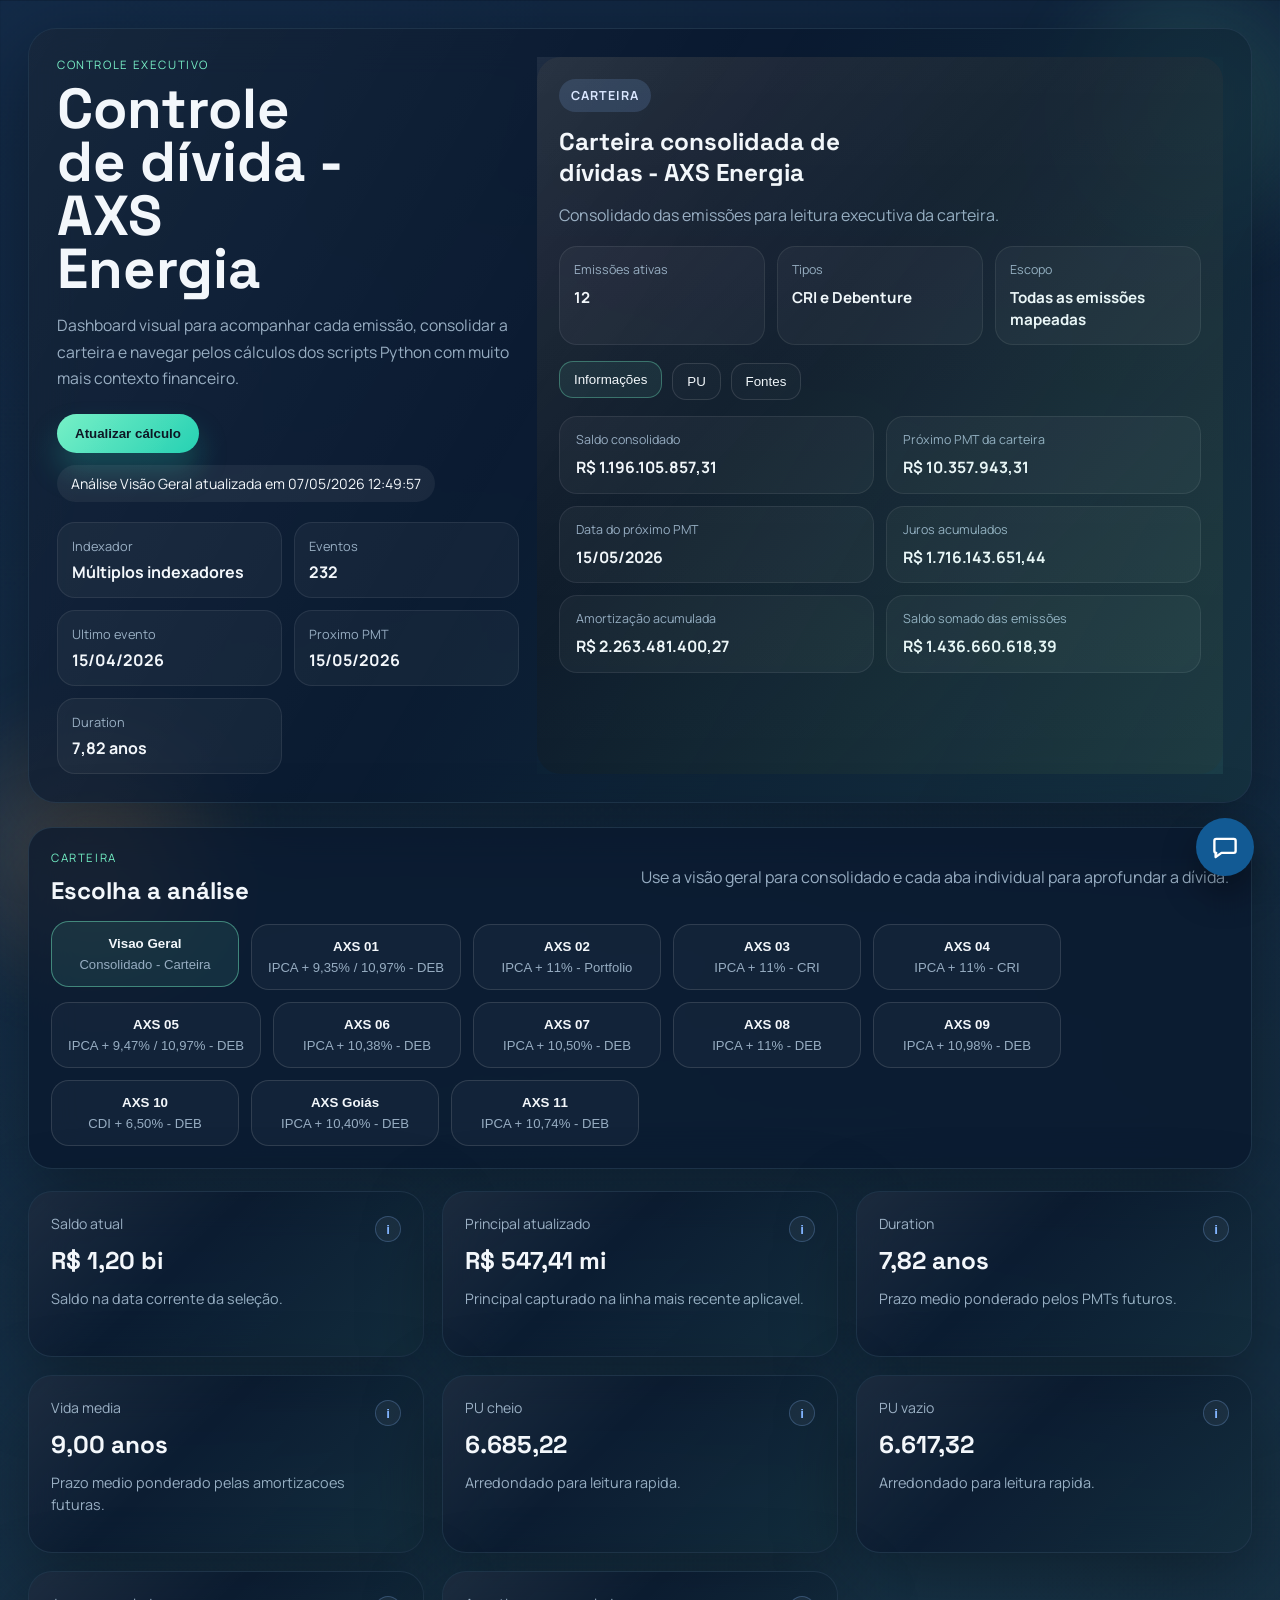
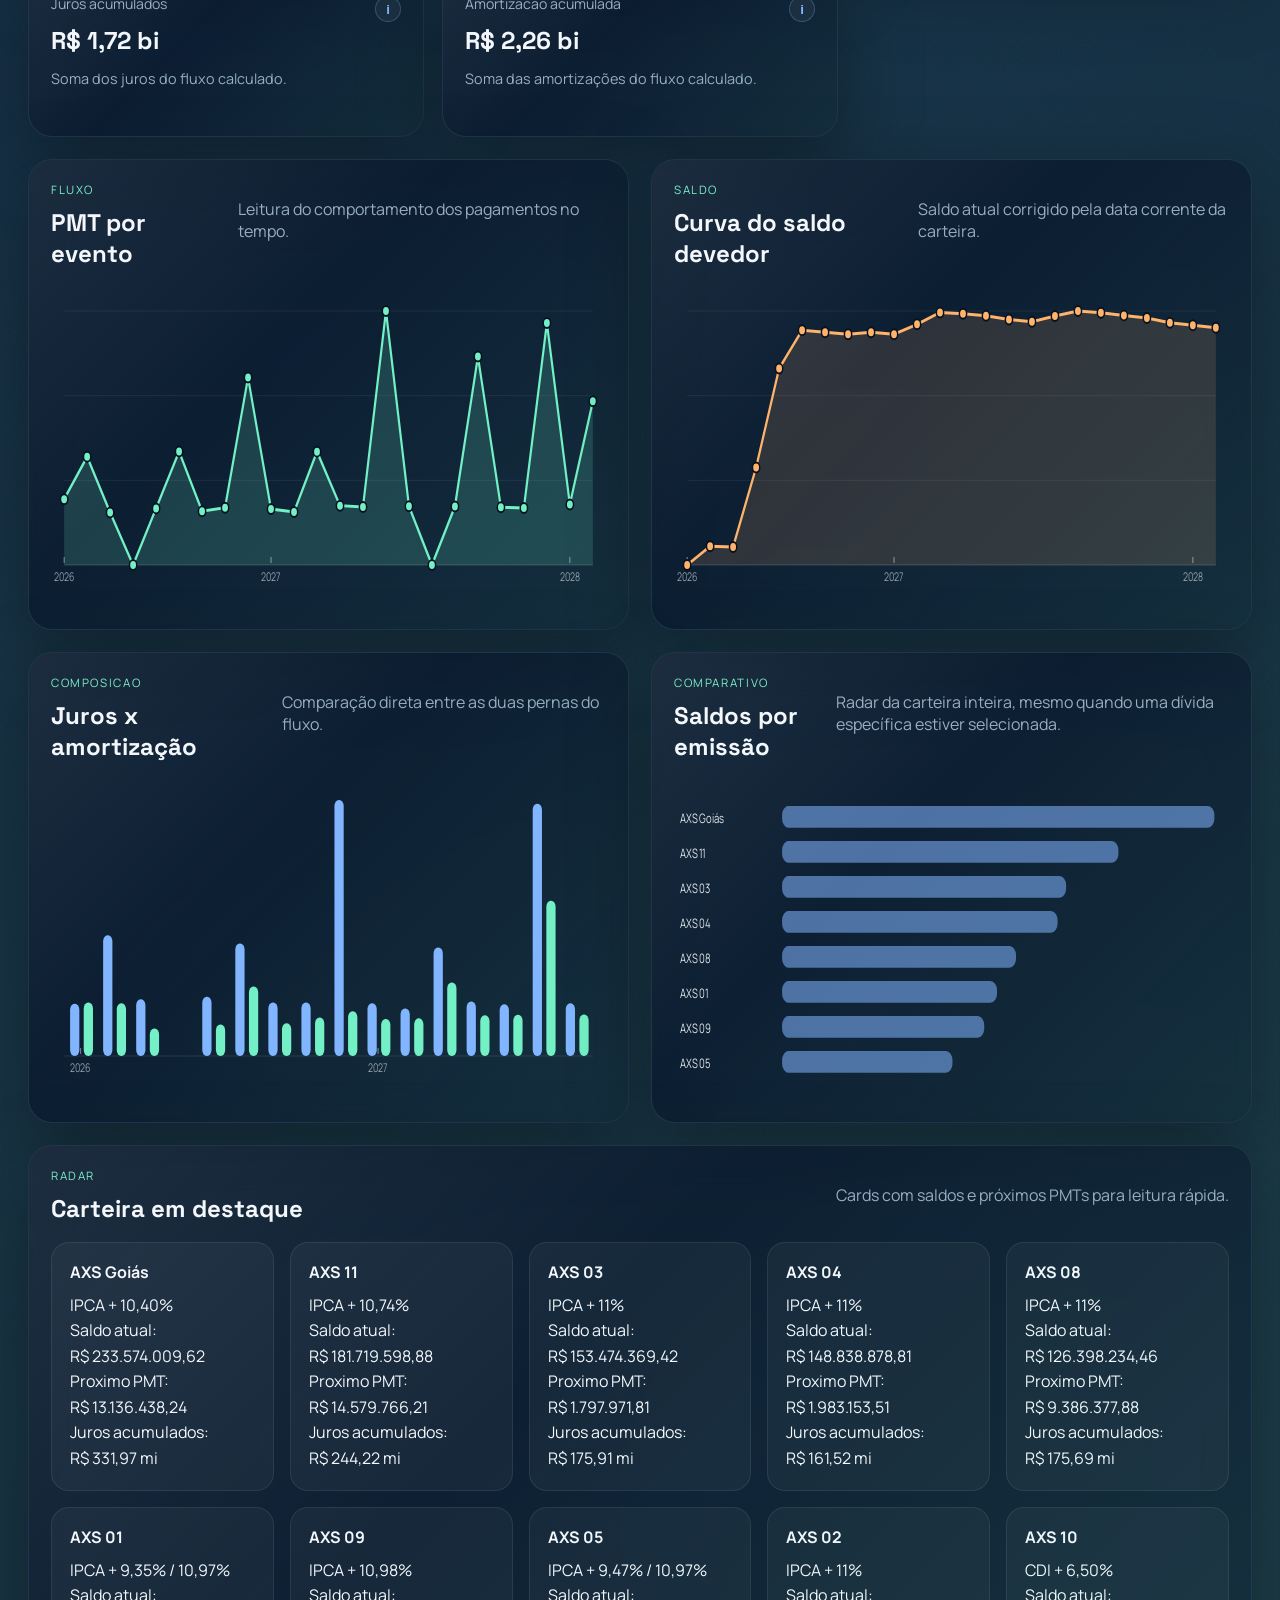
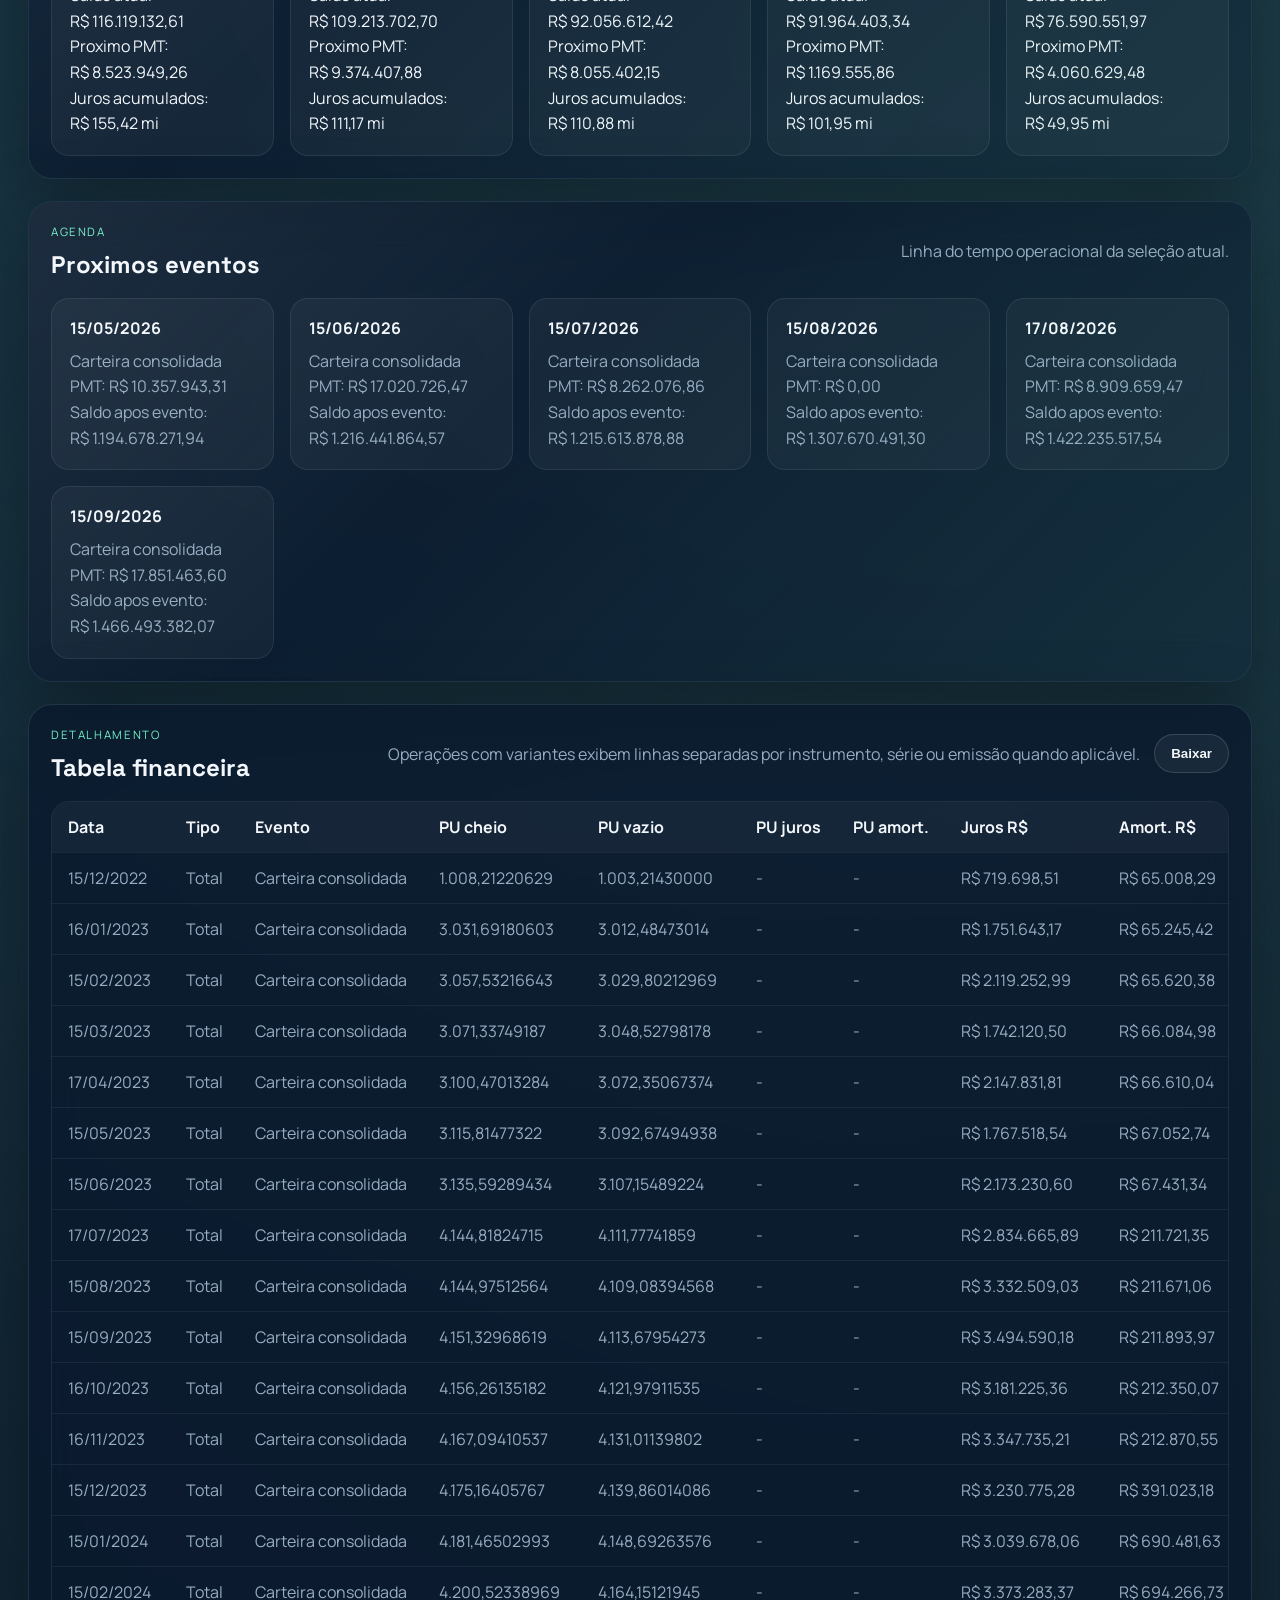
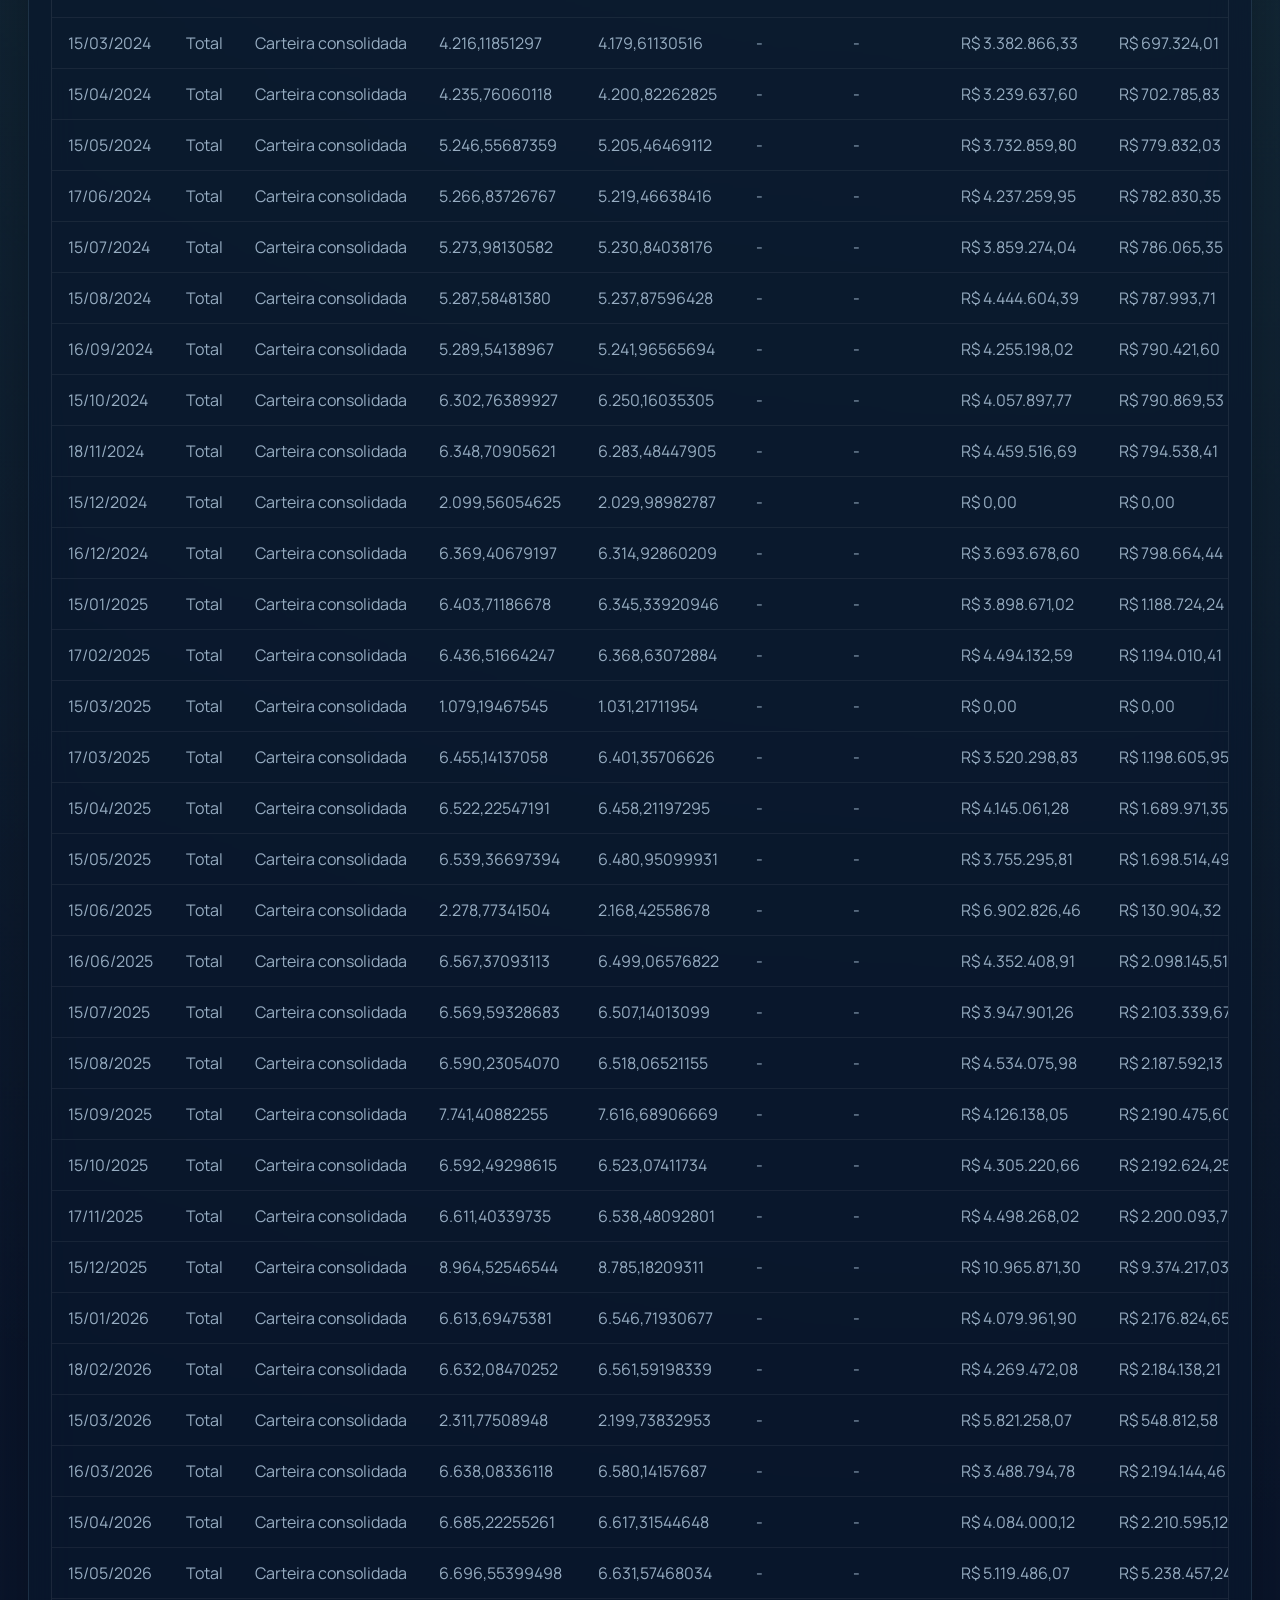
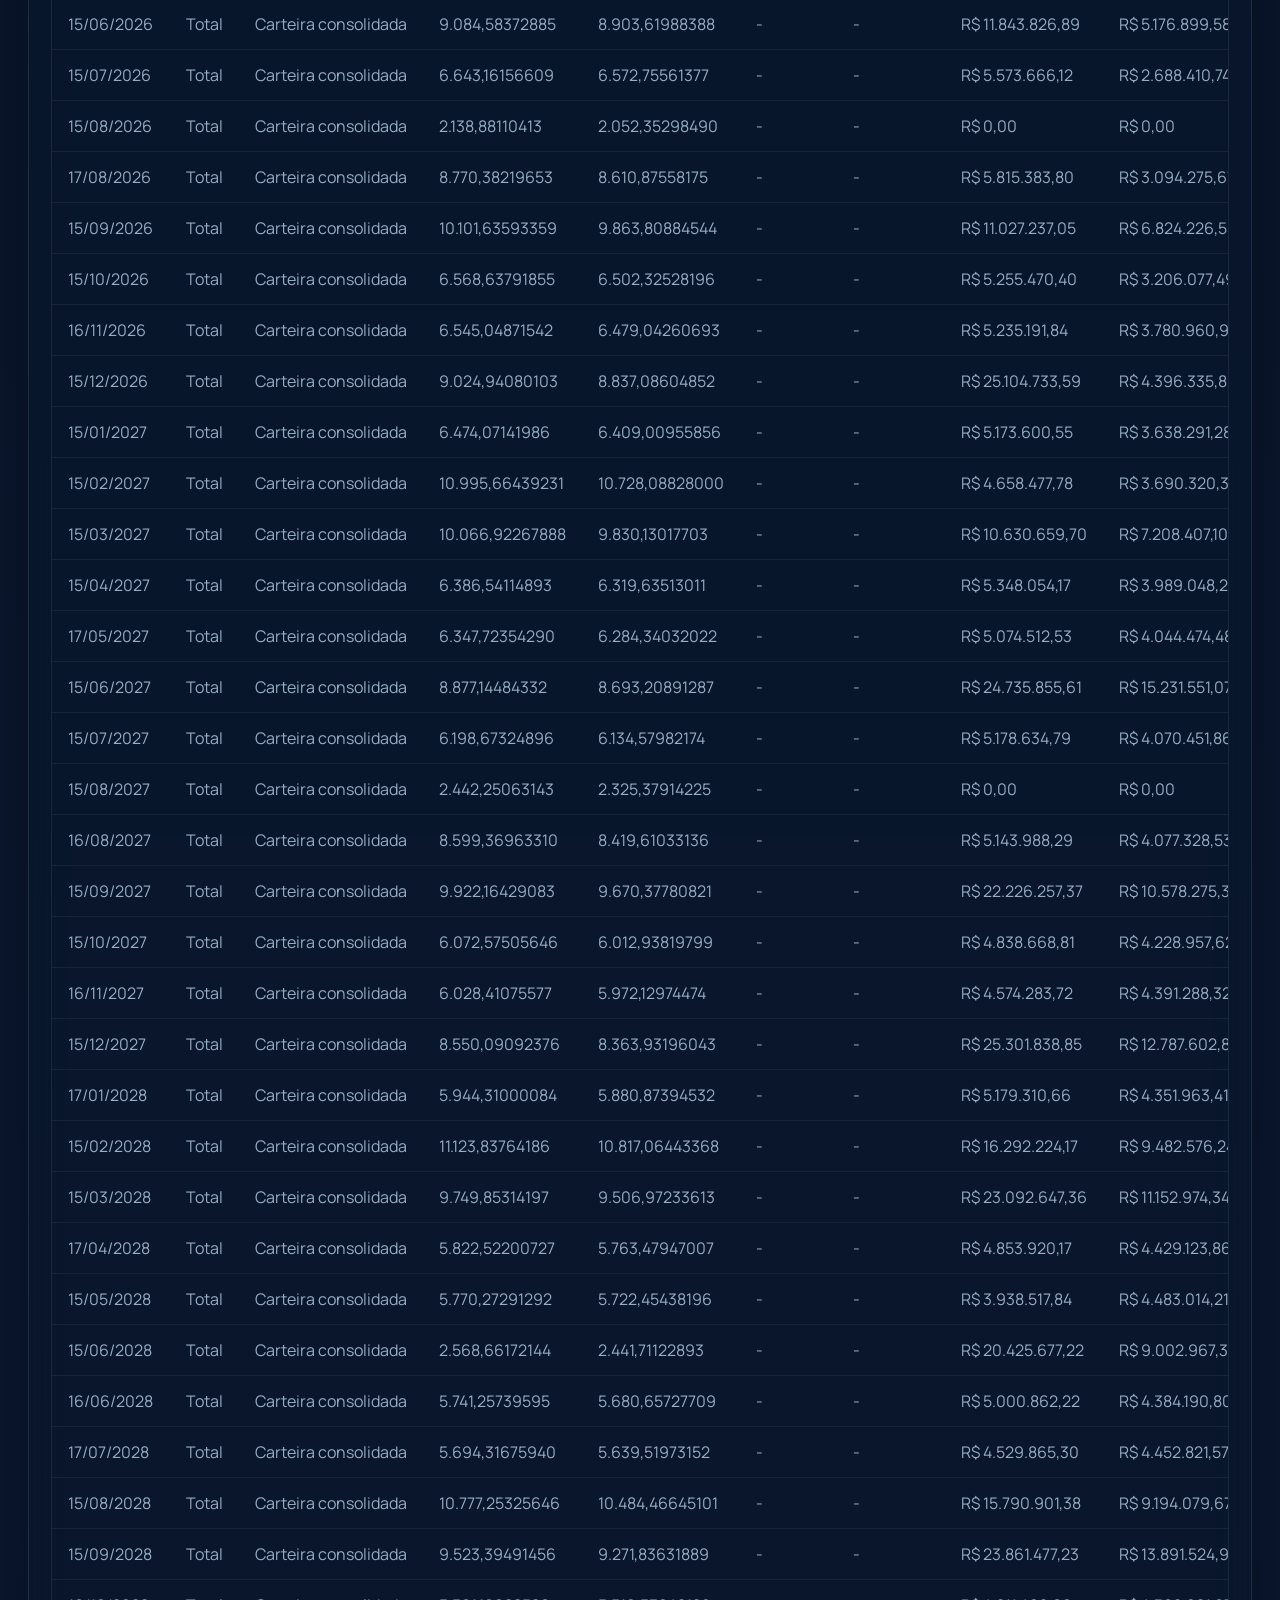
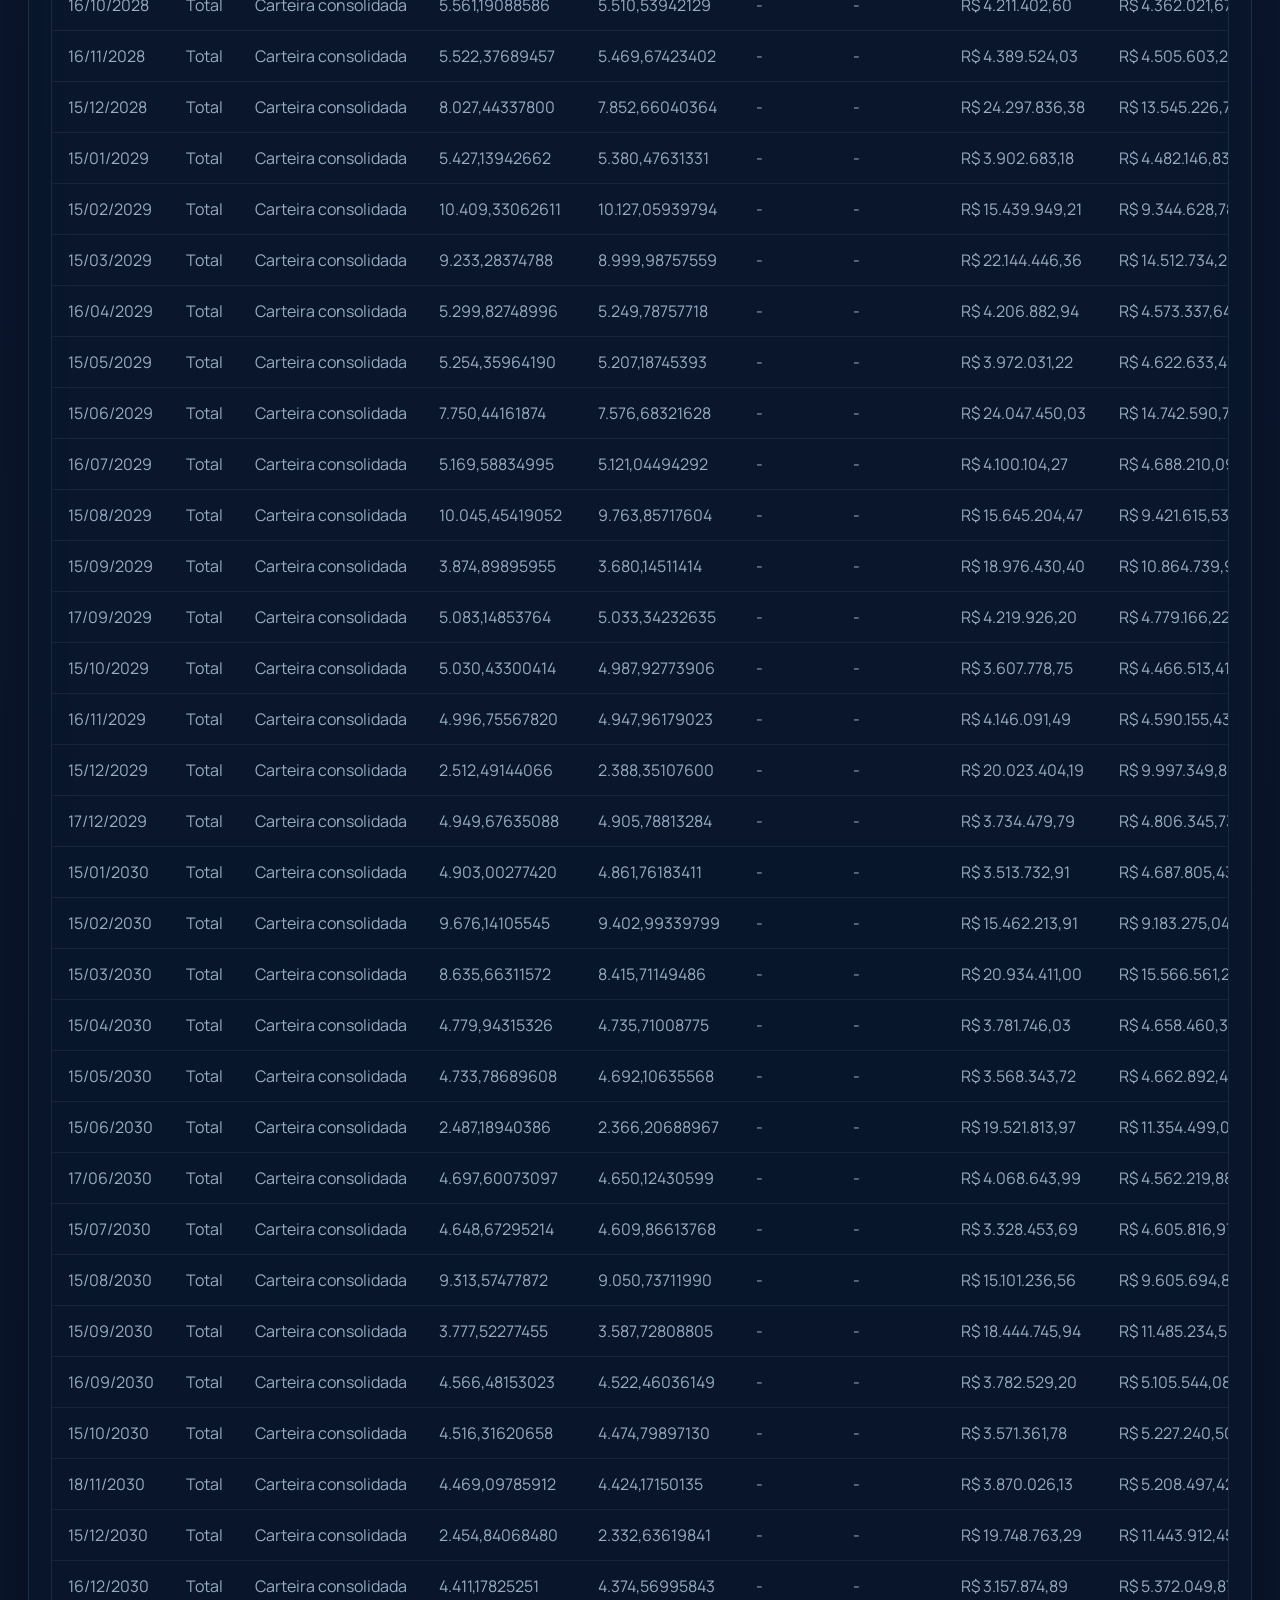
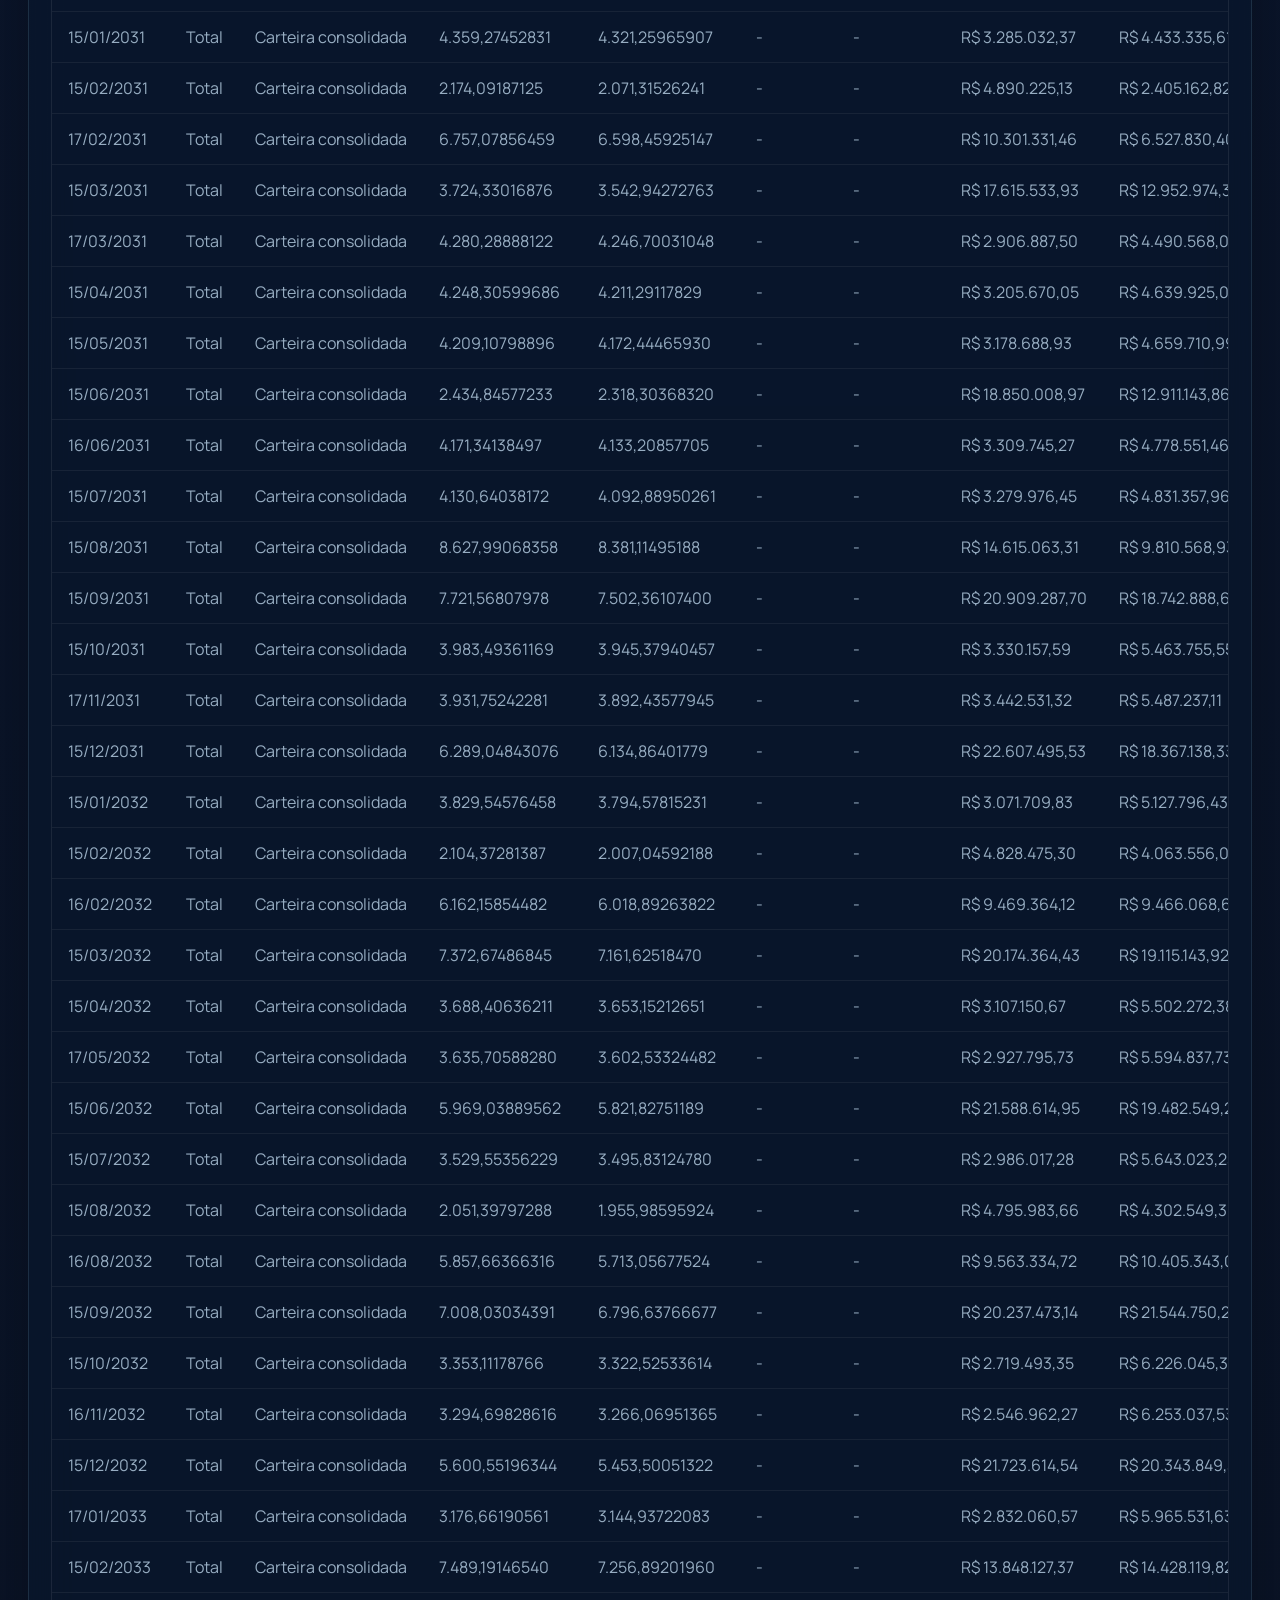
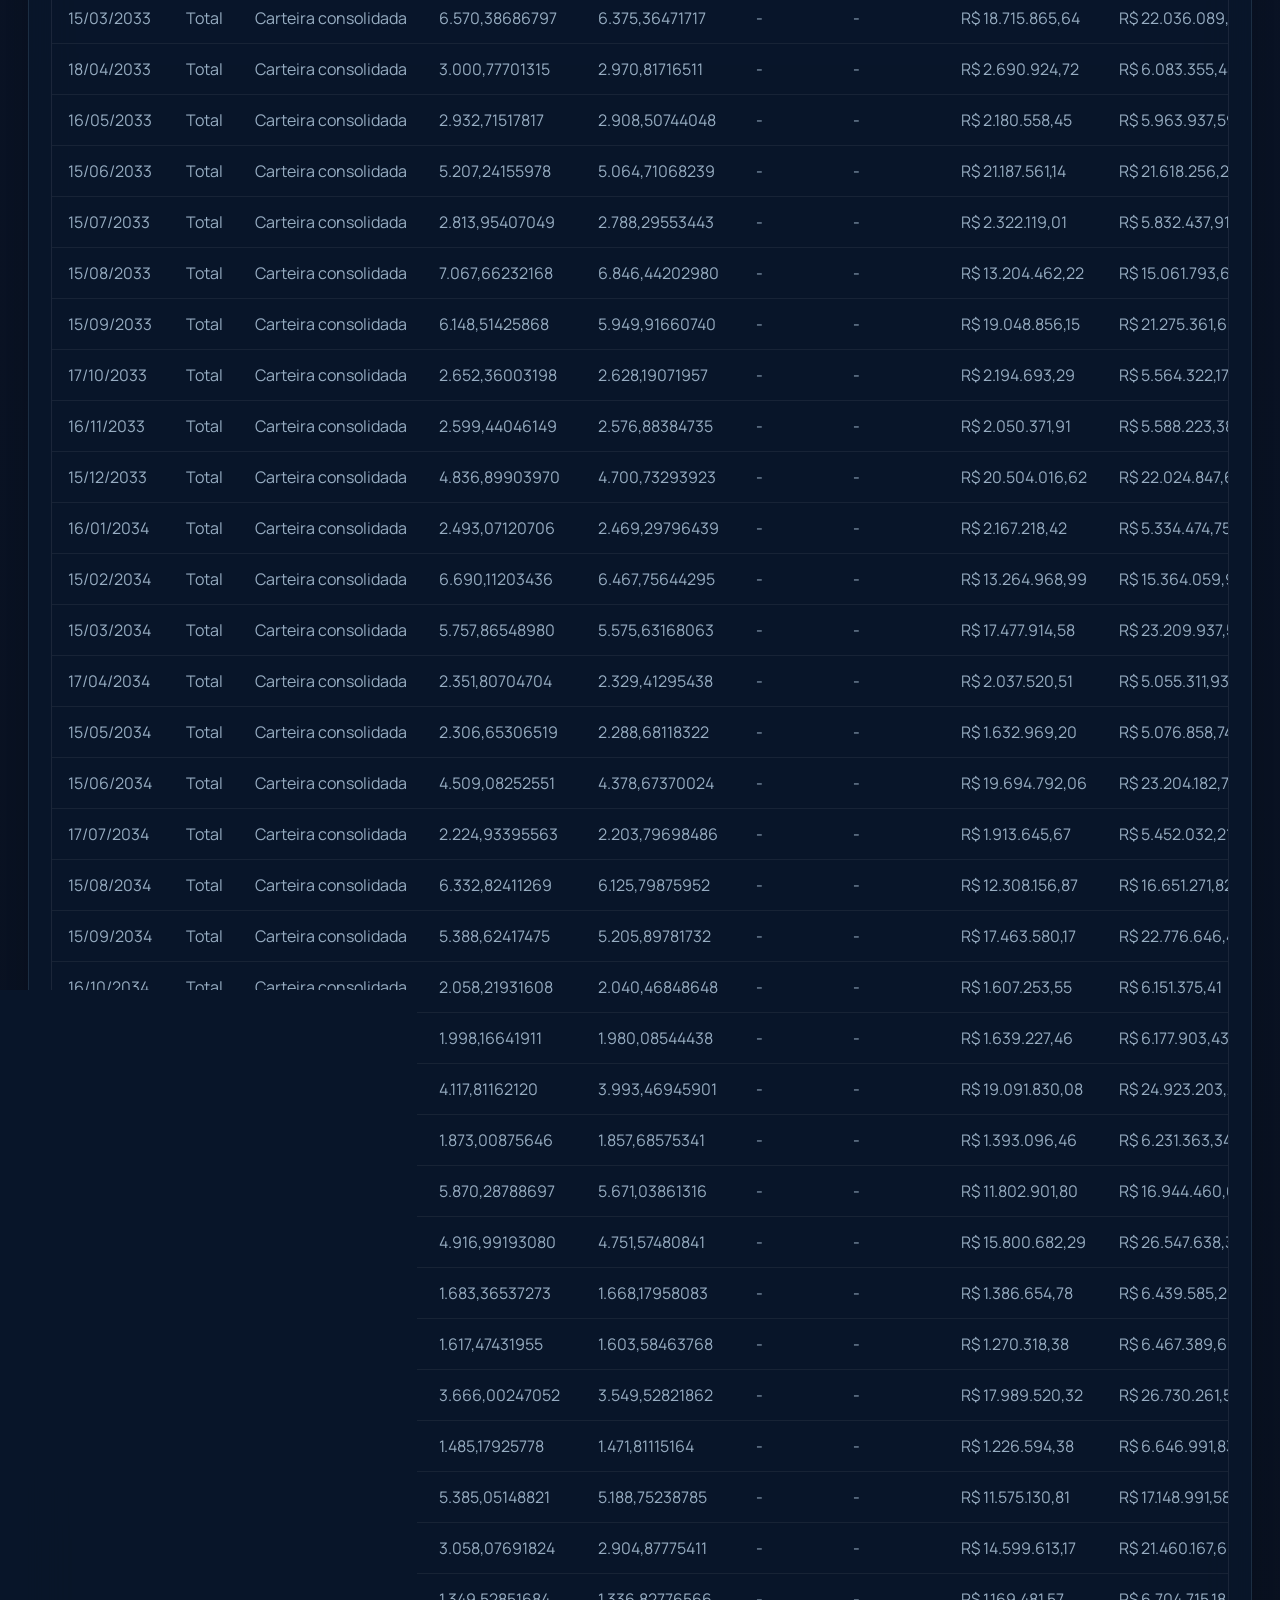
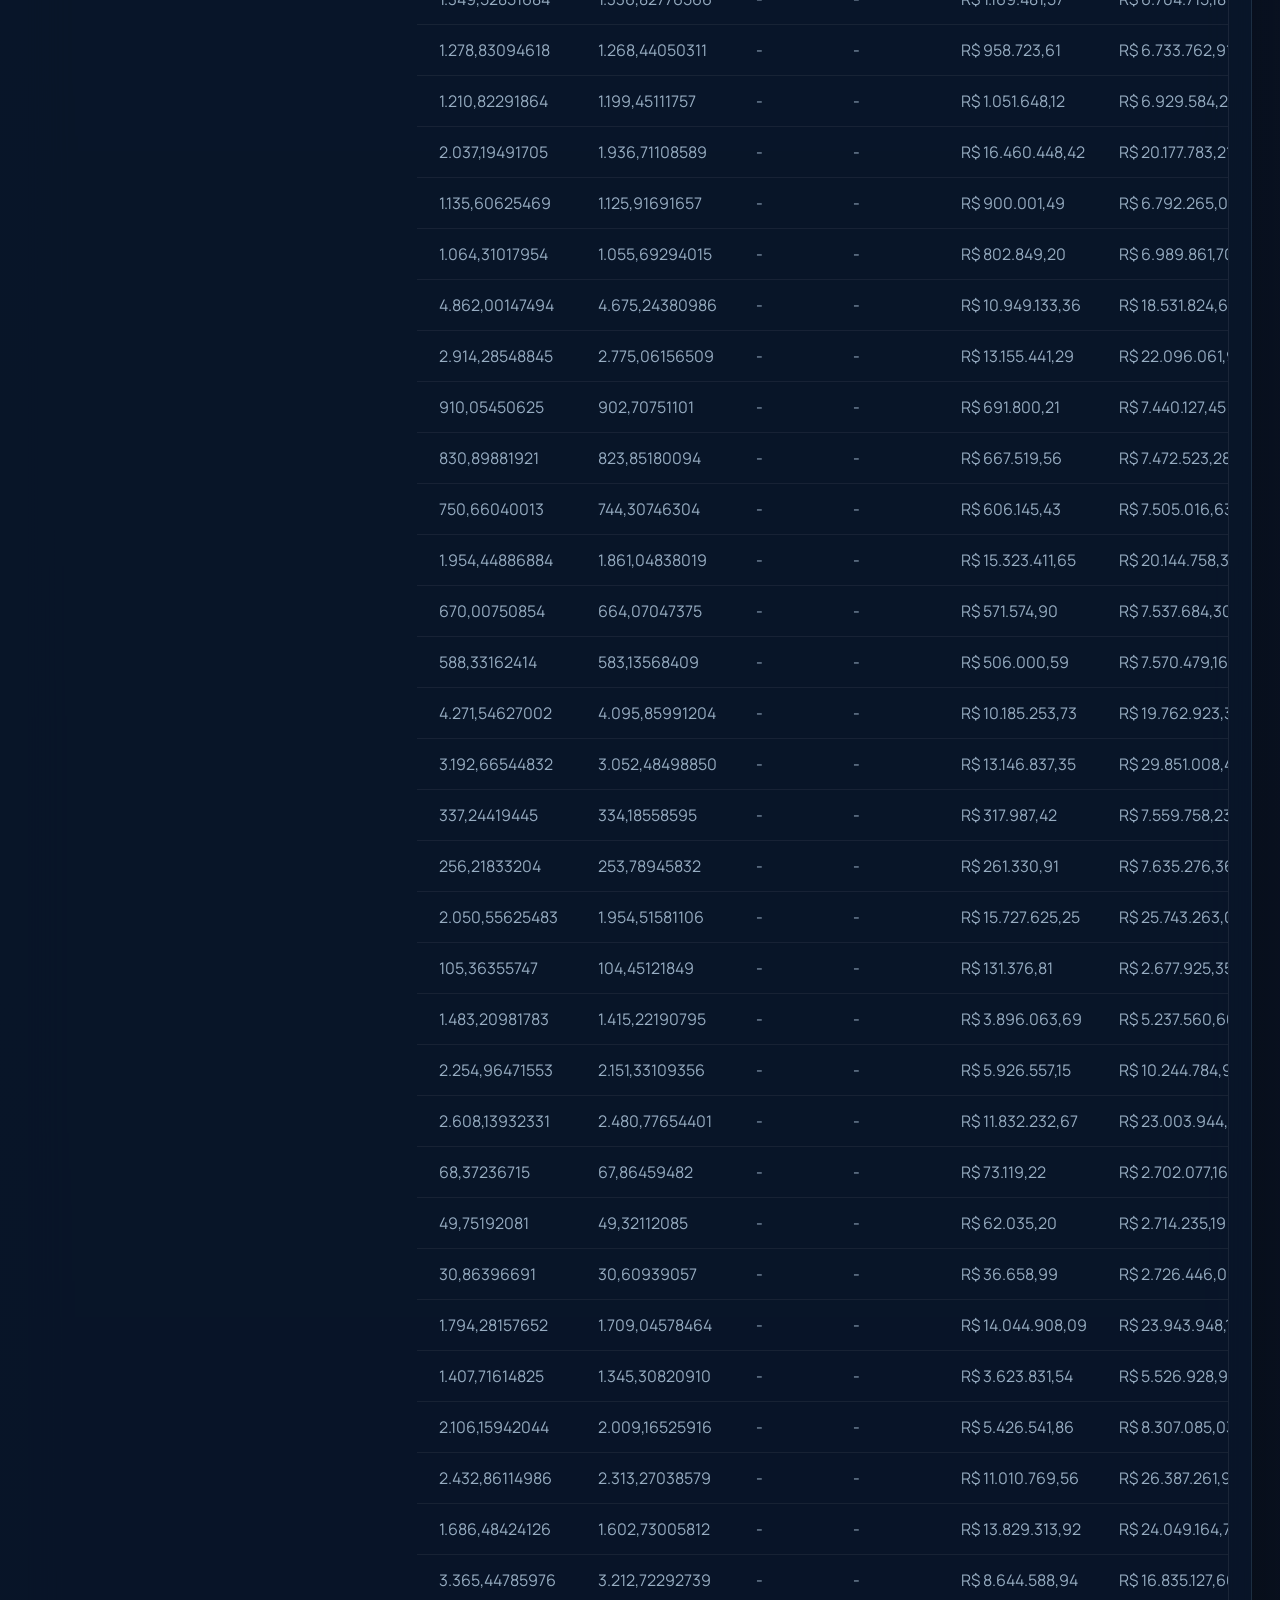
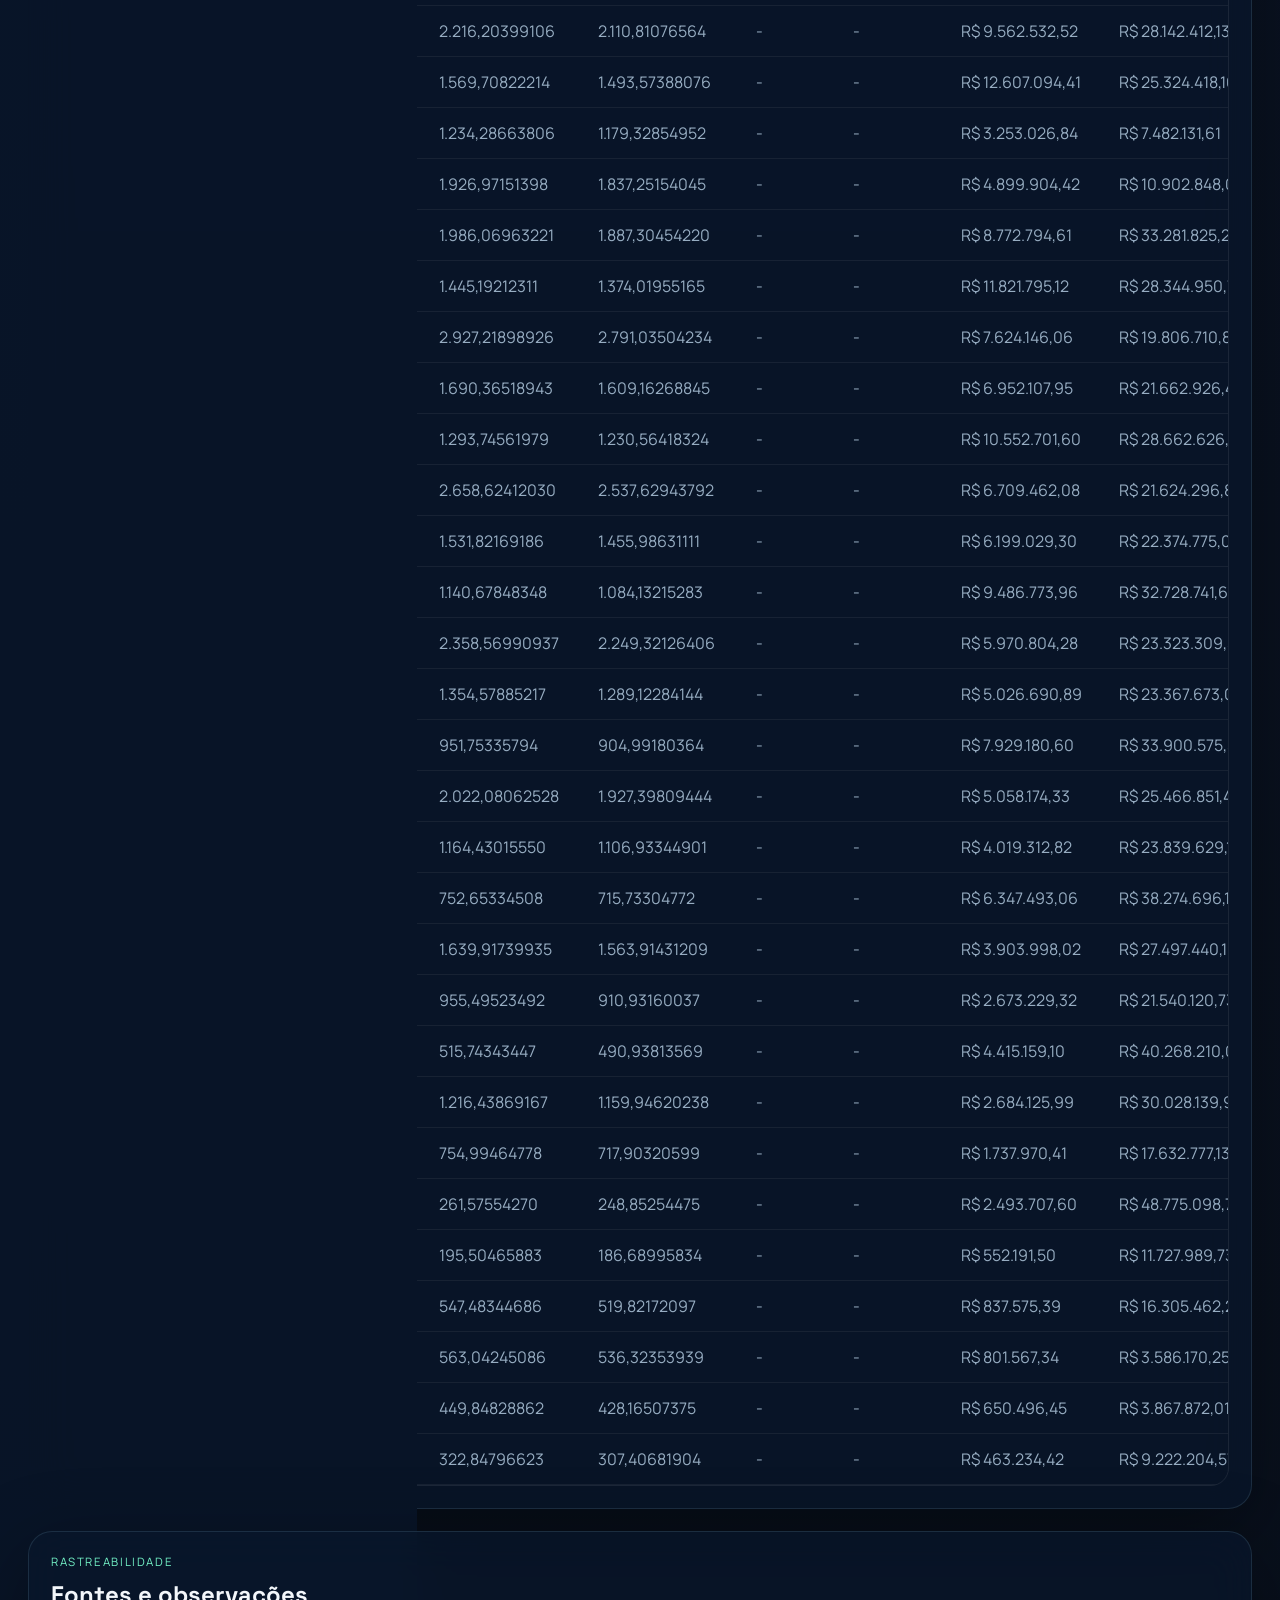
==== docs/index.html @ b7f0b15b "Corrige acentuacao dos textos do dashboard" ====
<!DOCTYPE html>
<html lang="pt-BR">
<head>
  <meta charset="UTF-8">
  <meta name="viewport" content="width=device-width, initial-scale=1.0">
  <title>Controle de d&iacute;vida - AXS Energia</title>
  <link rel="preconnect" href="https://fonts.googleapis.com">
  <link rel="preconnect" href="https://fonts.gstatic.com" crossorigin>
  <link href="https://fonts.googleapis.com/css2?family=Space+Grotesk:wght@400;500;700&family=Manrope:wght@400;500;600;700;800&display=swap" rel="stylesheet">
  <link rel="stylesheet" href="./dashboard.css">
</head>
<body>
  <div class="page-shell">
    <div class="ambient ambient-a"></div>
    <div class="ambient ambient-b"></div>

    <header class="hero">
      <div class="hero-copy">
        <p class="eyebrow">Controle executivo</p>
        <h1>Controle de d&iacute;vida - AXS Energia</h1>
        <p class="hero-text">
          Dashboard visual para acompanhar cada emissão, consolidar a carteira e navegar
          pelos cálculos dos scripts Python com muito mais contexto financeiro.
        </p>
        <div class="hero-actions">
          <button id="refreshButton" class="primary-button" type="button">Atualizar cálculo</button>
          <span id="statusPill" class="status-pill">Carregando operações...</span>
        </div>
        <div id="heroMiniMetrics" class="hero-mini-metrics"></div>
      </div>

      <section class="instrument-panel tilt-card">
        <div class="instrument-header">
          <span id="operationBadge" class="badge-pill">Carteira</span>
          <h2 id="activeOperationName">Selecionando operação...</h2>
          <p id="activeOperationDescription" class="highlight-text">Preparando o dashboard.</p>
        </div>

        <div id="identityGrid" class="identity-grid"></div>

        <div class="info-tabs">
          <button class="info-tab active" data-panel="overview" type="button">Informações</button>
          <button class="info-tab" data-panel="pu" type="button">PU</button>
          <button class="info-tab" data-panel="sources" type="button">Fontes</button>
        </div>

        <div id="infoPanelContent" class="info-panel-content"></div>
      </section>
    </header>

    <main class="content-grid">
      <section class="panel panel-wide">
        <div class="panel-header">
          <div>
            <p class="section-kicker">Carteira</p>
            <h2>Escolha a análise</h2>
          </div>
          <p class="section-note">Use a visão geral para consolidado e cada aba individual para aprofundar a dívida.</p>
        </div>
        <div id="operationTabs" class="operation-tabs"></div>
        <div id="variantSection" class="variant-section hidden">
          <div class="variant-header">
            <span id="variantHeaderTitle">Visão consolidada</span>
            <small id="variantHeaderNote">Sem seleção extra, o dashboard mostra o consolidado da emissão.</small>
          </div>
          <div id="variantTabs" class="variant-tabs"></div>
        </div>
      </section>

      <section id="metricsGrid" class="metrics-grid"></section>

      <section class="panel chart-panel tilt-card">
        <div class="panel-header">
          <div>
            <p class="section-kicker">Fluxo</p>
            <h2>PMT por evento</h2>
          </div>
          <p class="section-note">Leitura do comportamento dos pagamentos no tempo.</p>
        </div>
        <div class="chart-wrap">
          <svg id="paymentsChart" class="chart-svg" viewBox="0 0 760 320" preserveAspectRatio="none"></svg>
          <div id="paymentsTooltip" class="chart-tooltip hidden"></div>
        </div>
      </section>

      <section class="panel chart-panel tilt-card">
        <div class="panel-header">
          <div>
            <p class="section-kicker">Saldo</p>
            <h2>Curva do saldo devedor</h2>
          </div>
          <p class="section-note">Saldo atual corrigido pela data corrente da carteira.</p>
        </div>
        <div class="chart-wrap">
          <svg id="balanceChart" class="chart-svg" viewBox="0 0 760 320" preserveAspectRatio="none"></svg>
          <div id="balanceTooltip" class="chart-tooltip hidden"></div>
        </div>
      </section>

      <section class="panel chart-panel tilt-card">
        <div class="panel-header">
          <div>
            <p class="section-kicker">Composicao</p>
            <h2>Juros x amortização</h2>
          </div>
          <p class="section-note">Comparação direta entre as duas pernas do fluxo.</p>
        </div>
        <div class="chart-wrap">
          <svg id="compositionChart" class="chart-svg" viewBox="0 0 760 320" preserveAspectRatio="none"></svg>
          <div id="compositionTooltip" class="chart-tooltip hidden"></div>
        </div>
      </section>

      <section class="panel chart-panel tilt-card">
        <div class="panel-header">
          <div>
            <p class="section-kicker">Comparativo</p>
            <h2>Saldos por emissão</h2>
          </div>
          <p class="section-note">Radar da carteira inteira, mesmo quando uma dívida específica estiver selecionada.</p>
        </div>
        <div class="chart-wrap">
          <svg id="comparisonChart" class="chart-svg" viewBox="0 0 760 320" preserveAspectRatio="none"></svg>
          <div id="comparisonTooltip" class="chart-tooltip hidden"></div>
        </div>
      </section>

      <section class="panel panel-wide tilt-card">
        <div class="panel-header">
          <div>
            <p class="section-kicker">Radar</p>
            <h2>Carteira em destaque</h2>
          </div>
          <p class="section-note">Cards com saldos e próximos PMTs para leitura rápida.</p>
        </div>
        <div id="comparisonCards" class="comparison-cards"></div>
      </section>

      <section class="panel panel-wide tilt-card">
        <div class="panel-header">
          <div>
            <p class="section-kicker">Agenda</p>
            <h2>Proximos eventos</h2>
          </div>
          <p class="section-note">Linha do tempo operacional da seleção atual.</p>
        </div>
        <div id="timeline" class="timeline"></div>
      </section>

      <section class="panel panel-wide">
        <div class="panel-header">
          <div>
            <p class="section-kicker">Detalhamento</p>
            <h2>Tabela financeira</h2>
          </div>
          <div class="panel-actions">
            <p class="section-note">Operações com variantes exibem linhas separadas por instrumento, série ou emissão quando aplicável.</p>
            <div class="download-menu">
              <button id="downloadTableButton" class="secondary-button" type="button">Baixar</button>
              <div id="downloadTableOptions" class="download-options hidden">
                <button id="downloadCsvButton" type="button">CSV</button>
                <button id="downloadExcelButton" type="button">Excel</button>
              </div>
            </div>
          </div>
        </div>
        <div class="table-shell">
          <table class="data-table">
            <thead>
              <tr>
                <th>Data</th>
                <th>Tipo</th>
                <th>Evento</th>
                <th>PU cheio</th>
                <th>PU vazio</th>
                <th>PU juros</th>
                <th>PU amort.</th>
                <th>Juros R$</th>
                <th>Amort. R$</th>
                <th>PMT total</th>
                <th>Principal</th>
                <th>Saldo</th>
              </tr>
            </thead>
            <tbody id="eventsTableBody"></tbody>
          </table>
        </div>
      </section>

      <section class="panel panel-wide source-panel">
        <div class="panel-header">
          <div>
            <p class="section-kicker">Rastreabilidade</p>
            <h2>Fontes e observações</h2>
          </div>
        </div>
        <div id="sourceInfo" class="source-info"></div>
      </section>
    </main>
  </div>

  <script src="./dashboard.js"></script>
  <script src="./chat-widget.js"></script>
</body>
</html>
---- docs/dashboard.css ----
:root {
  --panel: rgba(9, 23, 43, 0.72);
  --panel-border: rgba(170, 225, 255, 0.12);
  --text: #f3f7fb;
  --muted: #97adc2;
  --accent: #73f0c5;
  --accent-strong: #21d0b2;
  --accent-blue: #82b5ff;
  --shadow: 0 24px 80px rgba(0, 0, 0, 0.35);
}

* {
  box-sizing: border-box;
}

html,
body {
  margin: 0;
  min-height: 100%;
  background:
    radial-gradient(circle at top left, rgba(72, 158, 255, 0.18), transparent 28%),
    radial-gradient(circle at 80% 20%, rgba(115, 240, 197, 0.18), transparent 24%),
    linear-gradient(180deg, #07111f 0%, #0b1730 48%, #09101c 100%);
  color: var(--text);
  font-family: "Manrope", sans-serif;
}

body {
  overflow-x: hidden;
}

.page-shell {
  position: relative;
  padding: 28px;
}

.ambient {
  position: fixed;
  width: 340px;
  height: 340px;
  filter: blur(30px);
  opacity: 0.28;
  pointer-events: none;
}

.ambient-a {
  top: -60px;
  right: -80px;
  background: radial-gradient(circle, rgba(115, 240, 197, 0.85), transparent 68%);
}

.ambient-b {
  bottom: -120px;
  left: -80px;
  background: radial-gradient(circle, rgba(255, 179, 107, 0.85), transparent 70%);
}

.hero,
.panel,
.metric-card {
  backdrop-filter: blur(22px);
  background: var(--panel);
  border: 1px solid var(--panel-border);
  box-shadow: var(--shadow);
}

.hero {
  display: grid;
  grid-template-columns: minmax(320px, 0.74fr) minmax(460px, 1.1fr);
  gap: 18px;
  padding: 28px;
  border-radius: 28px;
  position: relative;
  overflow: hidden;
}

.hero::after {
  content: "";
  position: absolute;
  inset: 0;
  background: linear-gradient(120deg, rgba(255, 255, 255, 0.05), transparent 45%, rgba(115, 240, 197, 0.1));
  pointer-events: none;
}

.eyebrow,
.section-kicker {
  text-transform: uppercase;
  letter-spacing: 0.14em;
  font-size: 0.72rem;
  color: var(--accent);
  margin: 0 0 10px;
}

.hero h1,
.hero h2,
.panel h2,
.metric-value {
  font-family: "Space Grotesk", sans-serif;
  margin: 0;
}

.hero h1 {
  max-width: 8ch;
  font-size: clamp(2.1rem, 4.4vw, 4rem);
  line-height: 0.95;
}

.hero-text,
.highlight-text,
.section-note,
.source-info,
.timeline-item p,
.metric-subtitle,
.identity-card span,
.data-pair label,
.variant-header small {
  color: var(--muted);
}

.hero-text {
  max-width: 52ch;
  font-size: 0.98rem;
  line-height: 1.7;
  margin: 16px 0 0;
}

.hero-actions {
  display: flex;
  align-items: center;
  gap: 12px;
  margin-top: 22px;
  flex-wrap: wrap;
}

.hero-mini-metrics {
  display: grid;
  grid-template-columns: repeat(2, minmax(0, 1fr));
  gap: 12px;
  margin-top: 20px;
}

.hero-mini-card,
.identity-card,
.comparison-card,
.timeline-item,
.data-pair,
.variant-tab {
  border-radius: 18px;
  background: rgba(255, 255, 255, 0.04);
  border: 1px solid rgba(255, 255, 255, 0.08);
}

.hero-mini-card {
  padding: 14px;
}

.hero-mini-card span {
  display: block;
  color: var(--muted);
  font-size: 0.8rem;
  margin-bottom: 6px;
}

.hero-mini-card strong {
  font-size: 1rem;
}

.primary-button {
  border: 0;
  border-radius: 999px;
  padding: 12px 18px;
  background: linear-gradient(135deg, var(--accent), var(--accent-strong));
  color: #07111f;
  font-weight: 800;
  cursor: pointer;
  transition: transform 180ms ease, box-shadow 180ms ease;
  box-shadow: 0 18px 30px rgba(33, 208, 178, 0.25);
}

.primary-button:hover {
  transform: translateY(-2px) scale(1.01);
}

.secondary-button {
  border: 1px solid rgba(255, 255, 255, 0.14);
  border-radius: 999px;
  padding: 11px 16px;
  background: rgba(255, 255, 255, 0.05);
  color: var(--text);
  font-weight: 700;
  cursor: pointer;
  transition: transform 180ms ease, border-color 180ms ease, background 180ms ease;
}

.secondary-button:hover {
  transform: translateY(-2px);
  border-color: rgba(115, 240, 197, 0.35);
  background: rgba(115, 240, 197, 0.08);
}

.status-pill {
  border-radius: 999px;
  padding: 9px 14px;
  background: rgba(255, 255, 255, 0.06);
  color: var(--text);
  font-size: 0.88rem;
}

.instrument-panel {
  border-radius: 24px;
  padding: 22px;
  align-self: stretch;
  justify-self: end;
  width: 100%;
  max-width: 760px;
  background:
    linear-gradient(180deg, rgba(255, 255, 255, 0.06), rgba(255, 255, 255, 0.02)),
    rgba(8, 17, 31, 0.65);
}

.instrument-header h2 {
  font-size: clamp(1.4rem, 1.9vw, 2rem);
  margin-top: 14px;
  max-width: 20ch;
}

.badge-pill {
  display: inline-flex;
  align-items: center;
  justify-content: center;
  min-width: 64px;
  border-radius: 999px;
  padding: 8px 12px;
  background: rgba(130, 181, 255, 0.16);
  color: #d8e6ff;
  font-size: 0.78rem;
  font-weight: 700;
  letter-spacing: 0.08em;
  text-transform: uppercase;
}

.identity-grid {
  display: grid;
  grid-template-columns: repeat(3, minmax(0, 1fr));
  gap: 12px;
  margin-top: 20px;
}

.identity-card {
  padding: 14px;
}

.identity-card span {
  display: block;
  font-size: 0.78rem;
  margin-bottom: 8px;
}

.identity-card strong {
  font-size: 0.95rem;
}

.info-tabs {
  display: flex;
  gap: 10px;
  margin-top: 18px;
  flex-wrap: wrap;
}

.info-tab {
  border: 1px solid rgba(255, 255, 255, 0.12);
  background: rgba(255, 255, 255, 0.02);
  color: var(--text);
  border-radius: 14px;
  padding: 10px 14px;
  cursor: pointer;
  transition: transform 180ms ease, background 180ms ease, border-color 180ms ease;
}

.info-tab.active,
.info-tab:hover,
.variant-tab.active,
.variant-tab:hover {
  transform: translateY(-2px);
  background: rgba(115, 240, 197, 0.08);
  border-color: rgba(115, 240, 197, 0.35);
}

.info-panel-content {
  margin-top: 16px;
}

.info-grid {
  display: grid;
  grid-template-columns: repeat(2, minmax(0, 1fr));
  gap: 12px;
}

.data-pair {
  padding: 14px 16px;
}

.data-pair label {
  display: block;
  font-size: 0.78rem;
  margin-bottom: 8px;
}

.data-pair strong {
  font-size: 0.98rem;
  line-height: 1.45;
}

.content-grid {
  display: grid;
  grid-template-columns: repeat(12, minmax(0, 1fr));
  gap: 22px;
  margin-top: 24px;
}

.panel,
.metric-card {
  border-radius: 24px;
  padding: 22px;
  position: relative;
  overflow: hidden;
}

.panel-wide {
  grid-column: span 12;
}

.chart-panel {
  grid-column: span 6;
}

.metrics-grid {
  grid-column: span 12;
  display: grid;
  grid-template-columns: repeat(4, minmax(0, 1fr));
  gap: 18px;
}

.metric-card {
  min-height: 166px;
}

.metric-head {
  display: flex;
  align-items: center;
  justify-content: space-between;
  gap: 12px;
}

.metric-help {
  position: relative;
  flex: 0 0 auto;
}

.metric-help-button {
  width: 26px;
  height: 26px;
  border: 1px solid rgba(130, 181, 255, 0.26);
  border-radius: 999px;
  background: rgba(255, 255, 255, 0.05);
  color: var(--accent-blue);
  font-weight: 800;
  cursor: pointer;
}

.metric-help-bubble {
  position: absolute;
  right: 0;
  top: calc(100% + 10px);
  width: min(320px, 58vw);
  padding: 12px 14px;
  border-radius: 14px;
  background: rgba(5, 14, 25, 0.97);
  color: var(--text);
  border: 1px solid rgba(115, 240, 197, 0.22);
  box-shadow: 0 16px 40px rgba(0, 0, 0, 0.28);
  font-size: 0.82rem;
  line-height: 1.55;
  opacity: 0;
  transform: translateY(8px);
  pointer-events: none;
  transition: opacity 180ms ease, transform 180ms ease;
  z-index: 8;
}

.metric-help:hover .metric-help-bubble,
.metric-help-button:focus + .metric-help-bubble {
  opacity: 1;
  transform: translateY(0);
}

.metric-title {
  font-size: 0.88rem;
  color: var(--muted);
  margin: 0 0 12px;
}

.metric-value {
  font-size: clamp(1.35rem, 1.9vw, 2.2rem);
}

.metric-subtitle {
  margin-top: 12px;
  font-size: 0.9rem;
  line-height: 1.5;
}

.panel-header {
  display: flex;
  justify-content: space-between;
  align-items: flex-start;
  gap: 16px;
  margin-bottom: 18px;
}

.panel-actions {
  display: flex;
  align-items: center;
  justify-content: flex-end;
  gap: 14px;
  flex-wrap: wrap;
}

.download-menu {
  position: relative;
}

.download-options {
  position: absolute;
  right: 0;
  top: calc(100% + 10px);
  min-width: 148px;
  padding: 8px;
  border-radius: 16px;
  background: rgba(7, 17, 31, 0.96);
  border: 1px solid rgba(255, 255, 255, 0.1);
  box-shadow: 0 20px 40px rgba(0, 0, 0, 0.28);
  display: grid;
  gap: 6px;
  z-index: 6;
}

.download-options.hidden {
  display: none;
}

.download-options button {
  border: 0;
  border-radius: 12px;
  padding: 10px 12px;
  background: rgba(255, 255, 255, 0.04);
  color: var(--text);
  text-align: left;
  cursor: pointer;
}

.download-options button:hover {
  background: rgba(115, 240, 197, 0.08);
}

.operation-tabs,
.variant-tabs {
  display: flex;
  flex-wrap: wrap;
  gap: 12px;
}

.operation-tab,
.variant-tab {
  border: 1px solid rgba(255, 255, 255, 0.12);
  background: rgba(255, 255, 255, 0.03);
  color: var(--text);
  border-radius: 18px;
  padding: 14px 16px;
  min-width: 188px;
  cursor: pointer;
  transition: transform 180ms ease, border-color 180ms ease, background 180ms ease;
}

.variant-section {
  margin-top: 18px;
  padding-top: 18px;
  border-top: 1px solid rgba(255, 255, 255, 0.08);
}

.variant-section.hidden {
  display: none;
}

.variant-header {
  display: flex;
  justify-content: space-between;
  align-items: baseline;
  gap: 12px;
  margin-bottom: 12px;
}

.variant-header span {
  font-size: 0.92rem;
  font-weight: 700;
}

.variant-header small {
  font-size: 0.84rem;
}

.variant-tab {
  min-width: 140px;
  padding: 12px 14px;
}

.operation-tab:hover,
.operation-tab.active {
  transform: translateY(-3px);
  background: rgba(115, 240, 197, 0.09);
  border-color: rgba(115, 240, 197, 0.45);
}

.operation-tab strong,
.operation-tab span {
  display: block;
}

.operation-tab span {
  color: var(--muted);
  font-size: 0.82rem;
  margin-top: 6px;
}

.chart-wrap {
  position: relative;
  height: 320px;
}

.chart-svg {
  width: 100%;
  height: 100%;
  overflow: visible;
}

.chart-tooltip {
  position: absolute;
  min-width: 180px;
  padding: 12px 14px;
  border-radius: 14px;
  background: rgba(5, 14, 25, 0.95);
  border: 1px solid rgba(115, 240, 197, 0.26);
  box-shadow: 0 16px 40px rgba(0, 0, 0, 0.28);
  pointer-events: none;
  transform: translate(-50%, calc(-100% - 14px));
  z-index: 4;
}

.chart-tooltip.hidden {
  display: none;
}

.comparison-cards {
  display: grid;
  grid-template-columns: repeat(auto-fit, minmax(220px, 1fr));
  gap: 16px;
}

.comparison-card,
.timeline-item {
  padding: 18px;
}

.comparison-card h3,
.timeline-item h3 {
  margin: 0 0 10px;
  font-size: 1rem;
}

.comparison-card p,
.timeline-item p {
  margin: 0;
  line-height: 1.6;
}

.timeline {
  display: grid;
  grid-template-columns: repeat(auto-fit, minmax(220px, 1fr));
  gap: 16px;
}

.table-shell {
  overflow: auto;
  border-radius: 18px;
  border: 1px solid rgba(255, 255, 255, 0.08);
}

.data-table {
  width: 100%;
  border-collapse: collapse;
  min-width: 1360px;
}

.data-table thead {
  background: rgba(255, 255, 255, 0.04);
}

.data-table th,
.data-table td {
  padding: 14px 16px;
  text-align: left;
  border-bottom: 1px solid rgba(255, 255, 255, 0.06);
  white-space: nowrap;
}

.data-table td {
  color: var(--muted);
}

.source-info {
  display: grid;
  gap: 8px;
  line-height: 1.7;
}

.tilt-card {
  transform-style: preserve-3d;
  transition: transform 220ms ease, box-shadow 220ms ease;
}

.tilt-card::before,
.metric-card::before {
  content: "";
  position: absolute;
  inset: 0;
  background: linear-gradient(135deg, rgba(255, 255, 255, 0.07), transparent 40%, rgba(115, 240, 197, 0.08));
  pointer-events: none;
}

.assistant-launcher {
  position: fixed;
  right: 24px;
  bottom: 24px;
  width: 62px;
  height: 62px;
  border: 0;
  border-radius: 999px;
  background: linear-gradient(135deg, var(--accent), var(--accent-blue));
  color: #07111f;
  font-family: "Space Grotesk", sans-serif;
  font-size: 1.1rem;
  font-weight: 800;
  cursor: pointer;
  box-shadow: 0 18px 34px rgba(33, 208, 178, 0.24);
  z-index: 40;
}

.assistant-launcher svg {
  width: 28px;
  height: 28px;
  fill: none;
  stroke: #ffffff;
  stroke-width: 1.9;
  stroke-linecap: round;
  stroke-linejoin: round;
}

.assistant-panel {
  position: fixed;
  right: 24px;
  bottom: 100px;
  width: min(420px, calc(100vw - 32px));
  height: min(620px, calc(100vh - 140px));
  display: grid;
  grid-template-rows: auto 1fr auto;
  border-radius: 24px;
  overflow: hidden;
  background: rgba(5, 14, 25, 0.98);
  border: 1px solid rgba(170, 225, 255, 0.16);
  box-shadow: var(--shadow);
  z-index: 41;
}

.assistant-panel.hidden {
  display: none;
}

.assistant-header {
  display: flex;
  align-items: center;
  justify-content: space-between;
  gap: 12px;
  padding: 16px 18px;
  background: linear-gradient(135deg, rgba(130, 181, 255, 0.12), rgba(115, 240, 197, 0.1));
  border-bottom: 1px solid rgba(255, 255, 255, 0.08);
}

.assistant-header strong,
.assistant-header small {
  display: block;
}

.assistant-header small {
  margin-top: 4px;
  color: var(--muted);
}

.assistant-close,
.assistant-send {
  border: 0;
  border-radius: 14px;
  background: rgba(255, 255, 255, 0.08);
  color: var(--text);
  cursor: pointer;
}

.assistant-close {
  width: 34px;
  height: 34px;
}

.assistant-messages {
  overflow-y: auto;
  padding: 16px;
  display: flex;
  flex-direction: column;
  gap: 12px;
}

.assistant-message {
  max-width: 92%;
  padding: 12px 14px;
  border-radius: 16px;
  line-height: 1.6;
  font-size: 0.92rem;
}

.assistant-message.user {
  align-self: flex-end;
  background: rgba(115, 240, 197, 0.12);
  border: 1px solid rgba(115, 240, 197, 0.18);
}

.assistant-message.assistant {
  align-self: flex-start;
  background: rgba(255, 255, 255, 0.05);
  border: 1px solid rgba(255, 255, 255, 0.08);
}

.assistant-source {
  margin-top: 12px;
  padding: 10px 12px;
  border-radius: 14px;
  background: rgba(255, 255, 255, 0.04);
}

.assistant-source strong,
.assistant-source span {
  display: block;
}

.assistant-source span {
  margin-top: 3px;
  color: var(--muted);
  font-size: 0.8rem;
}

.assistant-source p {
  margin: 10px 0 0;
  color: var(--muted);
}

.assistant-form {
  display: grid;
  grid-template-columns: 1fr auto;
  gap: 10px;
  padding: 16px;
  border-top: 1px solid rgba(255, 255, 255, 0.08);
}

.assistant-input {
  width: 100%;
  resize: none;
  border: 1px solid rgba(255, 255, 255, 0.12);
  border-radius: 16px;
  background: rgba(255, 255, 255, 0.03);
  color: var(--text);
  padding: 12px 14px;
  font: inherit;
}

.assistant-send {
  min-width: 92px;
  padding: 0 18px;
  background: linear-gradient(135deg, var(--accent), var(--accent-strong));
  color: #07111f;
  font-weight: 800;
}

@media (max-width: 1280px) {
  .metrics-grid {
    grid-template-columns: repeat(3, minmax(0, 1fr));
  }
}

@media (max-width: 1100px) {
  .hero,
  .chart-panel,
  .metrics-grid {
    grid-column: span 12;
  }

  .hero {
    grid-template-columns: 1fr;
  }

  .hero-mini-metrics,
  .identity-grid,
  .info-grid,
  .metrics-grid {
    grid-template-columns: repeat(2, minmax(0, 1fr));
  }

  .instrument-panel {
    max-width: none;
  }
}

@media (max-width: 720px) {
  .page-shell {
    padding: 16px;
  }

  .hero,
  .panel,
  .metric-card,
  .instrument-panel {
    border-radius: 20px;
    padding: 18px;
  }

  .hero-mini-metrics,
  .identity-grid,
  .info-grid,
  .metrics-grid {
    grid-template-columns: 1fr;
  }

  .chart-panel {
    grid-column: span 12;
  }

  .panel-header,
  .variant-header {
    flex-direction: column;
  }

  .panel-actions {
    width: 100%;
    align-items: stretch;
  }

  .download-menu {
    align-self: flex-start;
  }

  .assistant-panel {
    right: 12px;
    bottom: 86px;
    width: calc(100vw - 24px);
  }

  .assistant-launcher {
    right: 12px;
    bottom: 12px;
  }
}
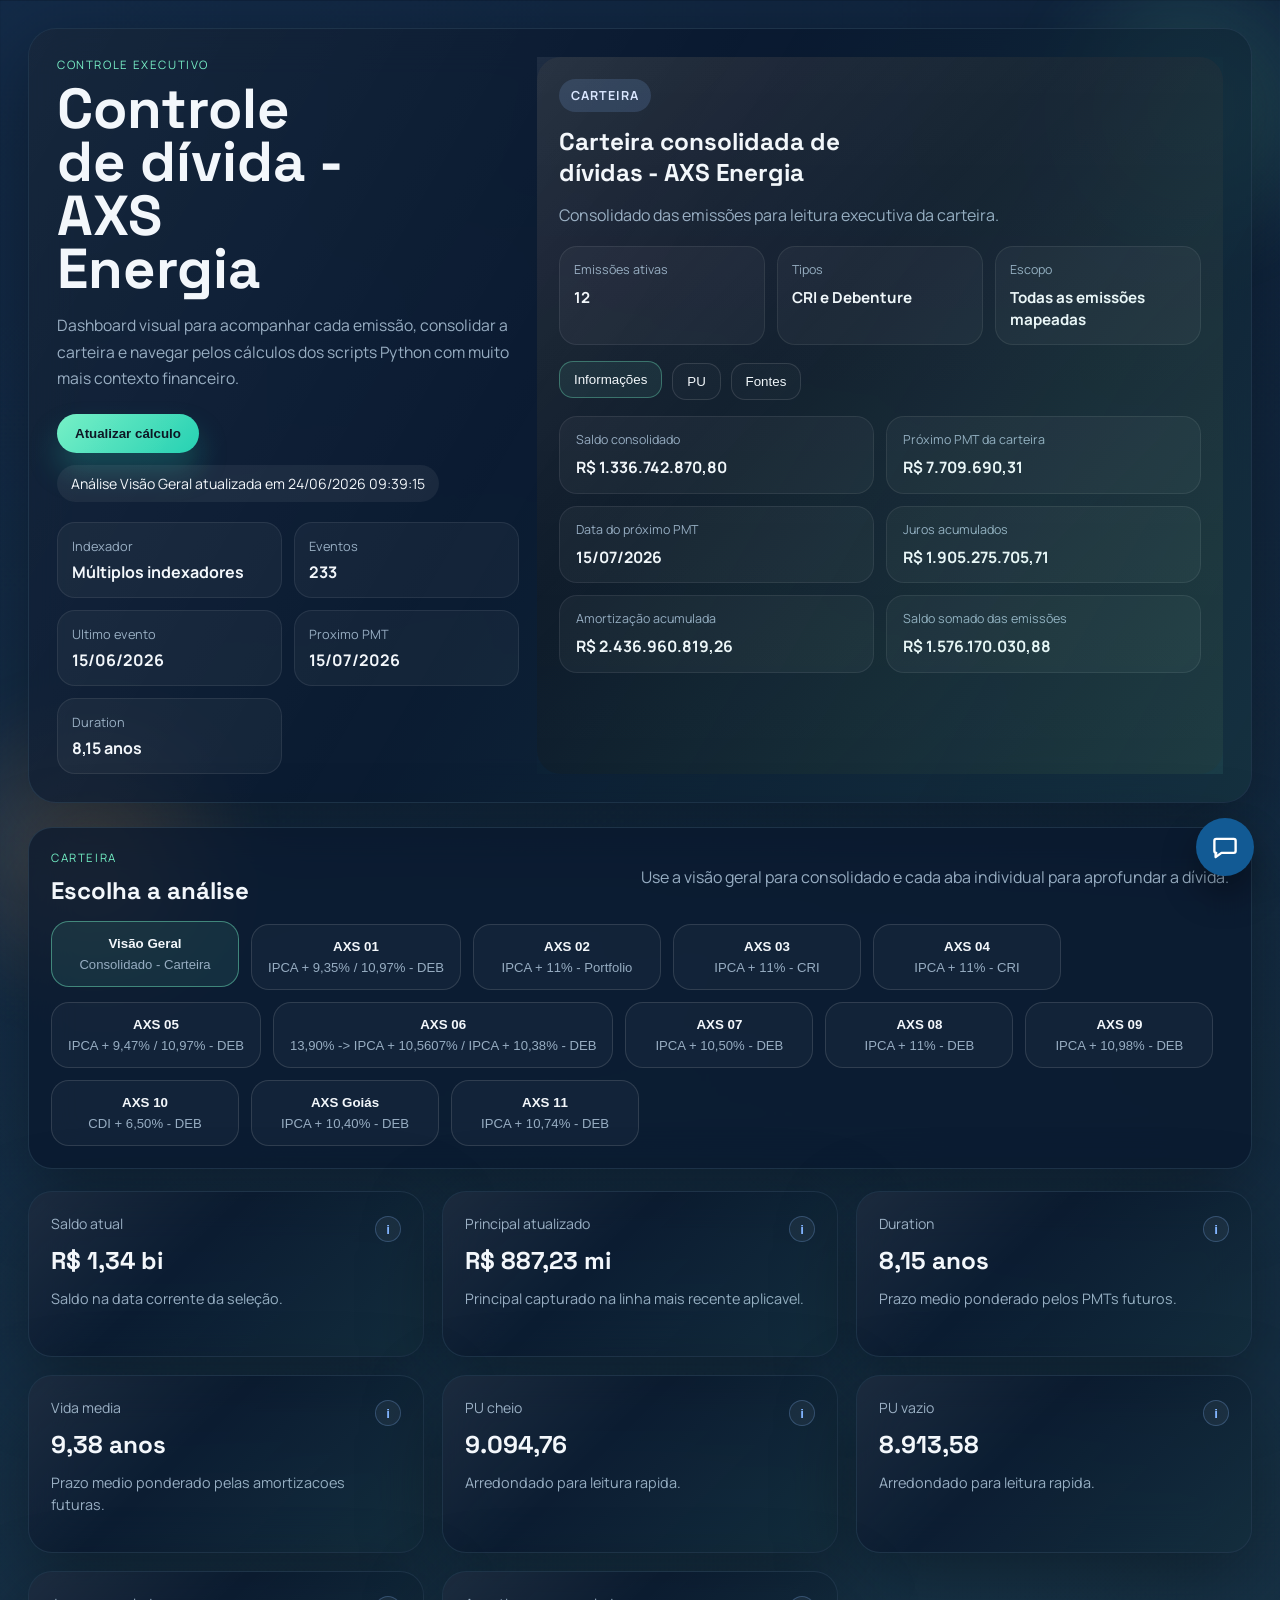
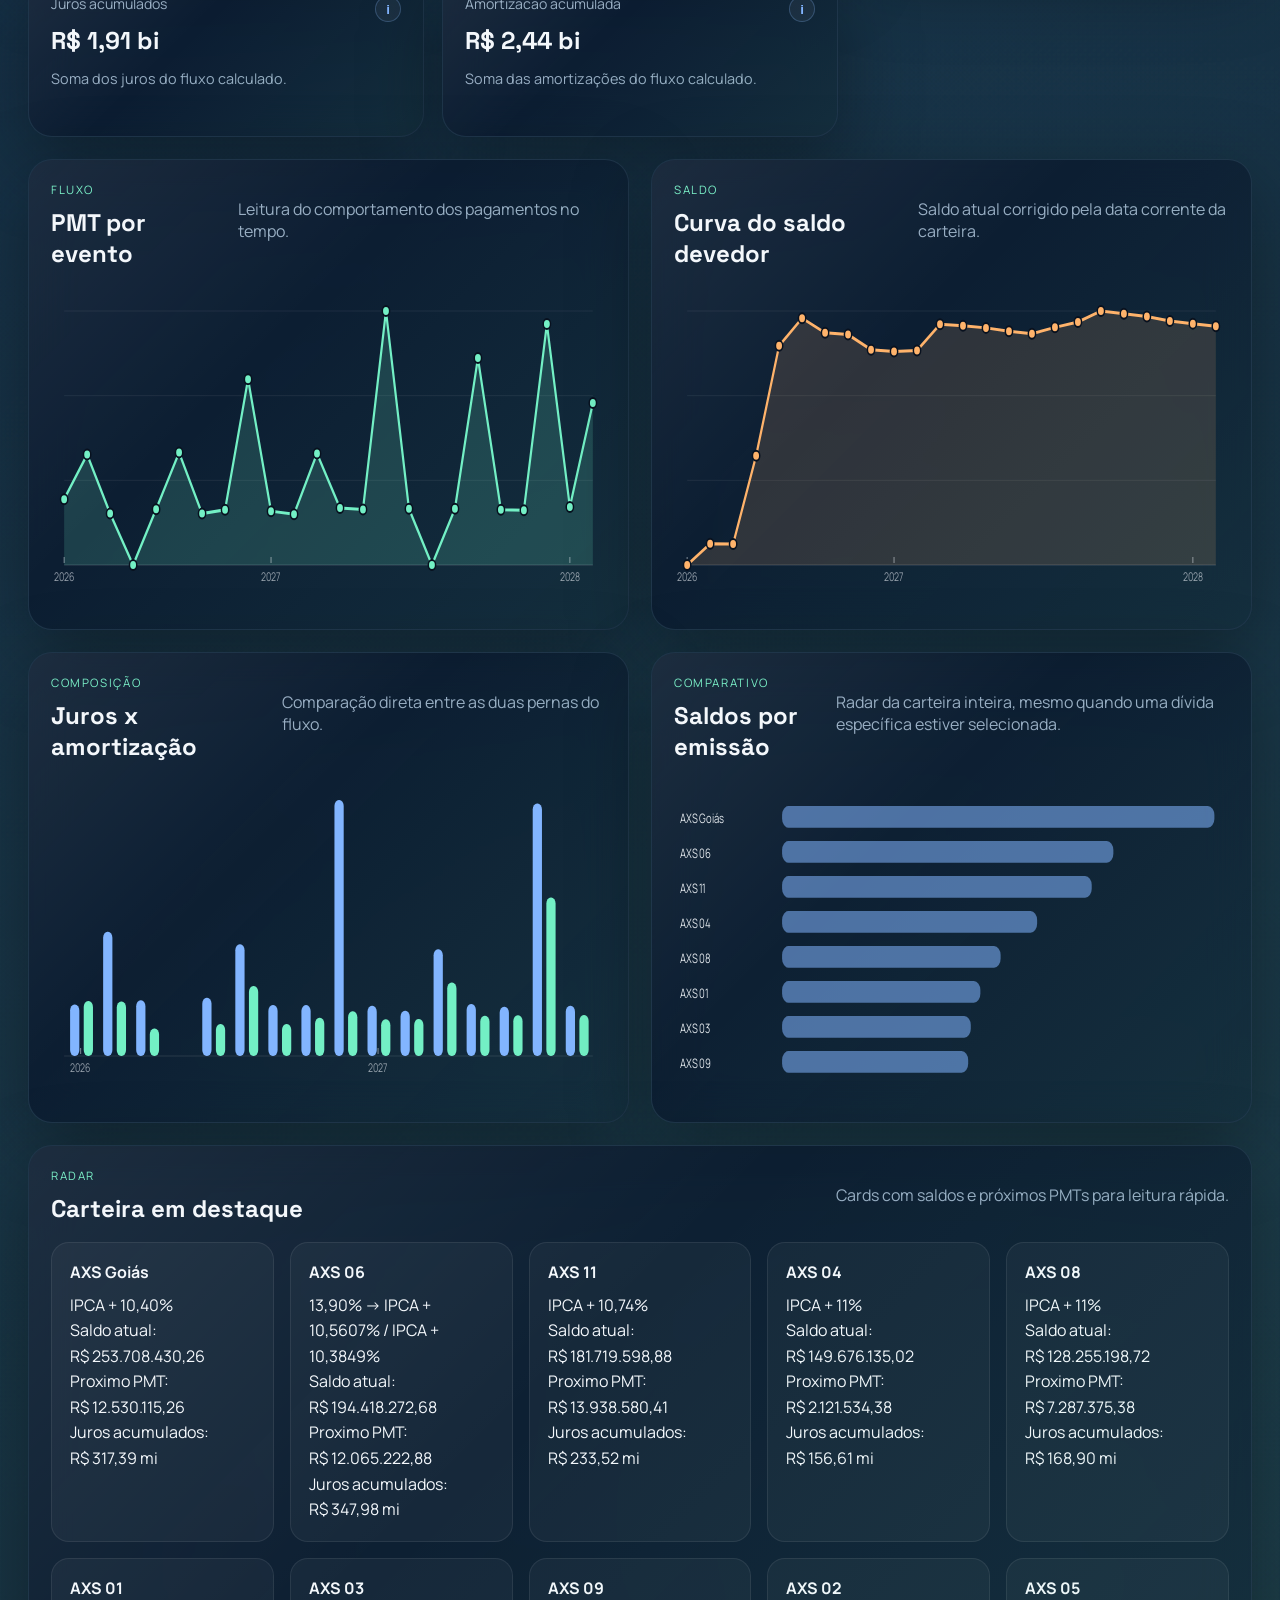
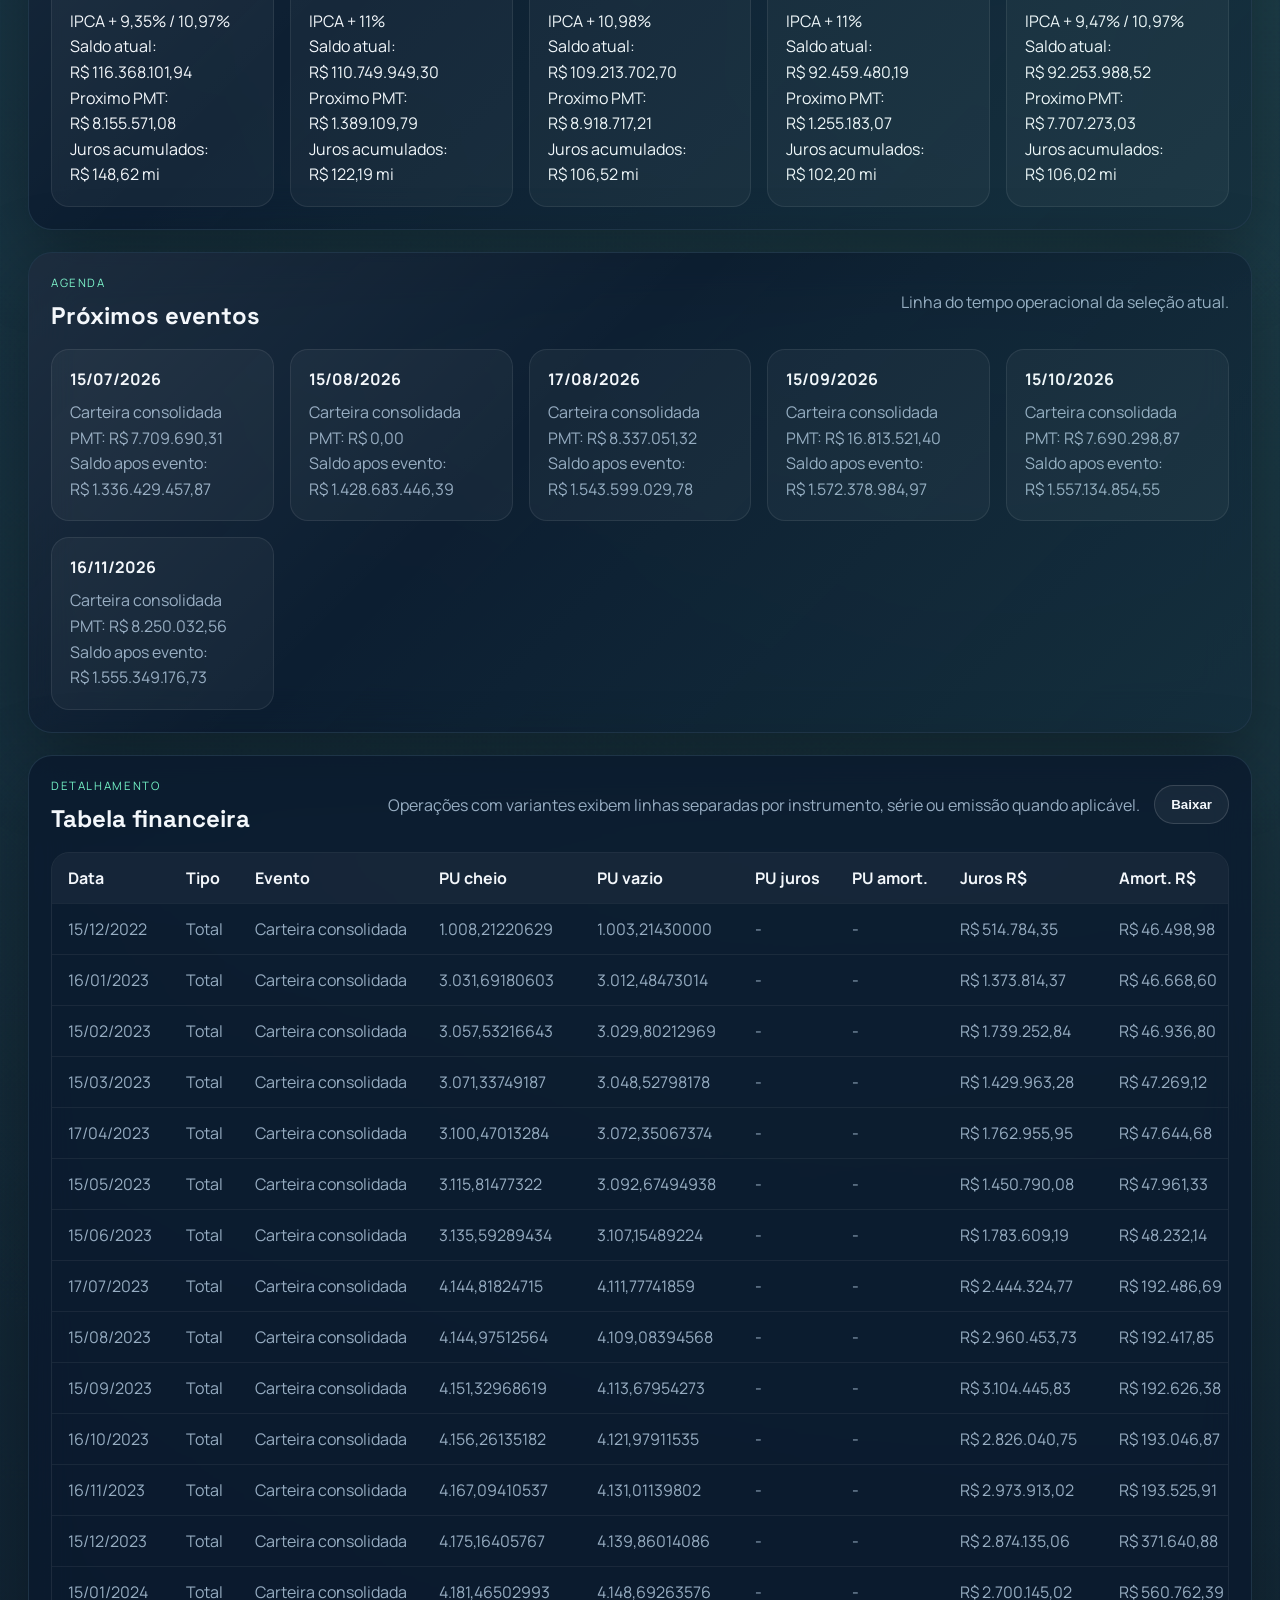
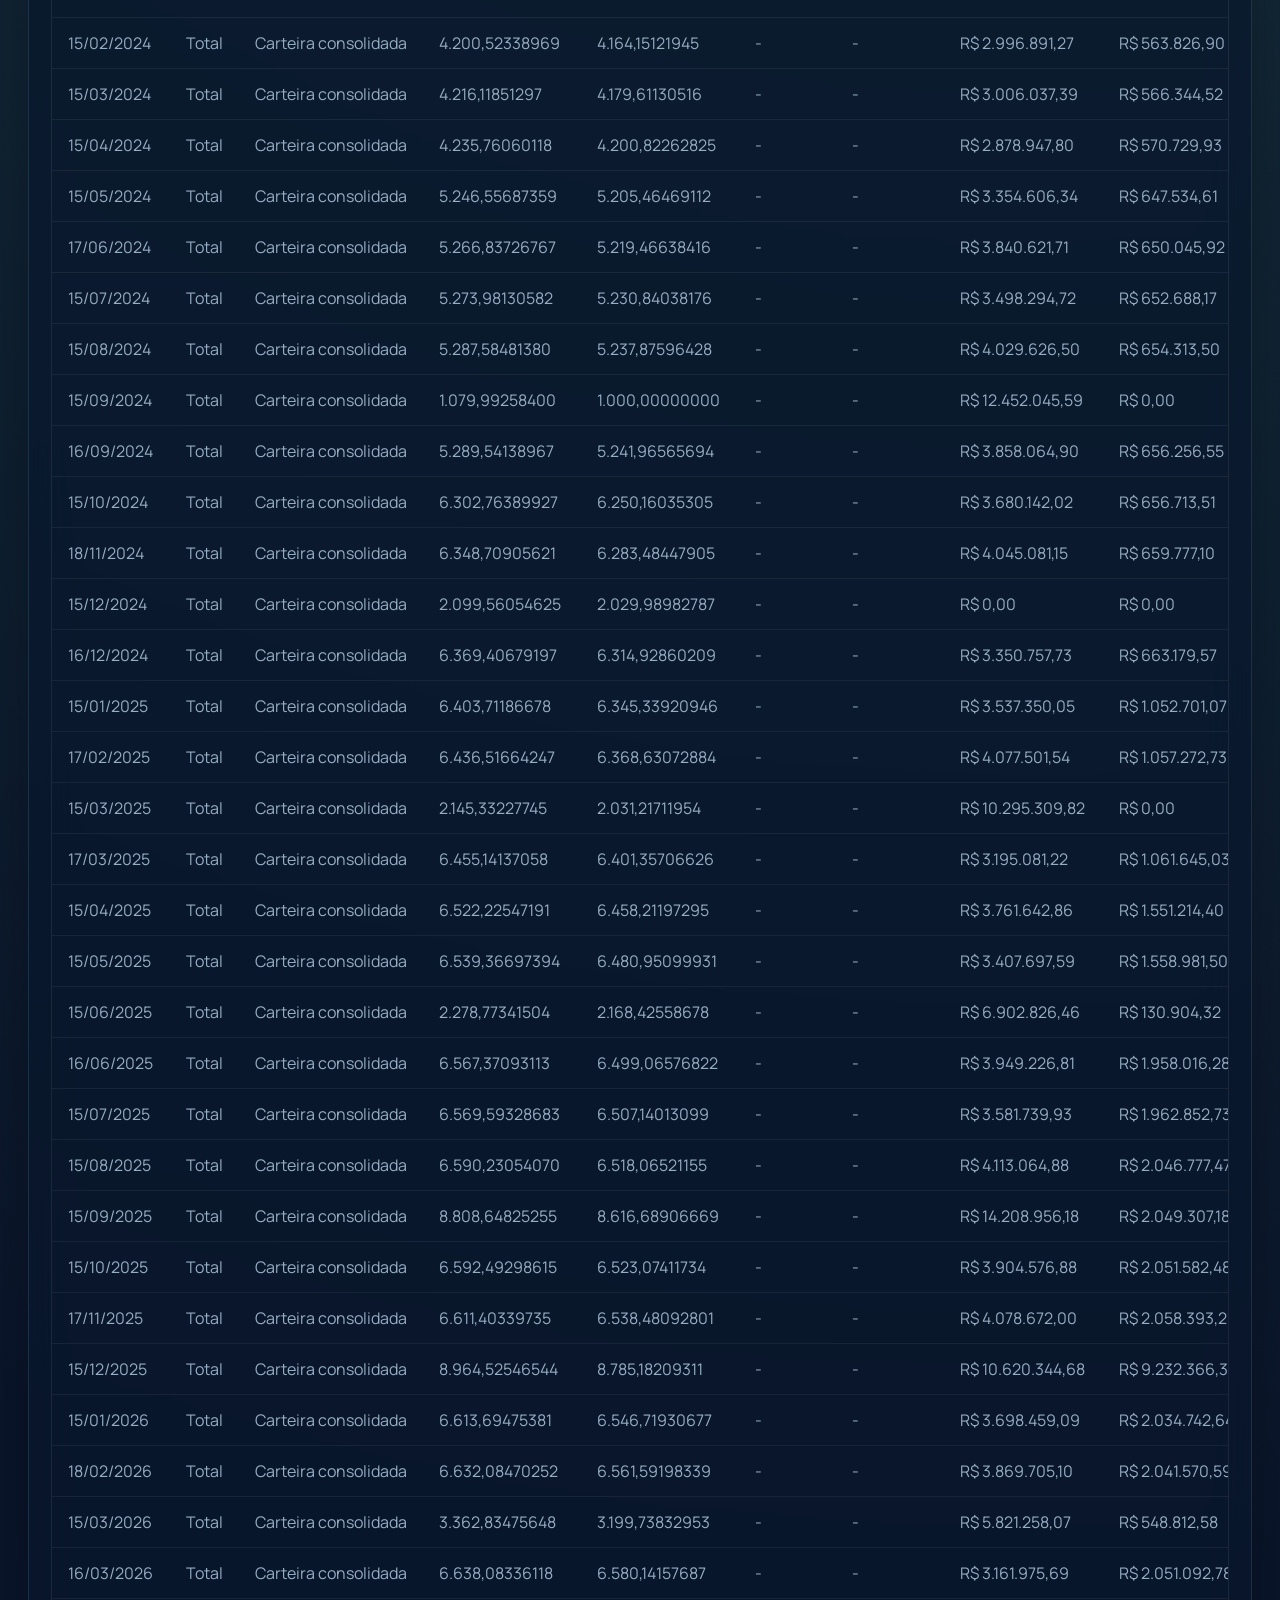
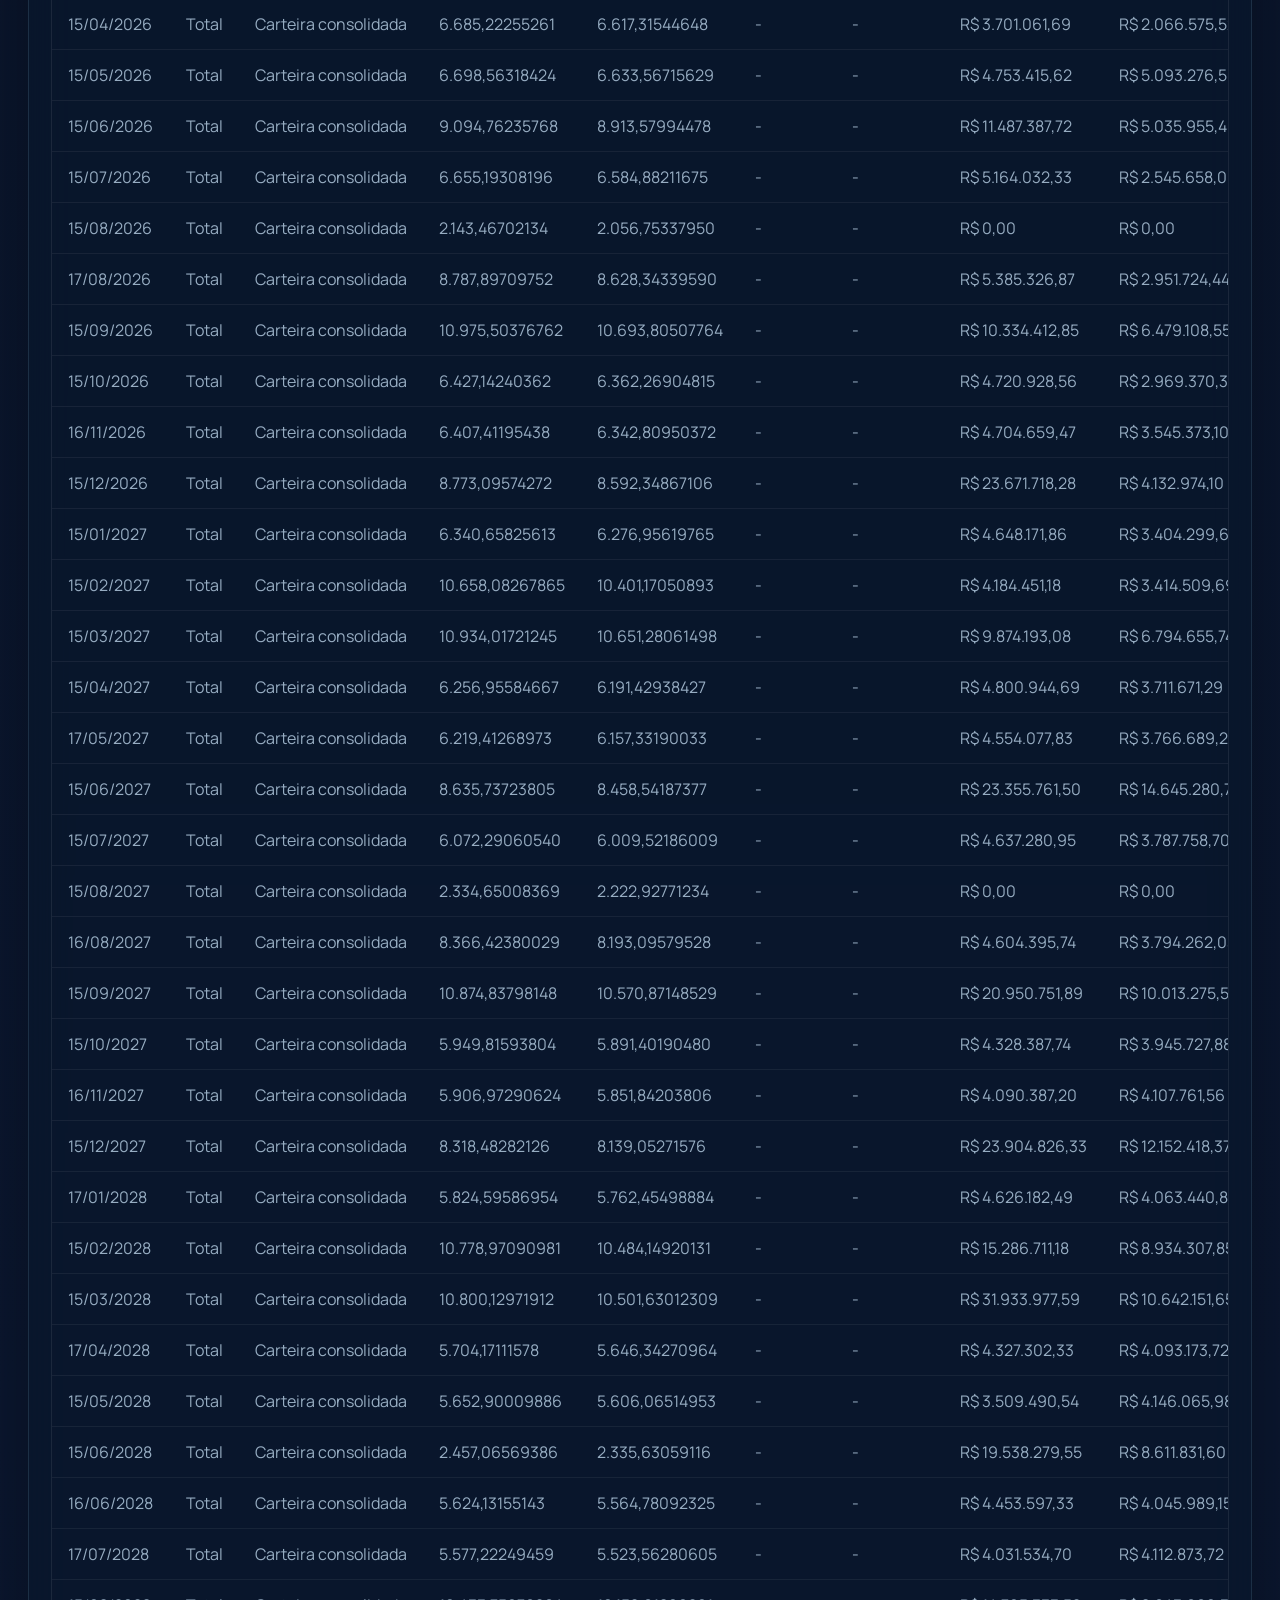
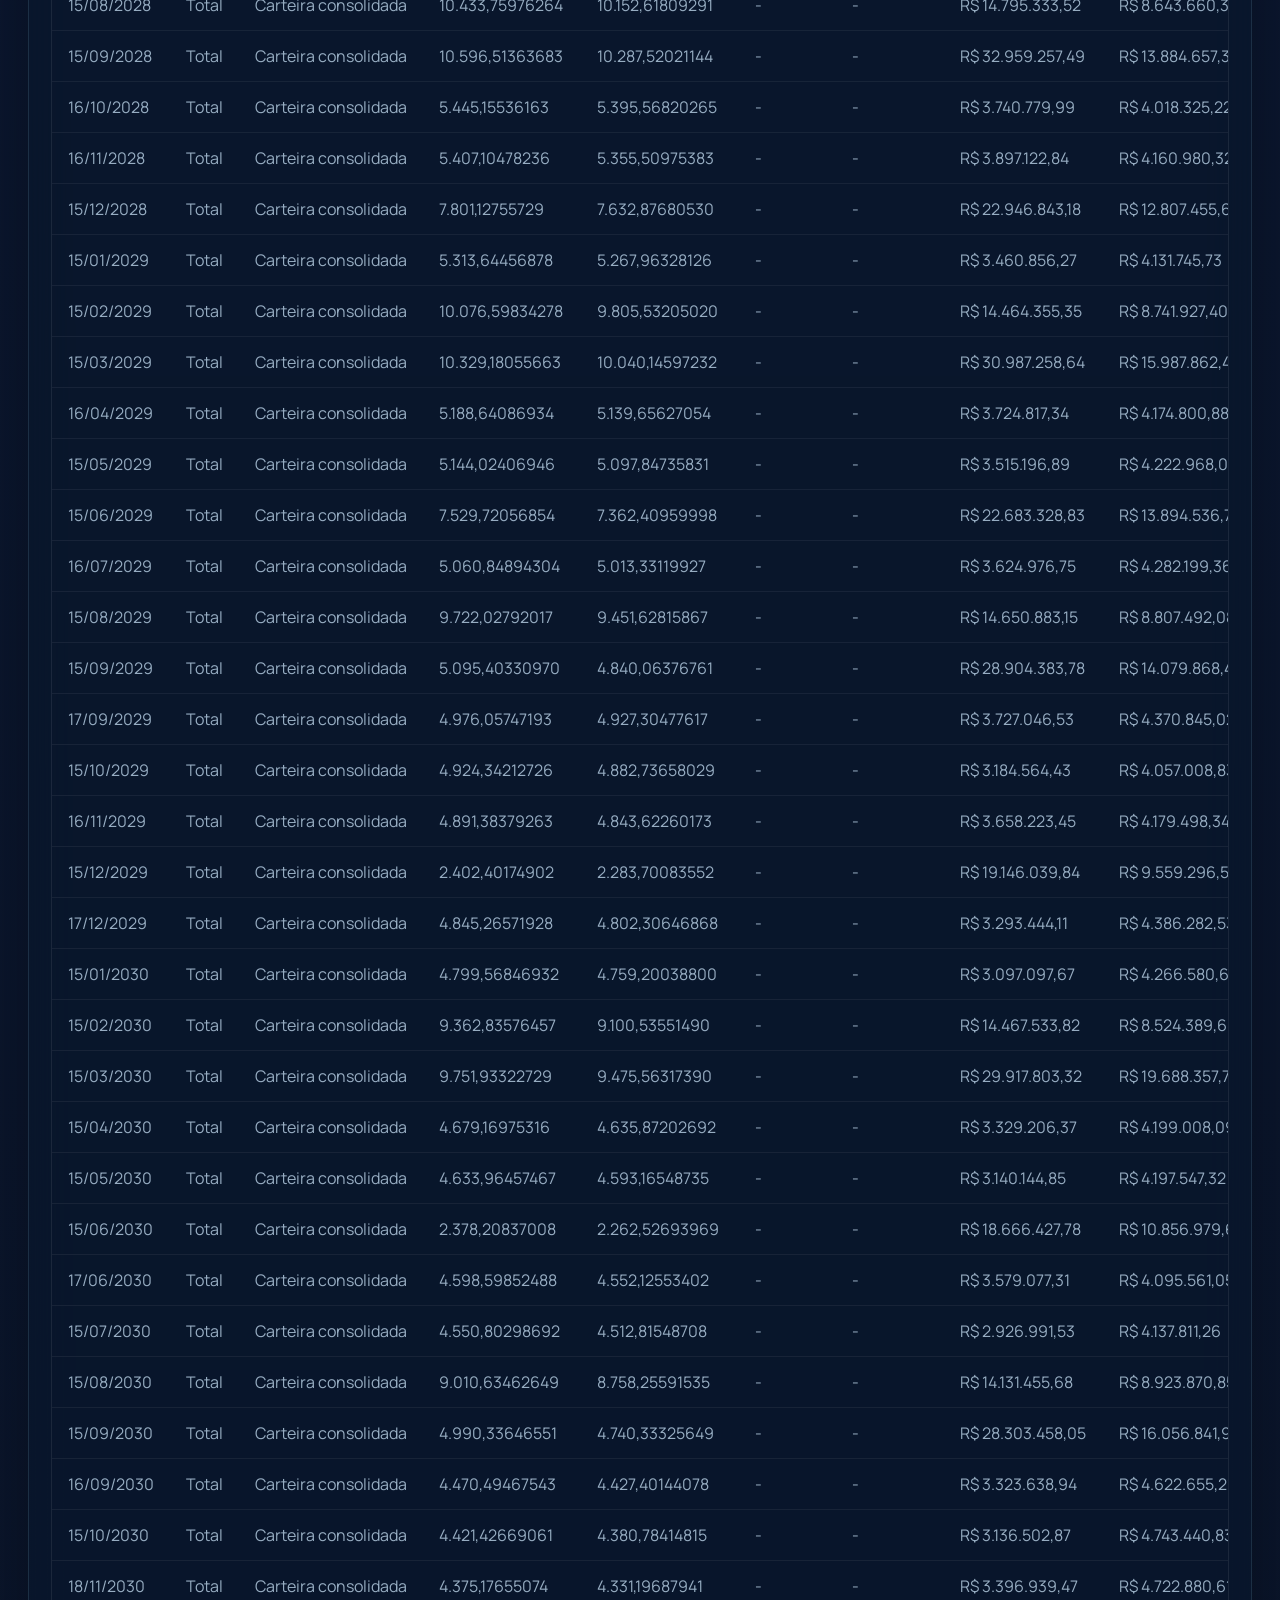
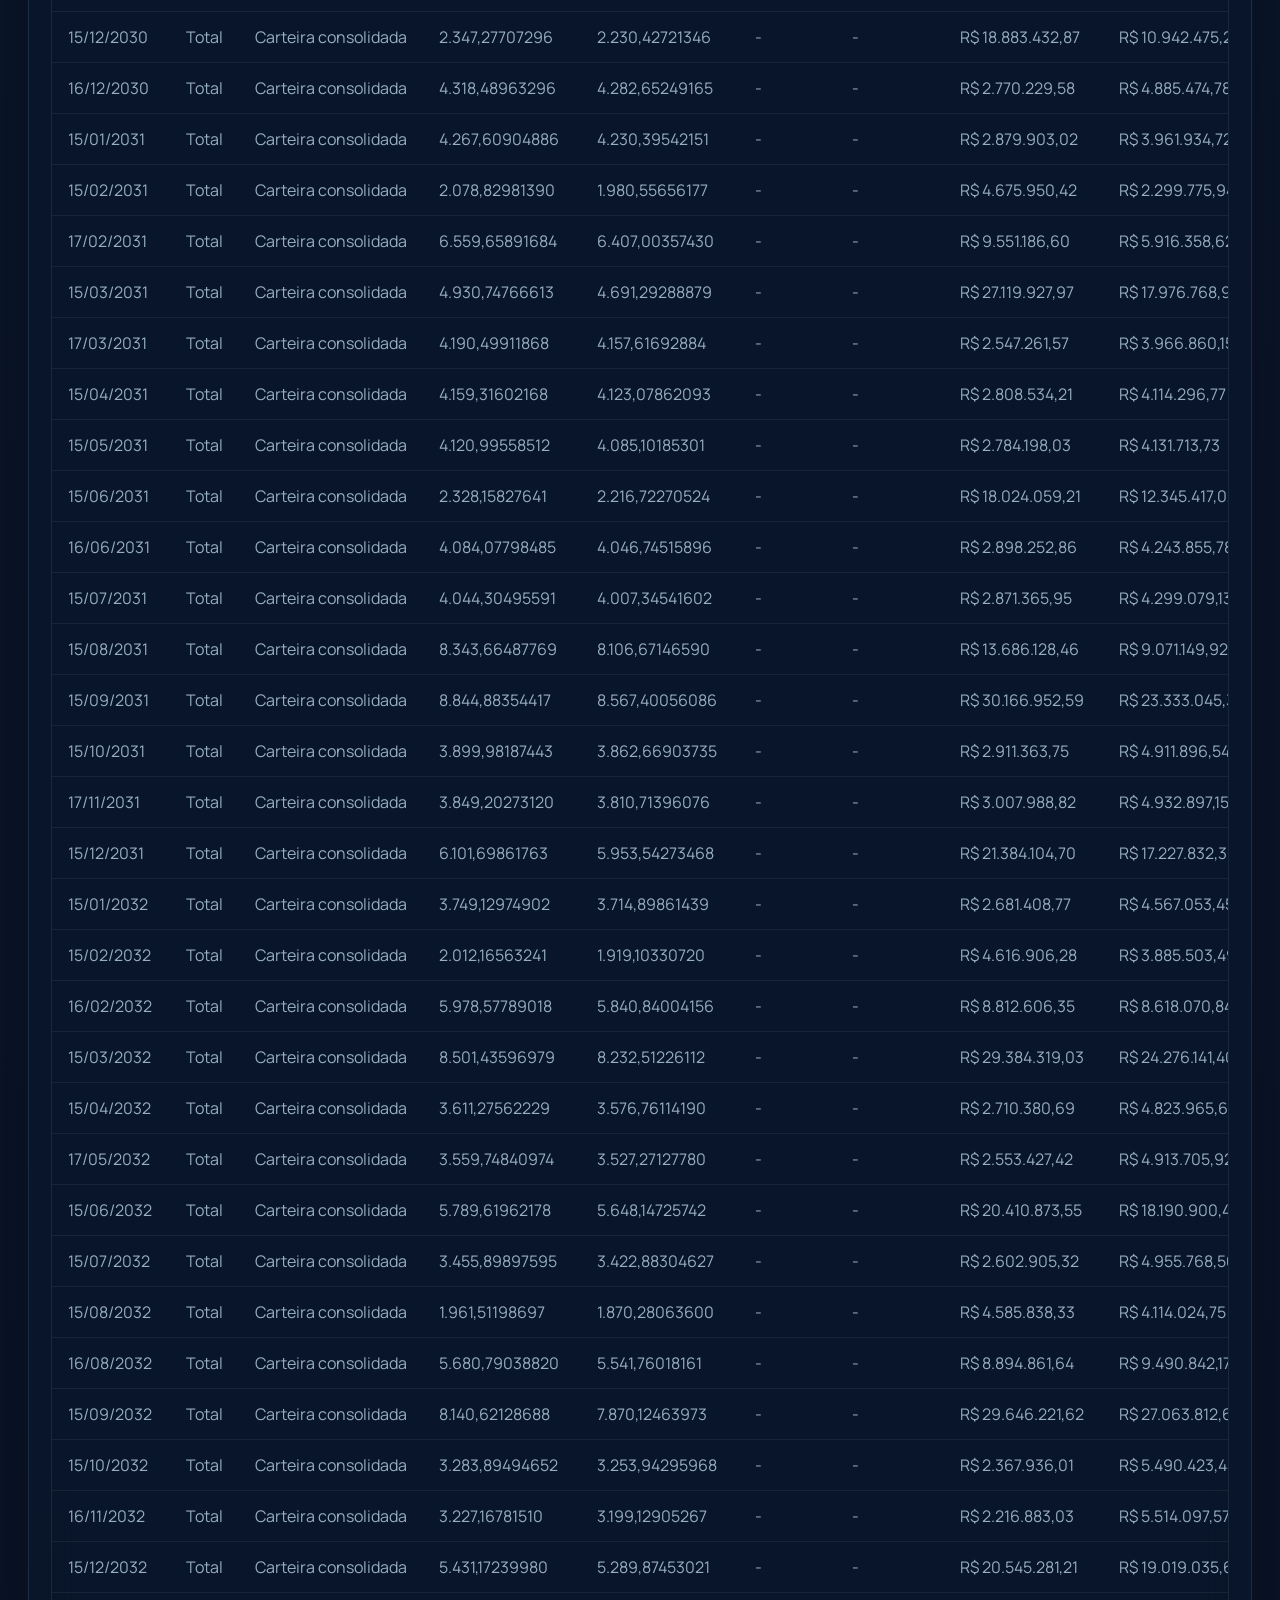
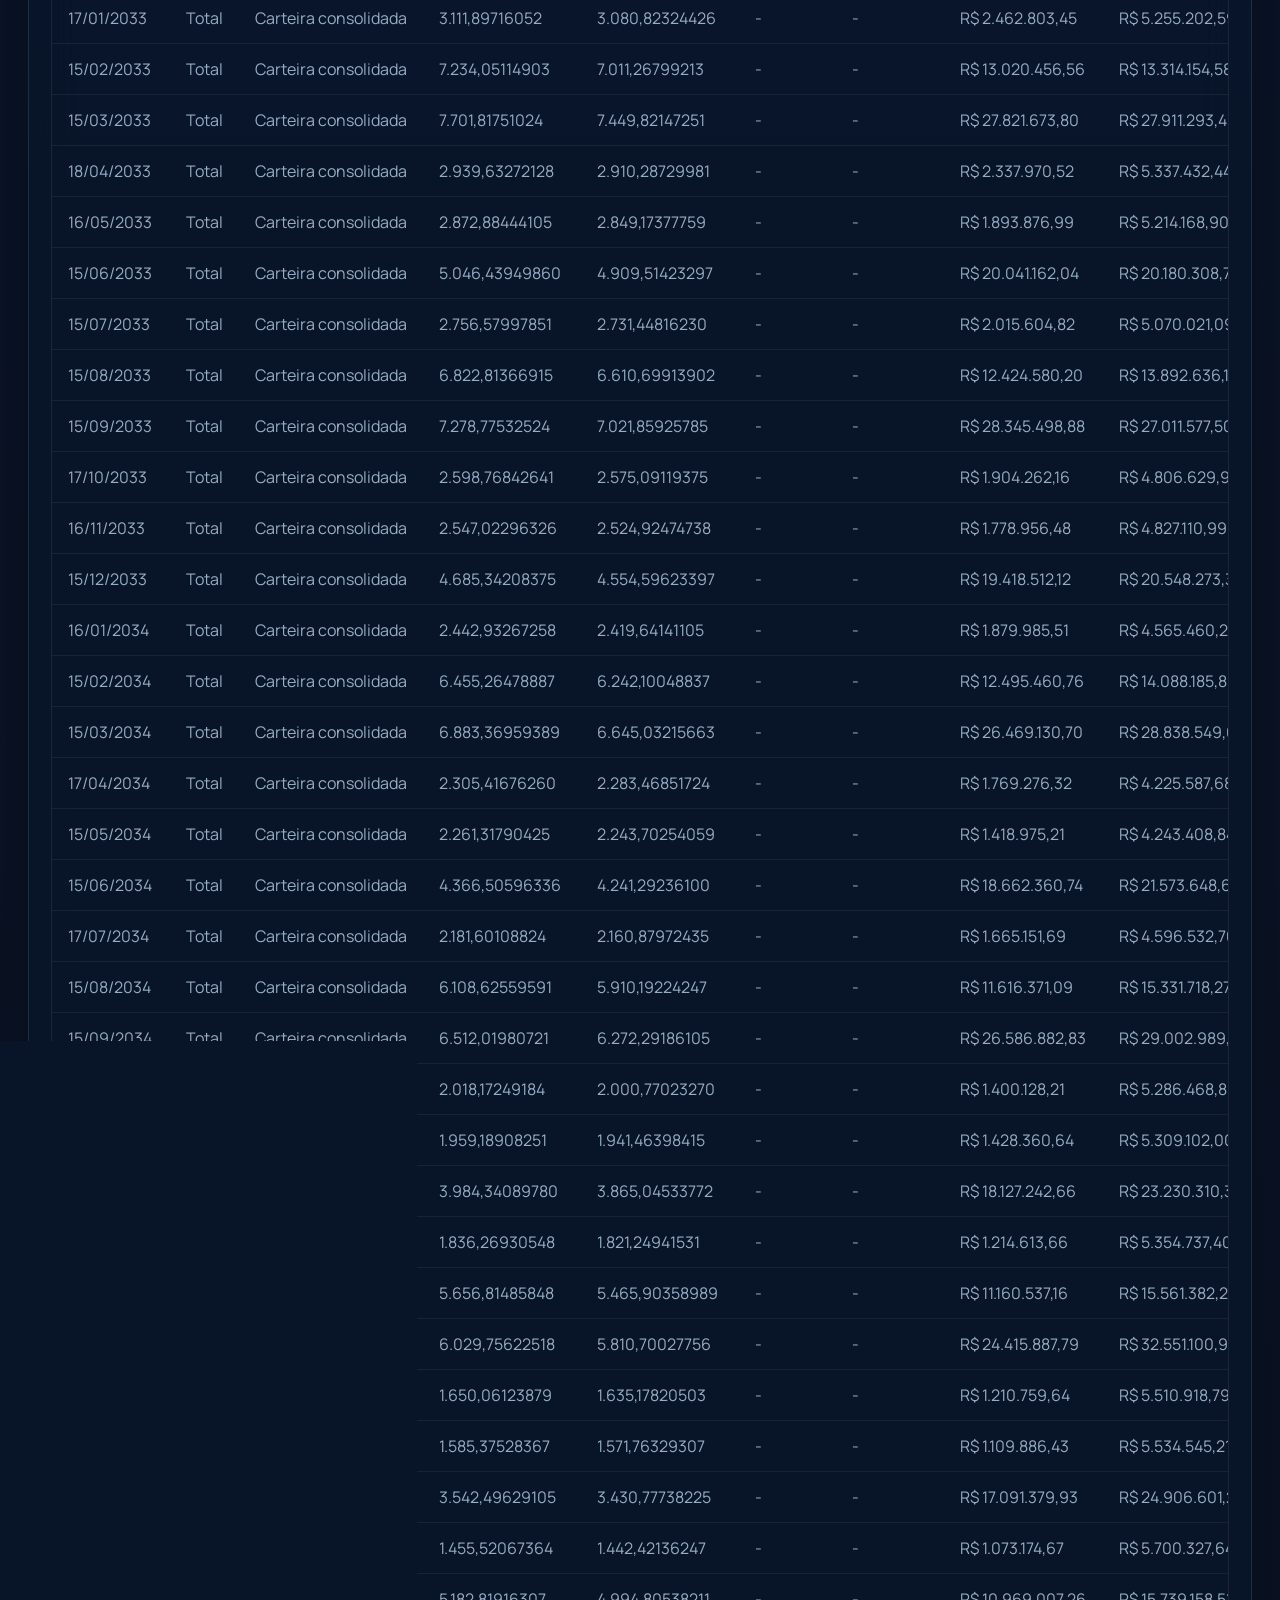
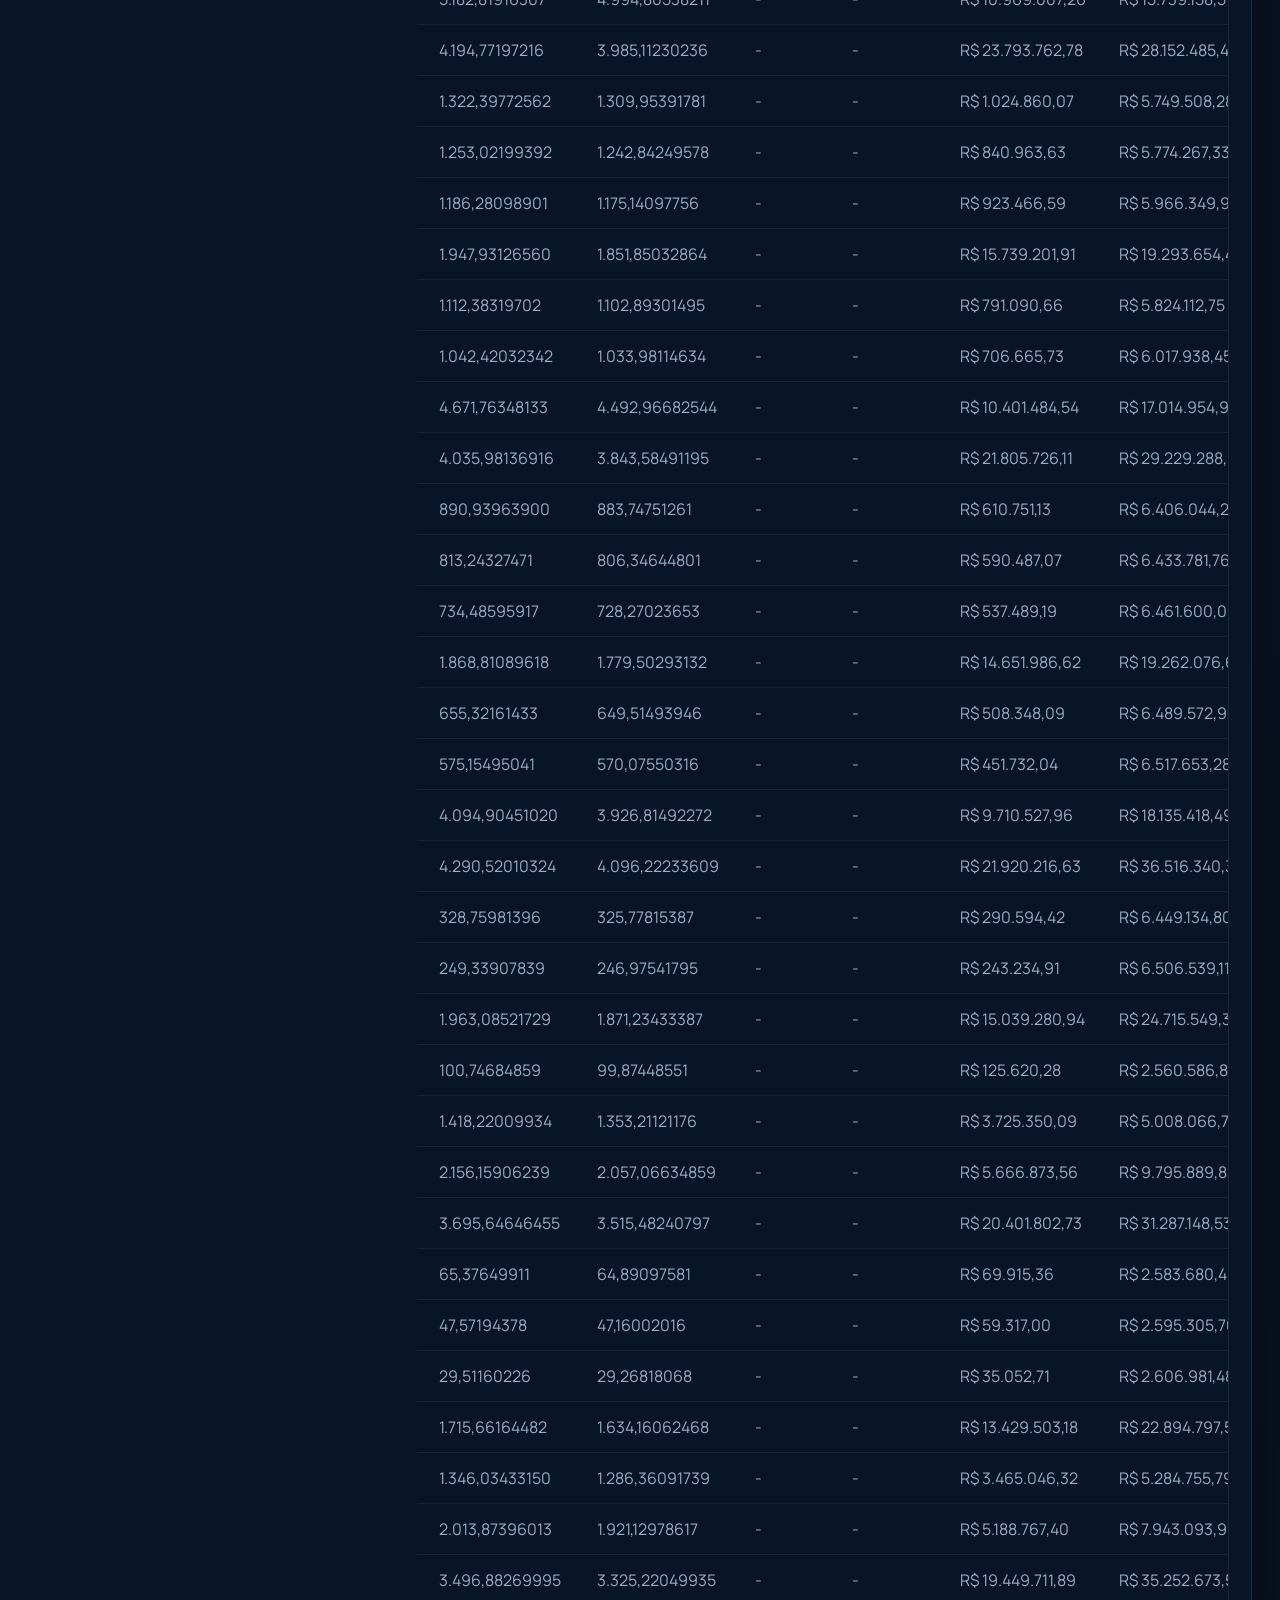
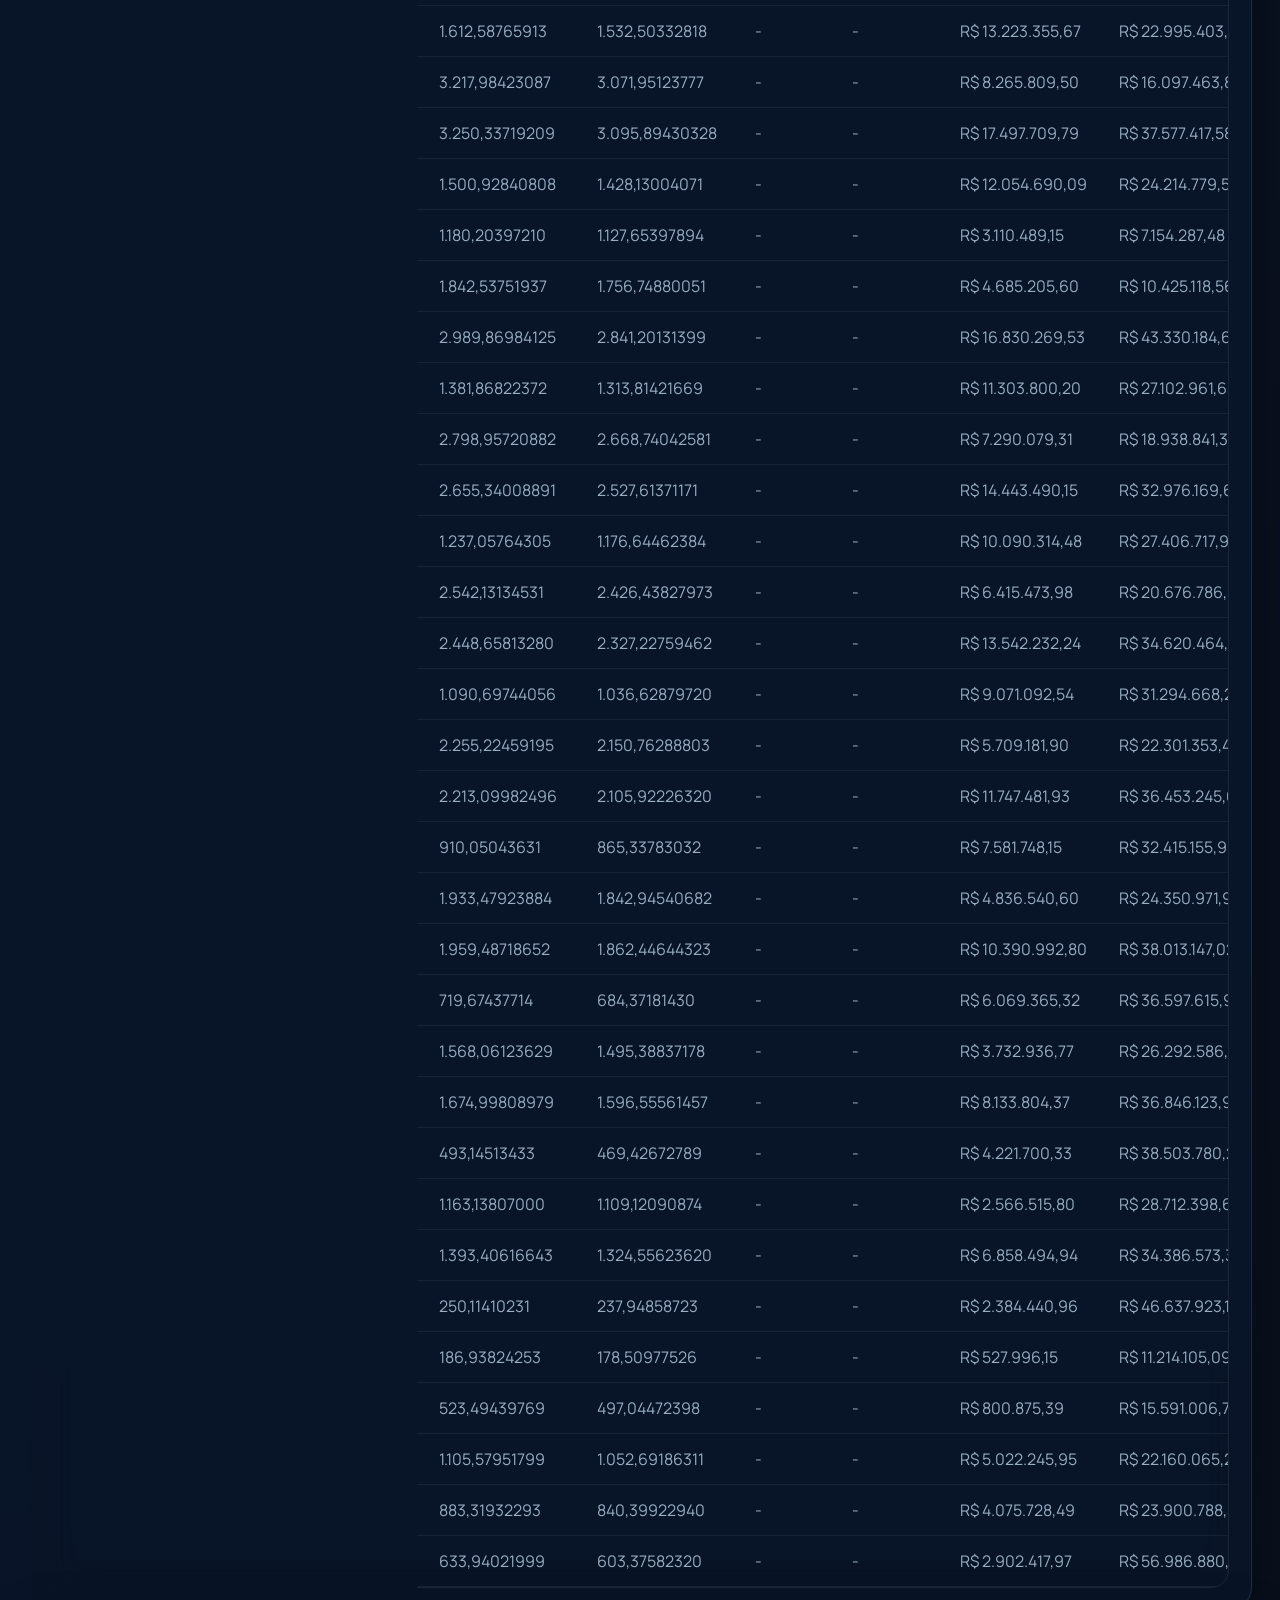
==== commit f7032910: "Ajusta AXS 06, acentos e exportacao PMT" ====
--- a/docs/index.html
+++ b/docs/index.html
@@ -1,4 +1,4 @@
-<!DOCTYPE html>
+﻿<!DOCTYPE html>
 <html lang="pt-BR">
 <head>
   <meta charset="UTF-8">
@@ -100,7 +100,7 @@
       <section class="panel chart-panel tilt-card">
         <div class="panel-header">
           <div>
-            <p class="section-kicker">Composicao</p>
+            <p class="section-kicker">Composição</p>
             <h2>Juros x amortização</h2>
           </div>
           <p class="section-note">Comparação direta entre as duas pernas do fluxo.</p>
@@ -140,7 +140,7 @@
         <div class="panel-header">
           <div>
             <p class="section-kicker">Agenda</p>
-            <h2>Proximos eventos</h2>
+            <h2>Próximos eventos</h2>
           </div>
           <p class="section-note">Linha do tempo operacional da seleção atual.</p>
         </div>
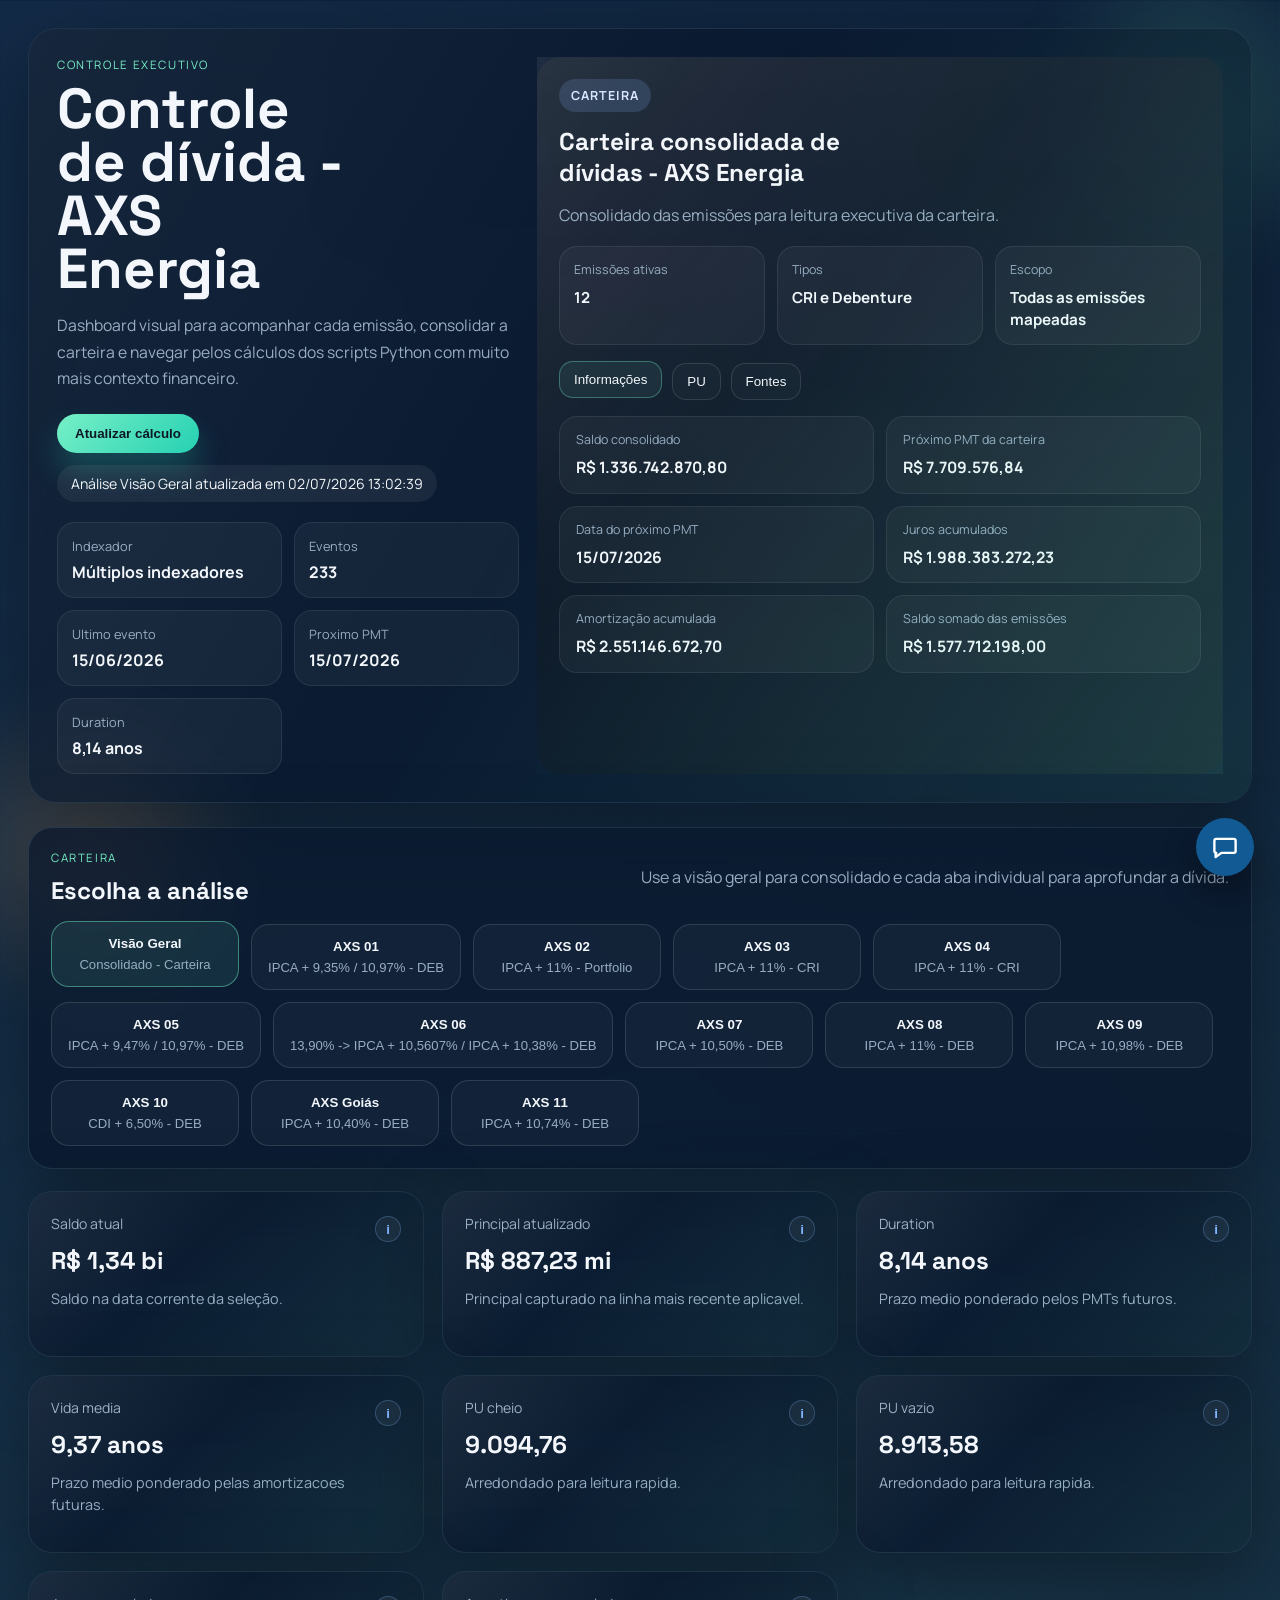
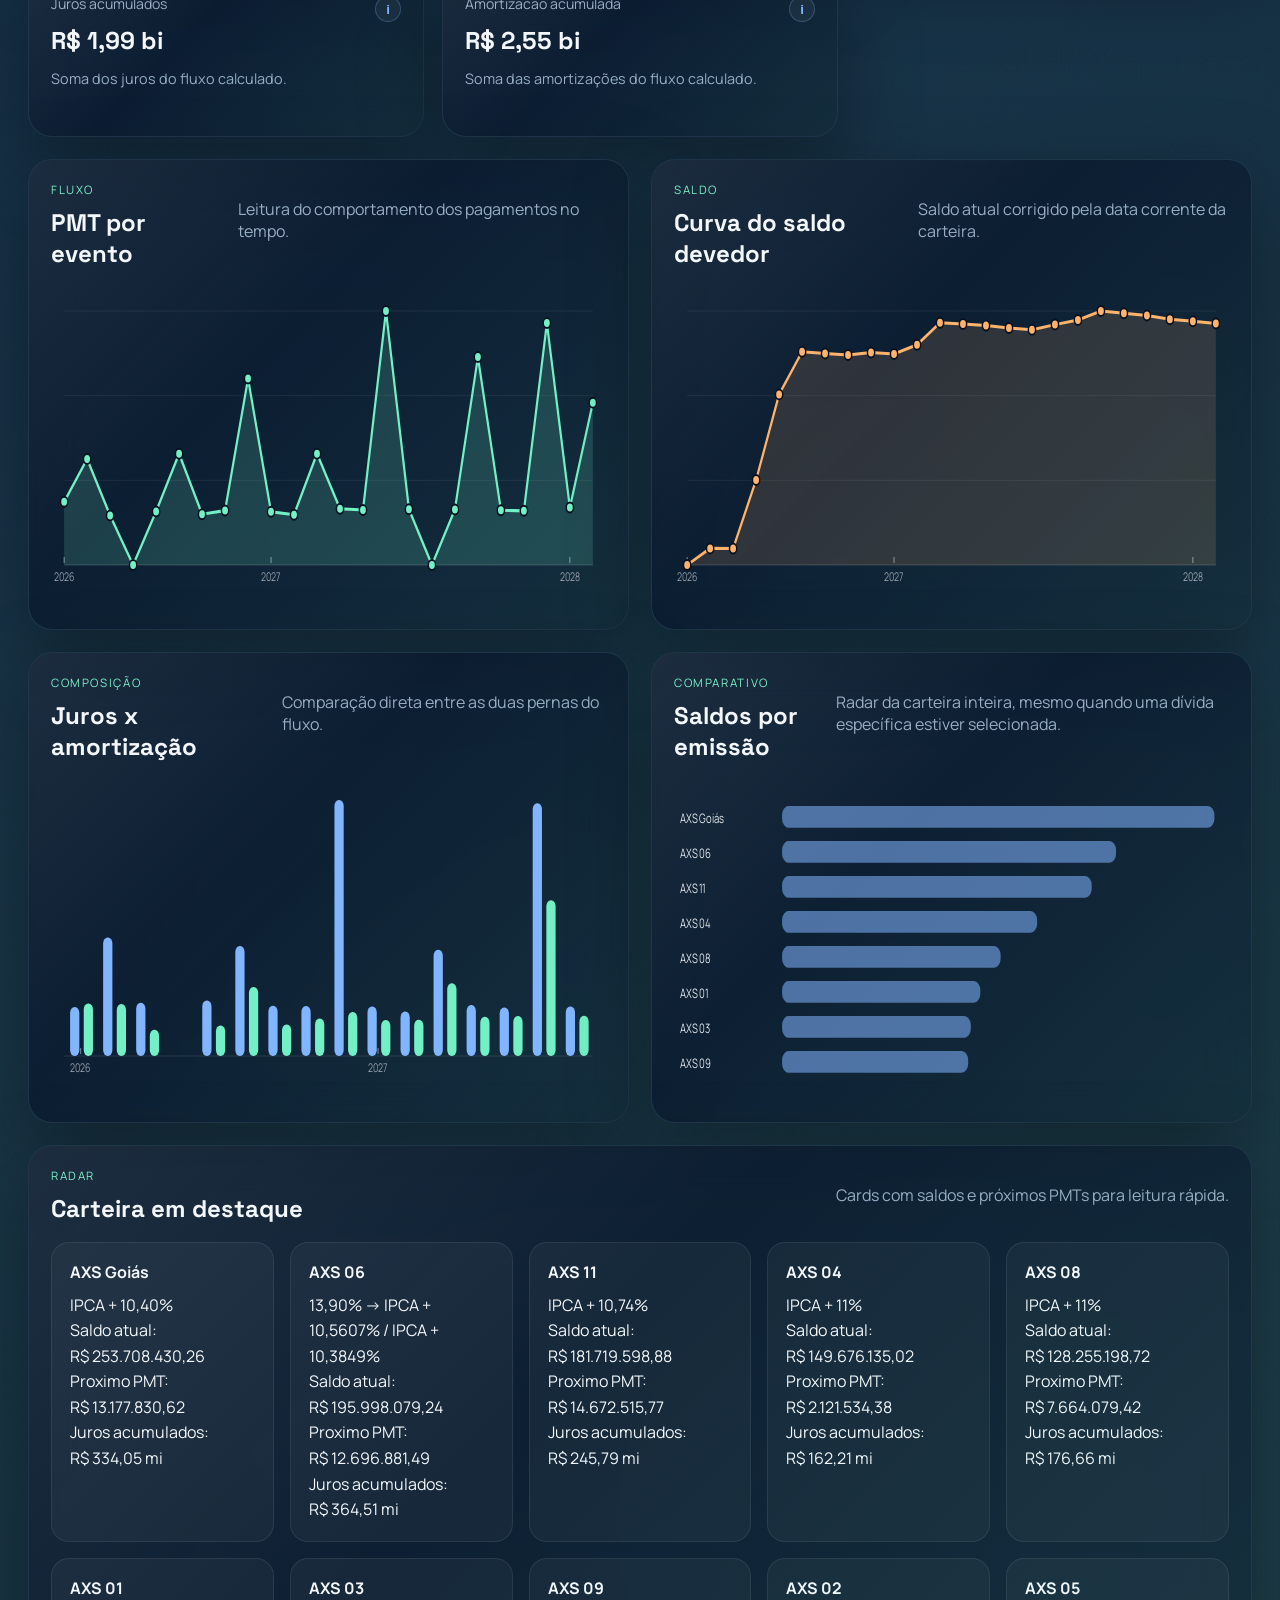
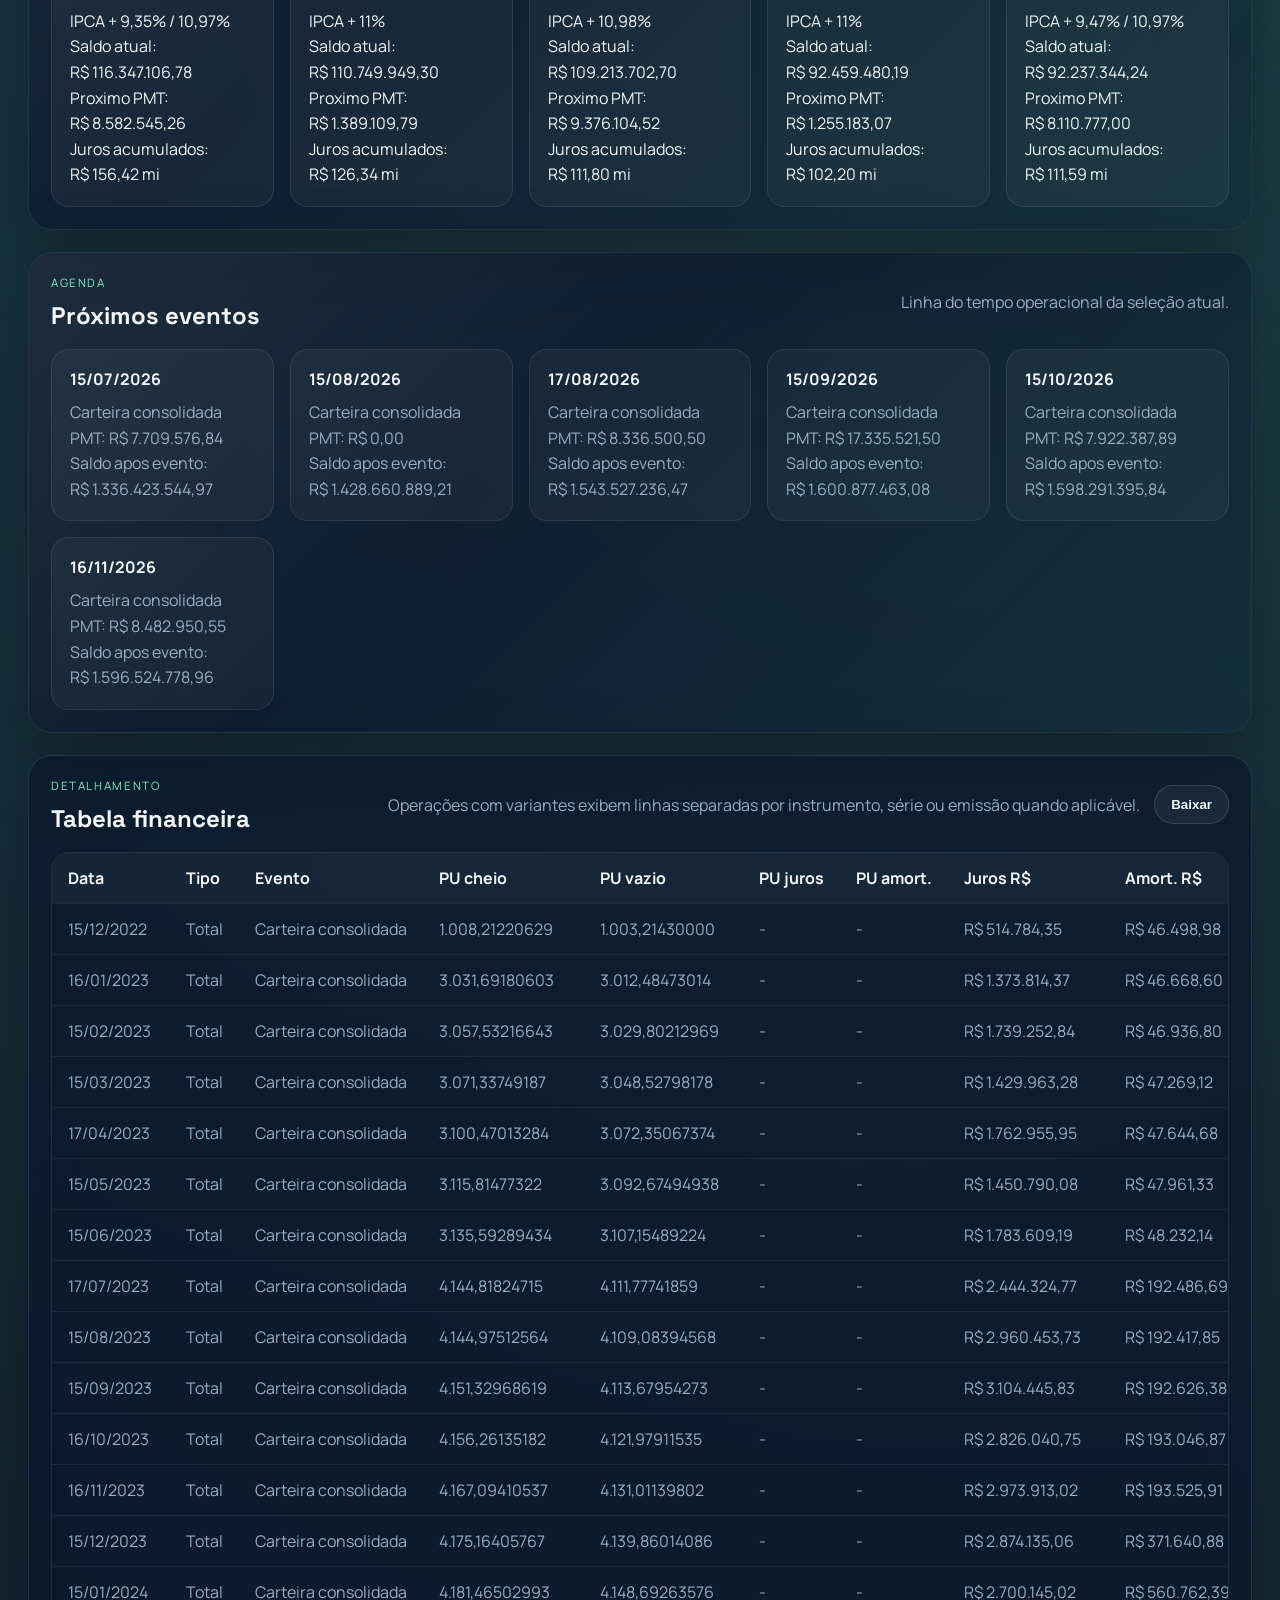
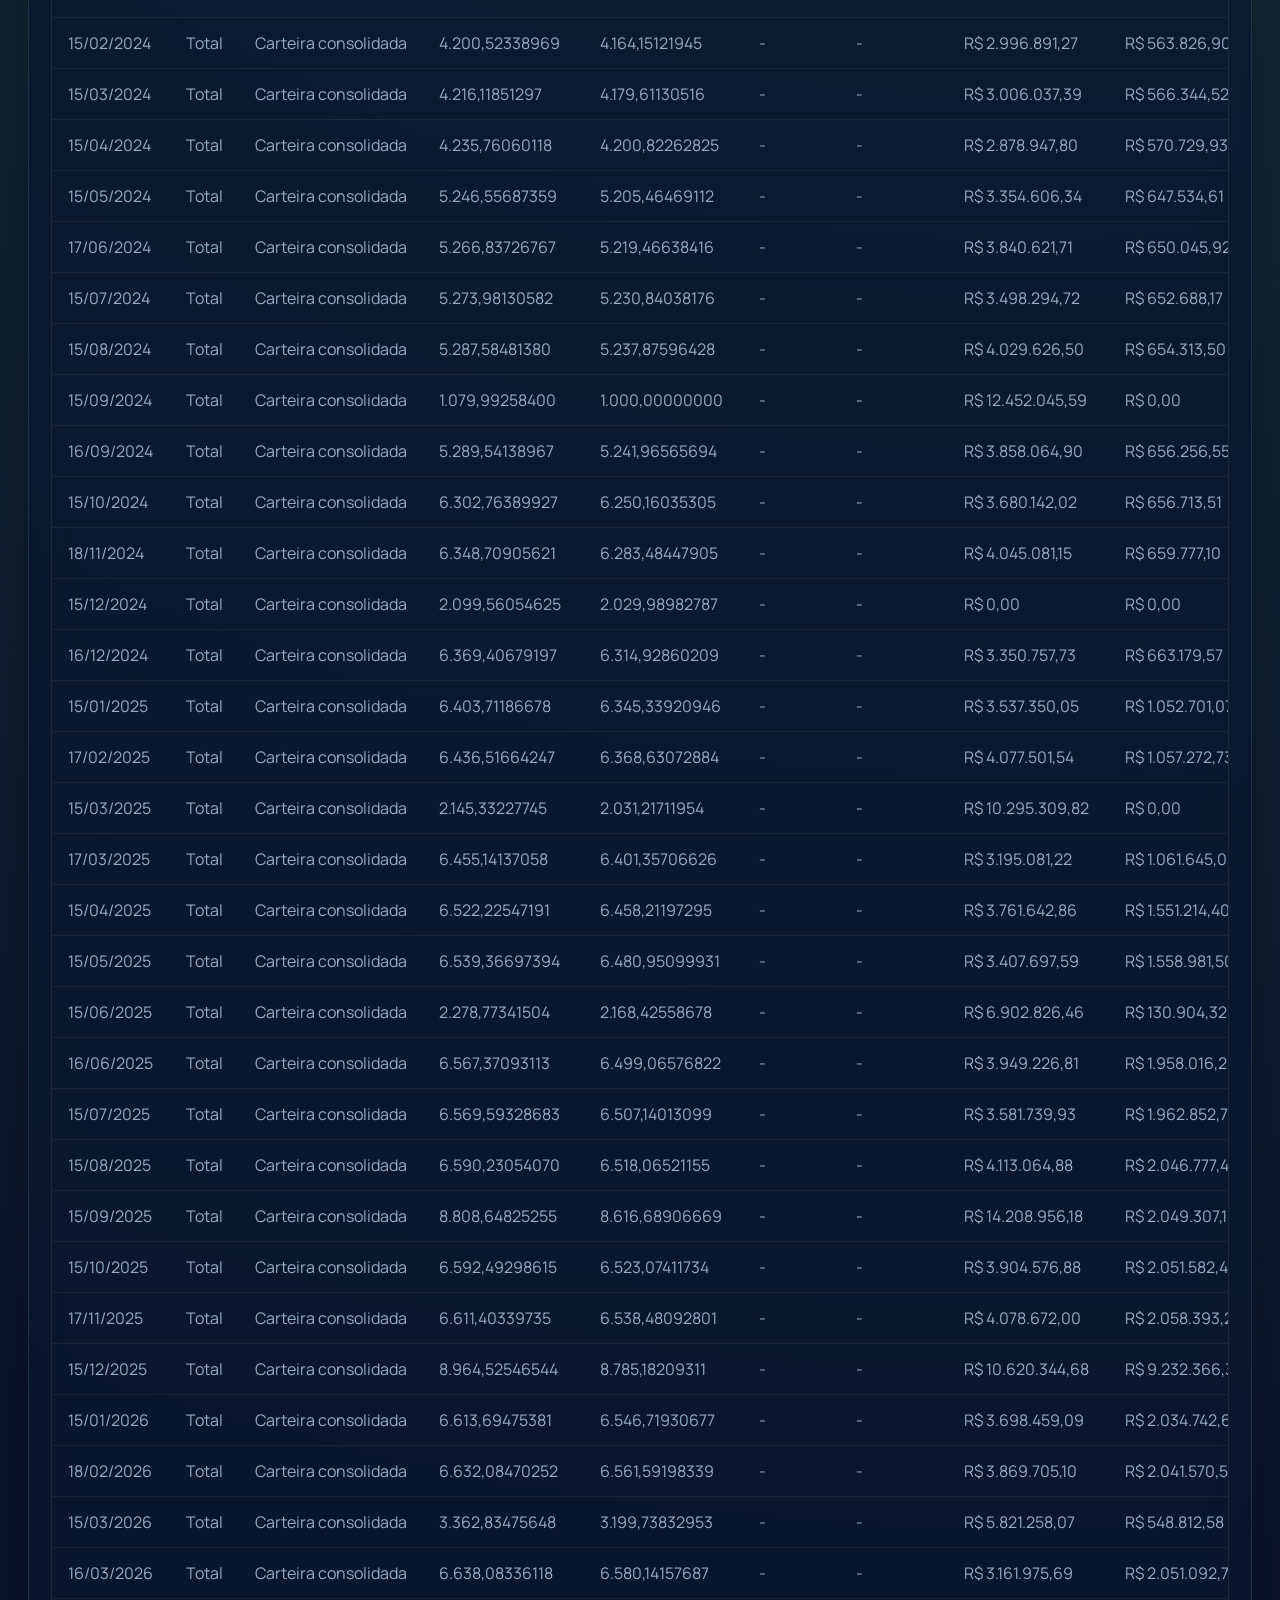
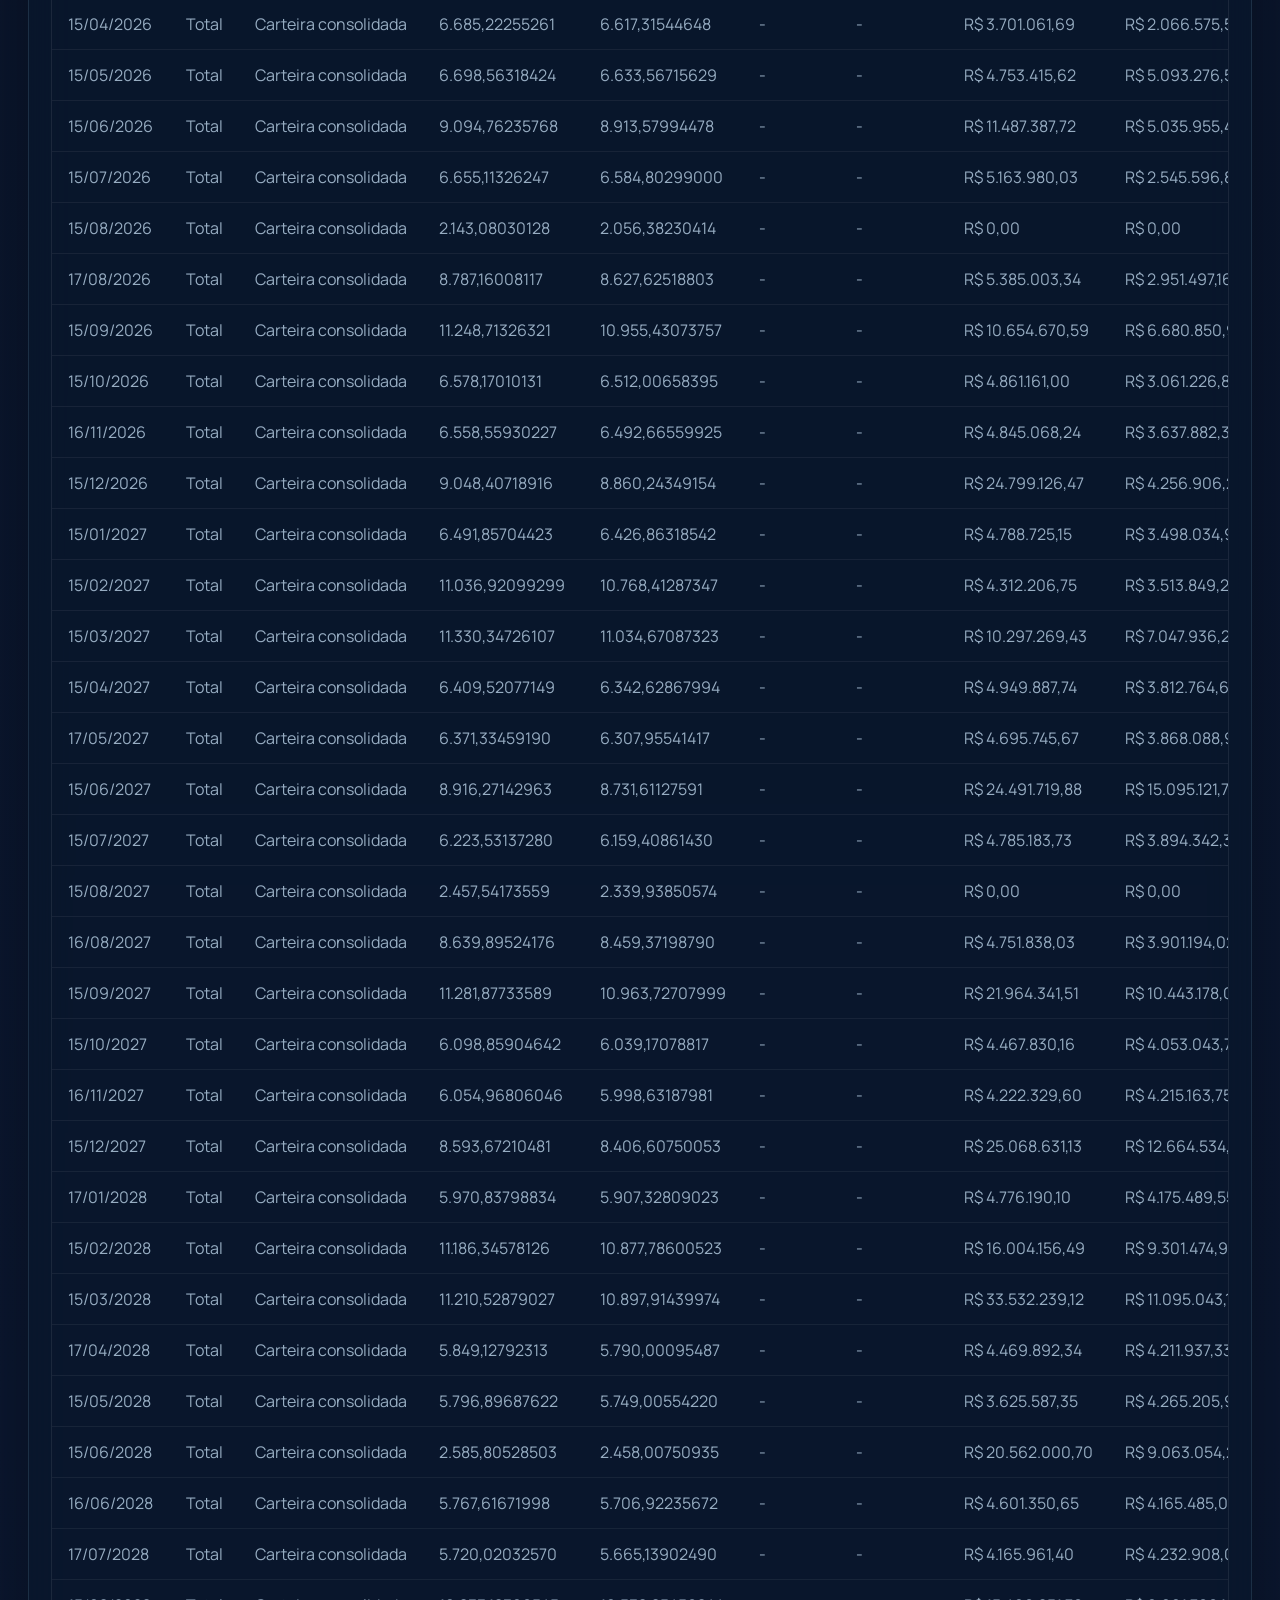
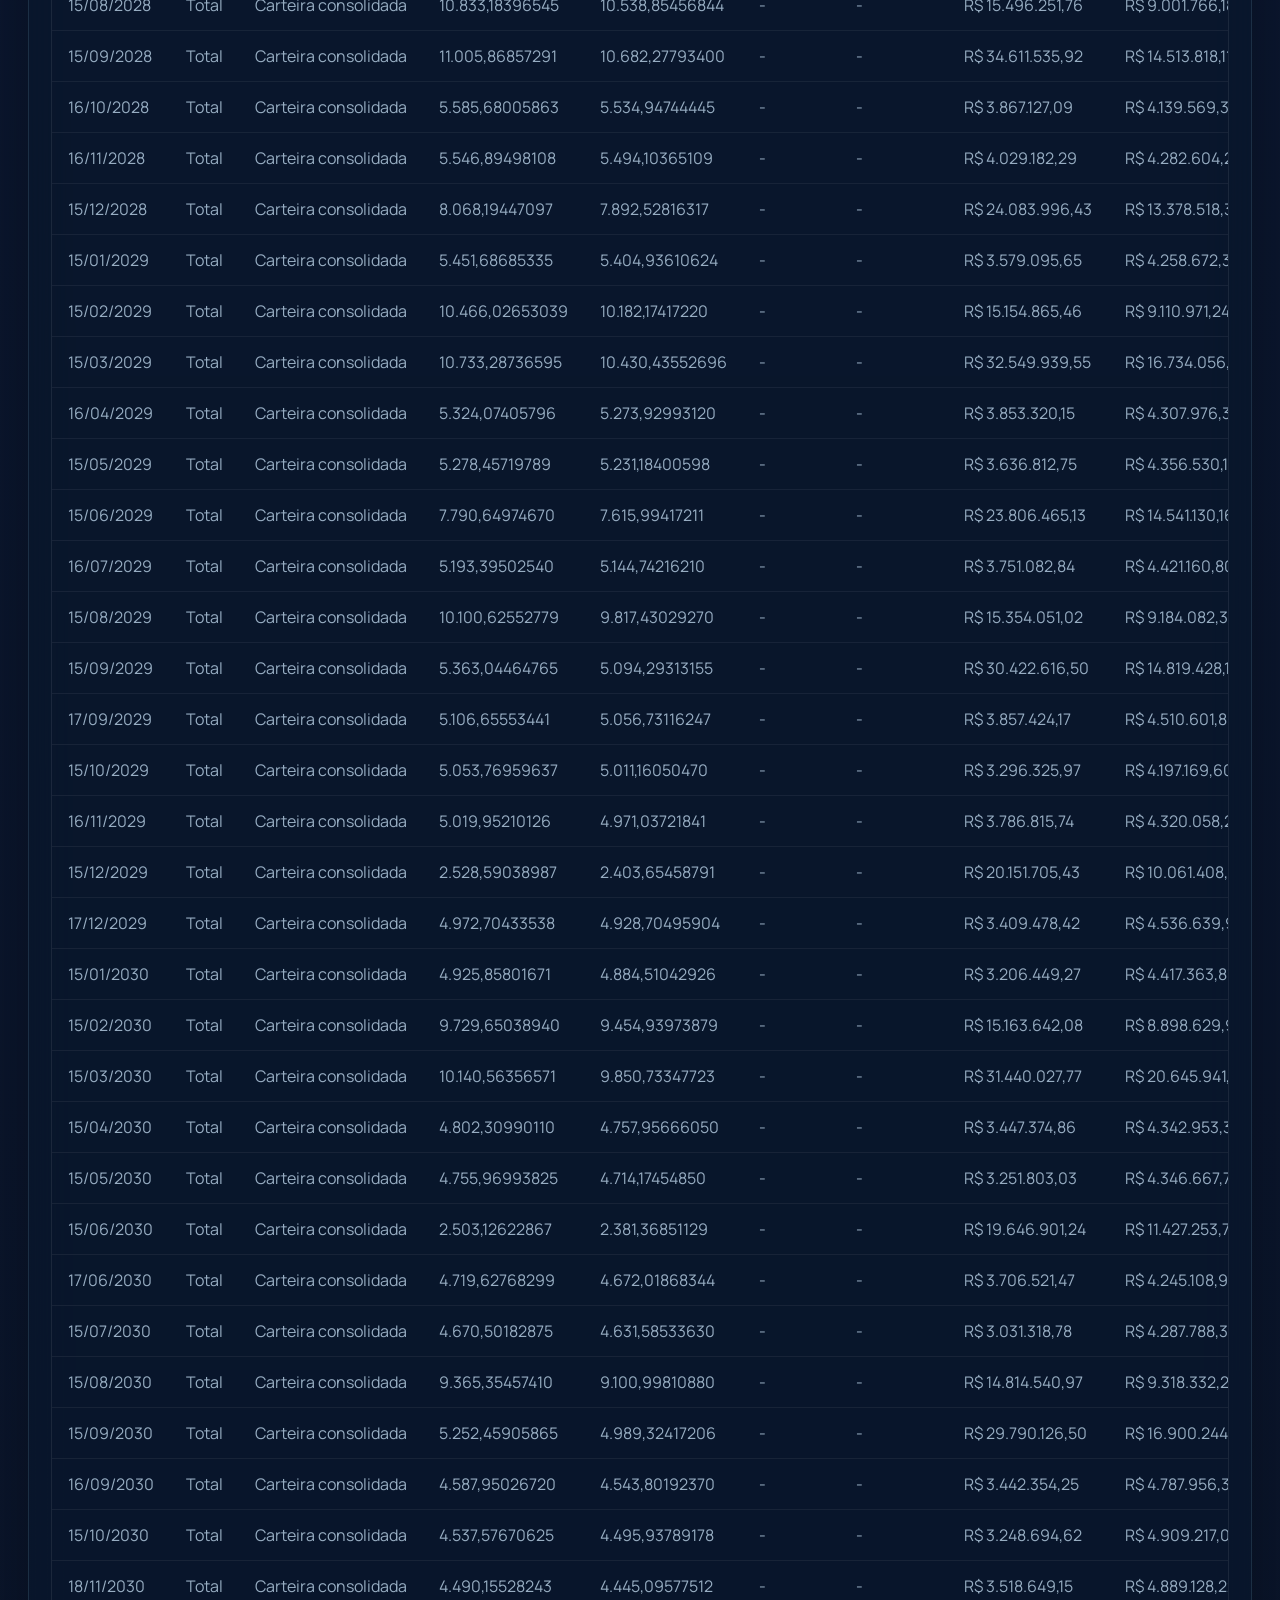
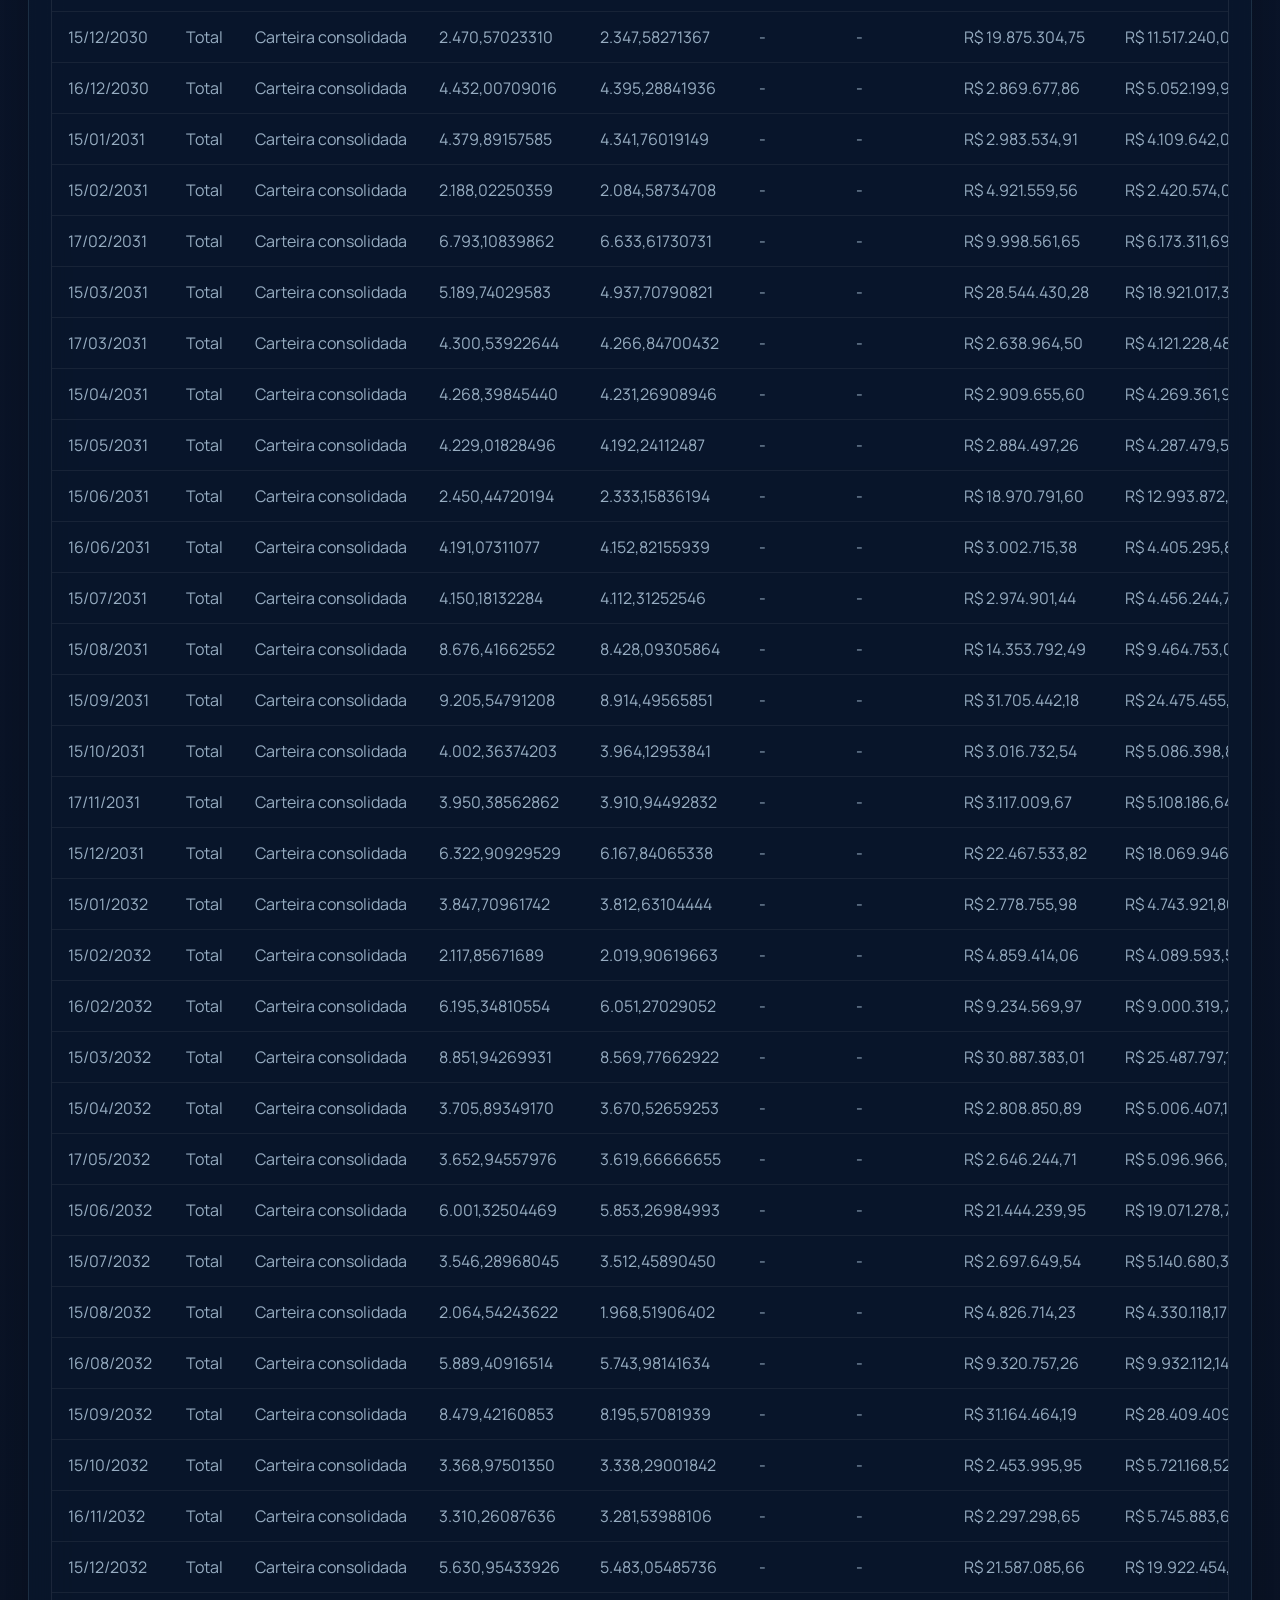
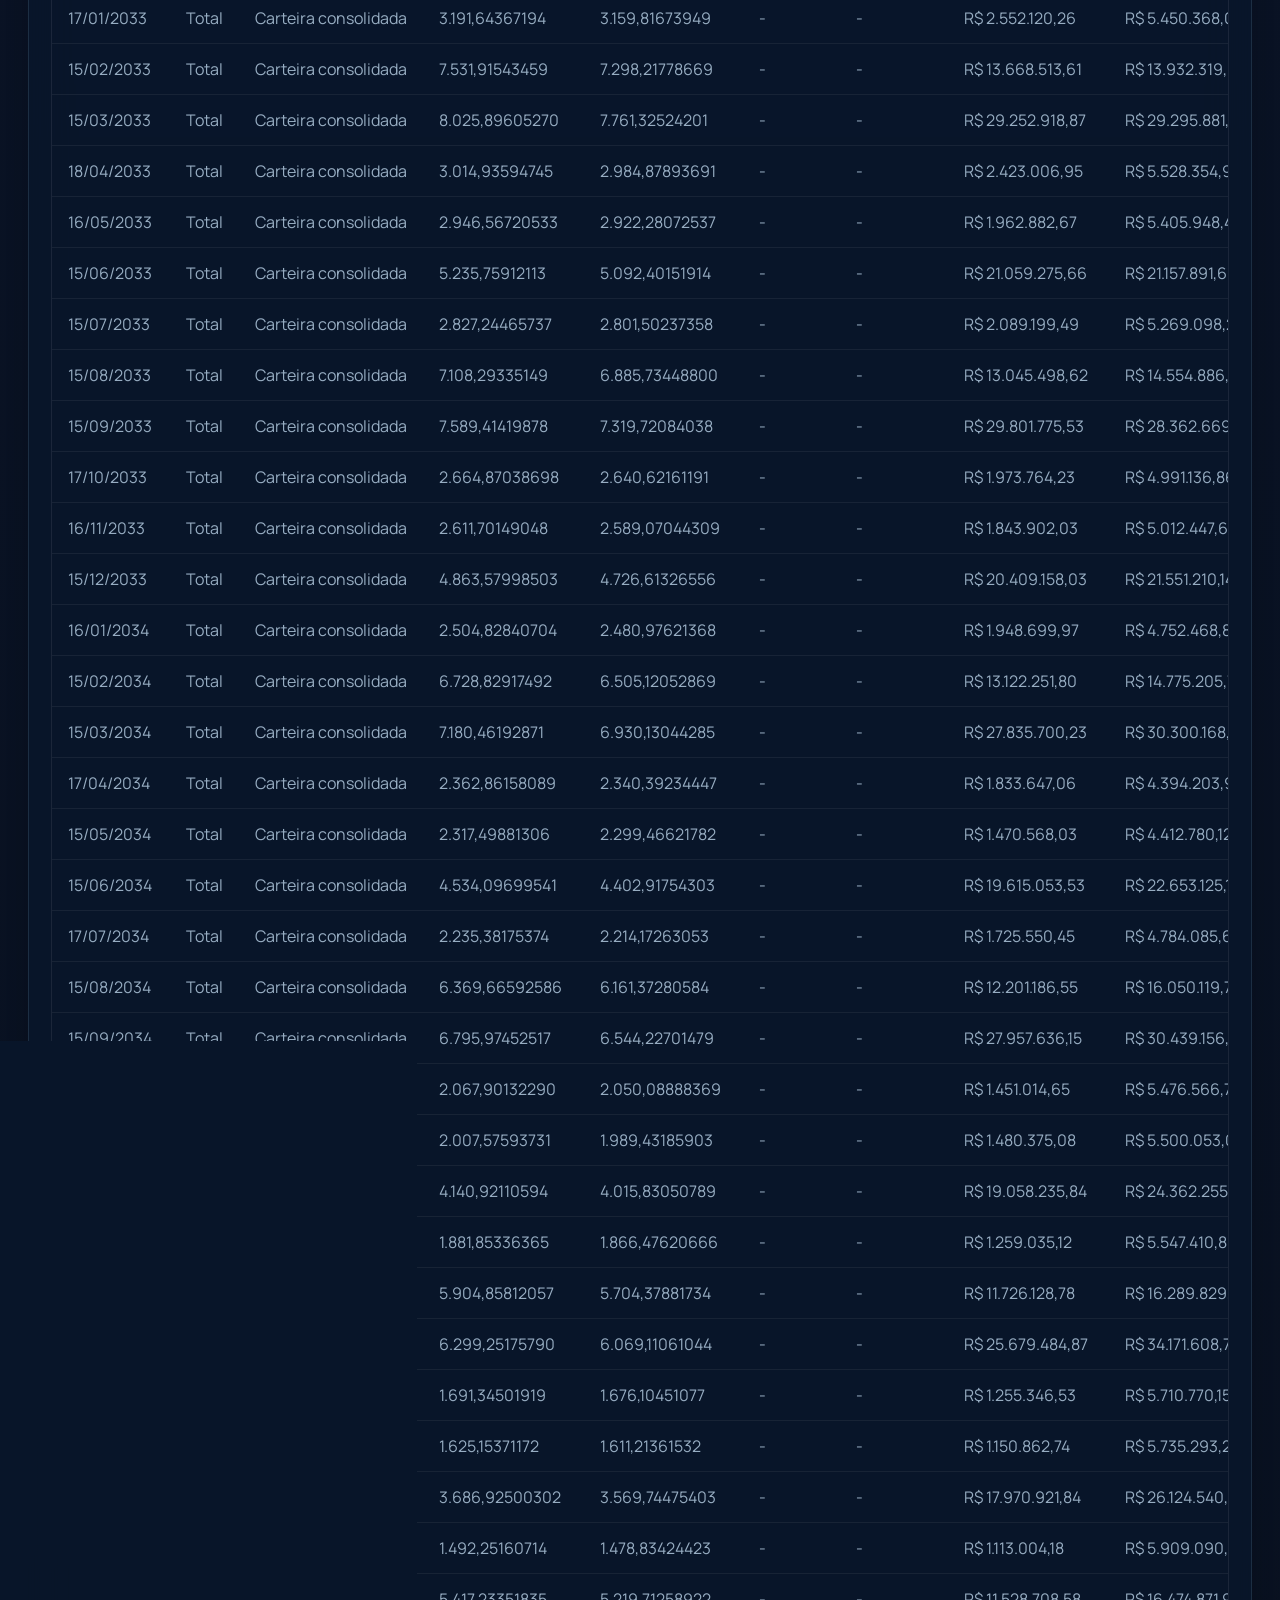
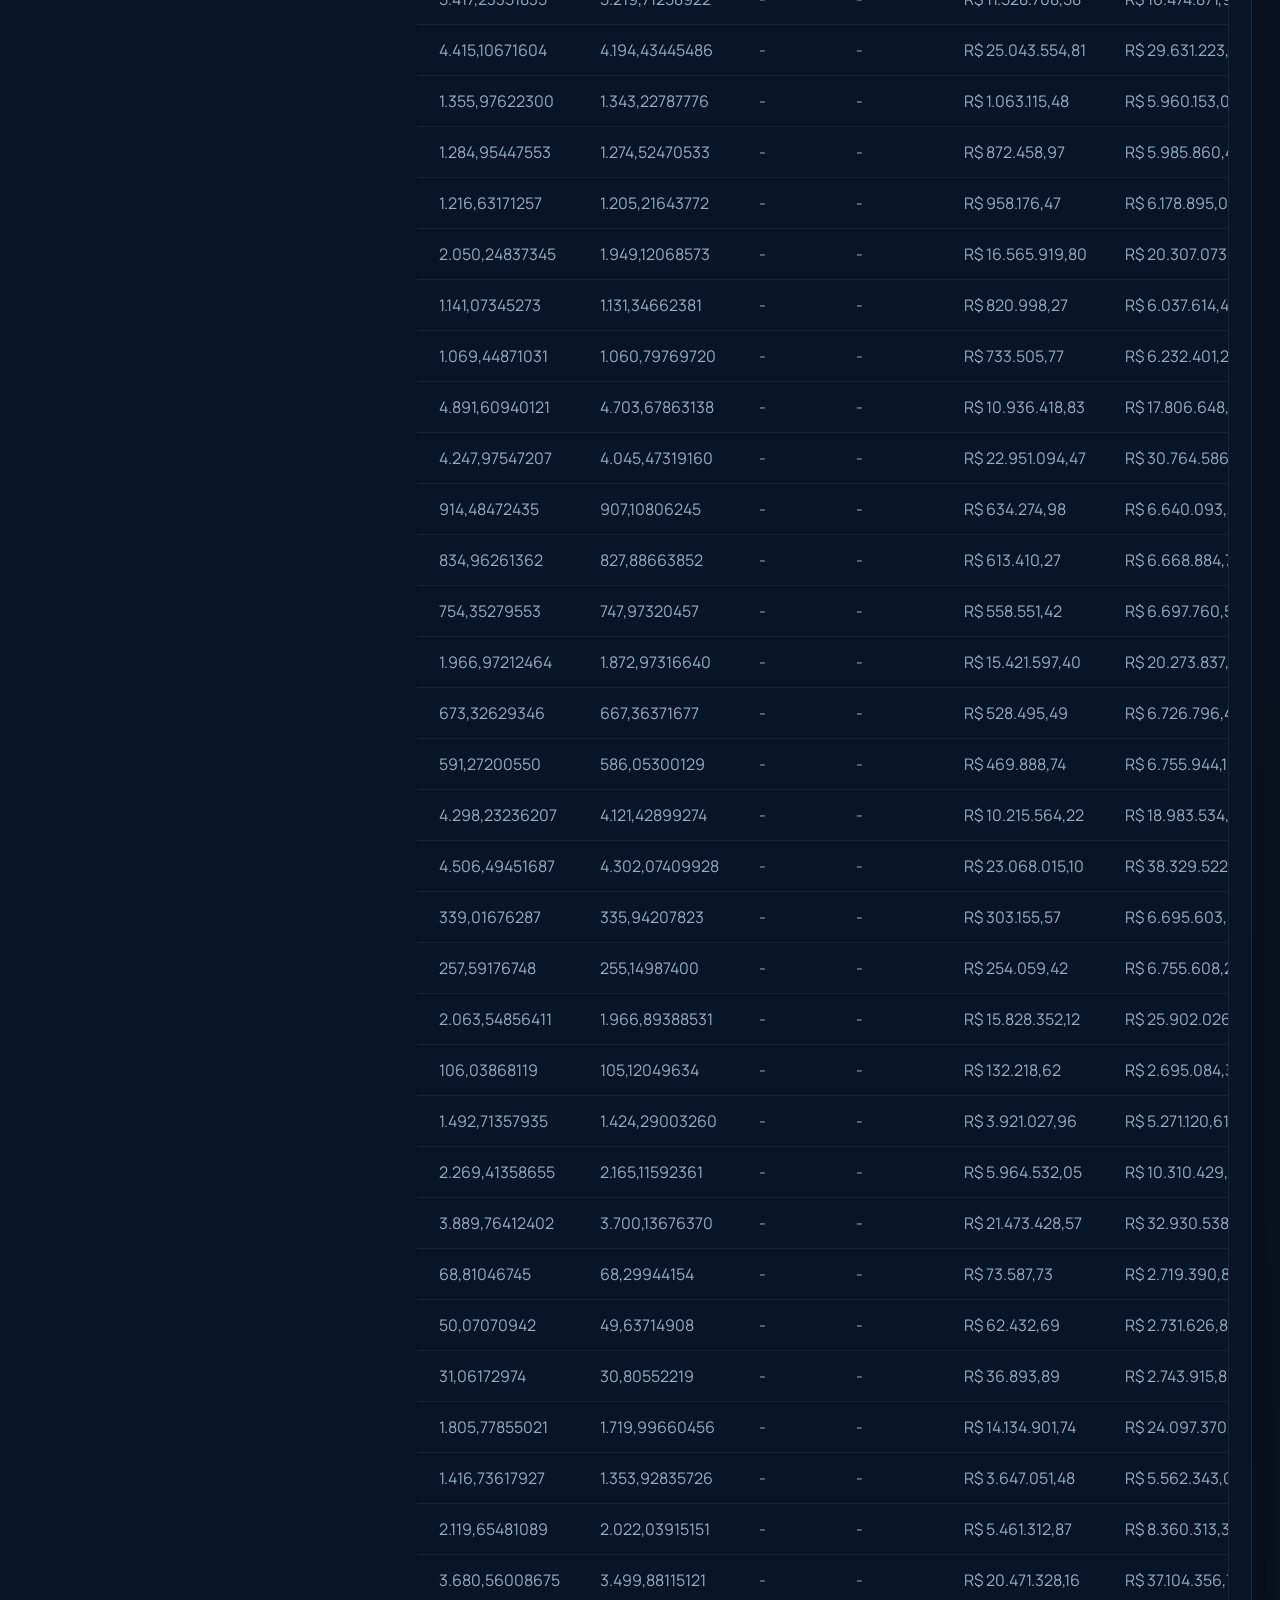
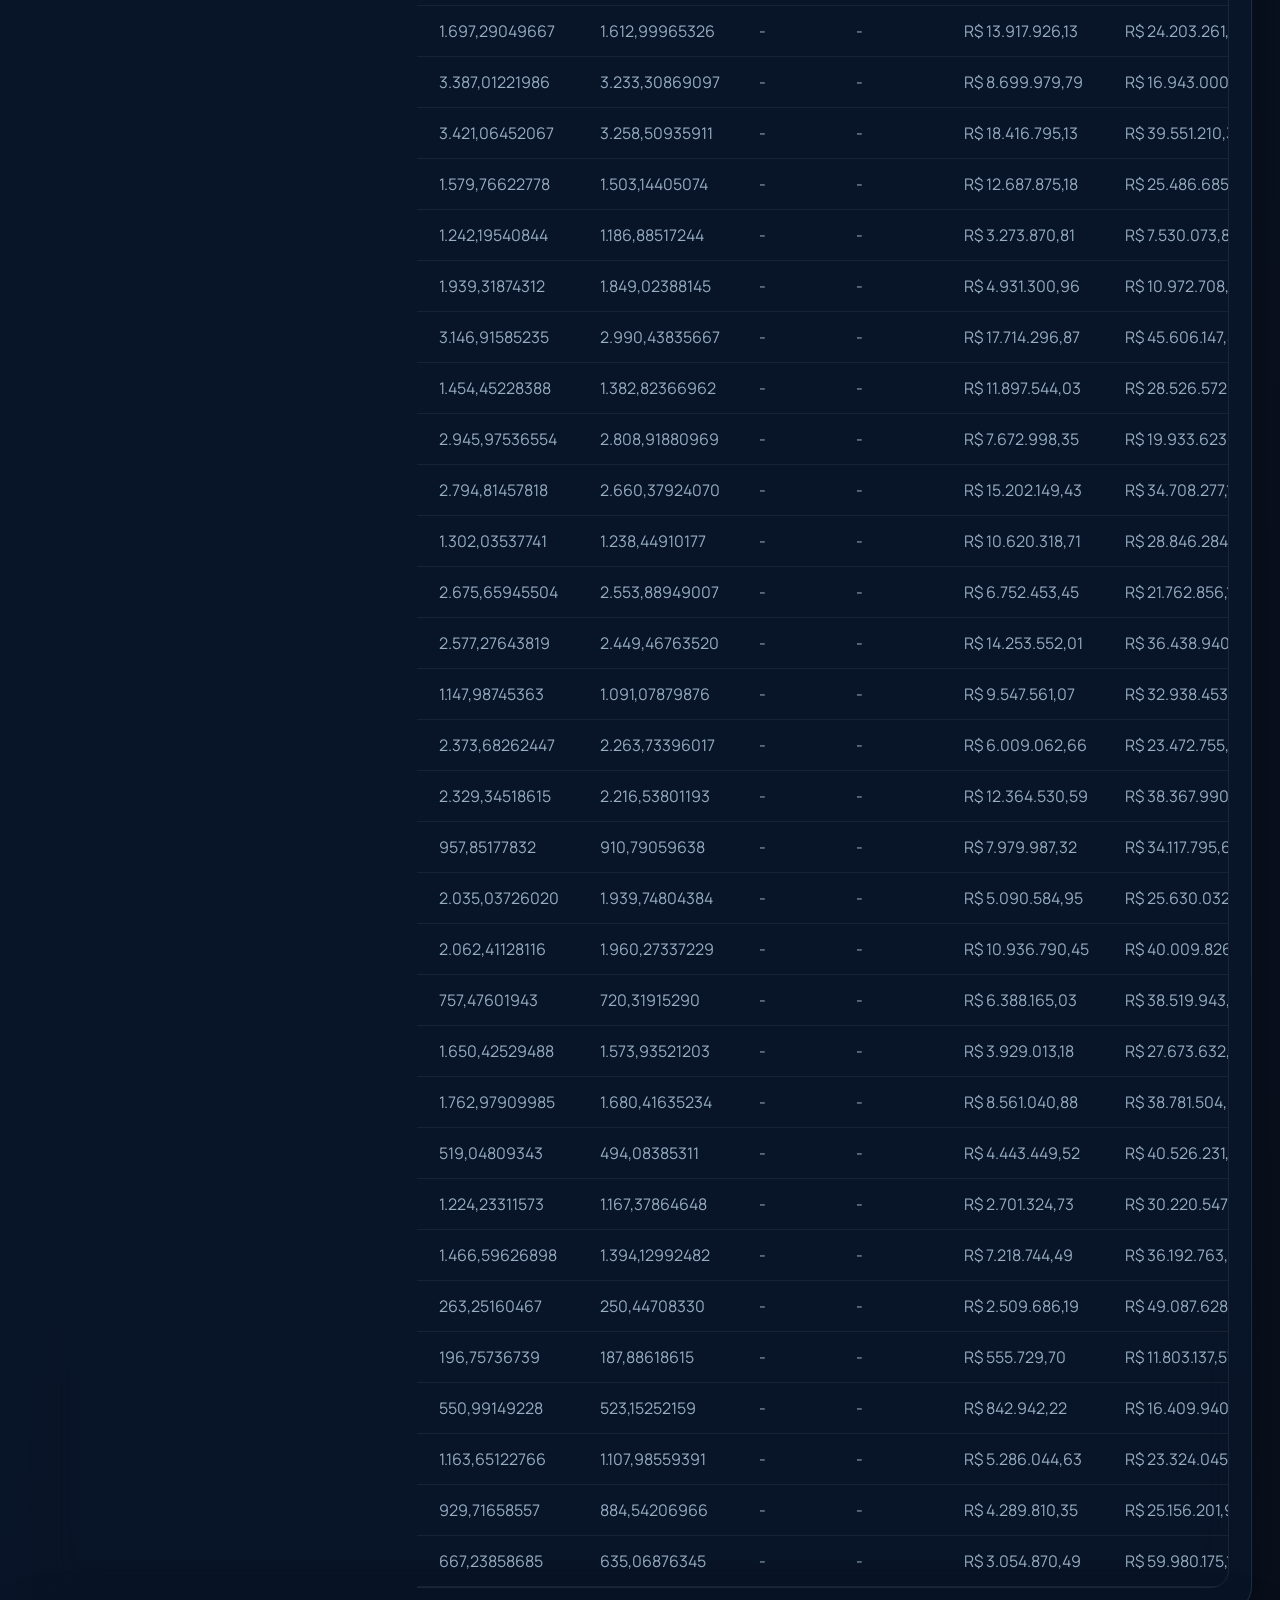
==== commit f7a287ed: "Add daily PU detail view for AXS 10" ====
--- a/docs/index.html
+++ b/docs/index.html
@@ -151,10 +151,11 @@
         <div class="panel-header">
           <div>
             <p class="section-kicker">Detalhamento</p>
-            <h2>Tabela financeira</h2>
+            <h2 id="detailViewTitle">Tabela financeira</h2>
+            <div id="detailViewTabs" class="detail-view-tabs hidden"></div>
           </div>
           <div class="panel-actions">
-            <p class="section-note">Operações com variantes exibem linhas separadas por instrumento, série ou emissão quando aplicável.</p>
+            <p id="detailViewNote" class="section-note">Operações com variantes exibem linhas separadas por instrumento, série ou emissão quando aplicável.</p>
             <div class="download-menu">
               <button id="downloadTableButton" class="secondary-button" type="button">Baixar</button>
               <div id="downloadTableOptions" class="download-options hidden">
--- a/docs/dashboard.css
+++ b/docs/dashboard.css
@@ -426,6 +426,35 @@
   flex-wrap: wrap;
 }
 
+.detail-view-tabs {
+  display: flex;
+  gap: 10px;
+  margin-top: 14px;
+  flex-wrap: wrap;
+}
+
+.detail-view-tabs.hidden {
+  display: none;
+}
+
+.detail-view-tab {
+  border: 1px solid rgba(255, 255, 255, 0.12);
+  background: rgba(255, 255, 255, 0.03);
+  color: var(--text);
+  border-radius: 999px;
+  padding: 9px 14px;
+  font-weight: 700;
+  cursor: pointer;
+  transition: transform 180ms ease, border-color 180ms ease, background 180ms ease;
+}
+
+.detail-view-tab:hover,
+.detail-view-tab.active {
+  transform: translateY(-2px);
+  background: rgba(115, 240, 197, 0.08);
+  border-color: rgba(115, 240, 197, 0.35);
+}
+
 .download-menu {
   position: relative;
 }
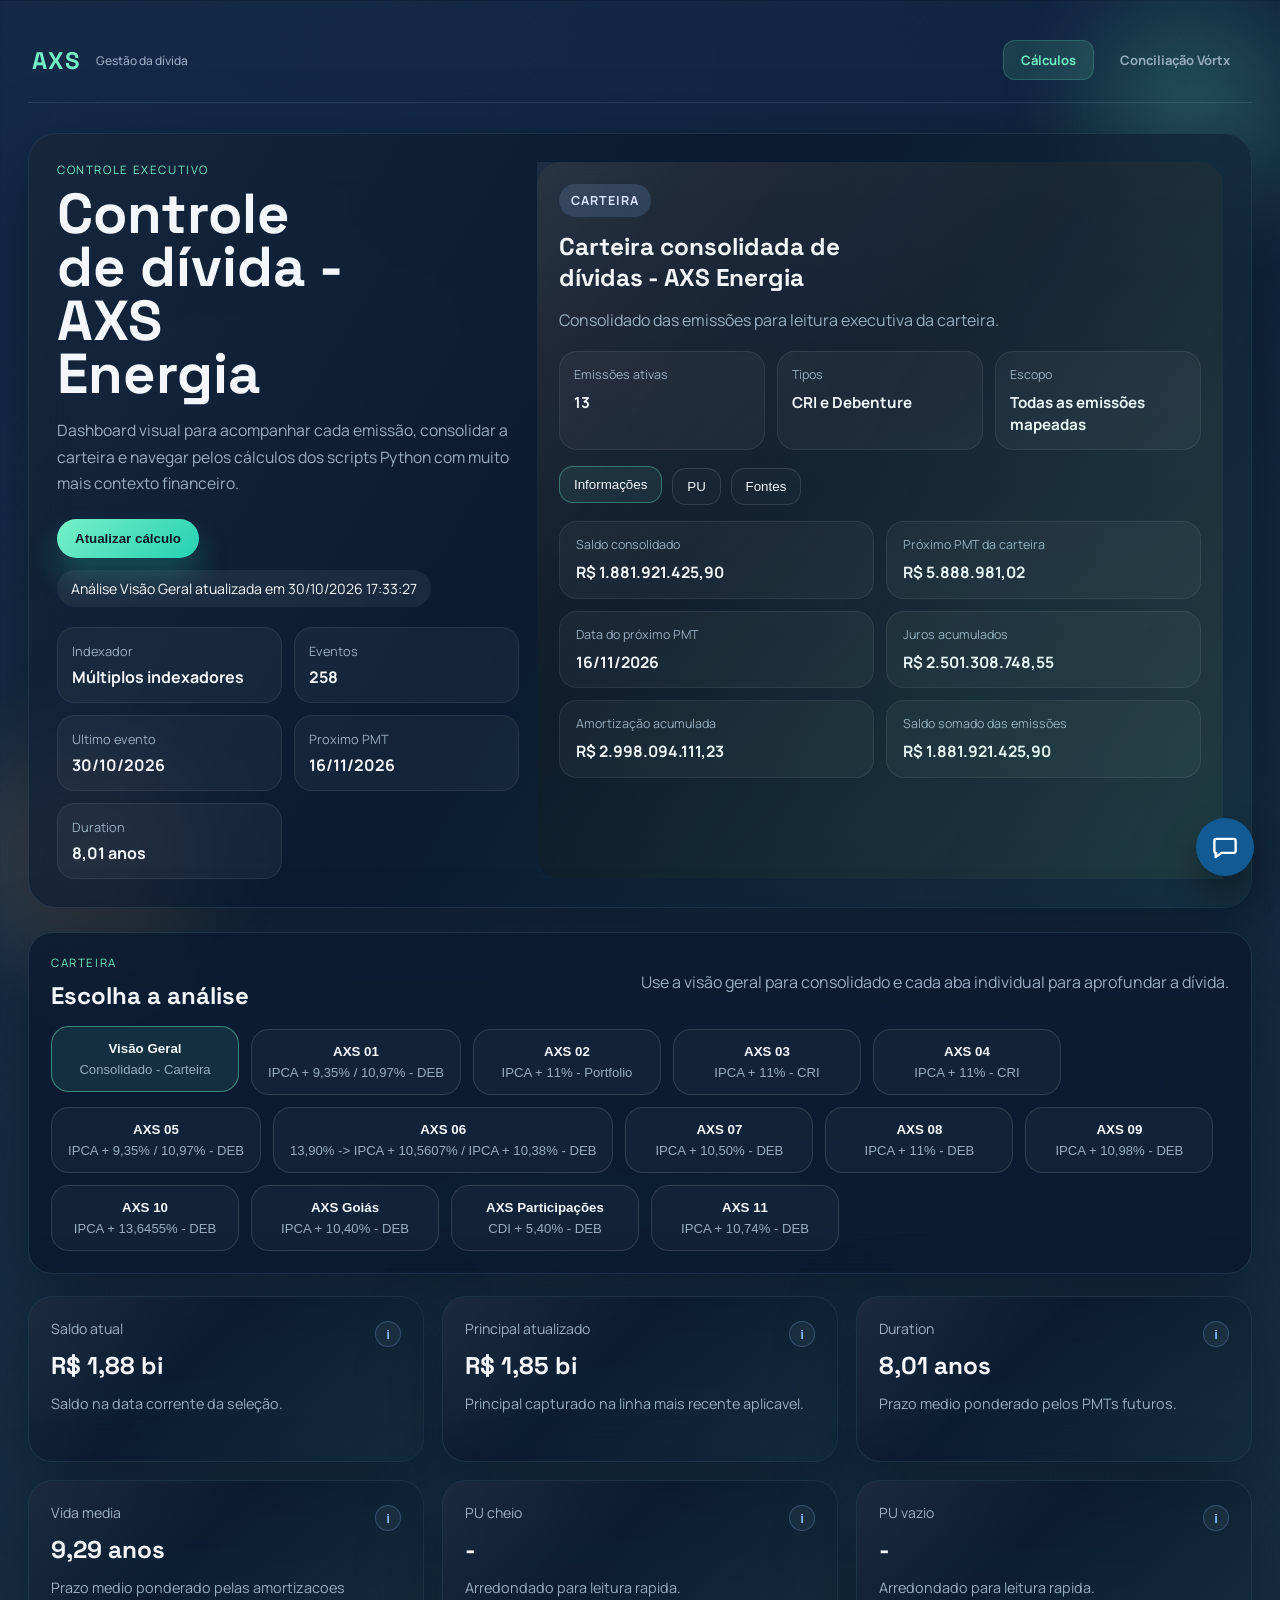
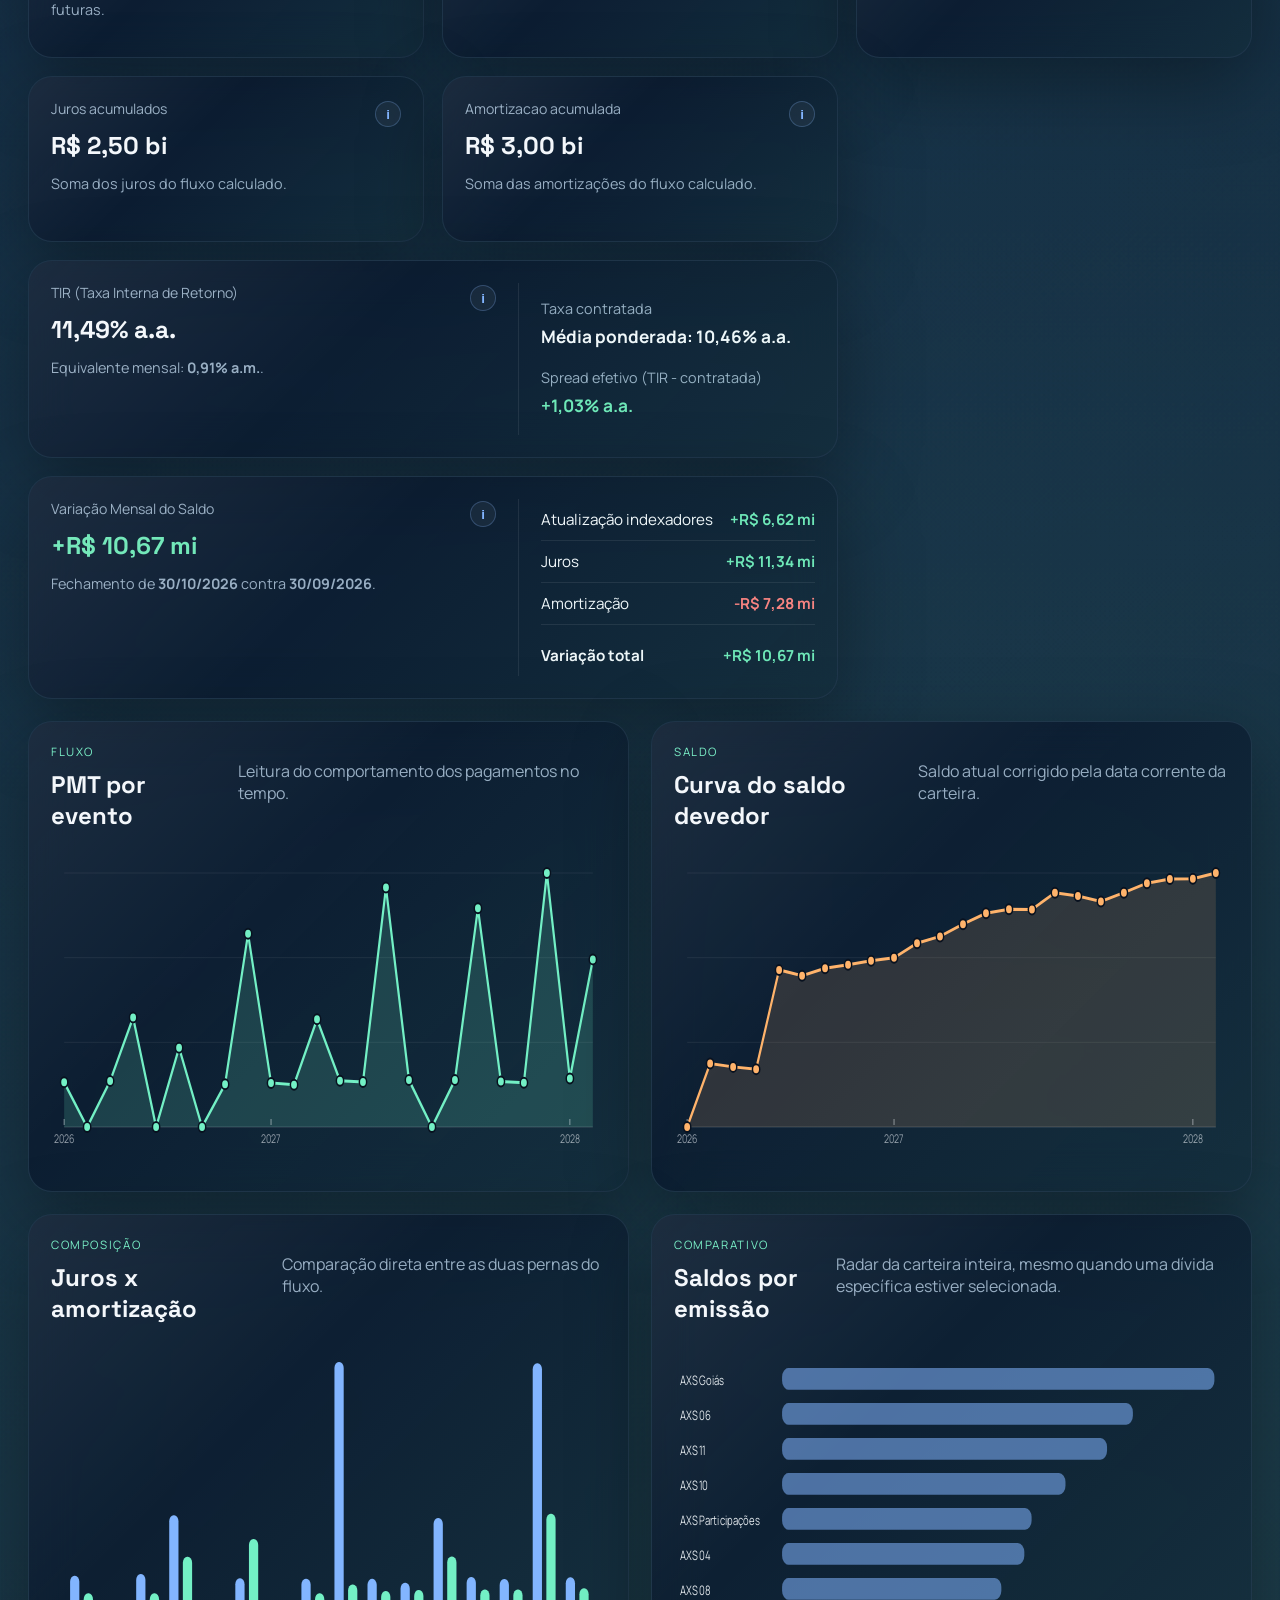
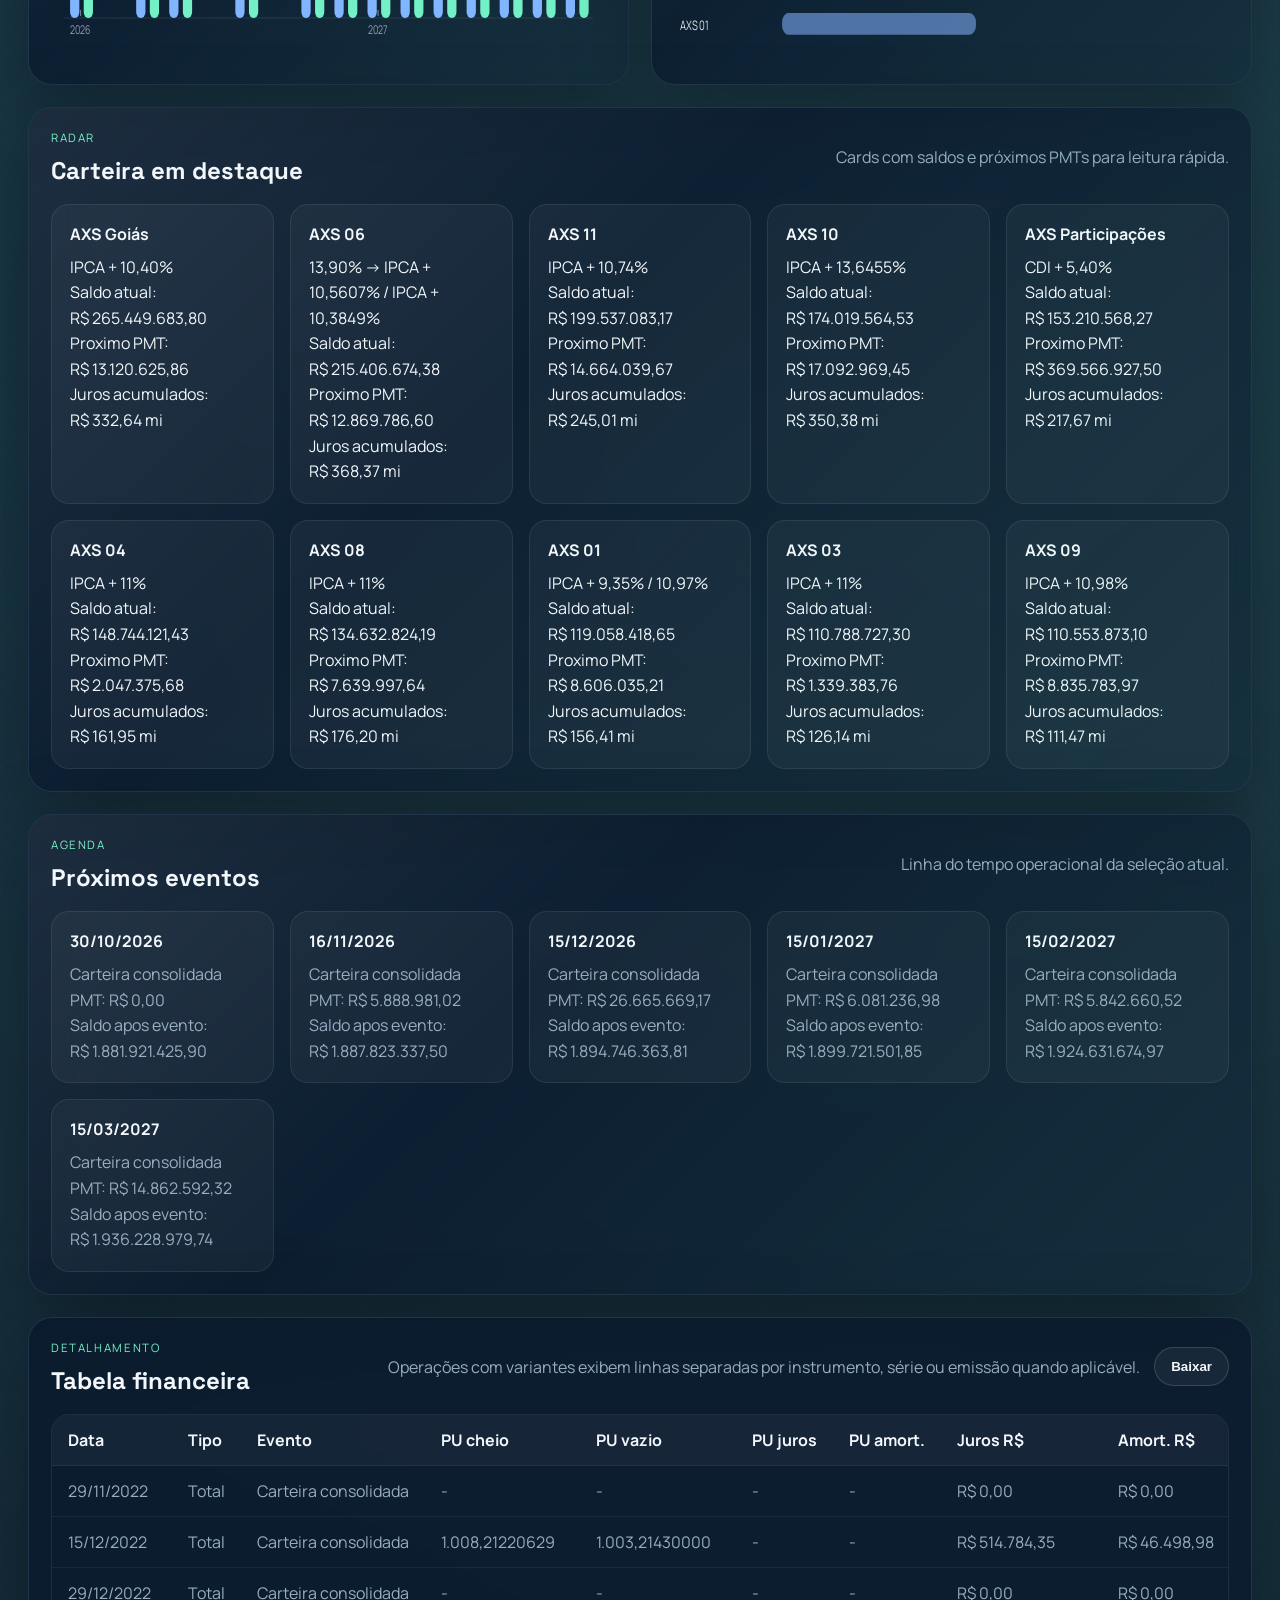
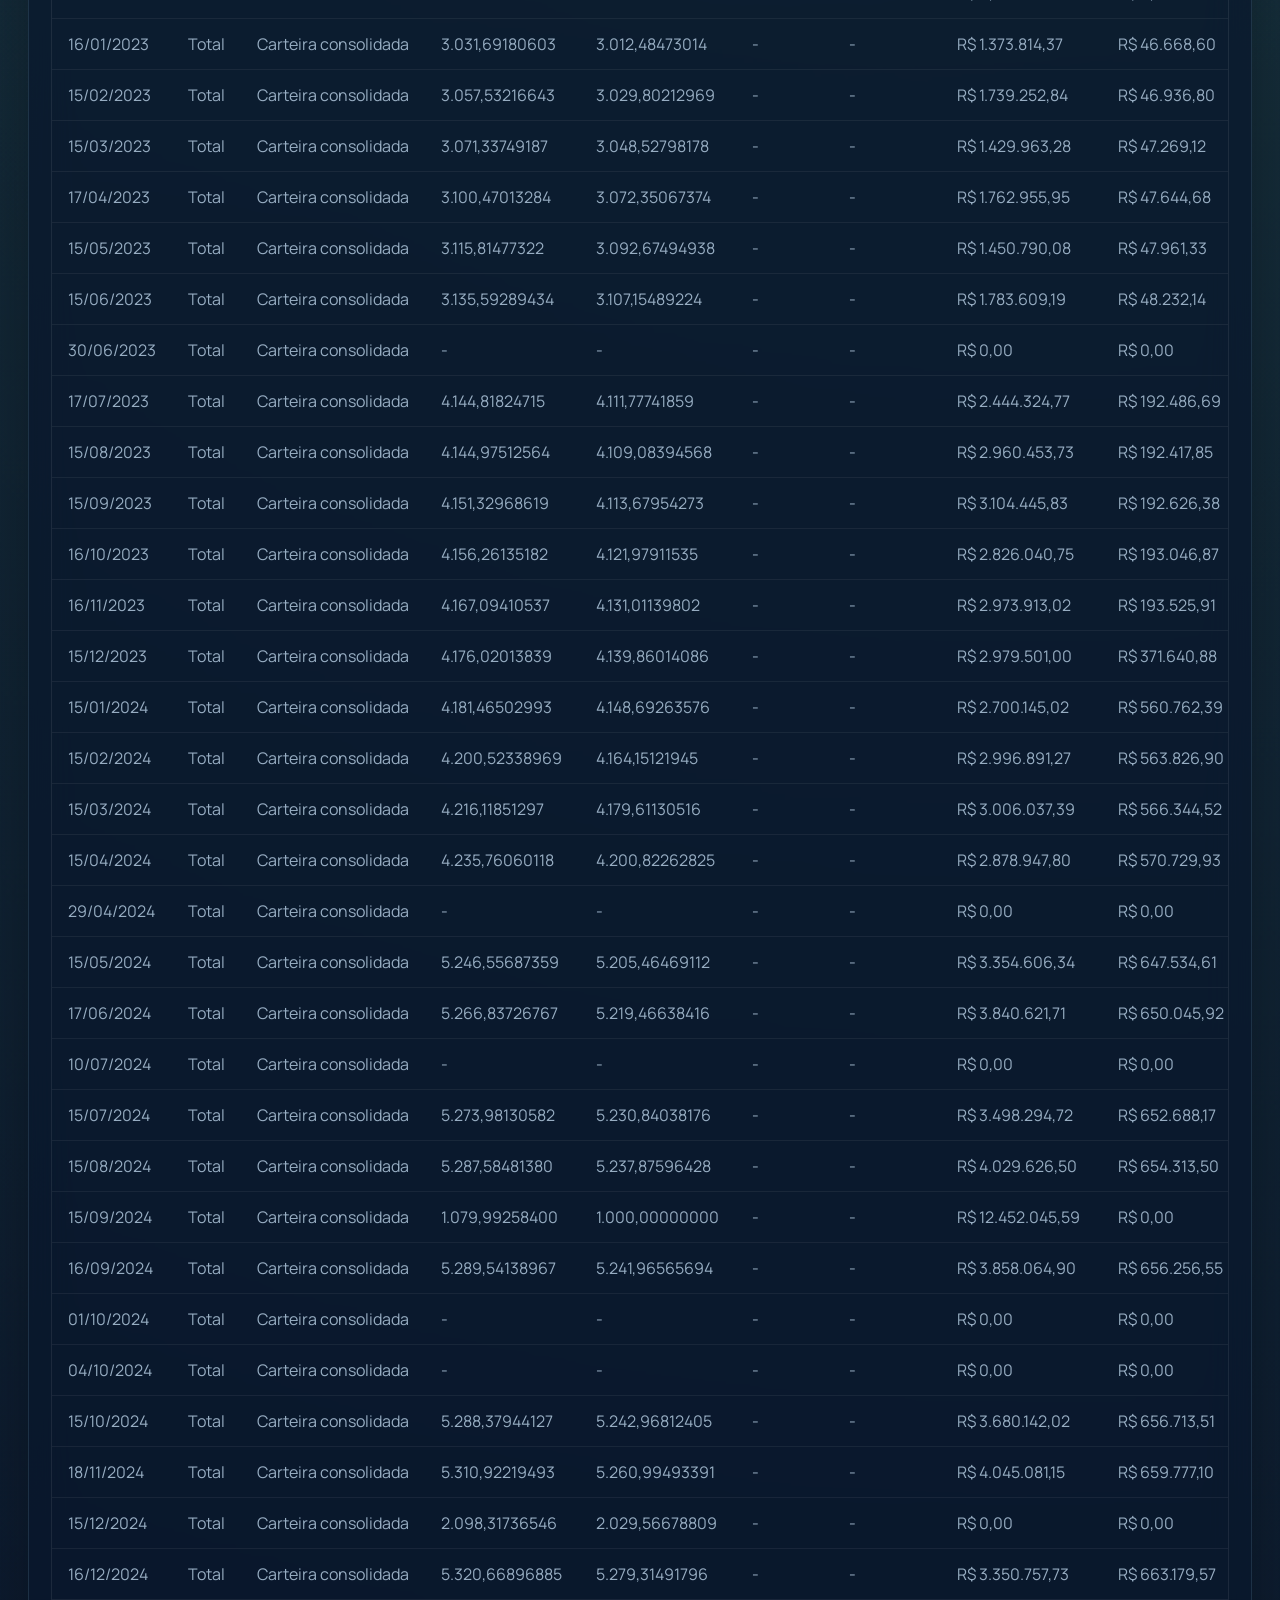
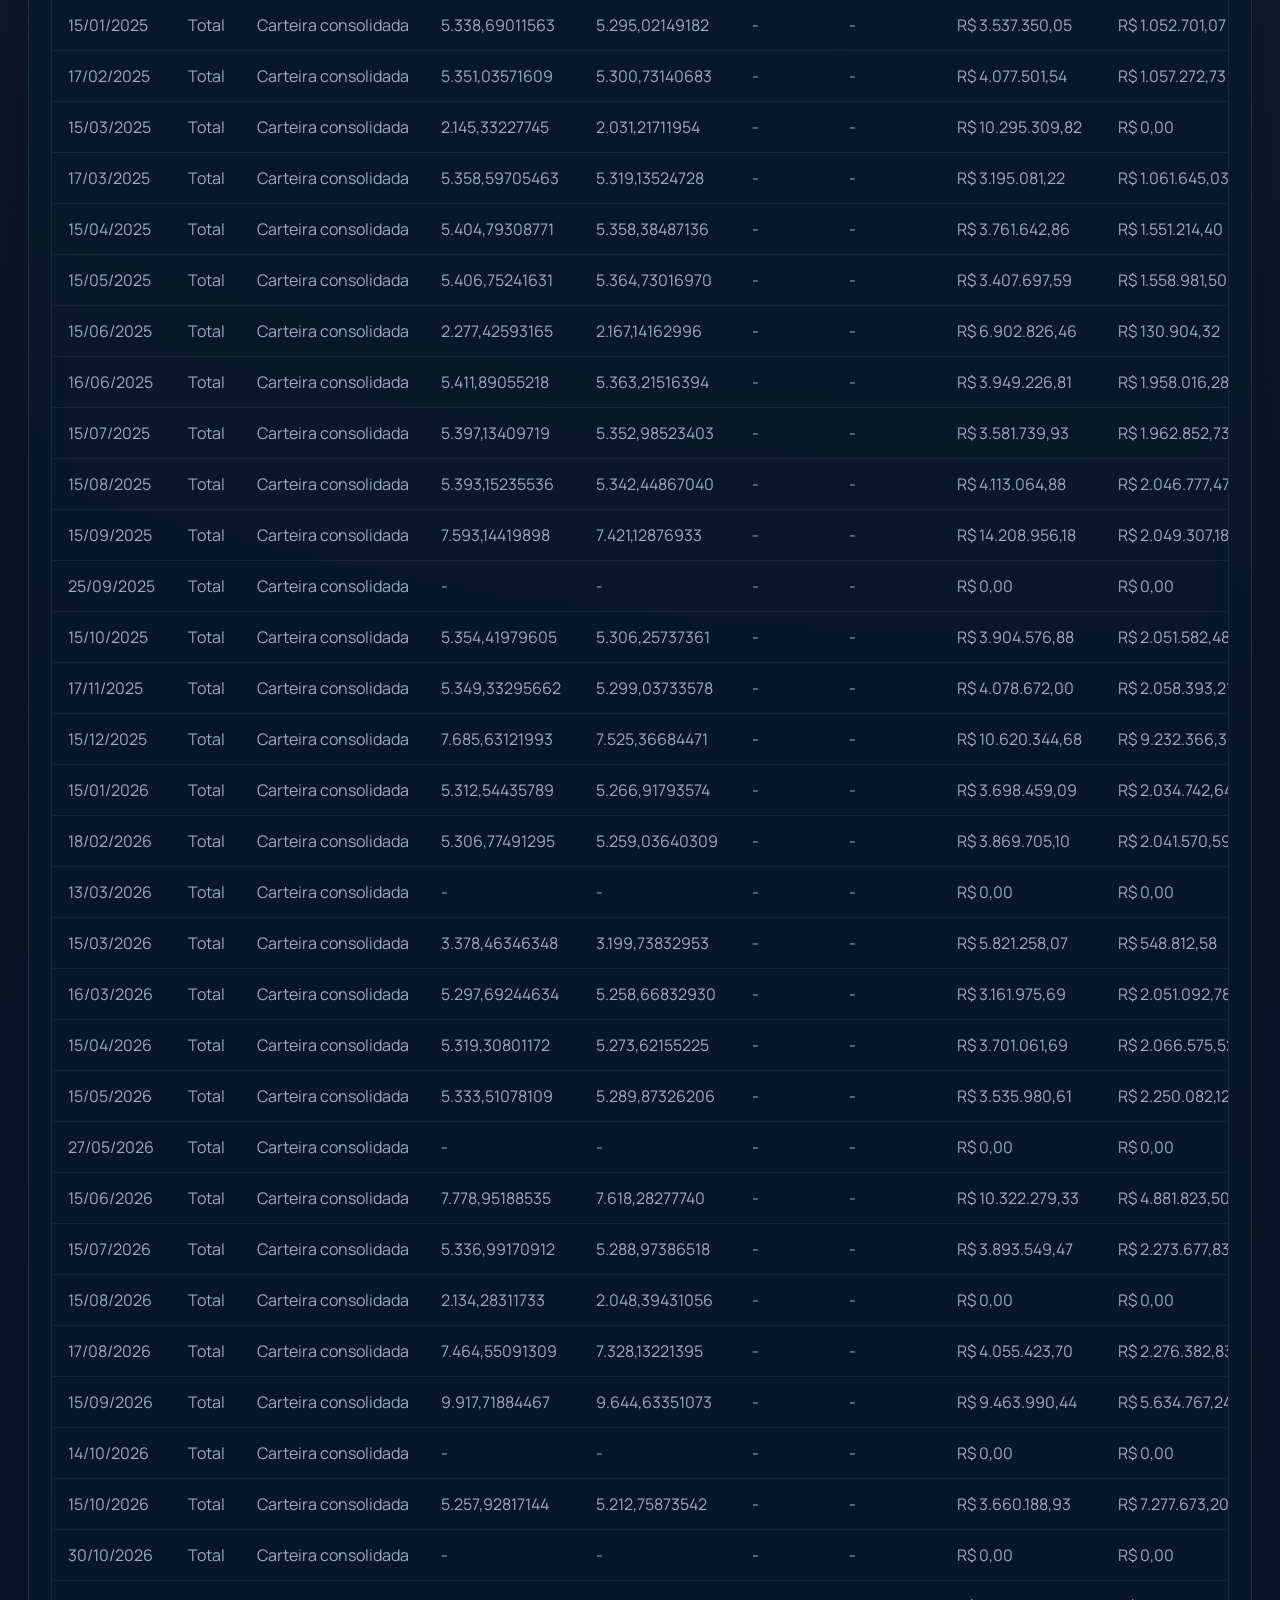
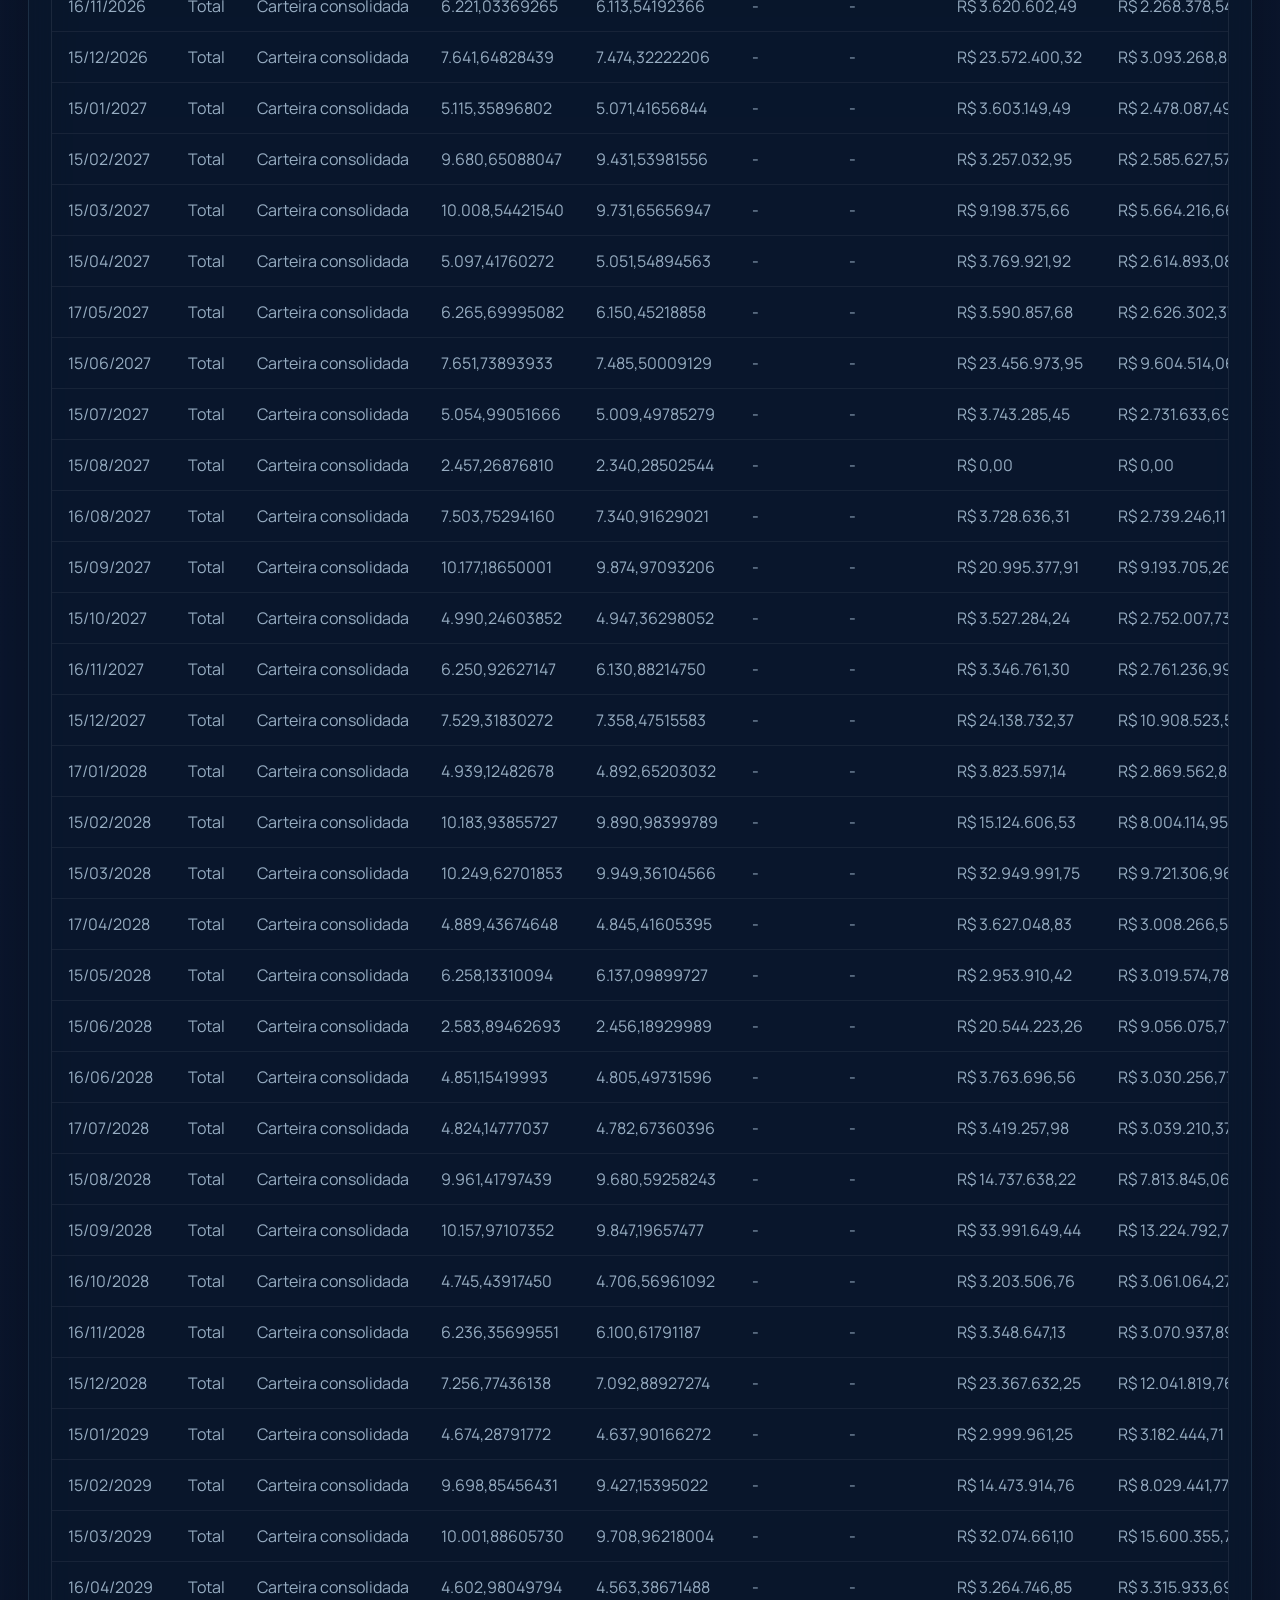
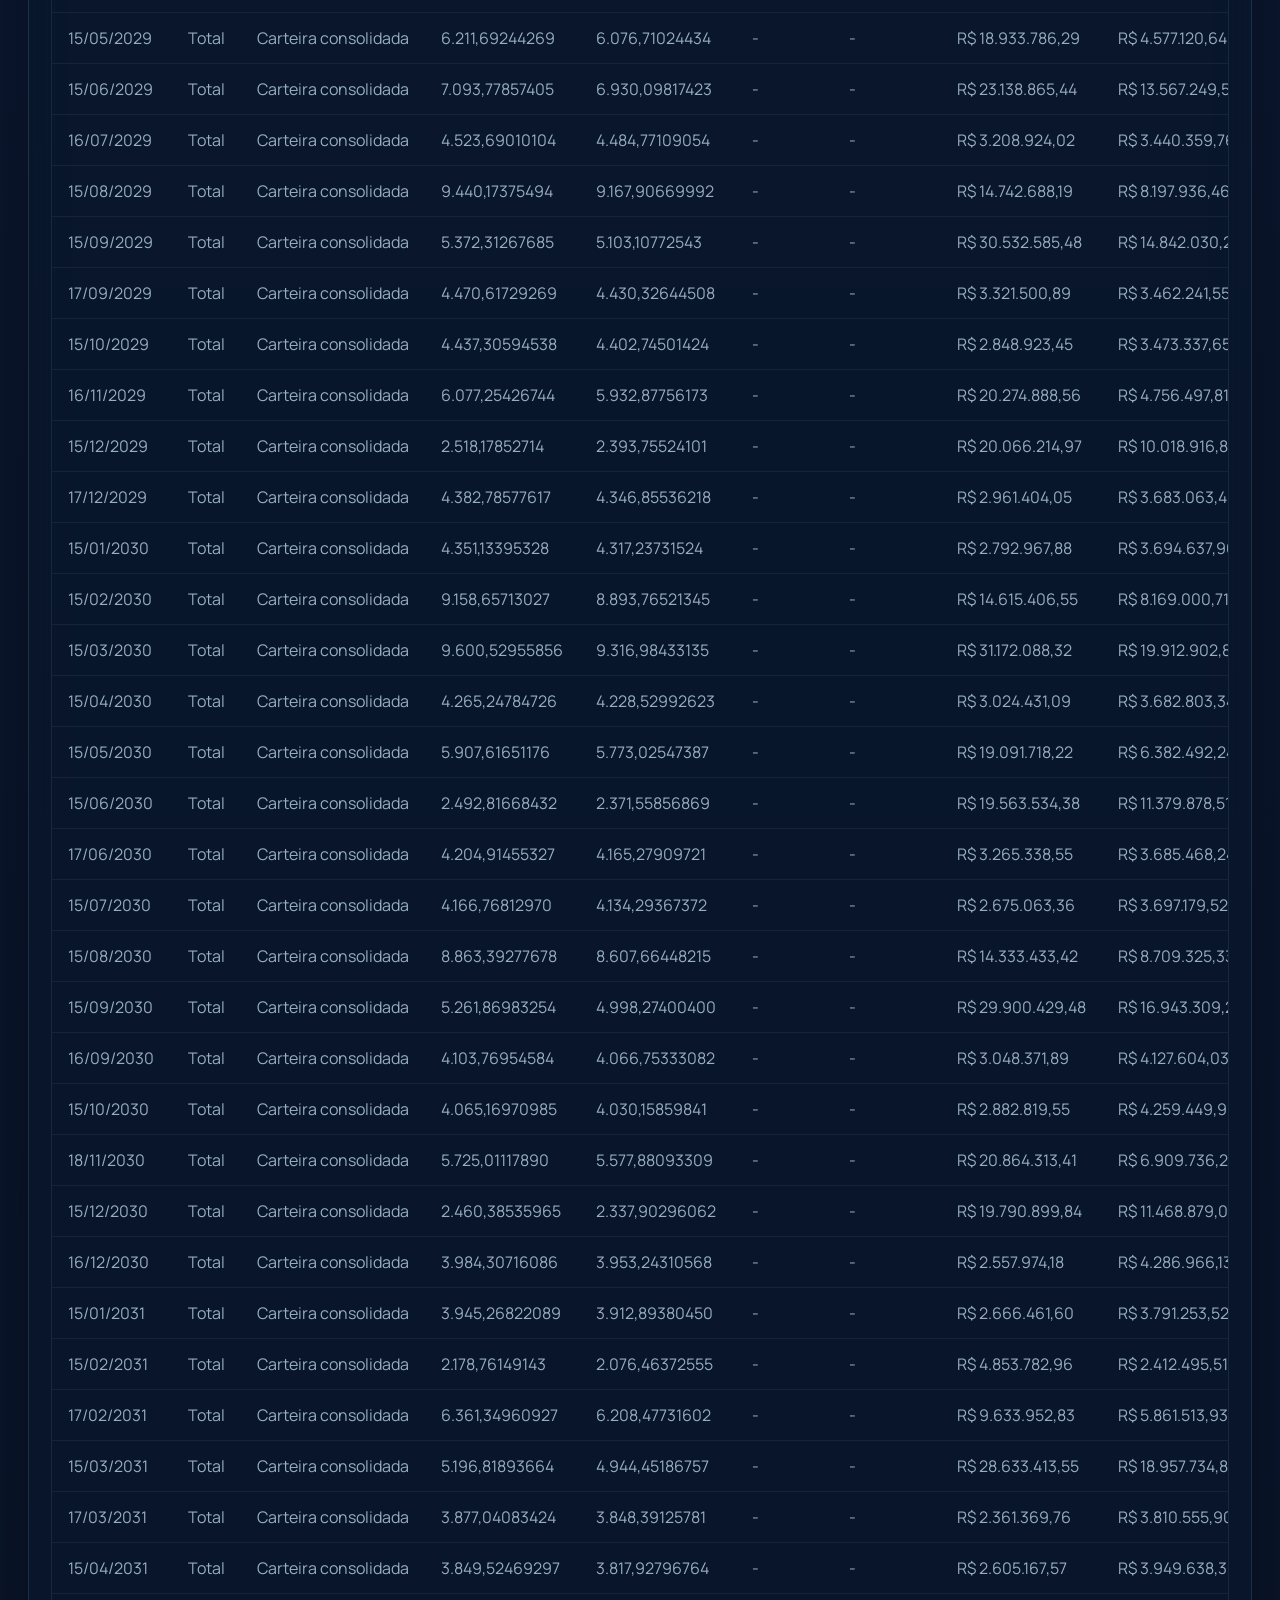
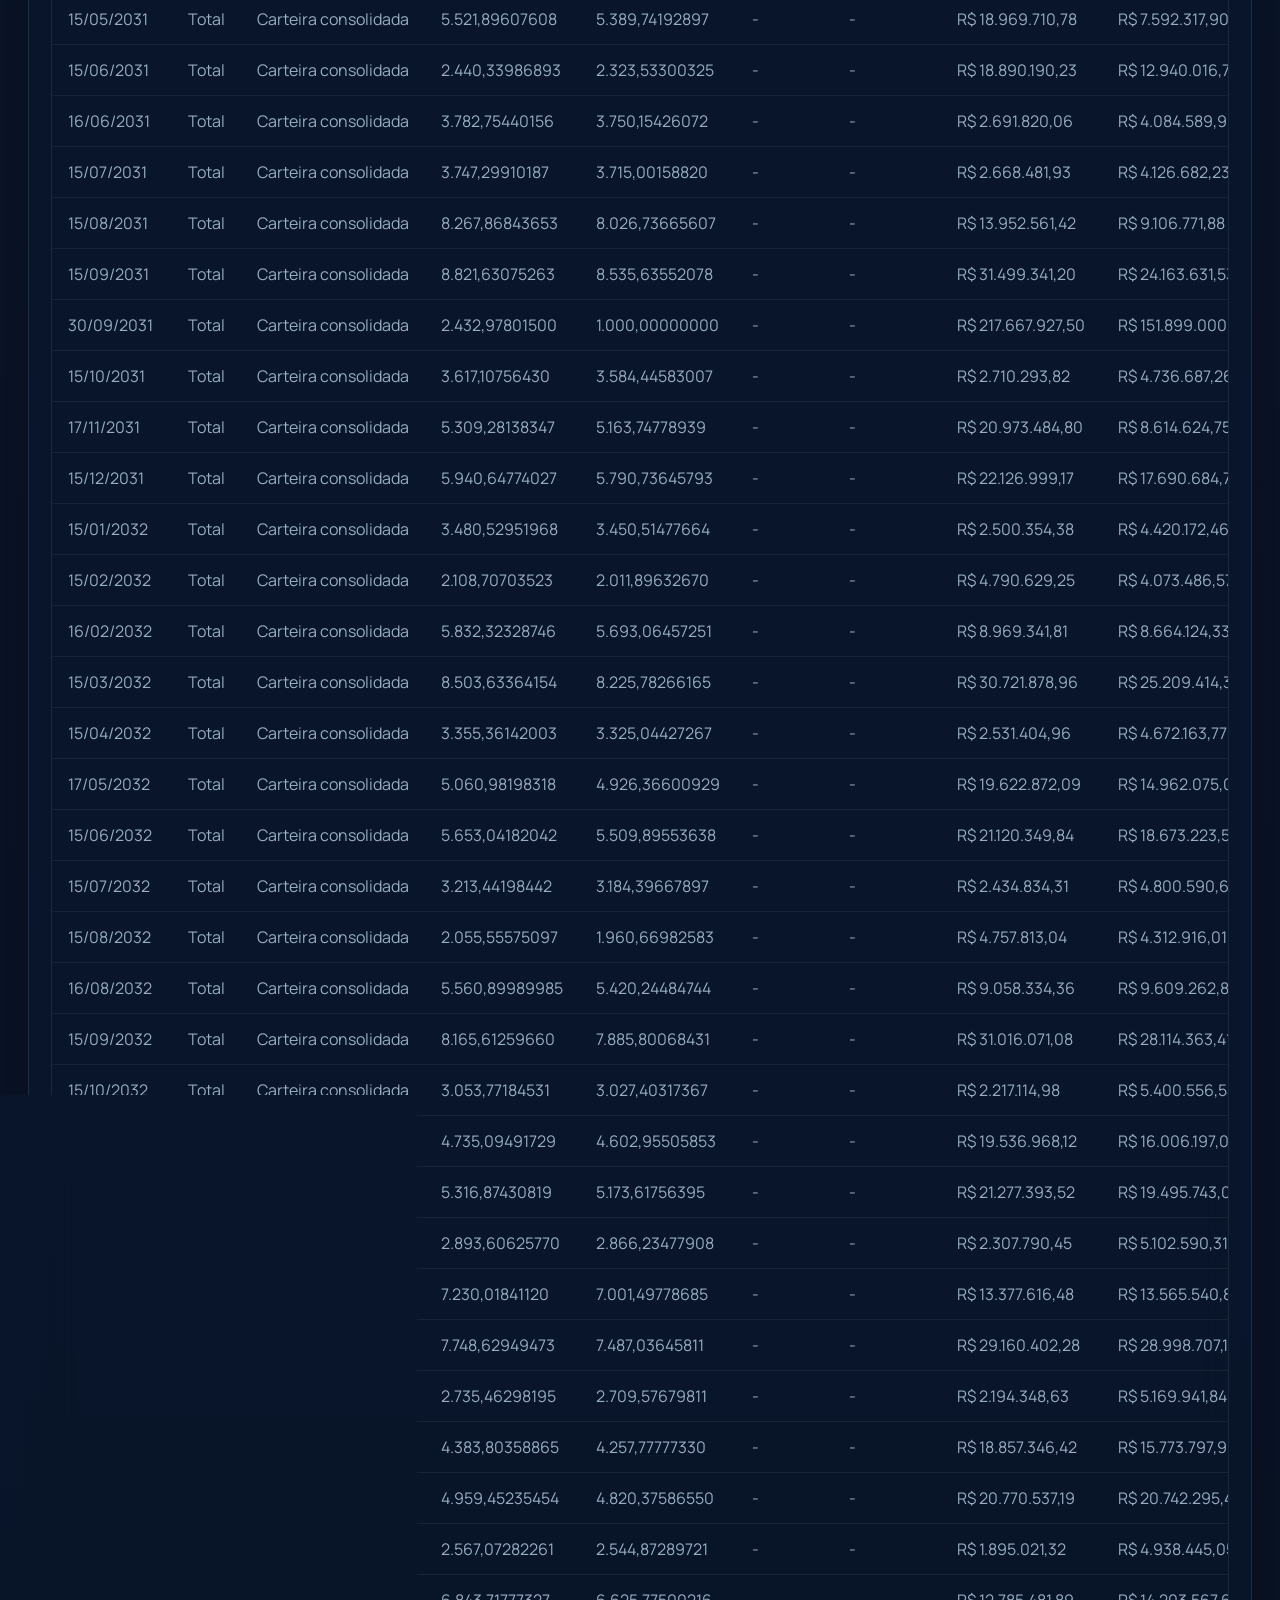
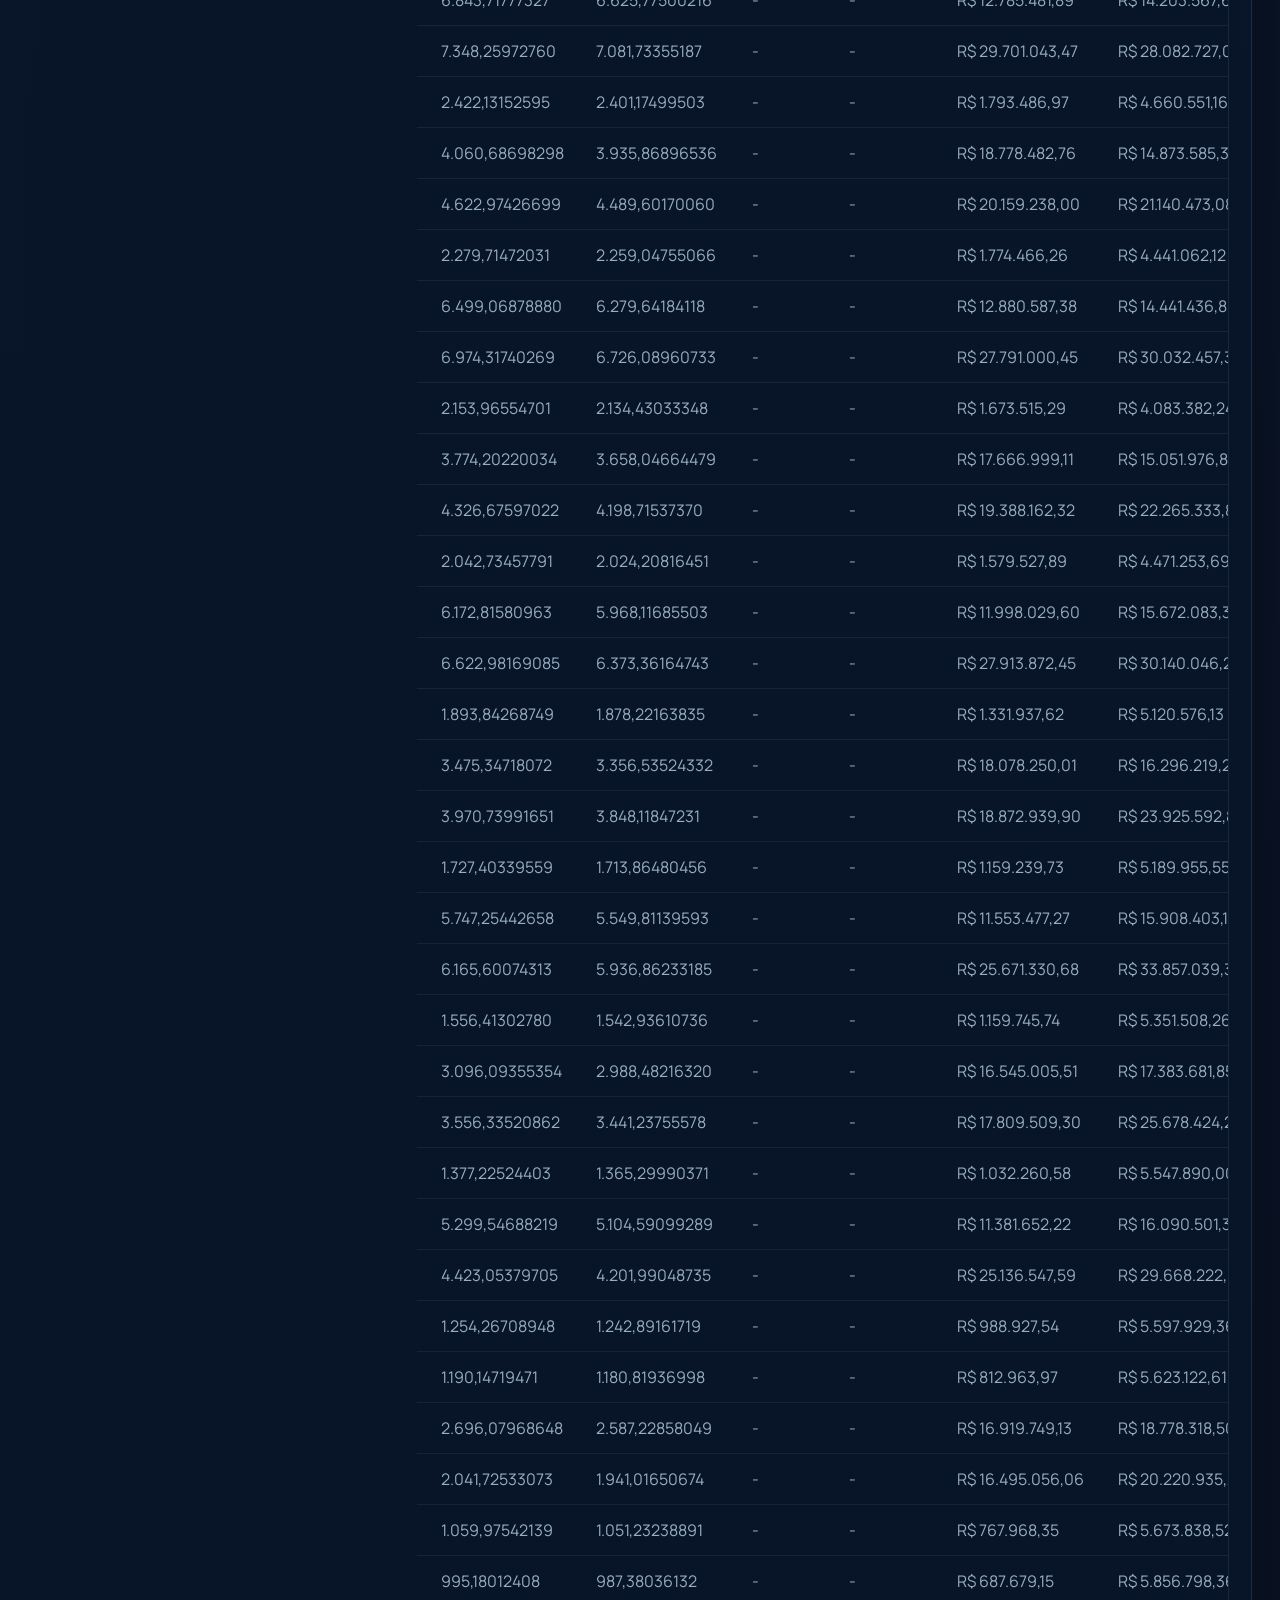
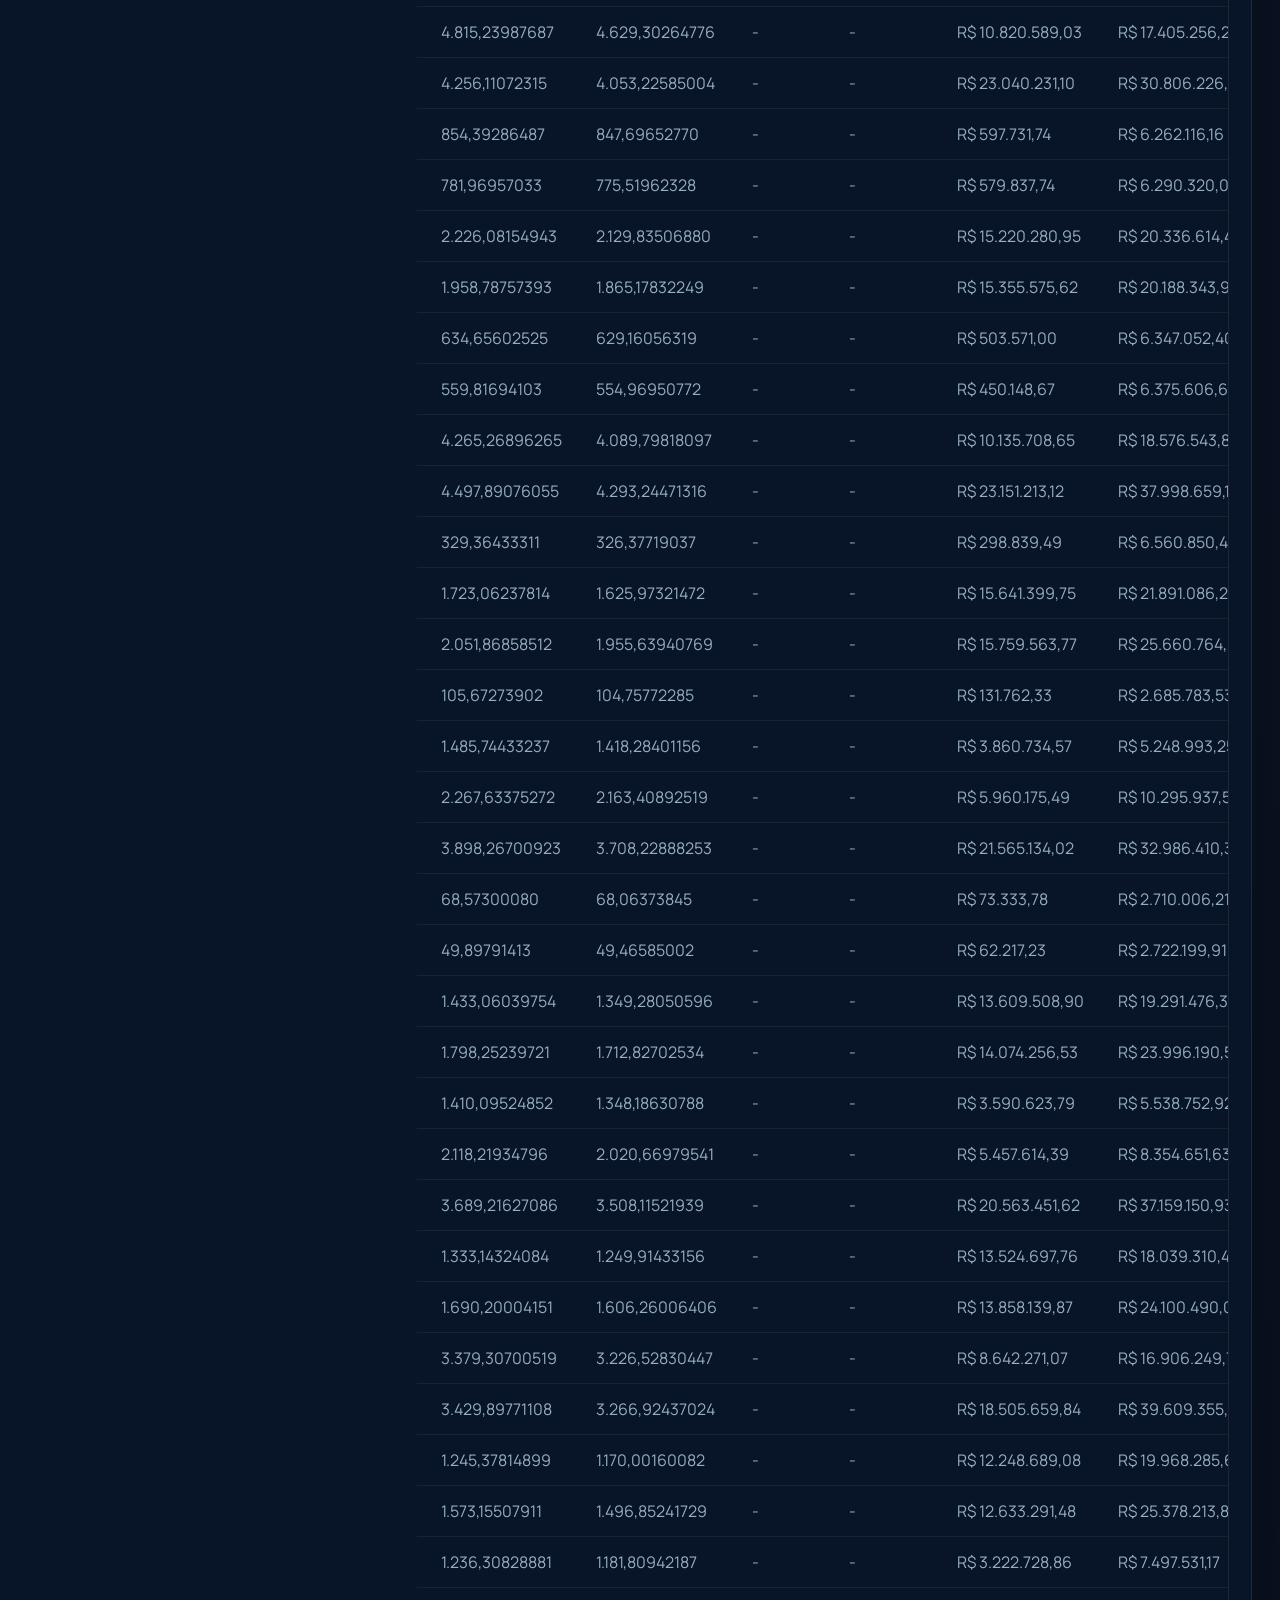
==== commit 171696a2: "Adiciona aba independente de conciliacao com a Vortx" ====
--- a/docs/index.html
+++ b/docs/index.html
@@ -11,6 +11,7 @@
 </head>
 <body>
   <div class="page-shell">
+    <nav class="workspace-nav" aria-label="Áreas do dashboard"><a class="workspace-brand" href="./index.html">AXS <span>Gestão da dívida</span></a><div><a href="./index.html" aria-current="page">Cálculos</a><a href="./vortx.html">Conciliação Vórtx</a></div></nav>
     <div class="ambient ambient-a"></div>
     <div class="ambient ambient-b"></div>
 
--- a/docs/dashboard.css
+++ b/docs/dashboard.css
@@ -12,6 +12,15 @@
 * {
   box-sizing: border-box;
 }
+
+.workspace-nav{display:flex;align-items:center;justify-content:space-between;gap:20px;margin:0 0 30px;padding:12px 4px 22px;border-bottom:1px solid var(--panel-border);position:relative;z-index:1}
+.workspace-nav a{color:var(--muted);text-decoration:none;font-weight:700}
+.workspace-nav .workspace-brand{color:var(--accent);font-family:"Space Grotesk",sans-serif;font-size:24px;letter-spacing:.06em;display:flex;align-items:center;gap:15px}
+.workspace-brand span{font-family:Manrope,sans-serif;font-size:12px;letter-spacing:0;color:var(--muted);font-weight:500}
+.workspace-nav>div{display:flex;gap:8px}
+.workspace-nav>div>a{font-size:13px;border-radius:12px;padding:11px 18px}
+.workspace-nav a[aria-current=page]{background:rgba(115,240,197,.12);color:var(--accent);box-shadow:inset 0 0 0 1px rgba(115,240,197,.2)}
+@media(max-width:700px){.workspace-nav{align-items:start;gap:18px;flex-direction:column;margin-bottom:16px;padding-bottom:18px}.workspace-nav>div{width:100%}.workspace-nav>div>a{flex:1;text-align:center;padding:10px 12px;font-size:12px}}
 
 html,
 body {
@@ -410,6 +419,88 @@
   line-height: 1.5;
 }
 
+.metric-card-wide {
+  grid-column: span 2;
+  min-height: 198px;
+}
+
+.metric-feature-layout {
+  display: grid;
+  grid-template-columns: minmax(0, 1.2fr) minmax(260px, 0.8fr);
+  gap: 22px;
+  height: 100%;
+}
+
+.metric-feature-main,
+.metric-feature-side {
+  display: flex;
+  flex-direction: column;
+}
+
+.metric-feature-side {
+  gap: 18px;
+  justify-content: center;
+  border-left: 1px solid rgba(255, 255, 255, 0.08);
+  padding-left: 22px;
+}
+
+.metric-feature-block {
+  display: grid;
+  gap: 6px;
+}
+
+.metric-feature-label {
+  font-size: 0.9rem;
+  color: var(--muted);
+}
+
+.metric-feature-value {
+  font-size: 1.08rem;
+  line-height: 1.45;
+}
+
+.metric-breakdown {
+  gap: 0;
+}
+
+.metric-breakdown-row {
+  display: flex;
+  align-items: center;
+  justify-content: space-between;
+  gap: 16px;
+  padding: 10px 0;
+  border-bottom: 1px solid rgba(255, 255, 255, 0.08);
+  font-size: 0.95rem;
+}
+
+.metric-breakdown-row:last-child {
+  border-bottom: 0;
+}
+
+.metric-breakdown-total {
+  margin-top: 6px;
+  padding-top: 14px;
+  font-weight: 700;
+}
+
+.metric-trend.positive,
+.metric-breakdown-row.positive strong,
+.metric-breakdown-total.positive strong {
+  color: #6ee7b7;
+}
+
+.metric-trend.negative,
+.metric-breakdown-row.negative strong,
+.metric-breakdown-total.negative strong {
+  color: #ff7d7d;
+}
+
+.metric-trend.neutral,
+.metric-breakdown-row.neutral strong,
+.metric-breakdown-total.neutral strong {
+  color: var(--text);
+}
+
 .panel-header {
   display: flex;
   justify-content: space-between;
@@ -850,6 +941,21 @@
     grid-template-columns: repeat(2, minmax(0, 1fr));
   }
 
+  .metric-card-wide {
+    grid-column: span 2;
+  }
+
+  .metric-feature-layout {
+    grid-template-columns: 1fr;
+  }
+
+  .metric-feature-side {
+    border-left: 0;
+    border-top: 1px solid rgba(255, 255, 255, 0.08);
+    padding-left: 0;
+    padding-top: 18px;
+  }
+
   .instrument-panel {
     max-width: none;
   }
@@ -875,6 +981,10 @@
     grid-template-columns: 1fr;
   }
 
+  .metric-card-wide {
+    grid-column: span 1;
+  }
+
   .chart-panel {
     grid-column: span 12;
   }
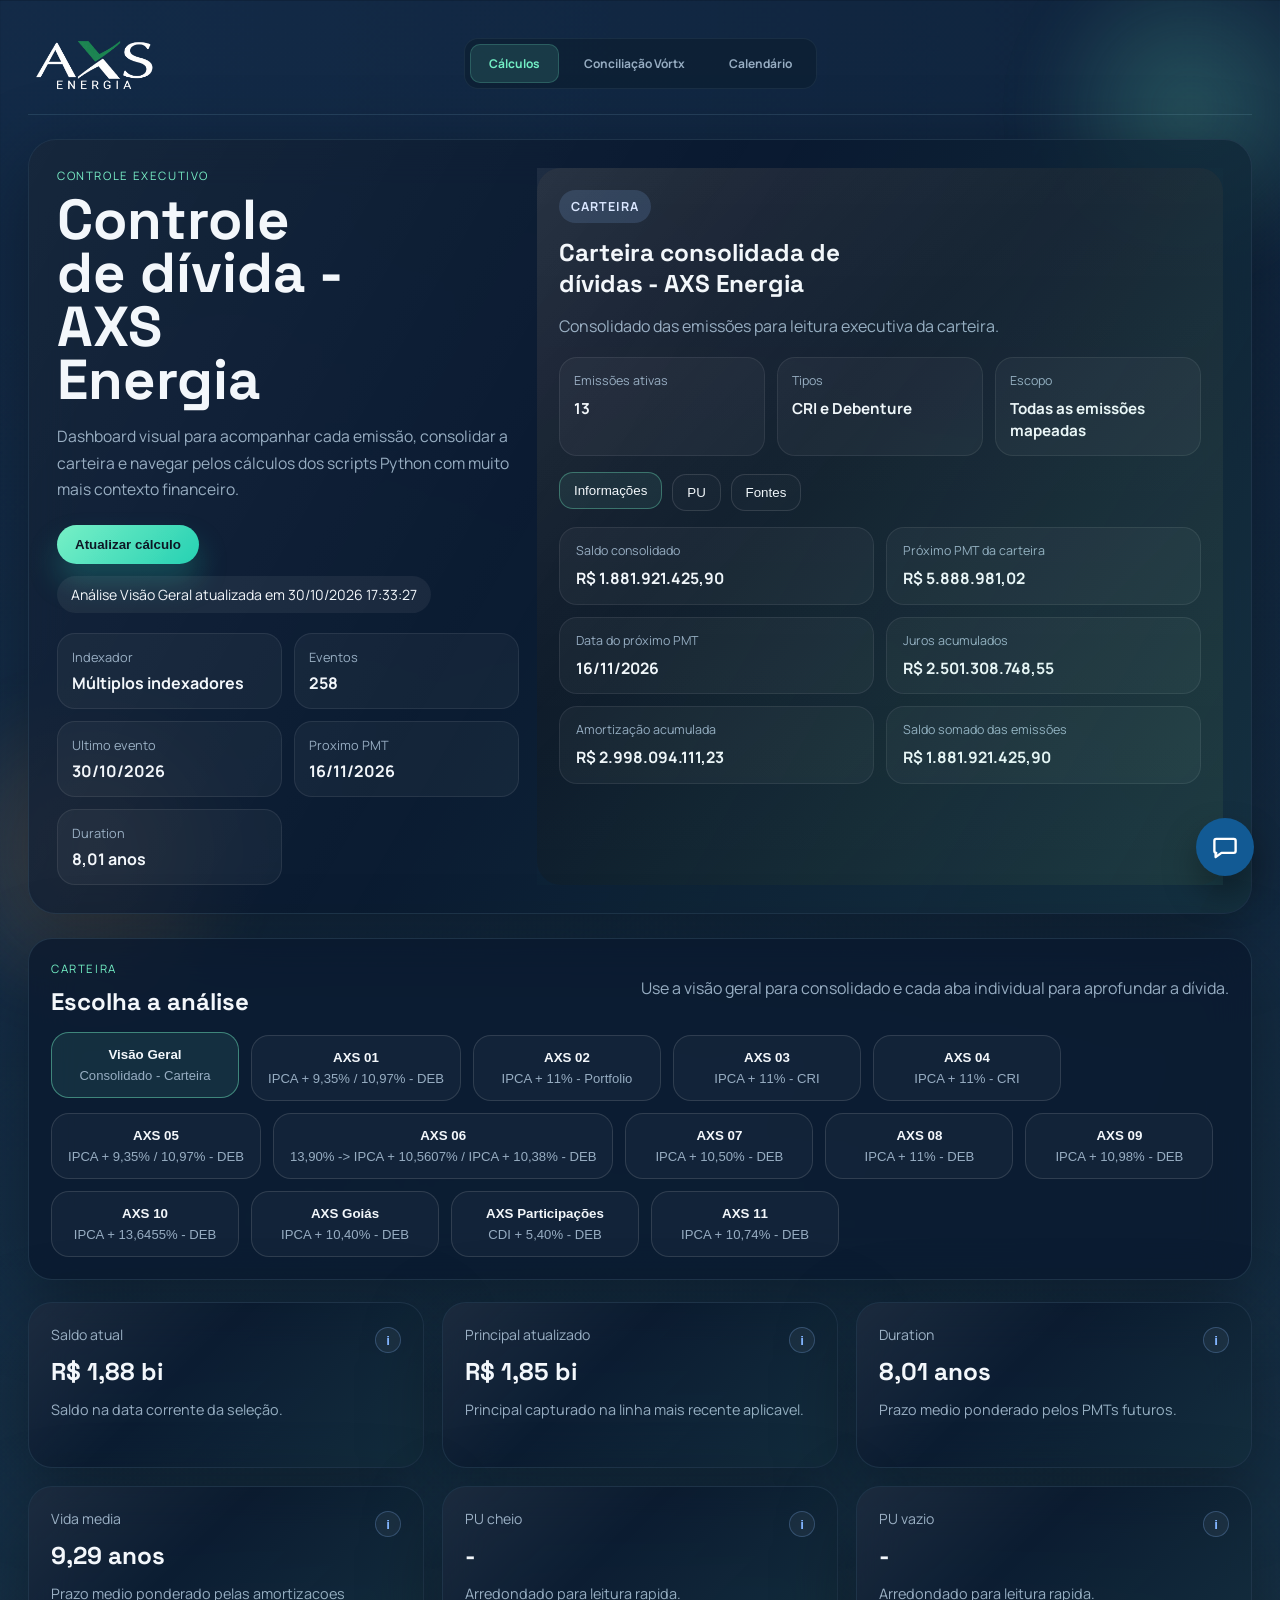
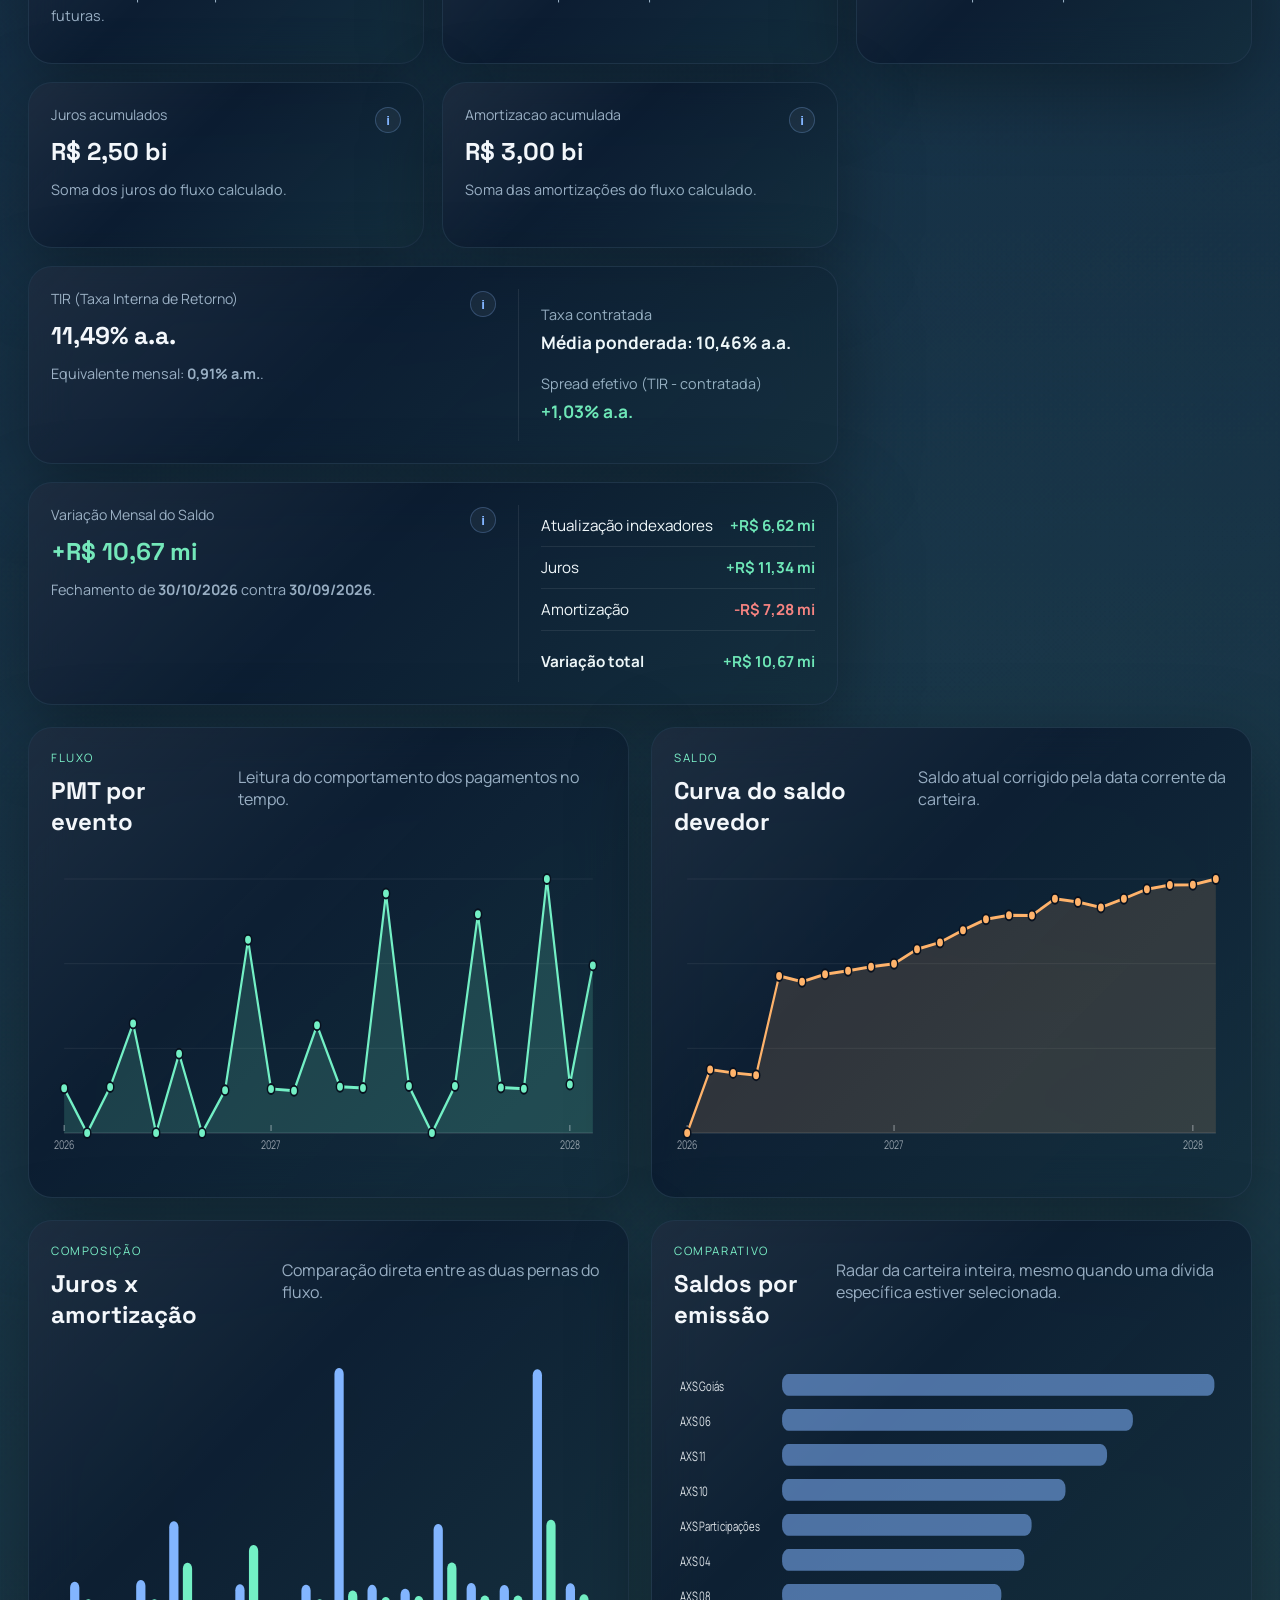
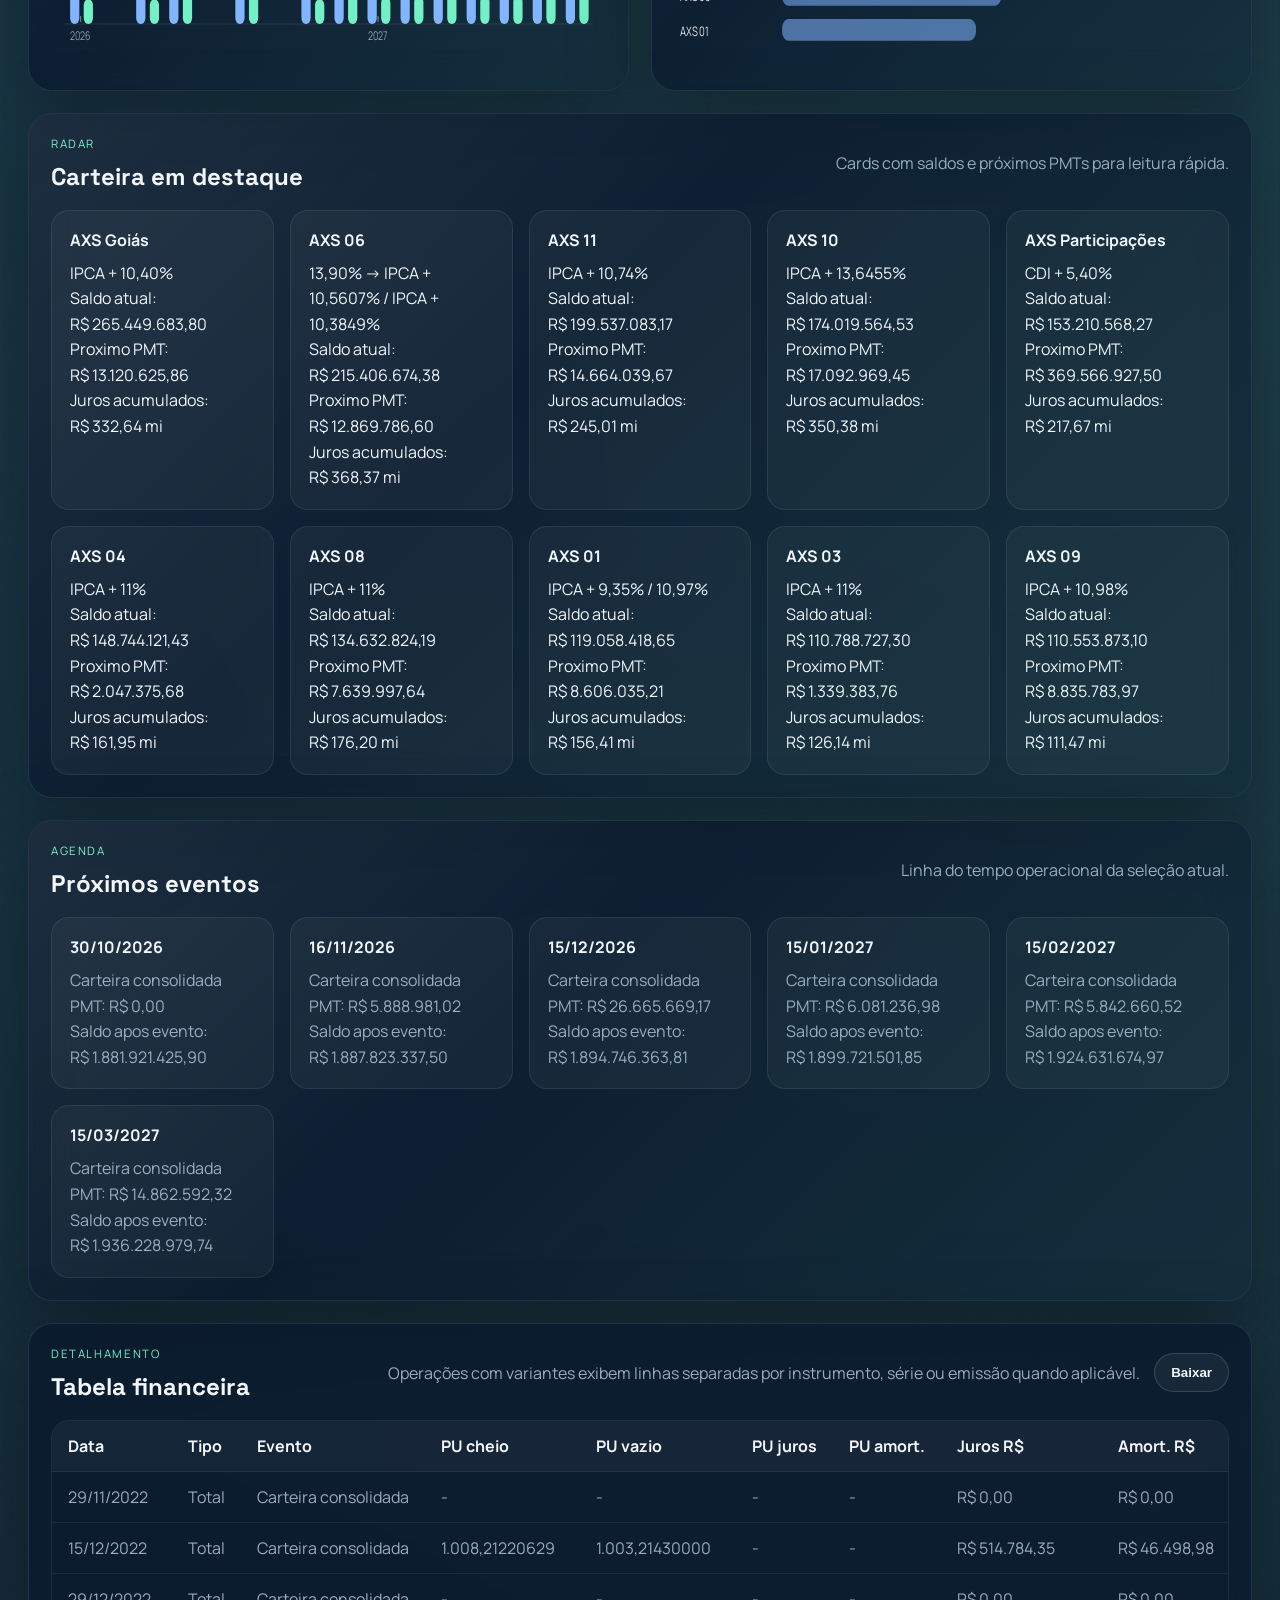
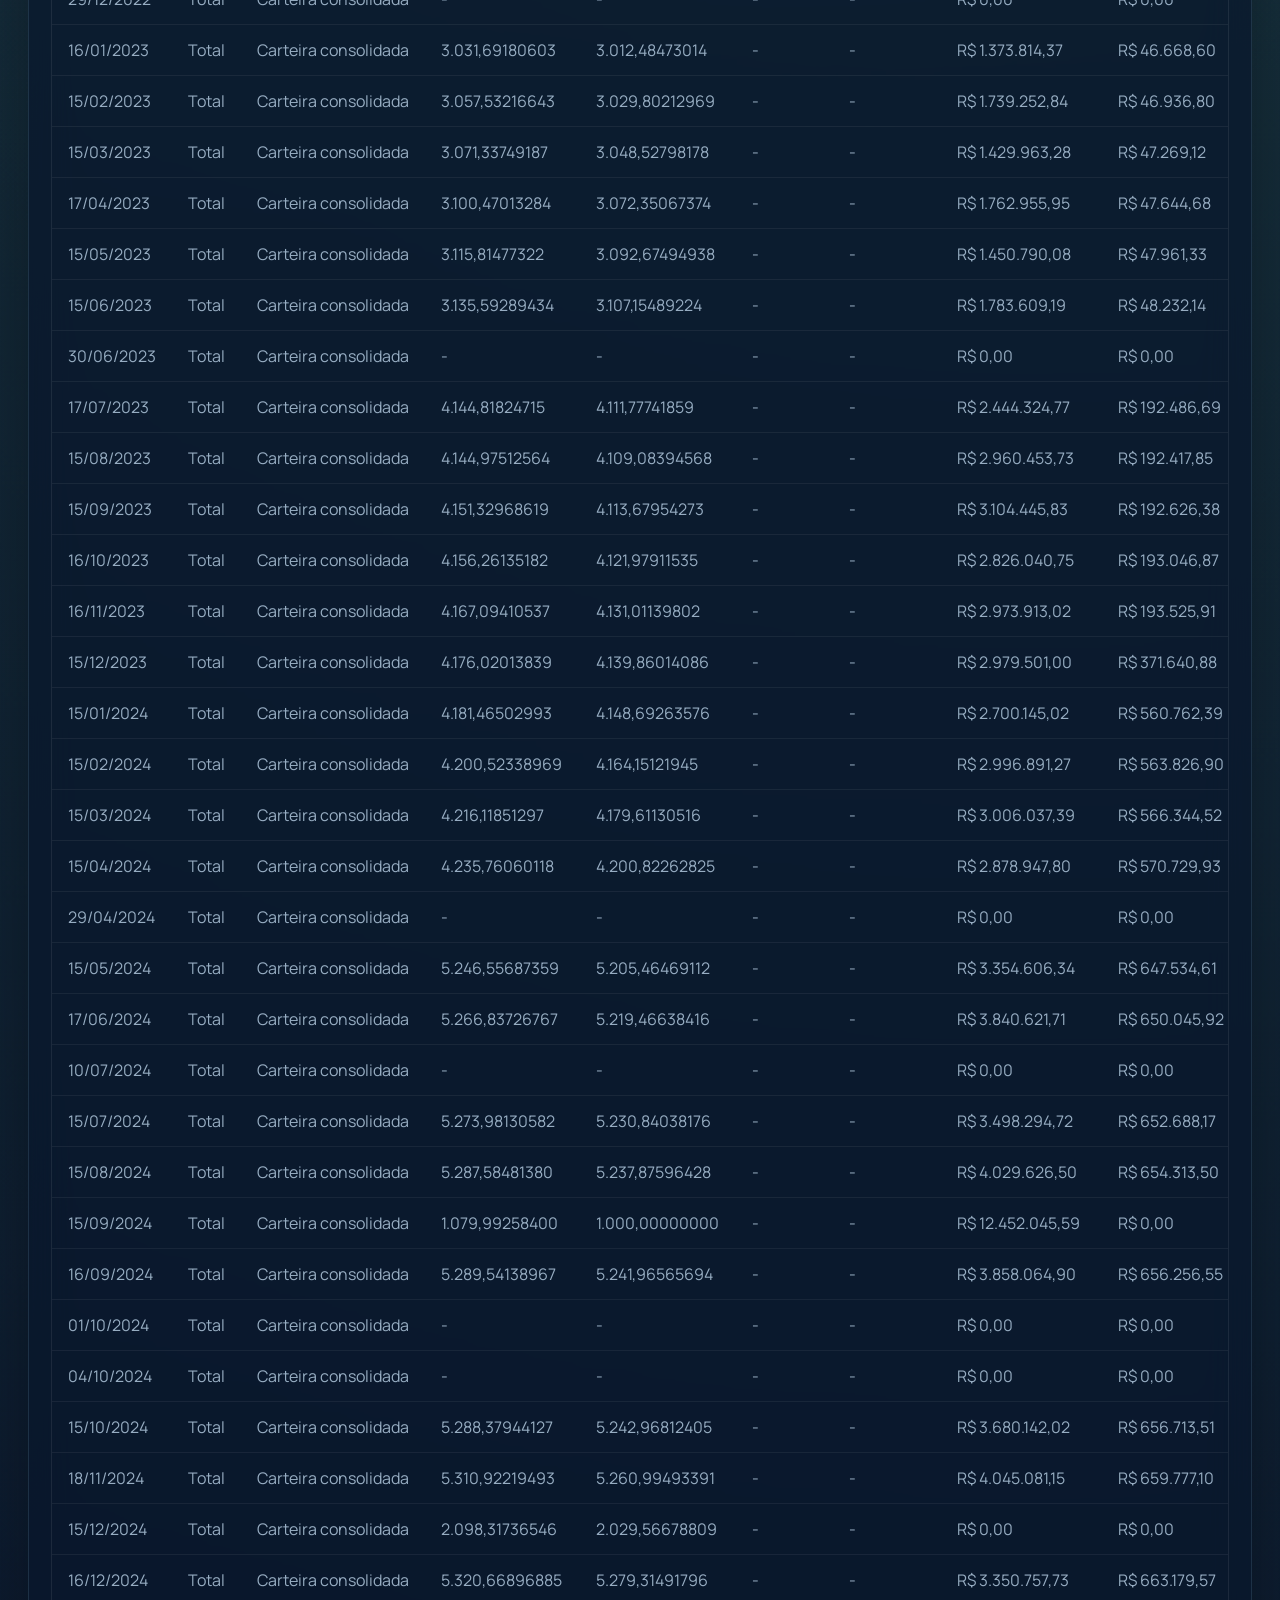
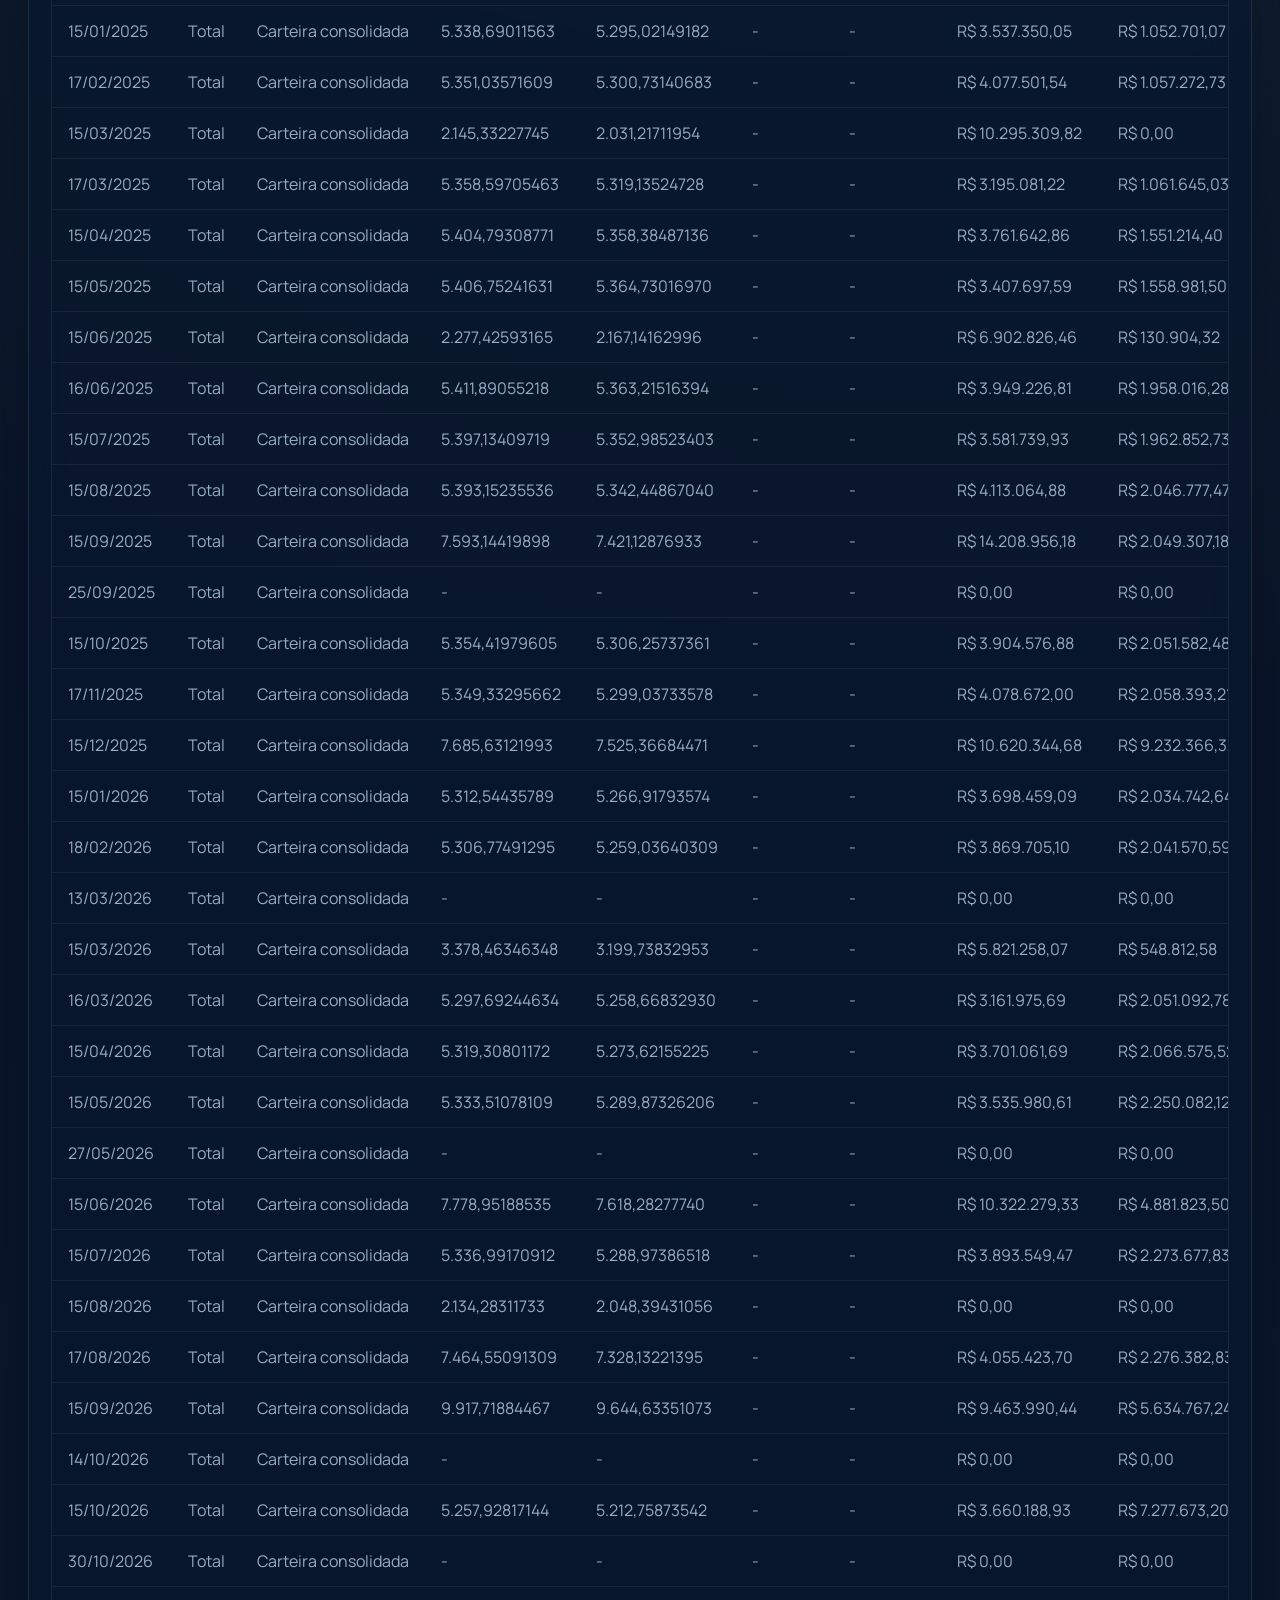
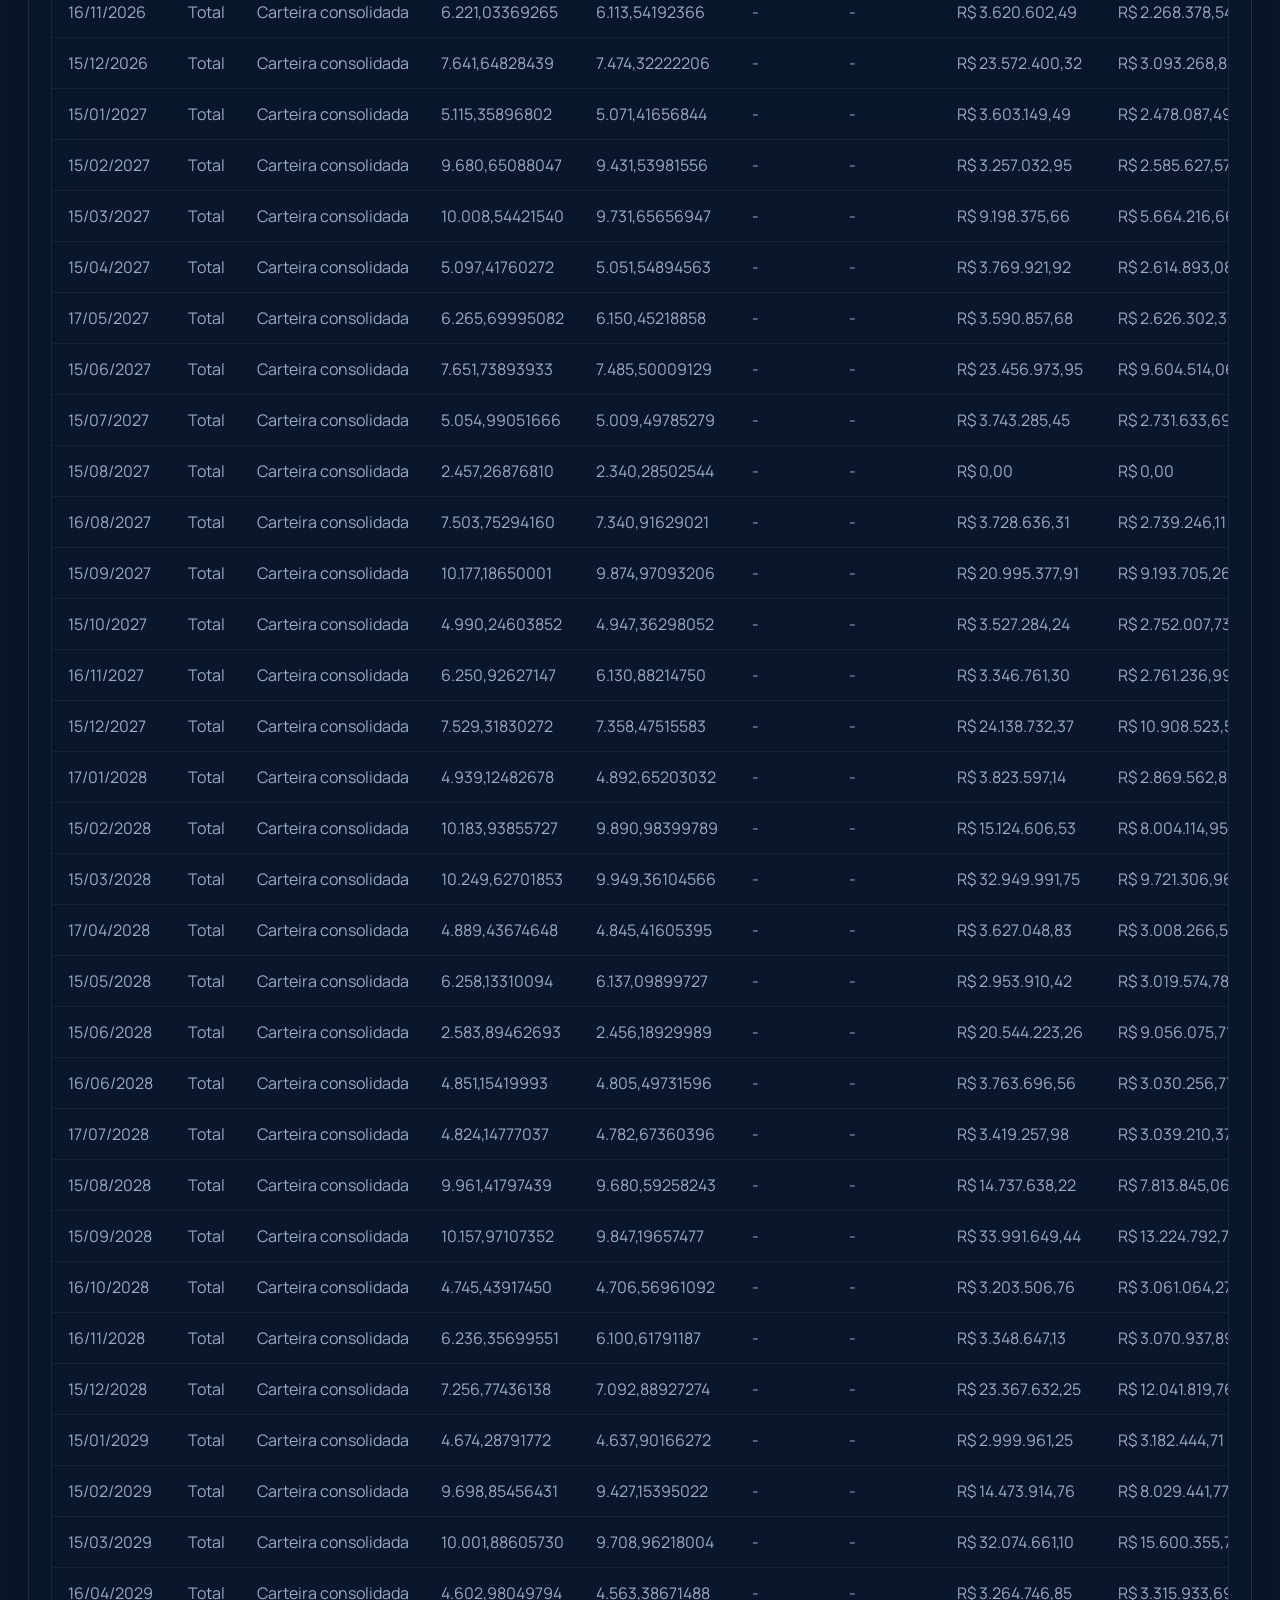
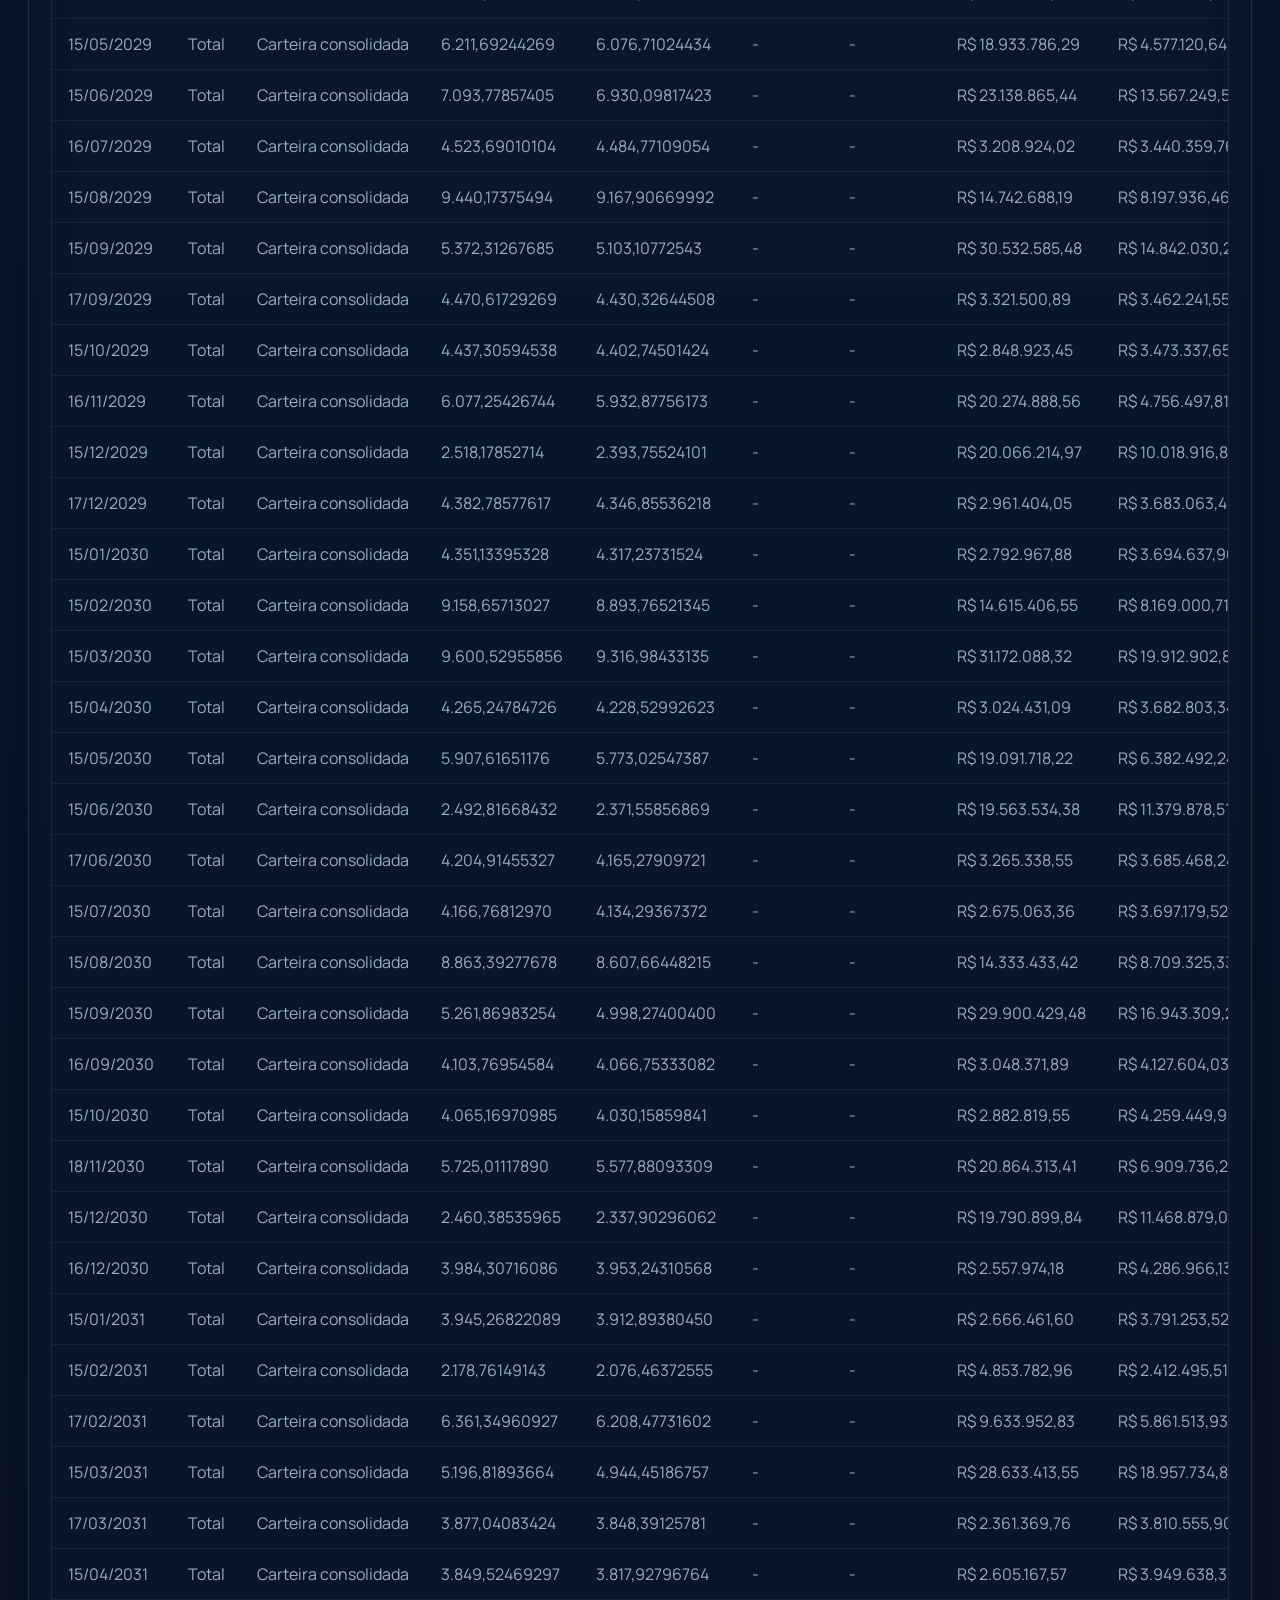
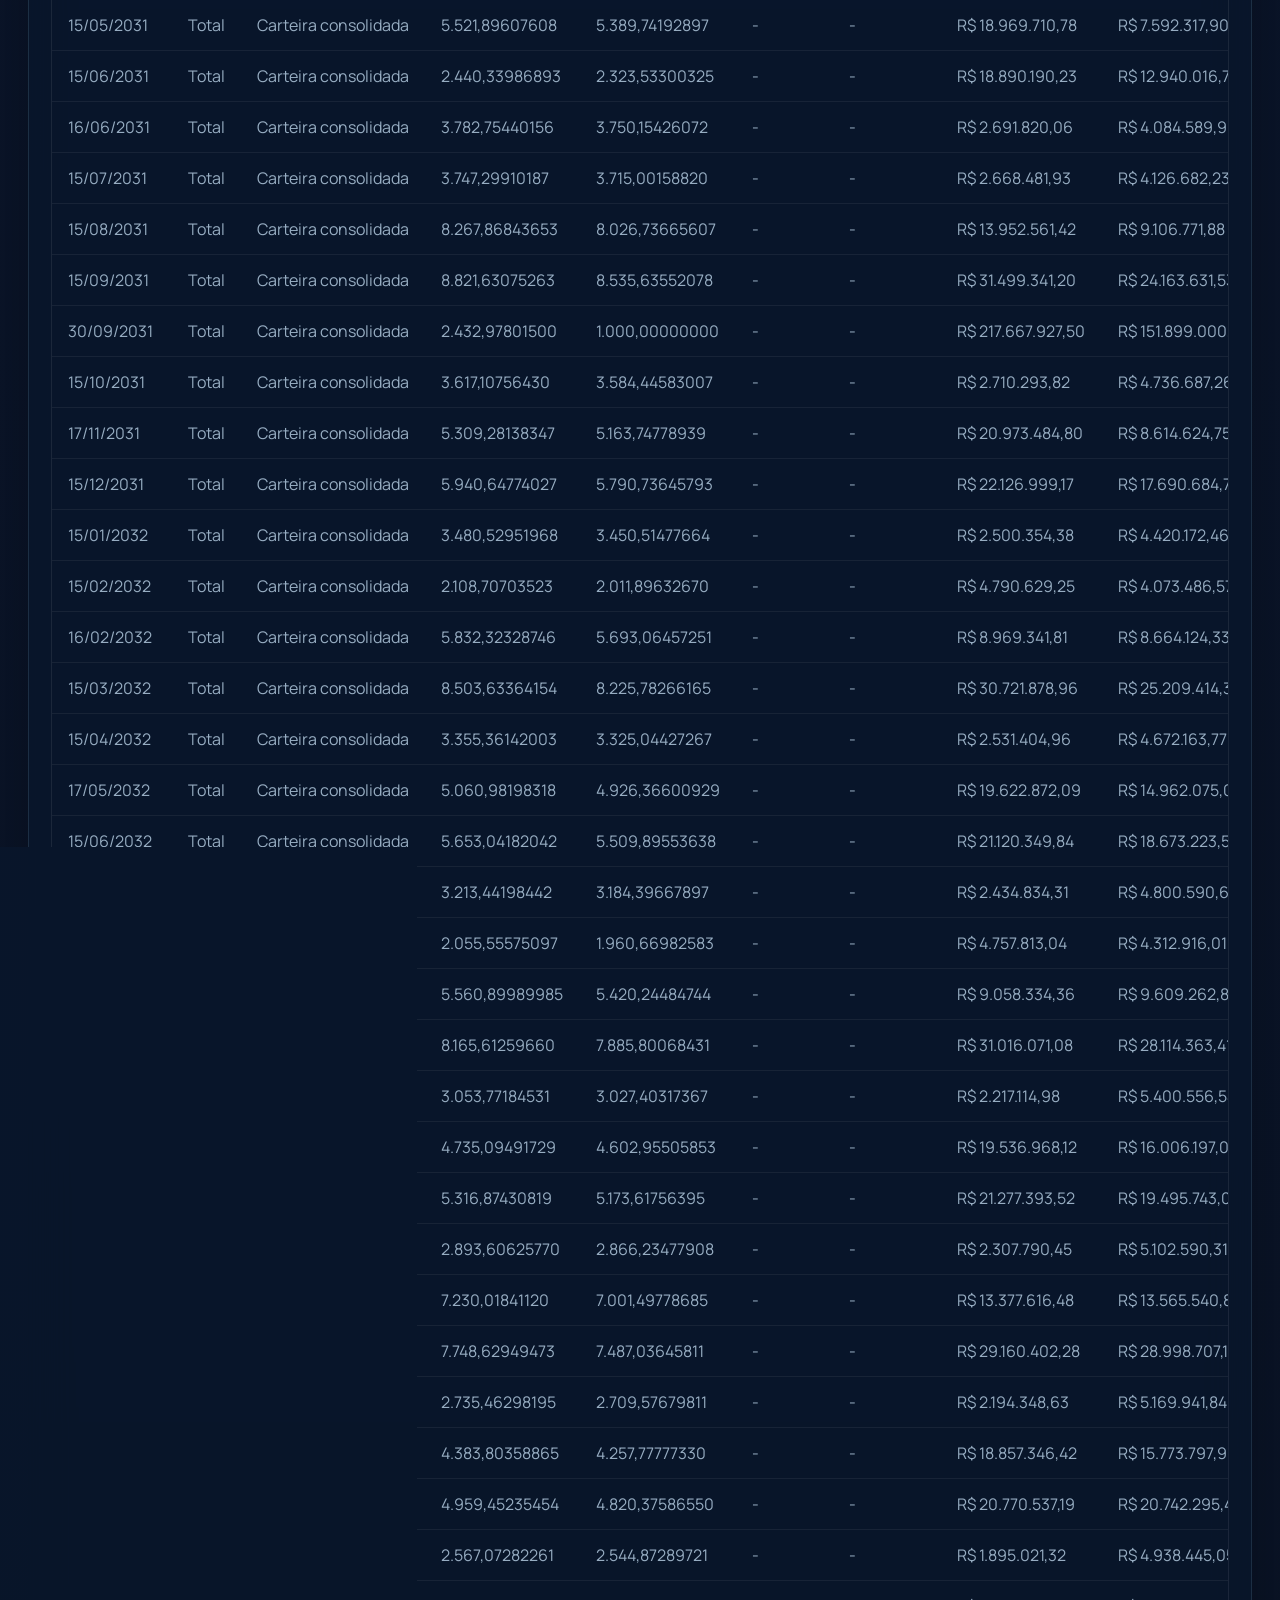
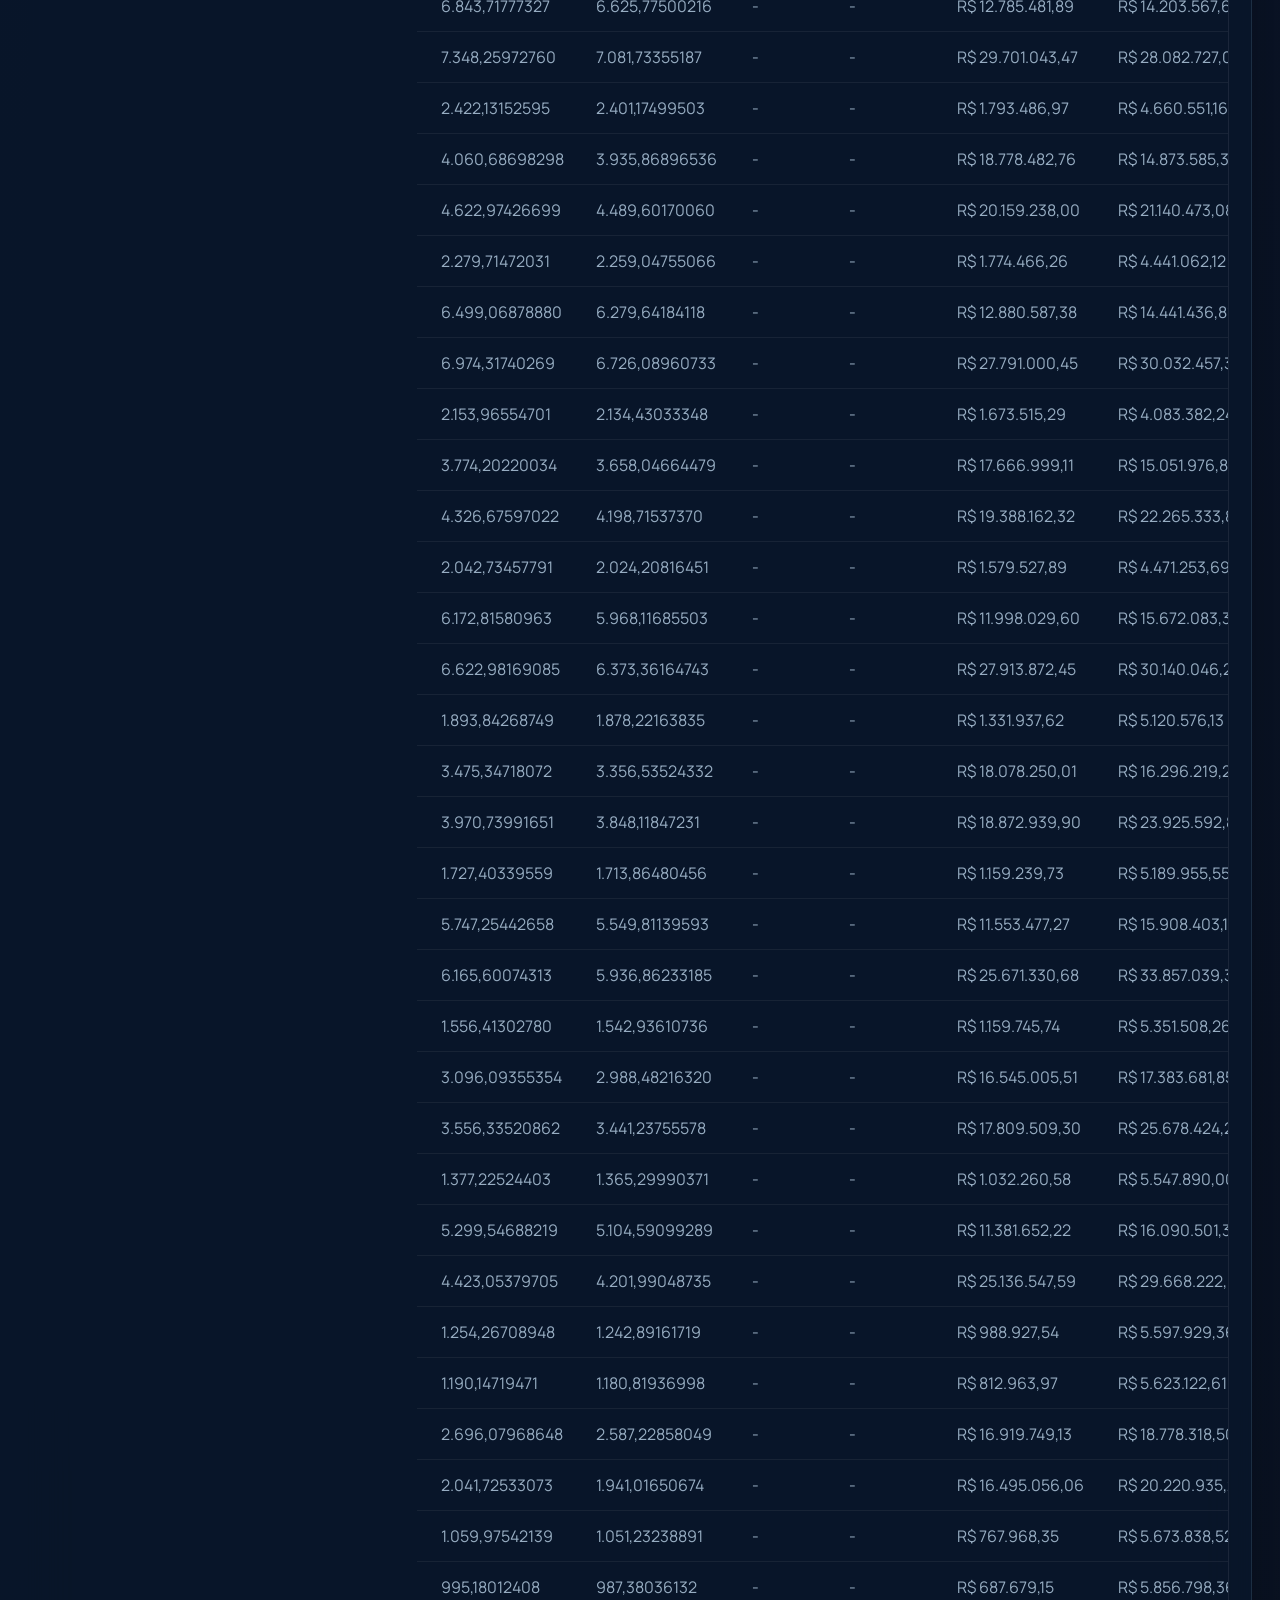
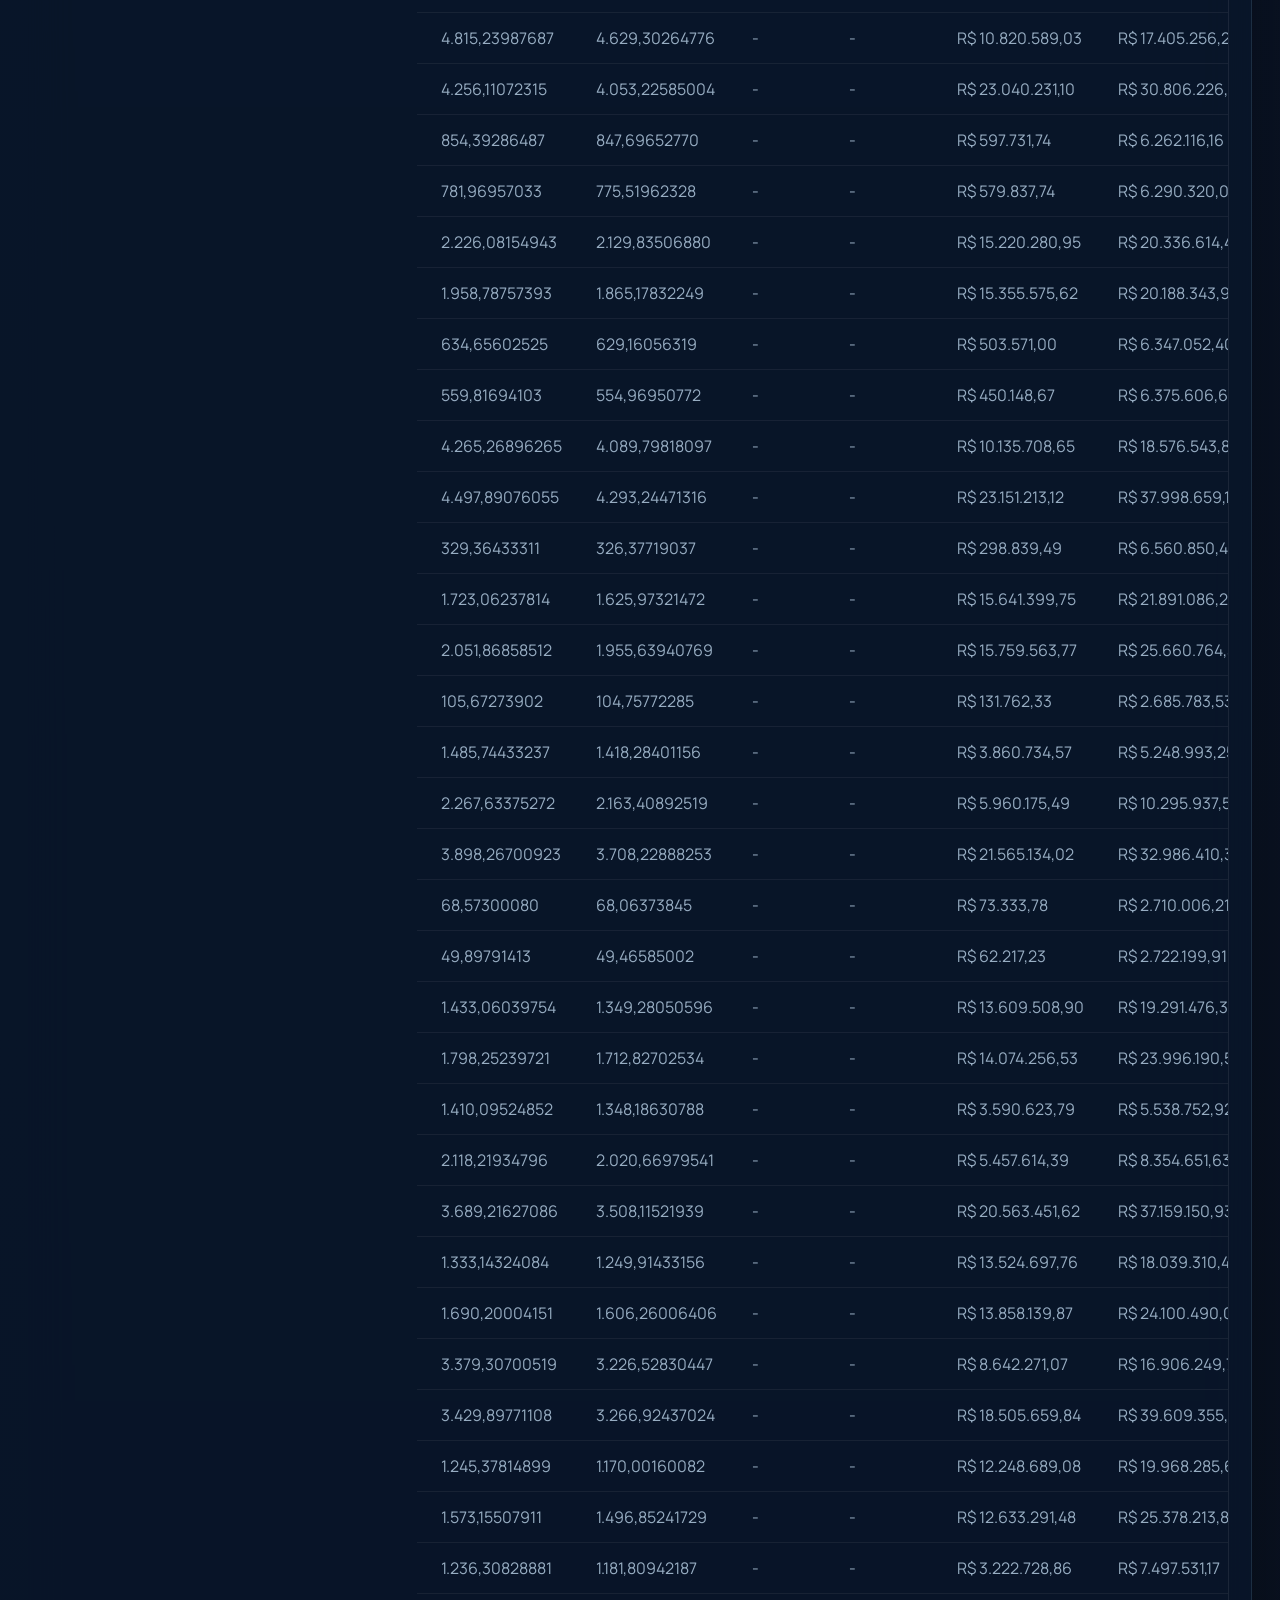
==== commit e12f49a0: "Adiciona calendario de PMTs e cabecalho com logo AXS" ====
--- a/docs/index.html
+++ b/docs/index.html
@@ -8,10 +8,11 @@
   <link rel="preconnect" href="https://fonts.gstatic.com" crossorigin>
   <link href="https://fonts.googleapis.com/css2?family=Space+Grotesk:wght@400;500;700&family=Manrope:wght@400;500;600;700;800&display=swap" rel="stylesheet">
   <link rel="stylesheet" href="./dashboard.css">
+  <link rel="stylesheet" href="./navigation.css">
 </head>
 <body>
   <div class="page-shell">
-    <nav class="workspace-nav" aria-label="Áreas do dashboard"><a class="workspace-brand" href="./index.html">AXS <span>Gestão da dívida</span></a><div><a href="./index.html" aria-current="page">Cálculos</a><a href="./vortx.html">Conciliação Vórtx</a></div></nav>
+    <nav class="workspace-nav" aria-label="Áreas do dashboard"><a class="workspace-brand" href="./index.html" aria-label="AXS Energia · página inicial"><img src="./axs-logo-header.png" alt="AXS Energia" width="126" height="62"></a><div><a href="./index.html" aria-current="page">Cálculos</a><a href="./vortx.html">Conciliação Vórtx</a><a href="./calendario.html">Calendário</a></div></nav>
     <div class="ambient ambient-a"></div>
     <div class="ambient ambient-b"></div>
 
--- a/docs/navigation.css
+++ b/docs/navigation.css
@@ -0,0 +1,11 @@
+.workspace-nav{display:grid;grid-template-columns:minmax(130px,1fr) auto minmax(130px,1fr);align-items:center;gap:20px;margin:0 0 24px;padding:3px 4px 19px;min-height:87px;border-bottom:1px solid var(--panel-border);position:relative;z-index:1}
+.workspace-nav .workspace-brand{display:inline-flex;align-items:center;justify-content:flex-start;width:126px;height:64px;padding:0}
+.workspace-brand img{display:block;width:126px;height:62px;object-fit:contain;filter:invert(1) hue-rotate(180deg)}
+.workspace-nav>div{display:flex;justify-content:center;align-items:center;gap:6px;grid-column:2;background:#0c1e31b3;border:1px solid #b6d6ef14;border-radius:14px;padding:5px}
+.workspace-nav a{color:var(--muted);text-decoration:none;font-weight:700}
+.workspace-nav>div>a{font-size:12px;border-radius:10px;padding:11px 19px;white-space:nowrap;text-align:center;transition:background .15s,color .15s}
+.workspace-nav>div>a:hover{color:var(--text);background:#ffffff08}
+.workspace-nav a[aria-current=page]{background:rgba(115,240,197,.12);color:var(--accent);box-shadow:inset 0 0 0 1px rgba(115,240,197,.2)}
+.workspace-nav a:focus-visible{outline:2px solid var(--accent);outline-offset:3px}
+@media(max-width:760px){.workspace-nav{grid-template-columns:1fr;justify-items:center;gap:12px;padding-bottom:18px}.workspace-nav .workspace-brand{width:112px;height:54px}.workspace-brand img{width:112px;height:54px}.workspace-nav>div{grid-column:1;max-width:100%;gap:3px;justify-content:center}.workspace-nav>div>a{font-size:11px;padding:11px 13px;flex:initial}}
+@media(max-width:380px){.workspace-nav>div>a{font-size:10px;padding:11px 9px}}
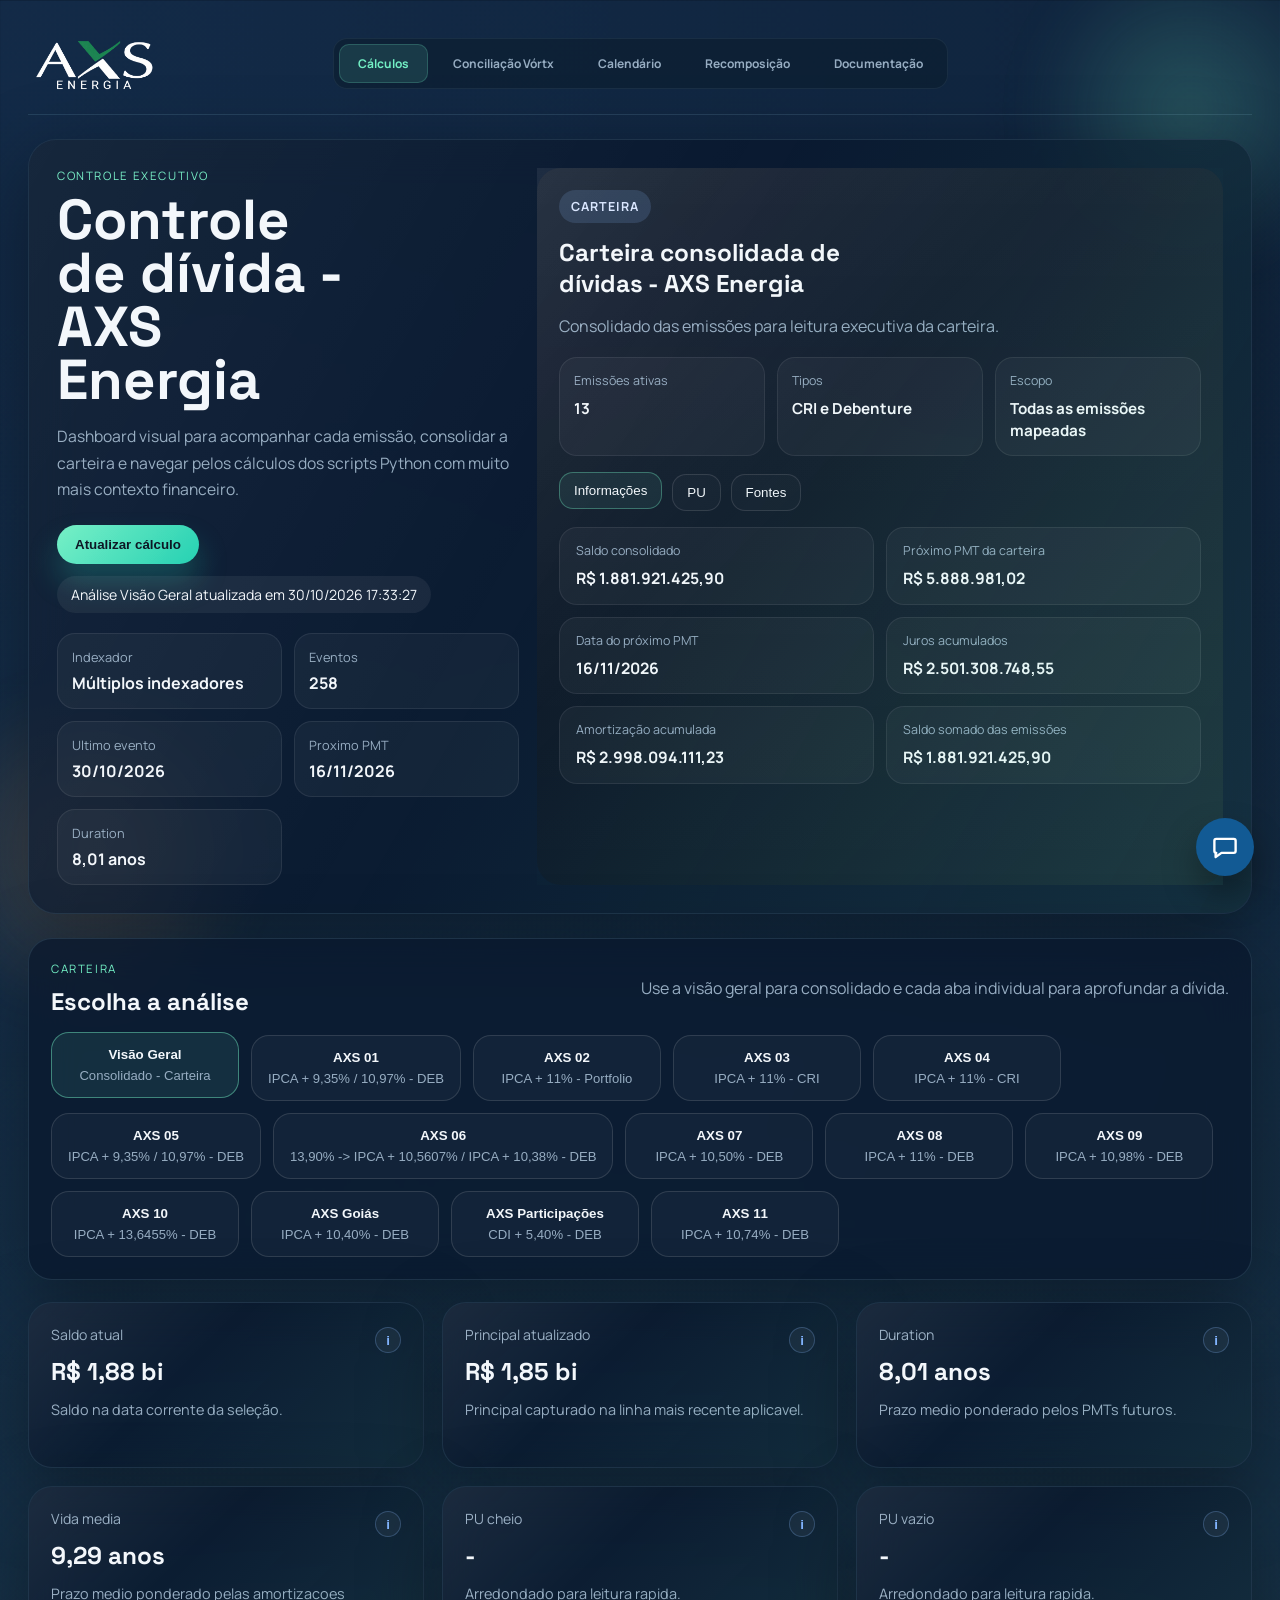
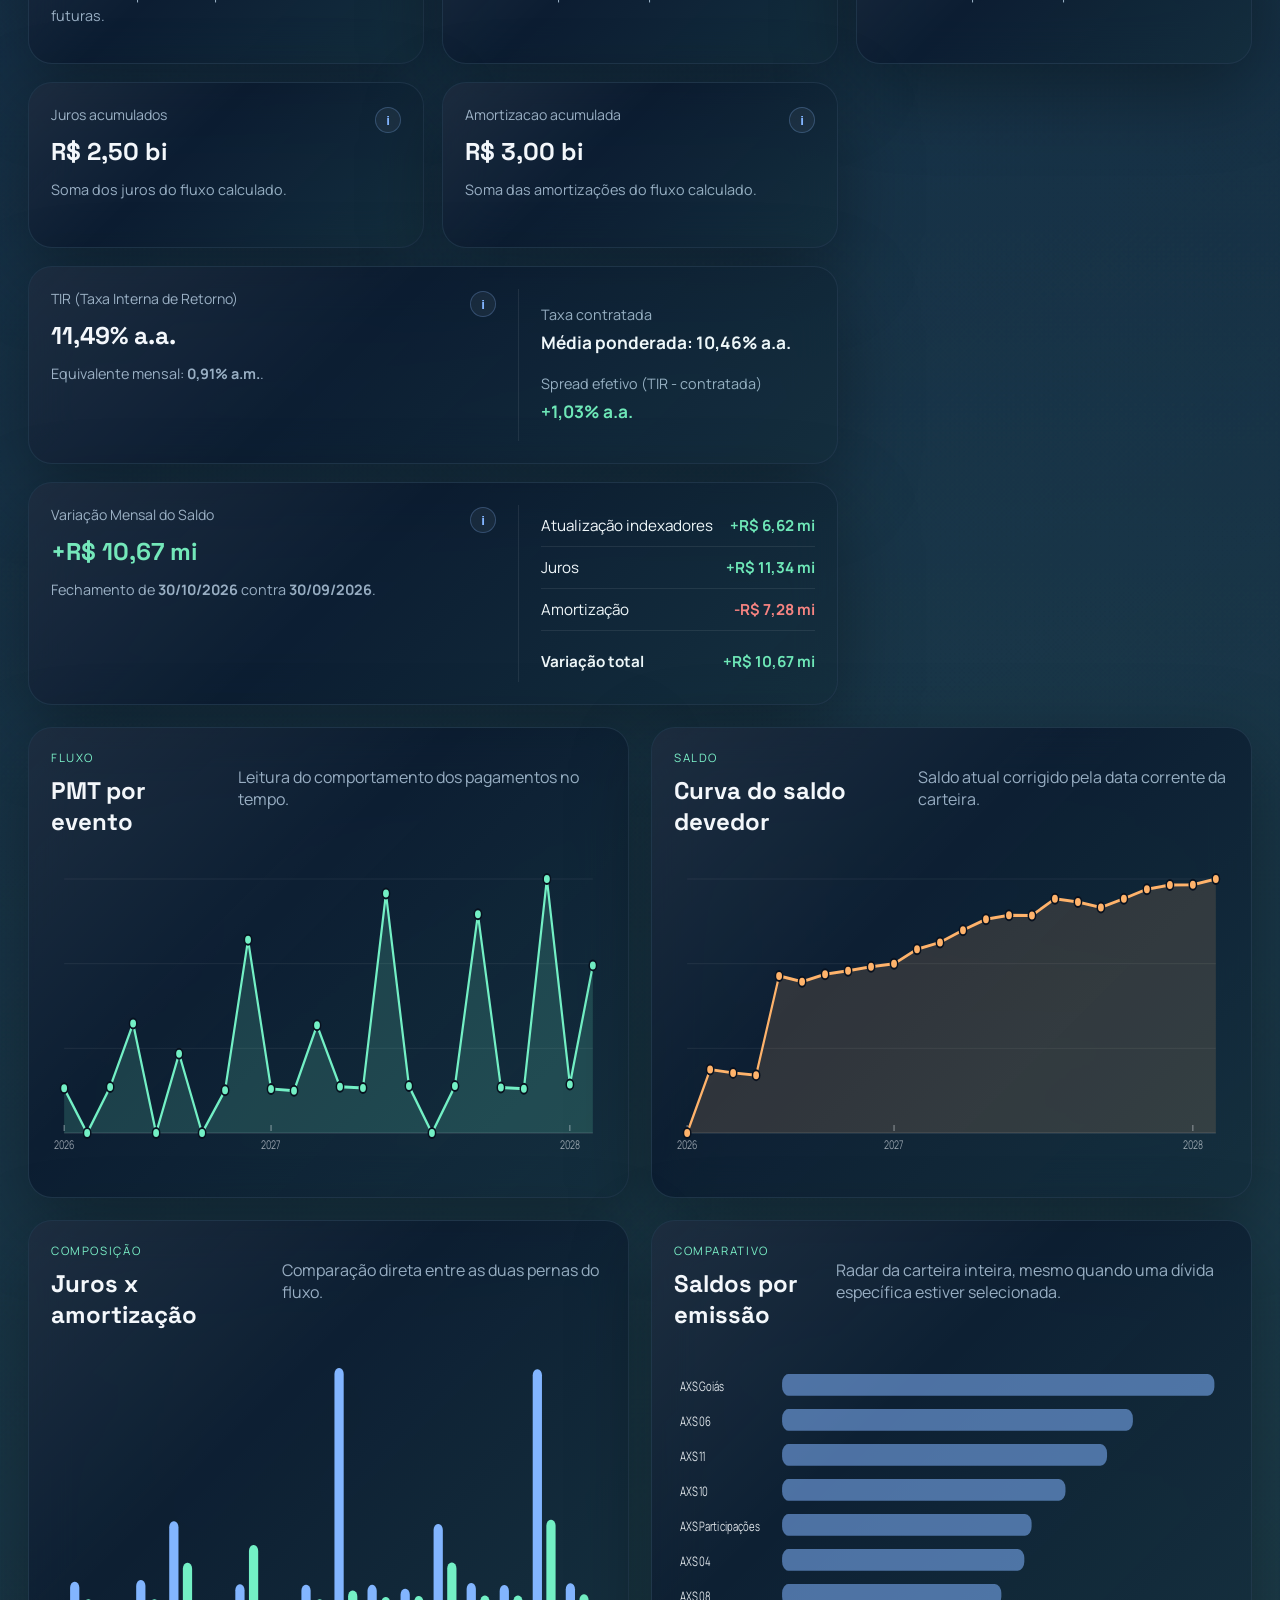
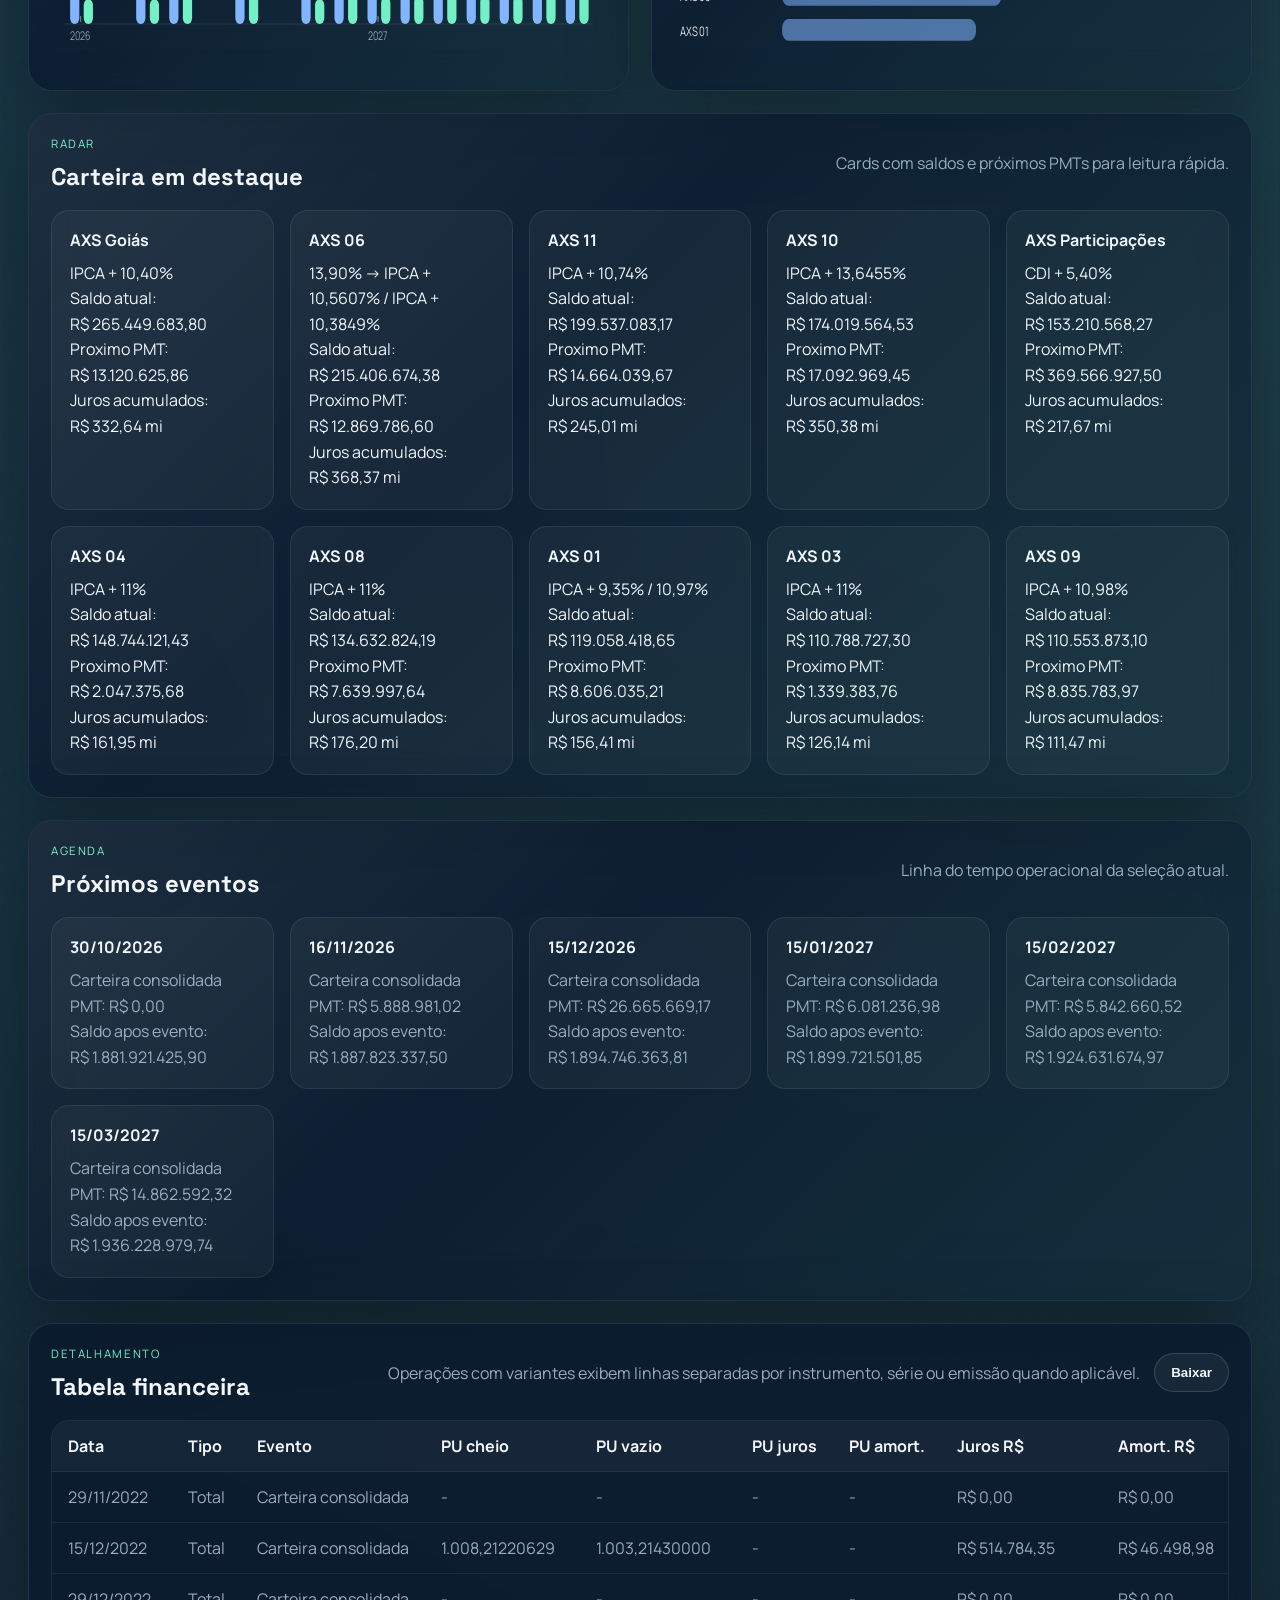
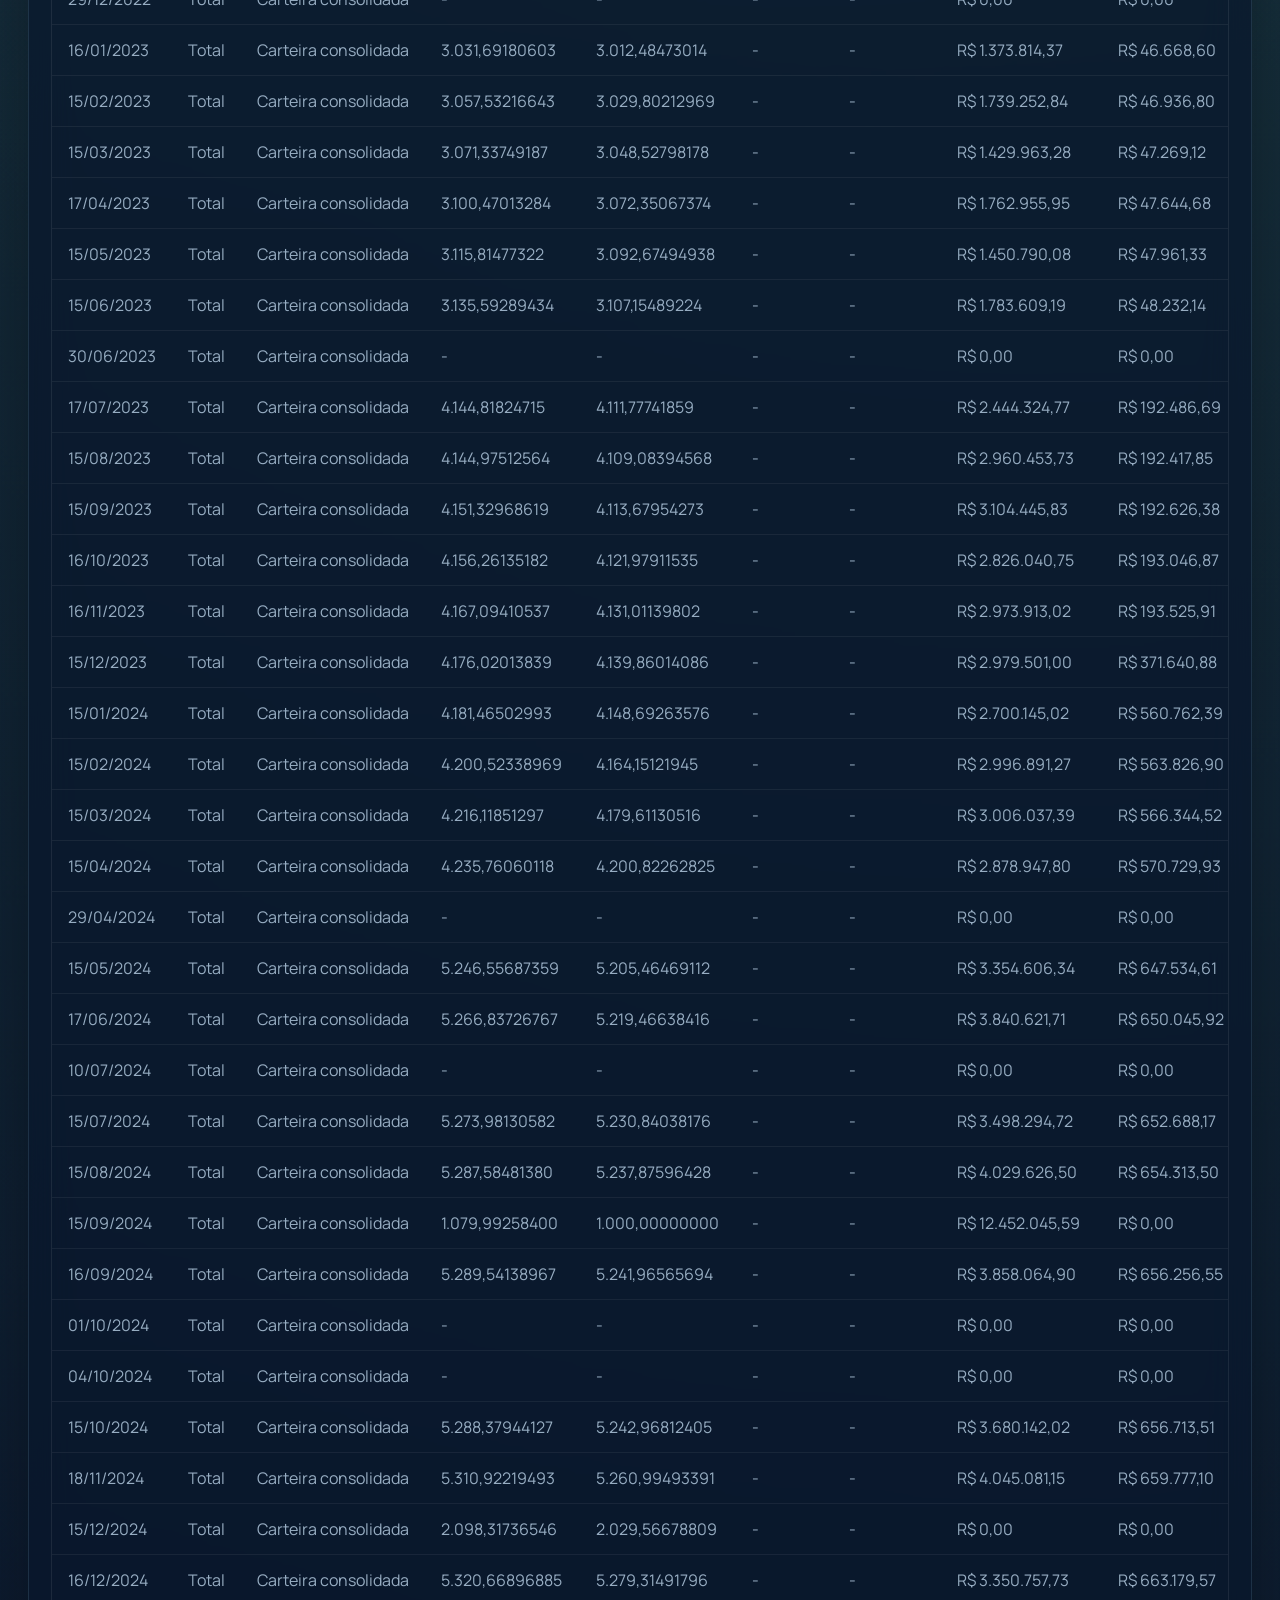
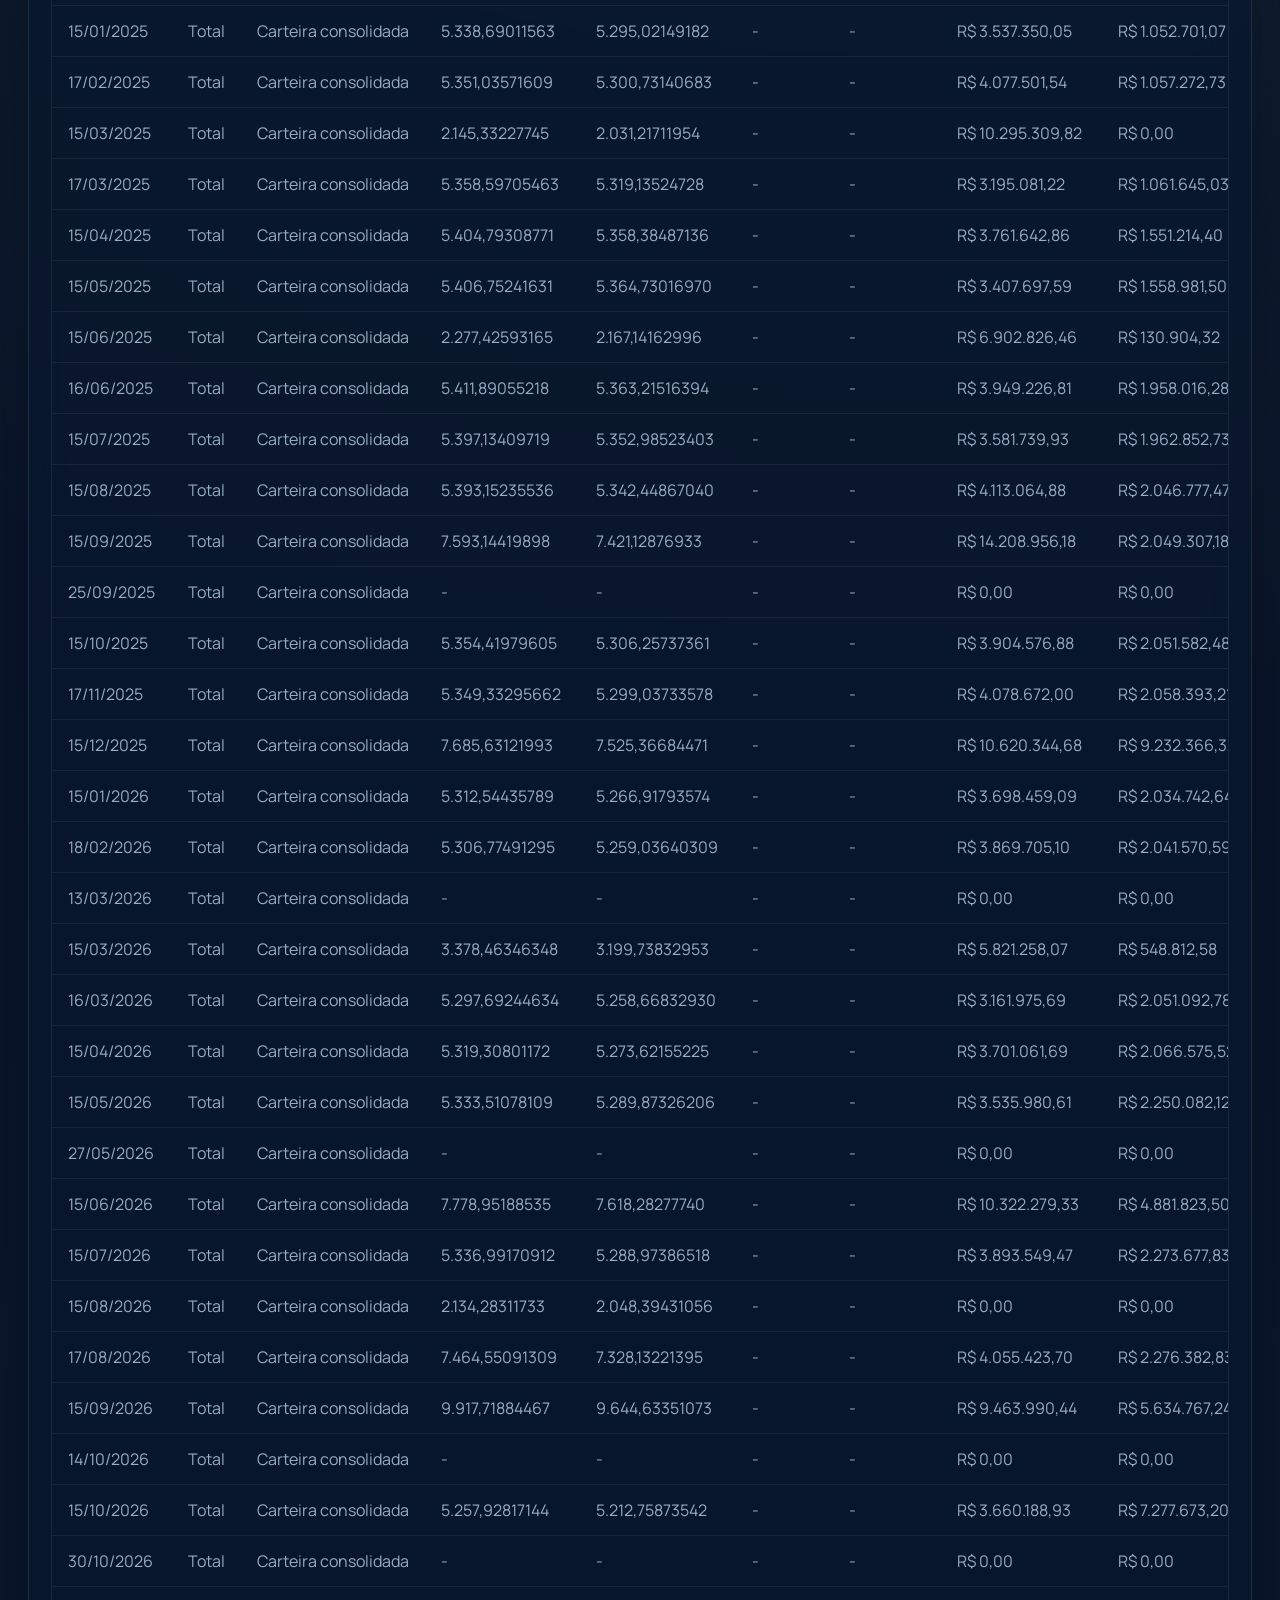
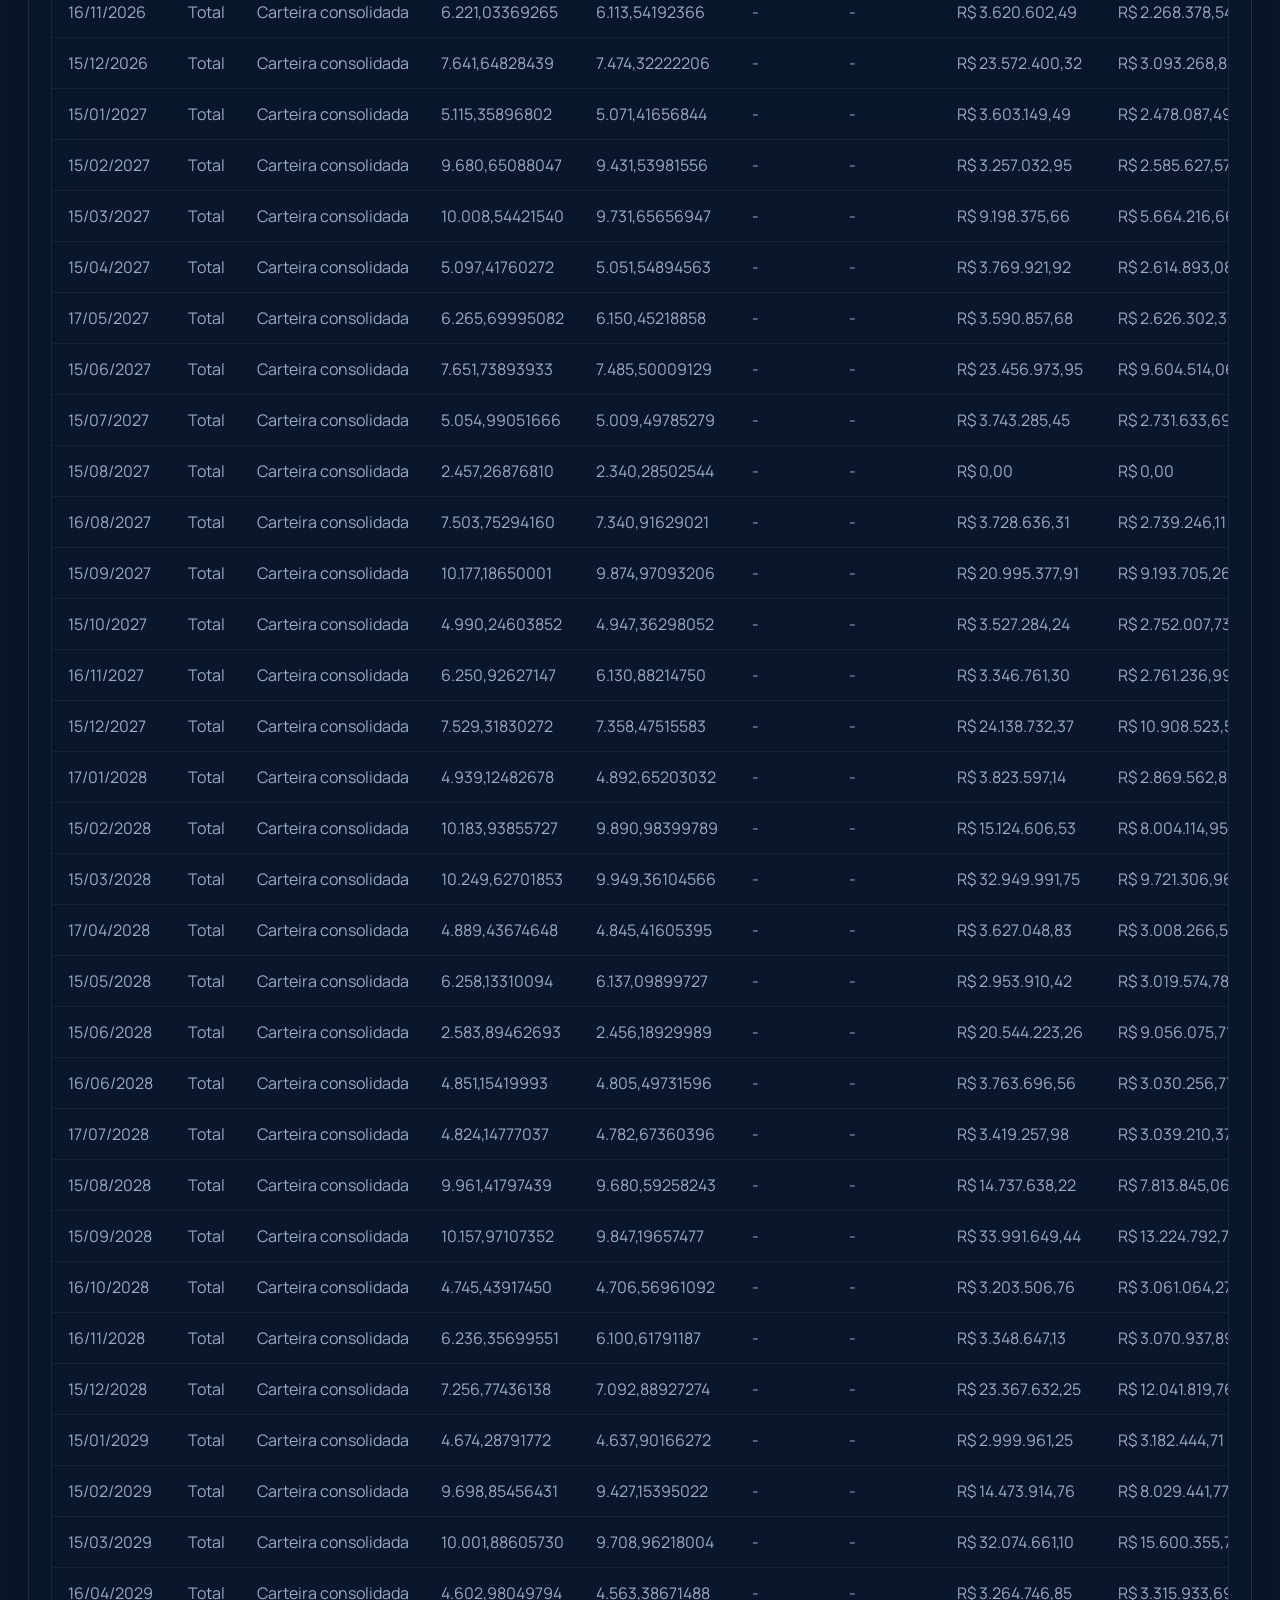
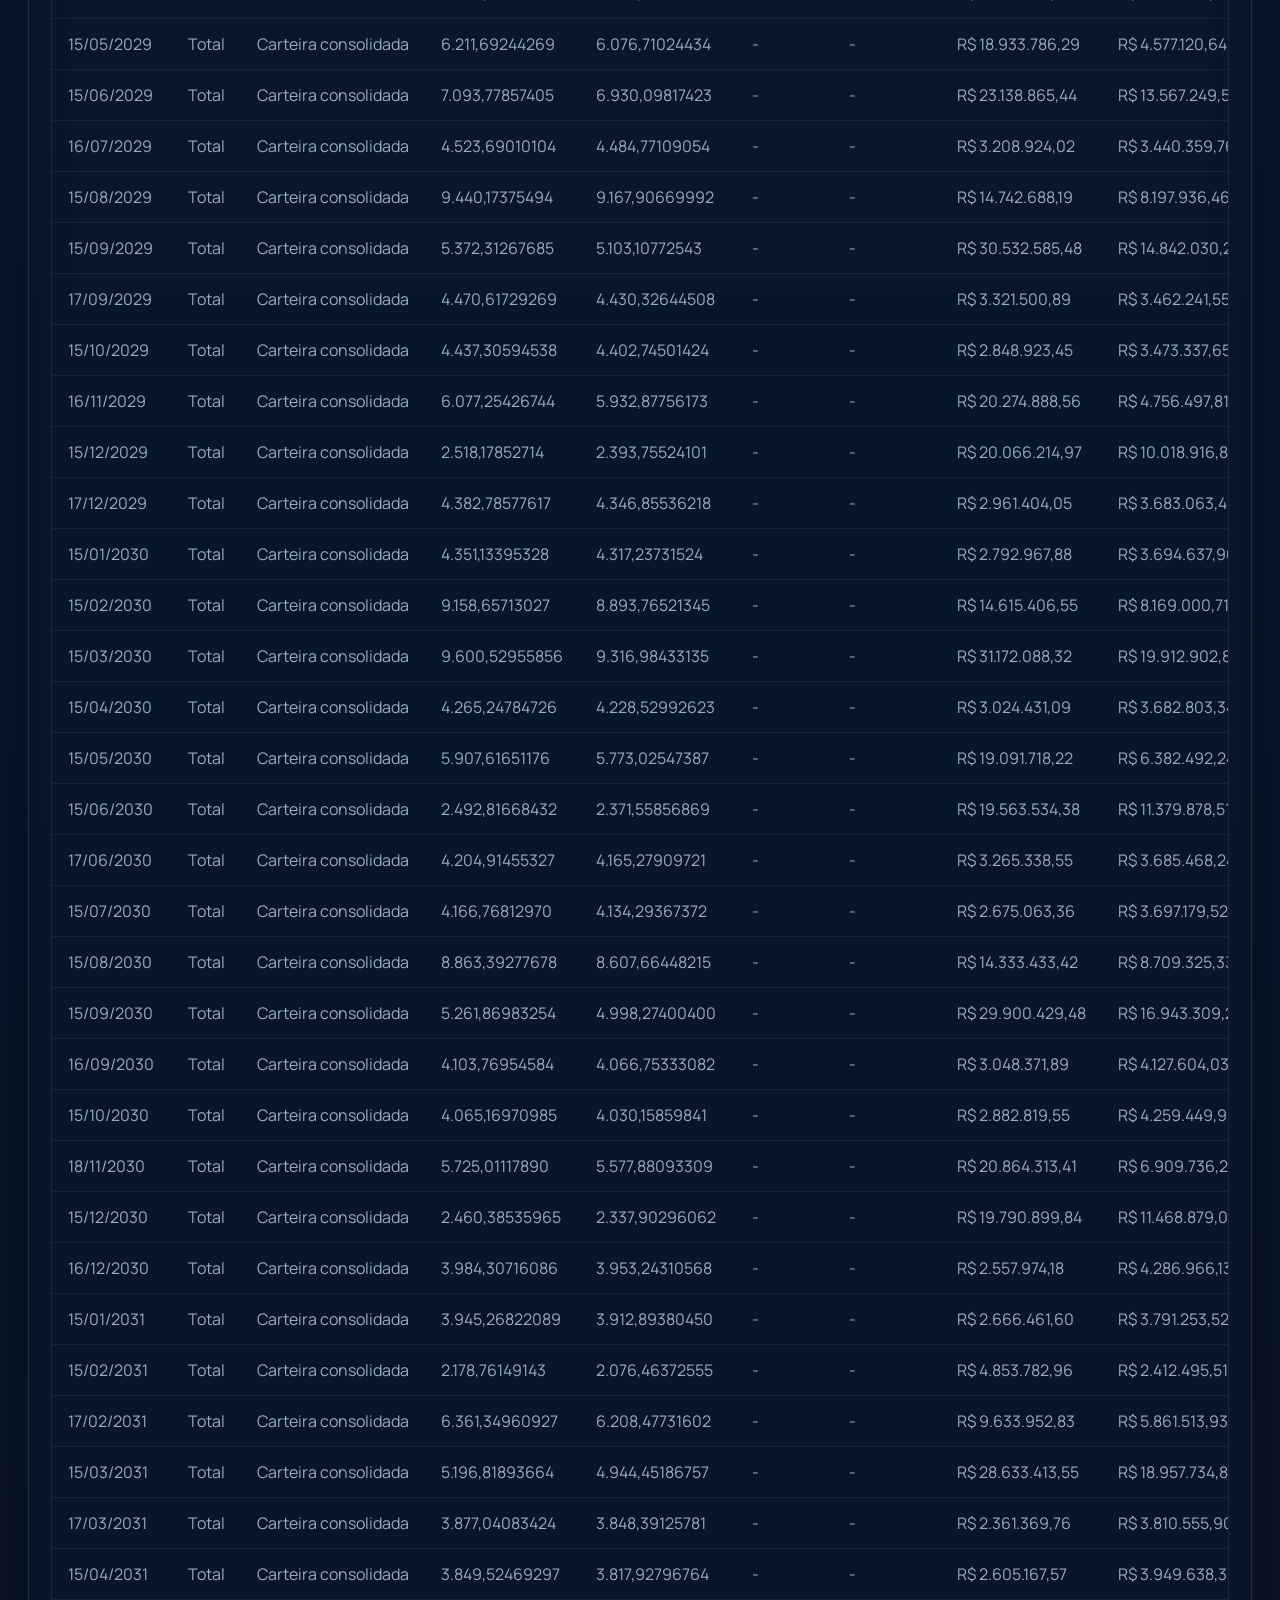
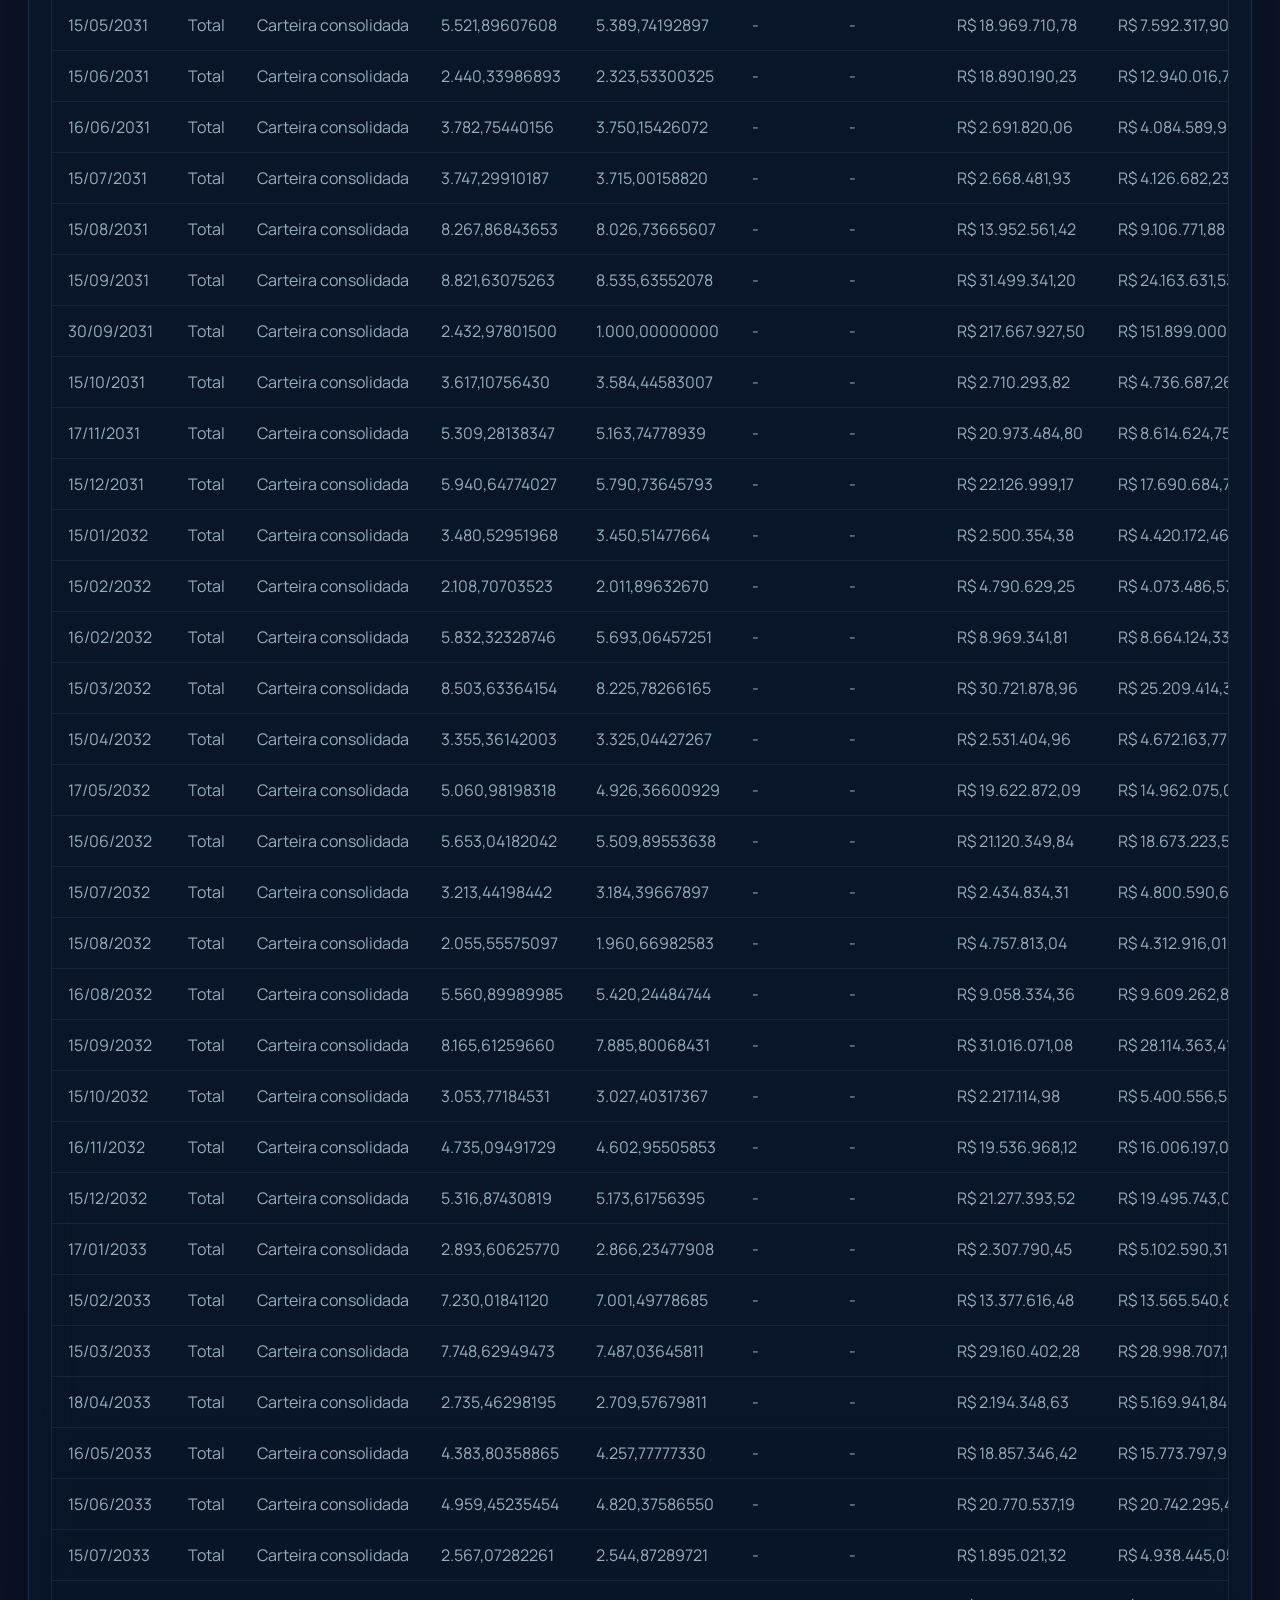
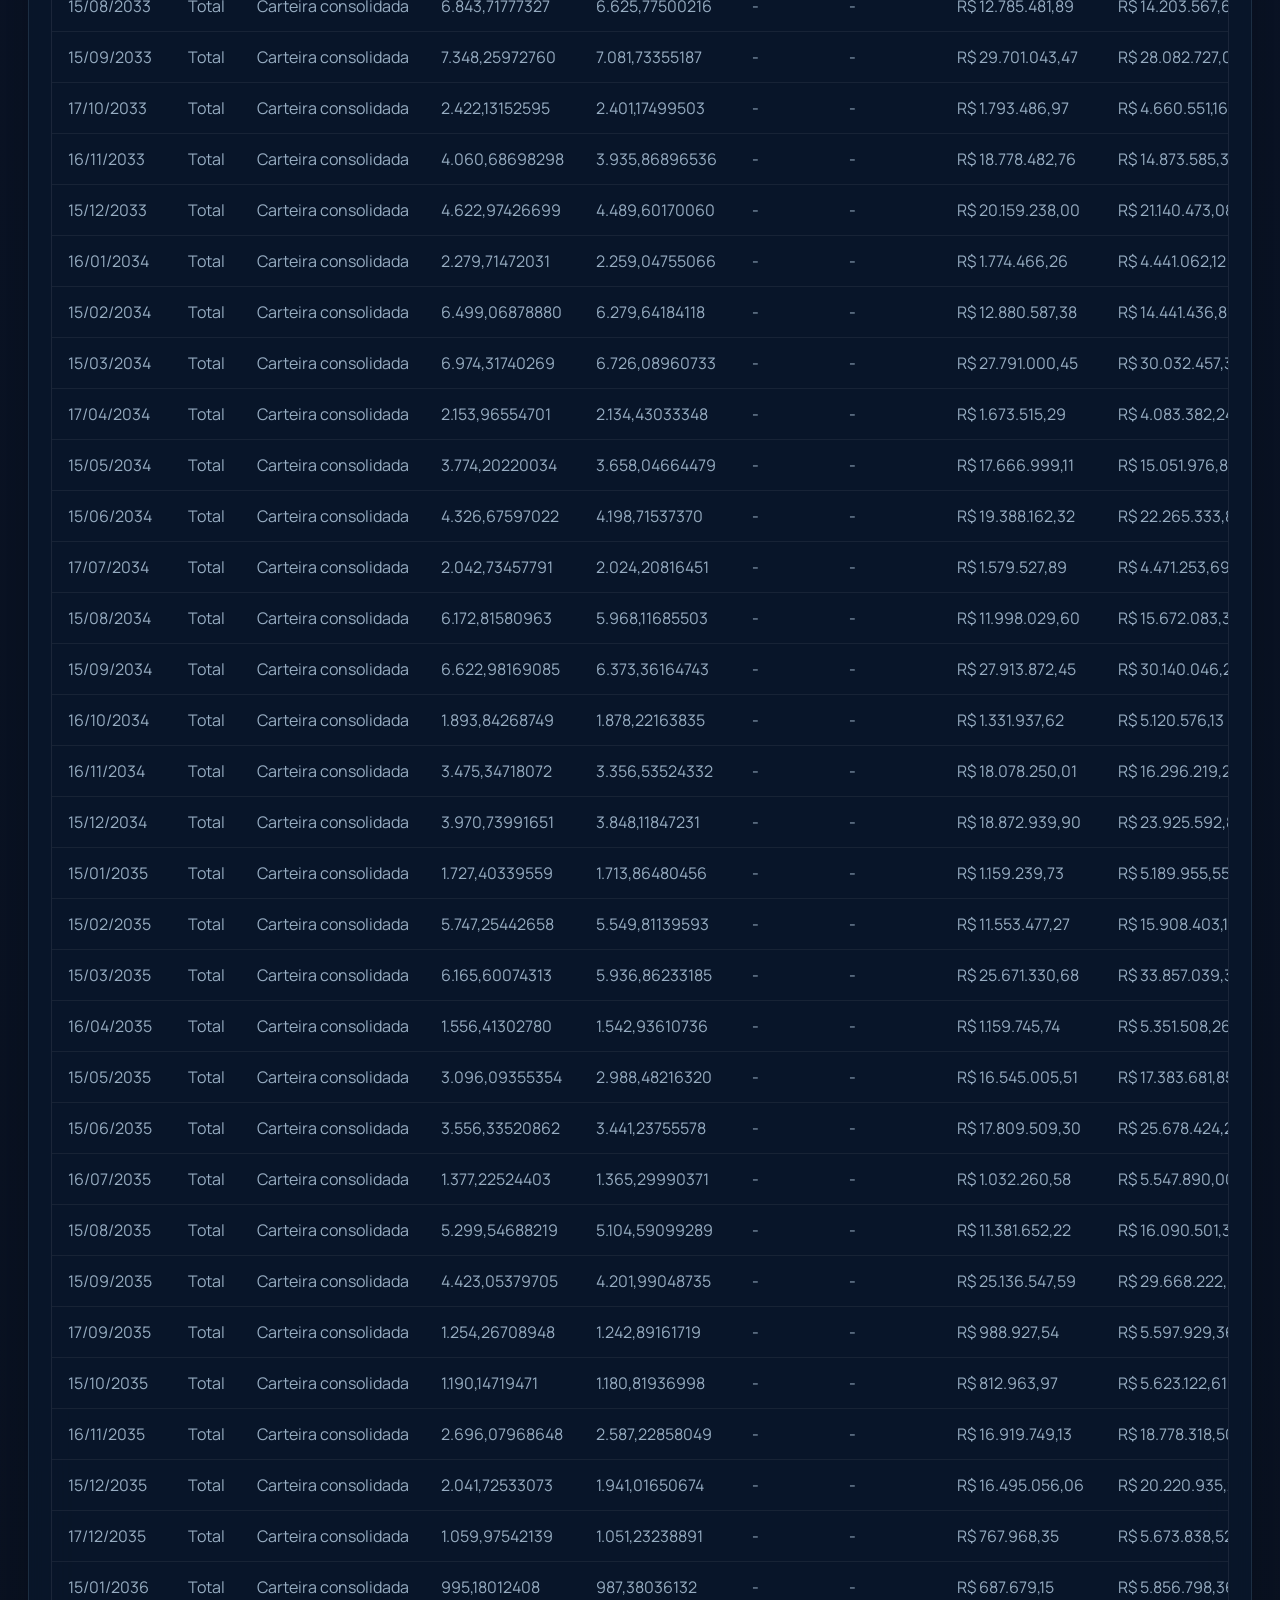
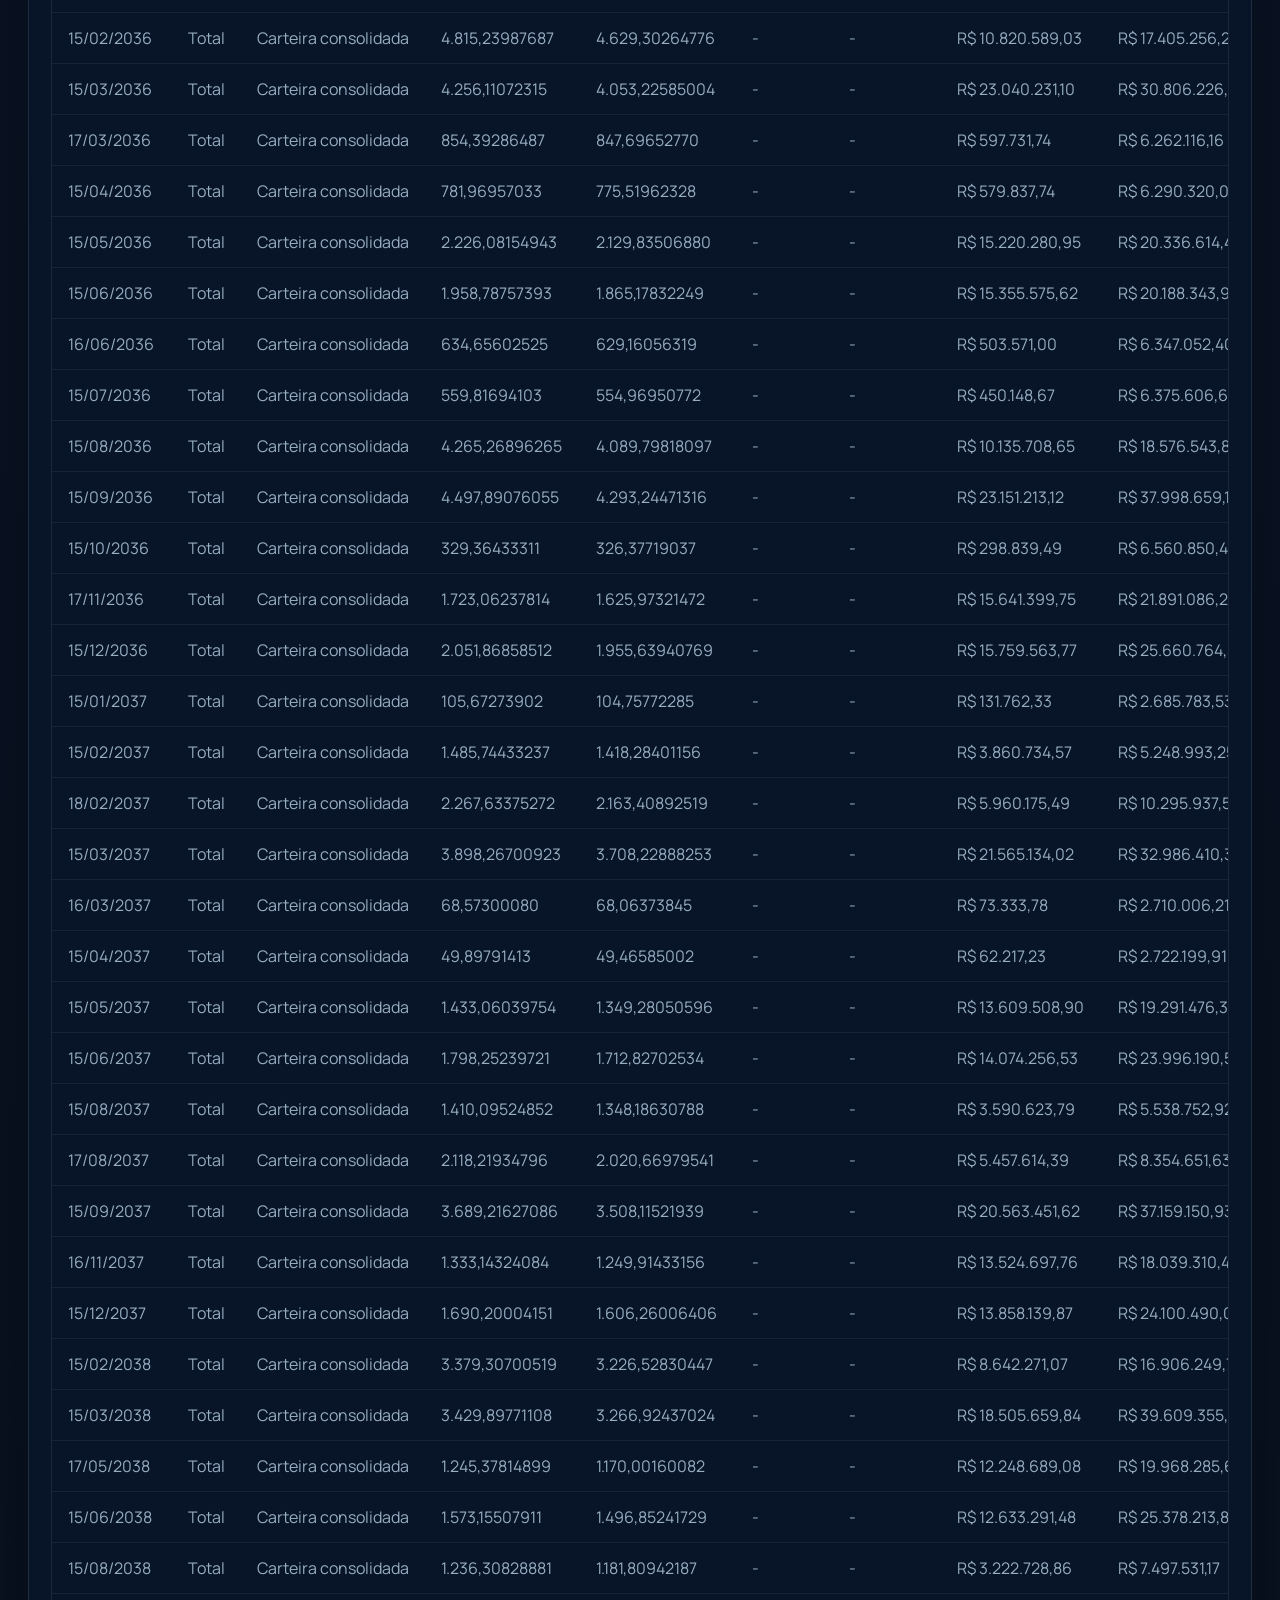
==== commit c77318aa: "Adiciona recomposicao mensal e biblioteca publica de documentos" ====
--- a/docs/index.html
+++ b/docs/index.html
@@ -12,7 +12,7 @@
 </head>
 <body>
   <div class="page-shell">
-    <nav class="workspace-nav" aria-label="Áreas do dashboard"><a class="workspace-brand" href="./index.html" aria-label="AXS Energia · página inicial"><img src="./axs-logo-header.png" alt="AXS Energia" width="126" height="62"></a><div><a href="./index.html" aria-current="page">Cálculos</a><a href="./vortx.html">Conciliação Vórtx</a><a href="./calendario.html">Calendário</a></div></nav>
+    <nav class="workspace-nav" aria-label="Áreas do dashboard"><a class="workspace-brand" href="./index.html" aria-label="AXS Energia · página inicial"><img src="./axs-logo-header.png" alt="AXS Energia" width="126" height="62"></a><div><a href="./index.html" aria-current="page">Cálculos</a><a href="./vortx.html">Conciliação Vórtx</a><a href="./calendario.html">Calendário</a><a href="./recomposicao.html">Recomposição</a><a href="./documentos.html">Documentação</a></div></nav>
     <div class="ambient ambient-a"></div>
     <div class="ambient ambient-b"></div>
 
--- a/docs/navigation.css
+++ b/docs/navigation.css
@@ -9,3 +9,6 @@
 .workspace-nav a:focus-visible{outline:2px solid var(--accent);outline-offset:3px}
 @media(max-width:760px){.workspace-nav{grid-template-columns:1fr;justify-items:center;gap:12px;padding-bottom:18px}.workspace-nav .workspace-brand{width:112px;height:54px}.workspace-brand img{width:112px;height:54px}.workspace-nav>div{grid-column:1;max-width:100%;gap:3px;justify-content:center}.workspace-nav>div>a{font-size:11px;padding:11px 13px;flex:initial}}
 @media(max-width:380px){.workspace-nav>div>a{font-size:10px;padding:11px 9px}}
+.workspace-nav>div{min-width:0;max-width:100%;overflow-x:auto;scrollbar-width:thin;scrollbar-color:#37546a transparent}
+@media(max-width:1050px){.workspace-nav{grid-template-columns:126px minmax(0,1fr);gap:15px}.workspace-nav>div{justify-self:center}}
+@media(max-width:760px){.workspace-nav{grid-template-columns:minmax(0,1fr)}.workspace-nav>div{width:100%;justify-content:flex-start}.workspace-nav>div>a{flex-shrink:0}}
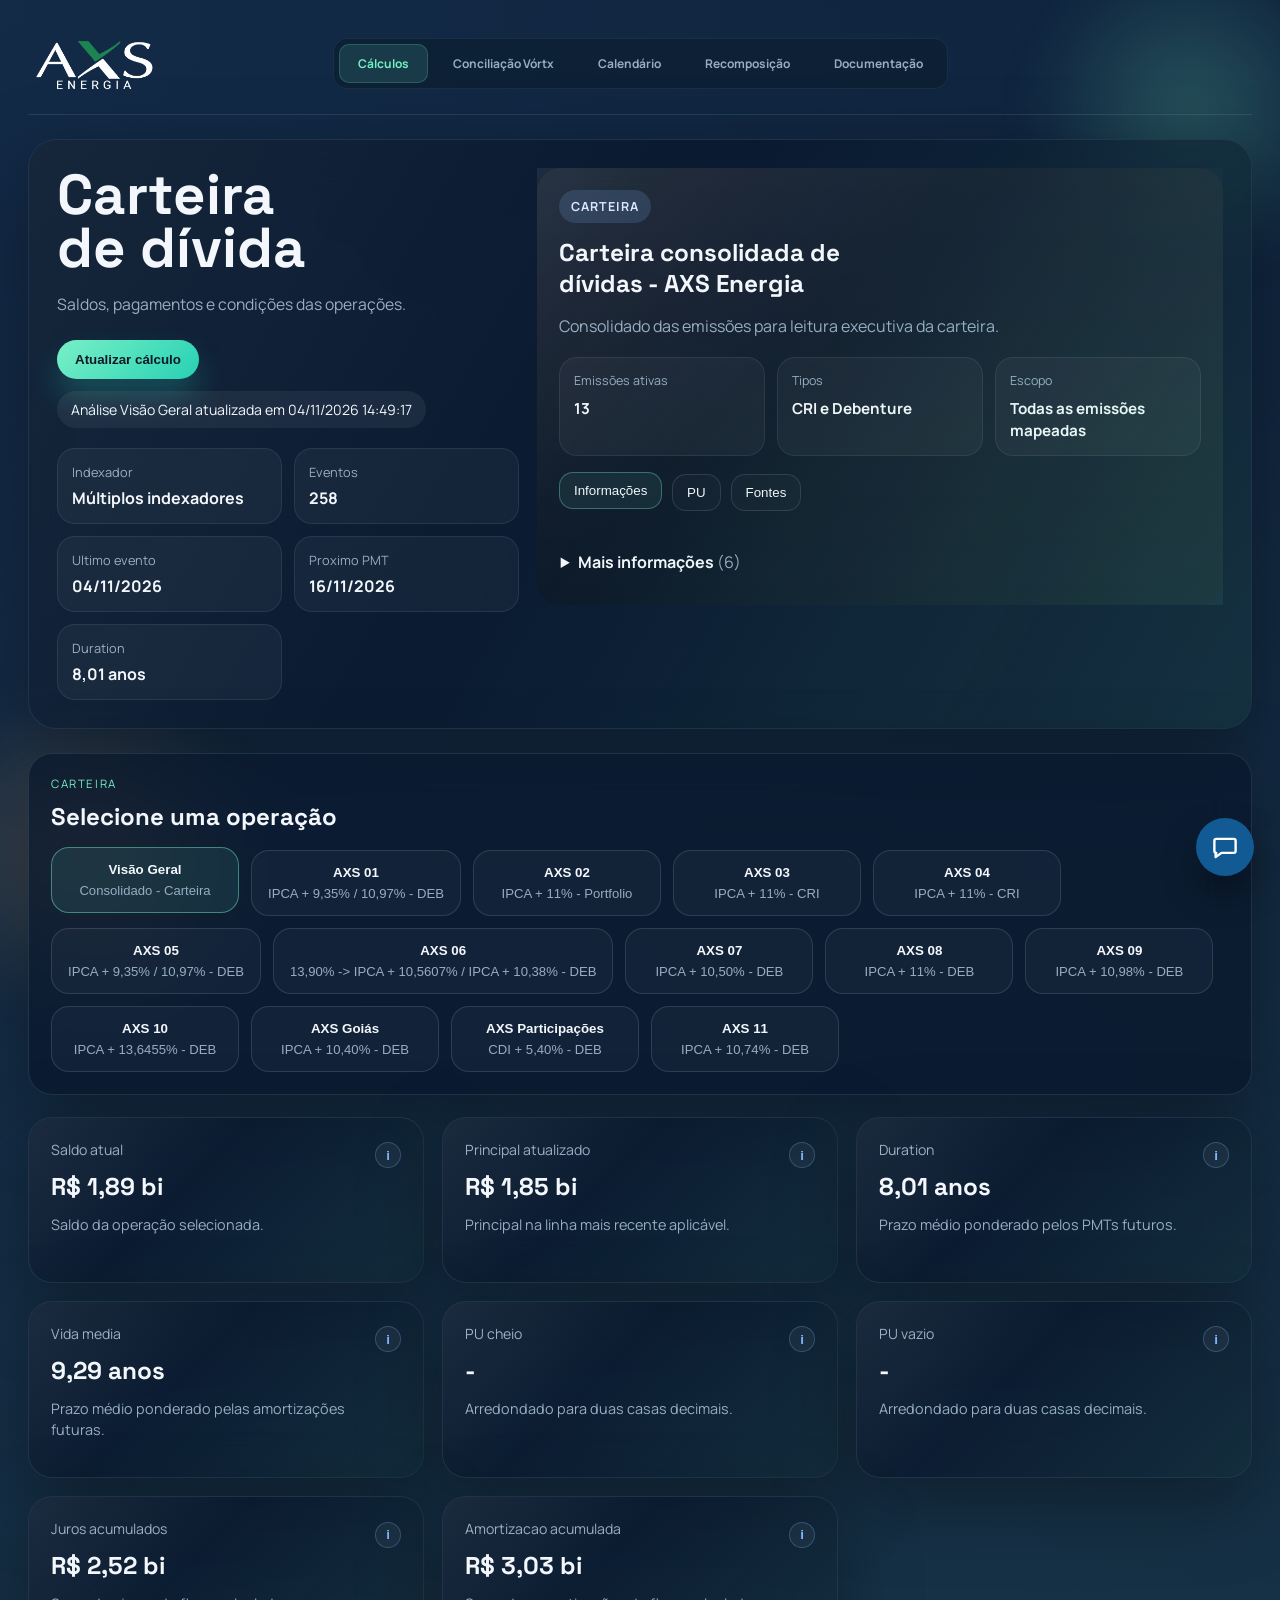
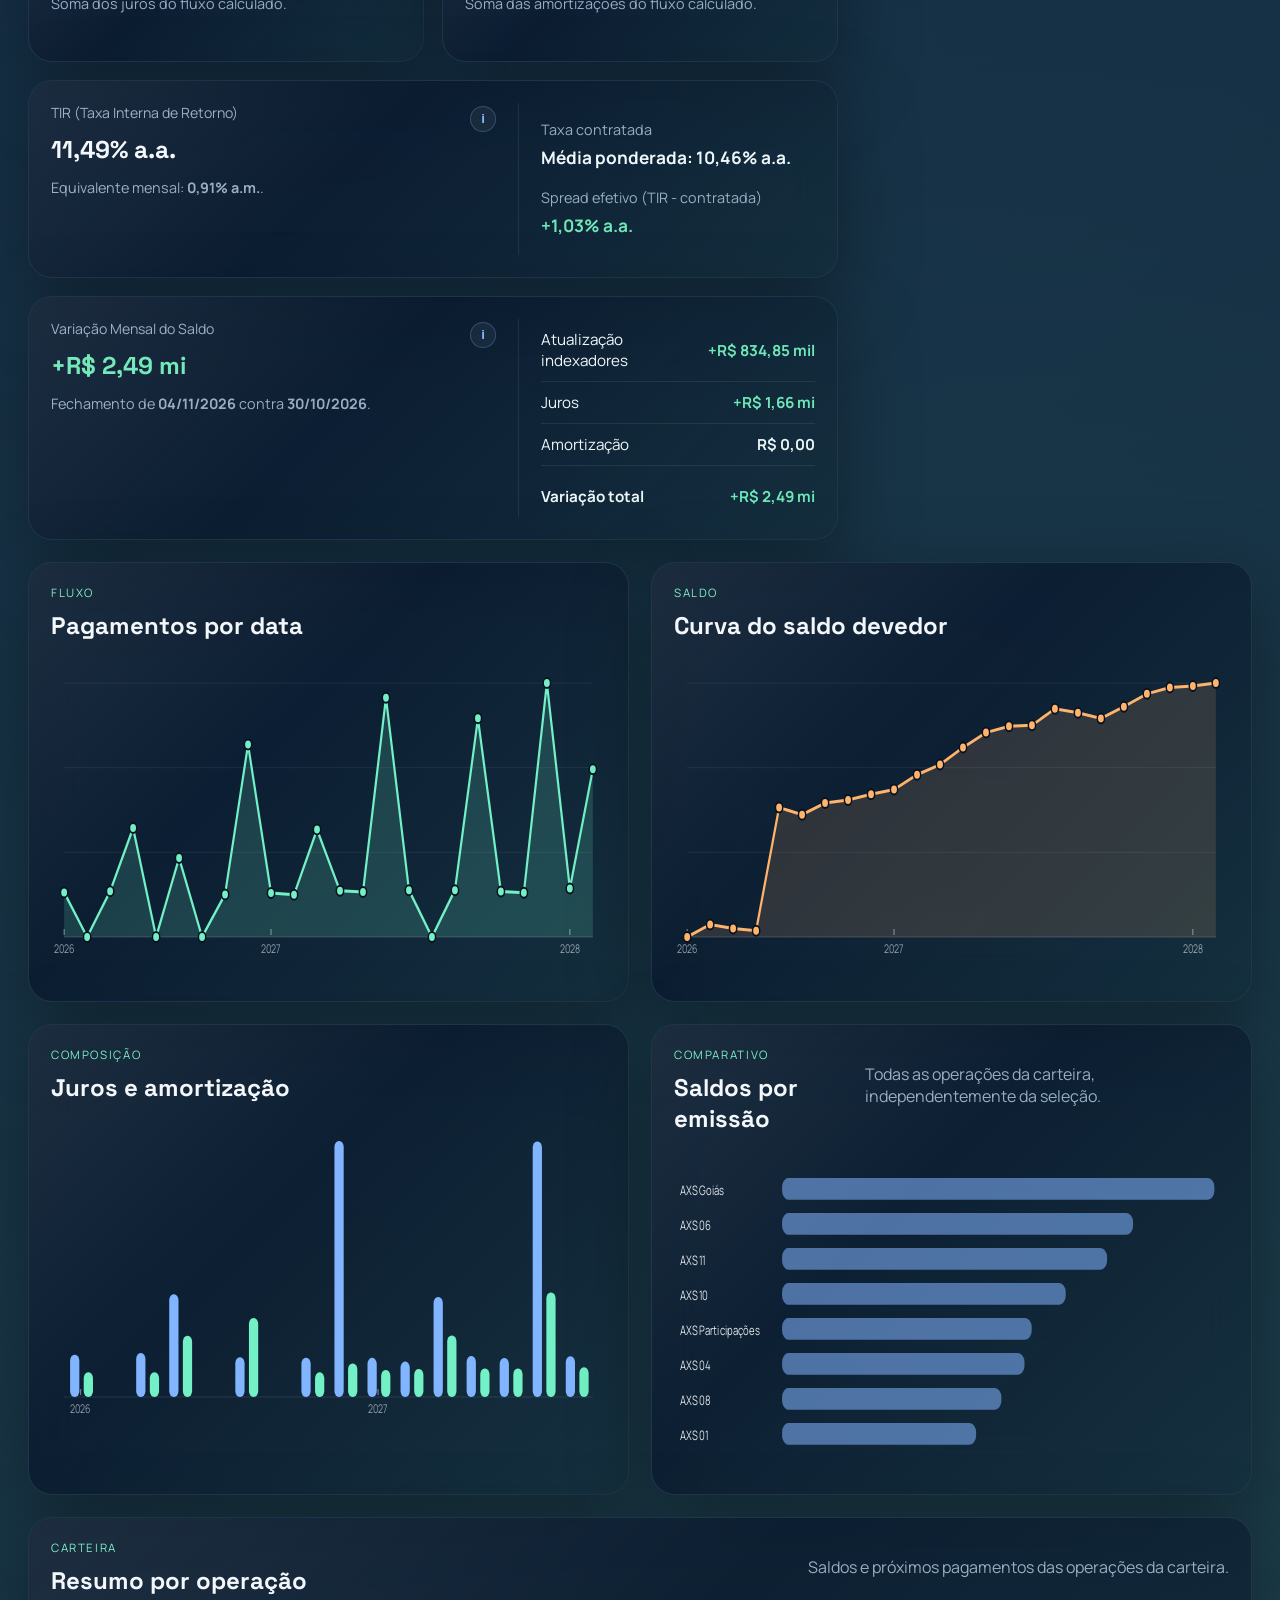
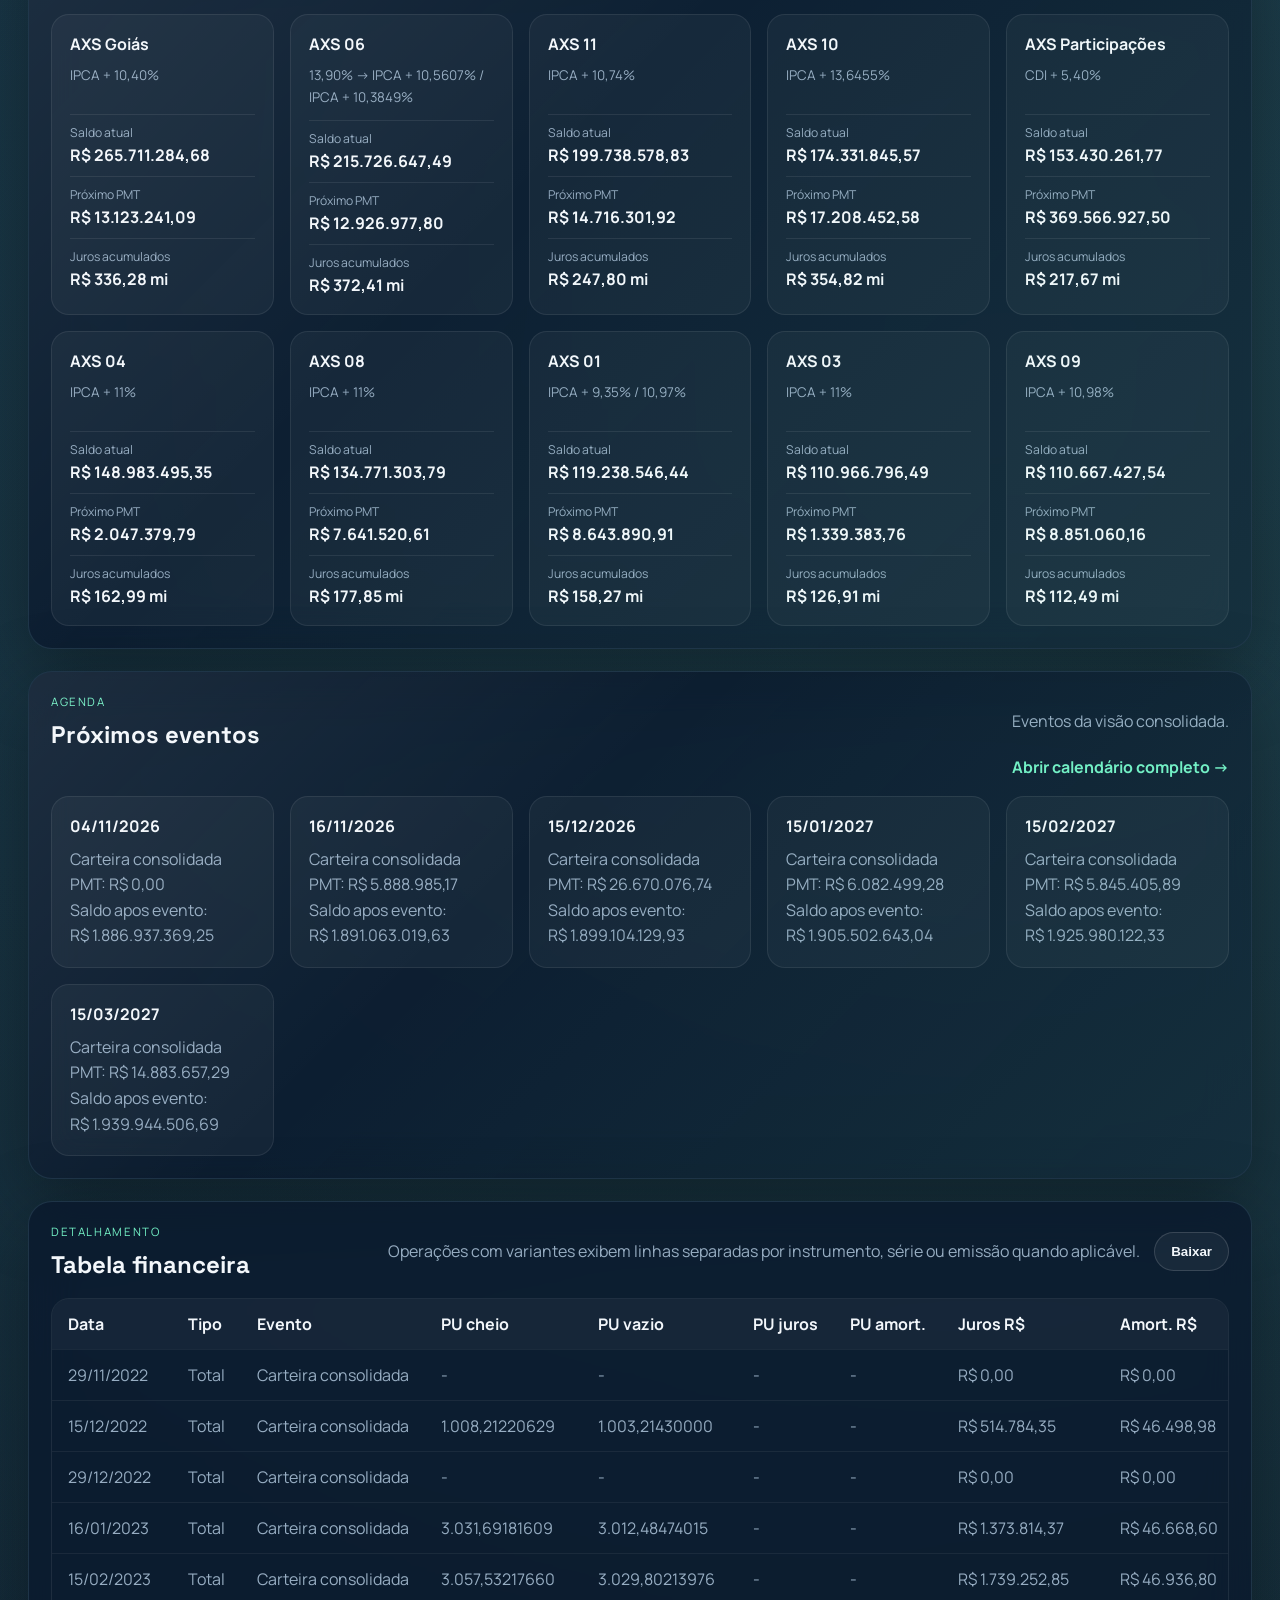
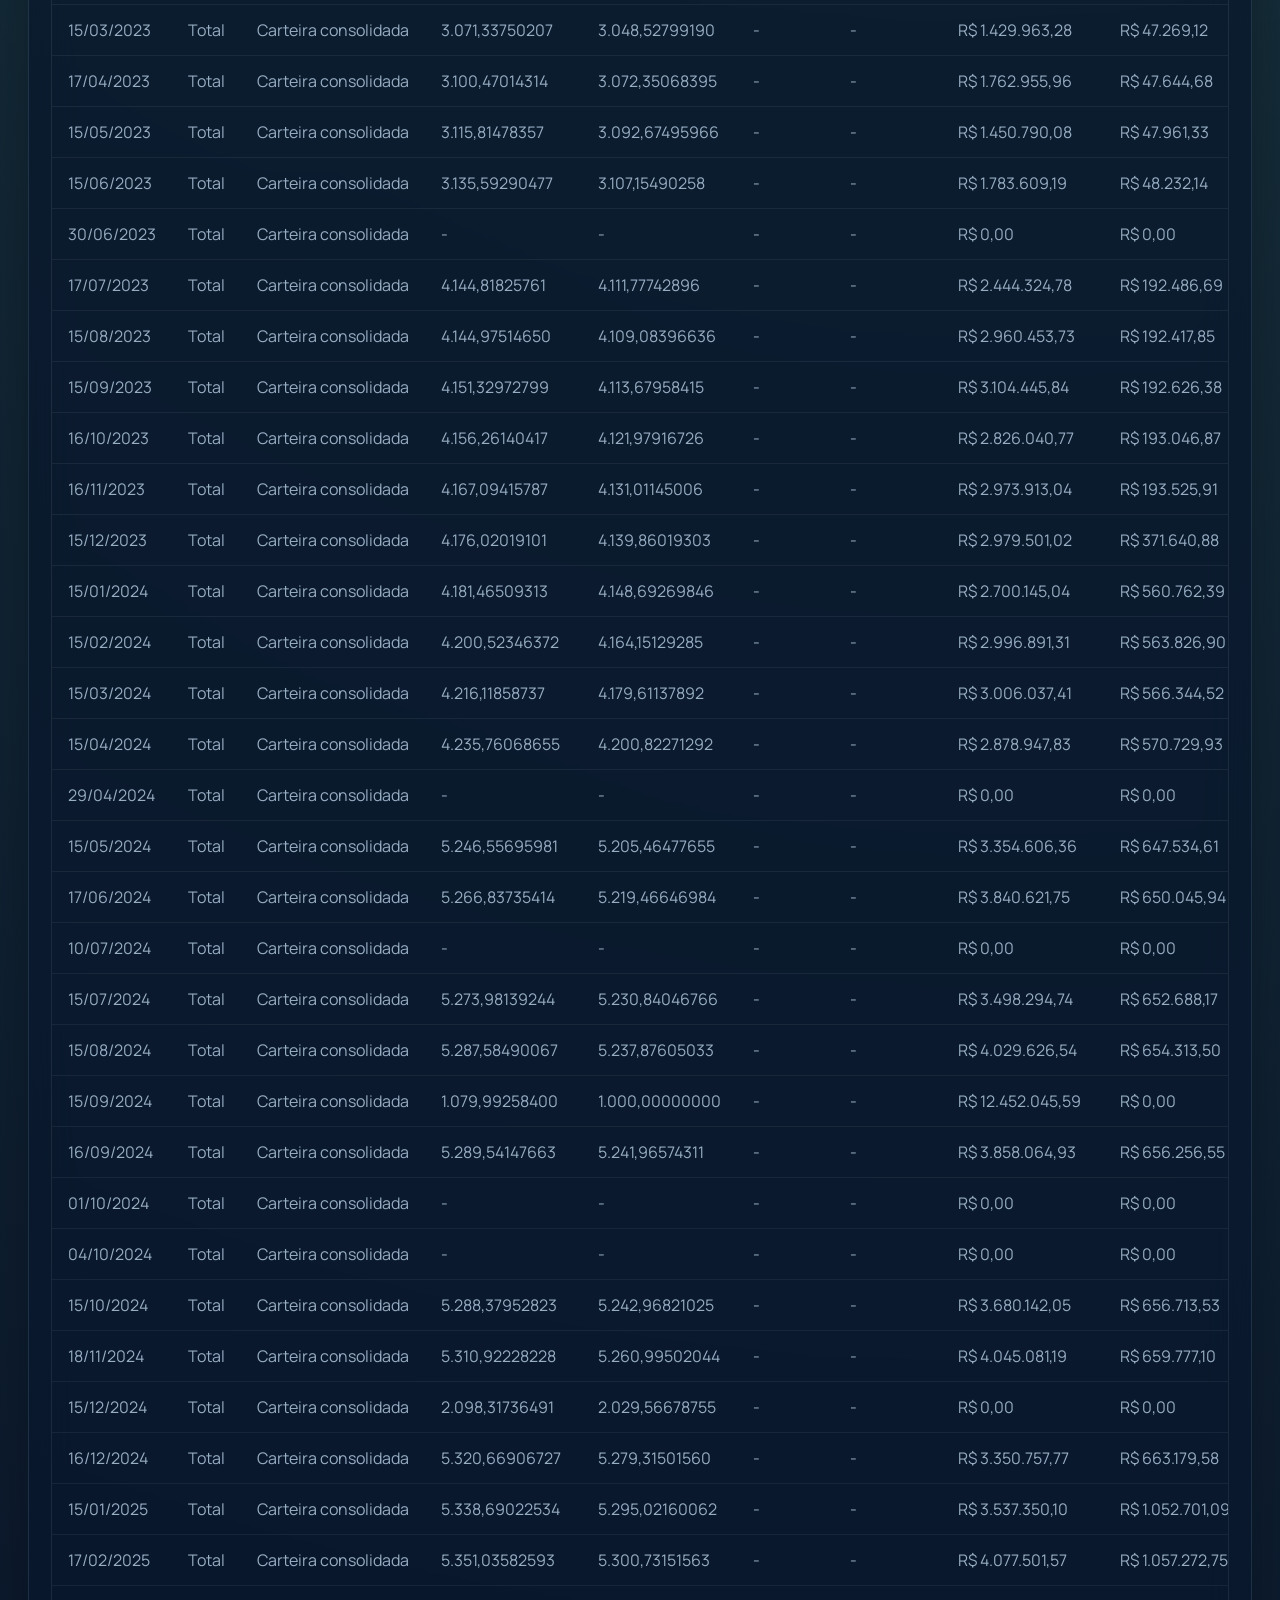
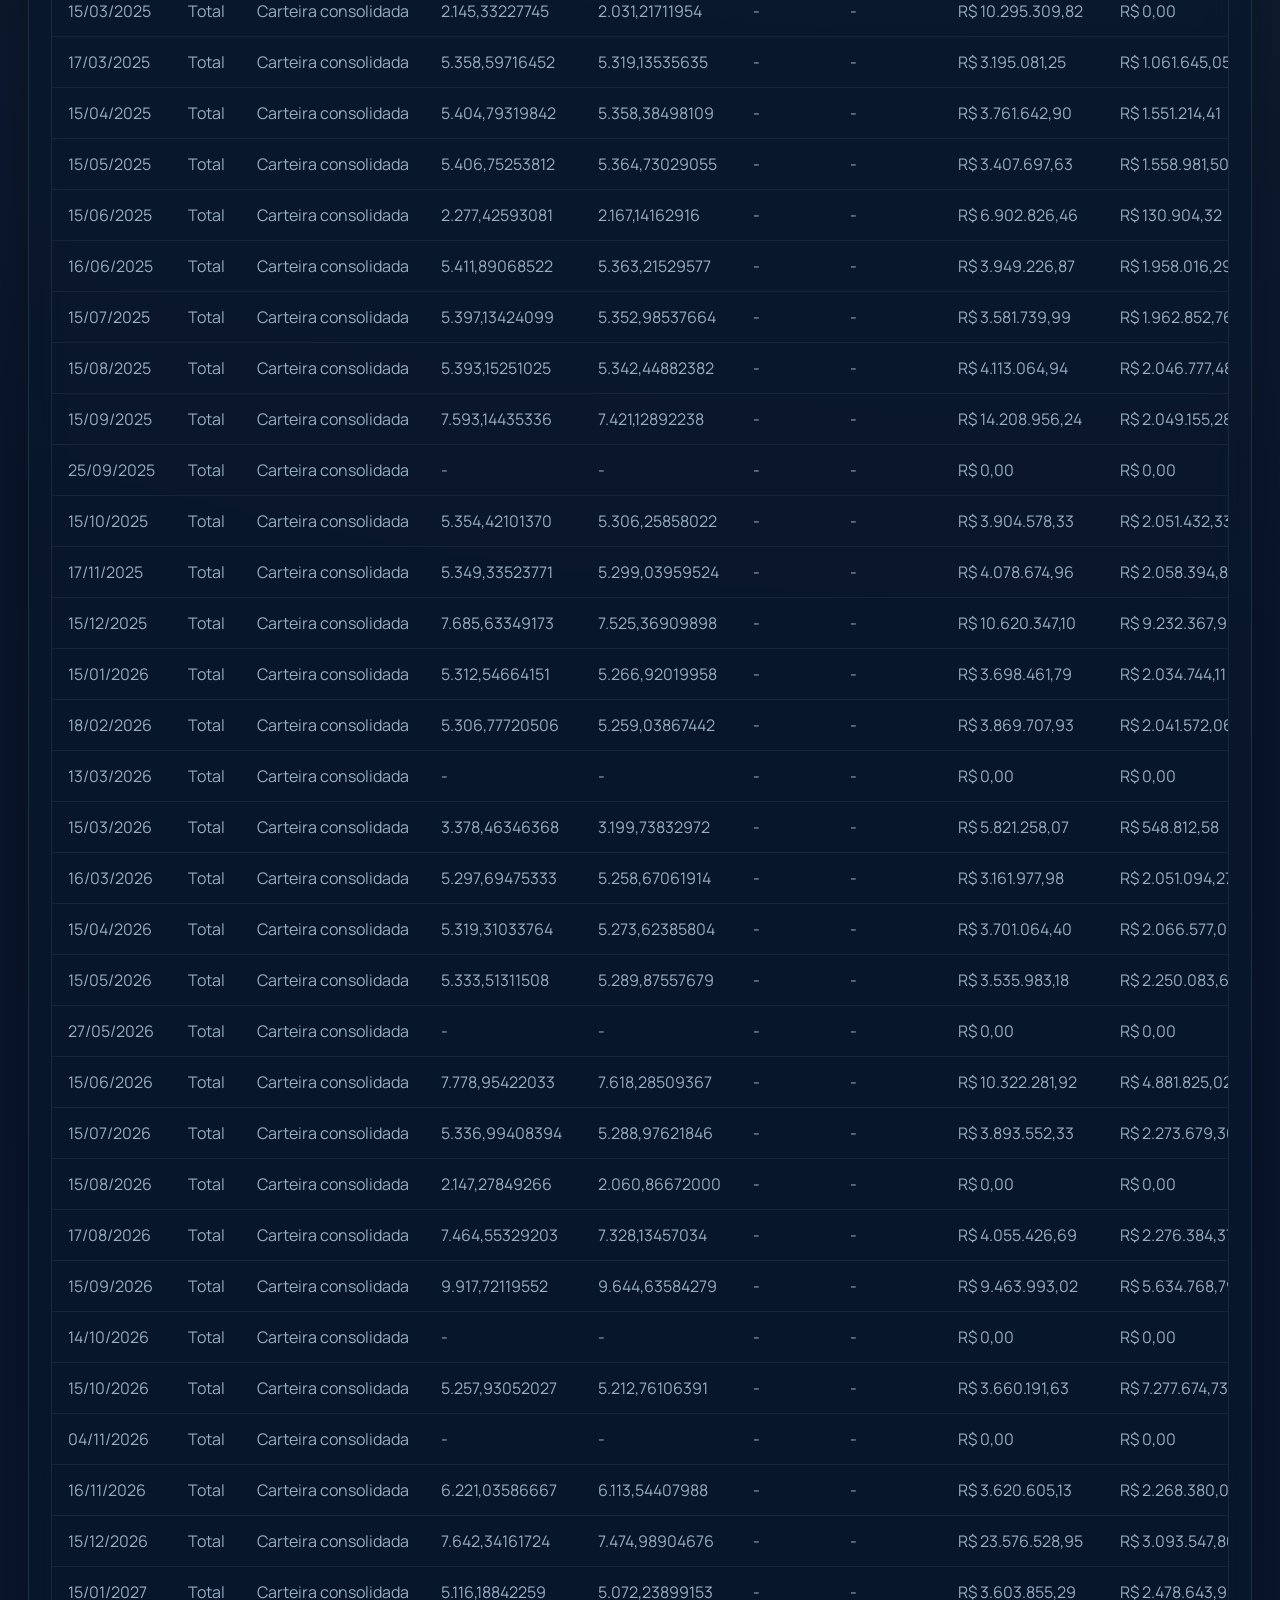
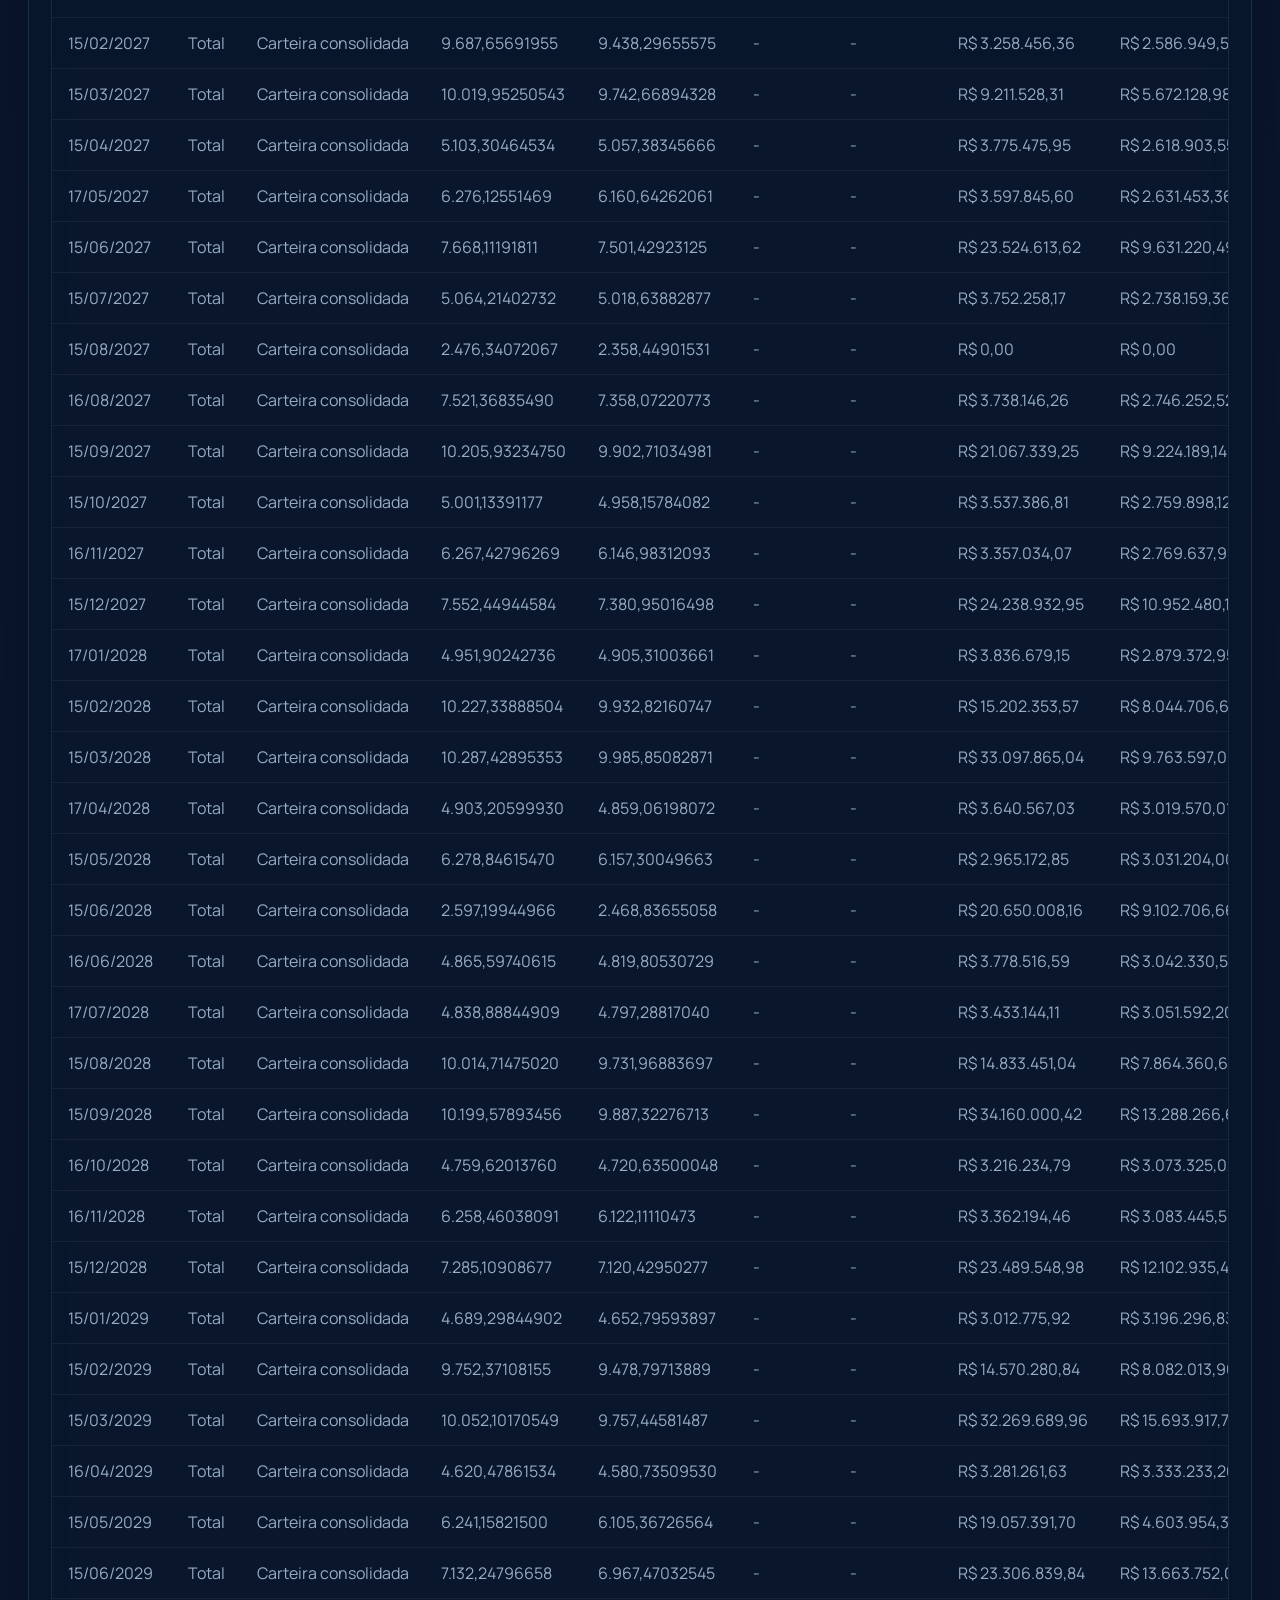
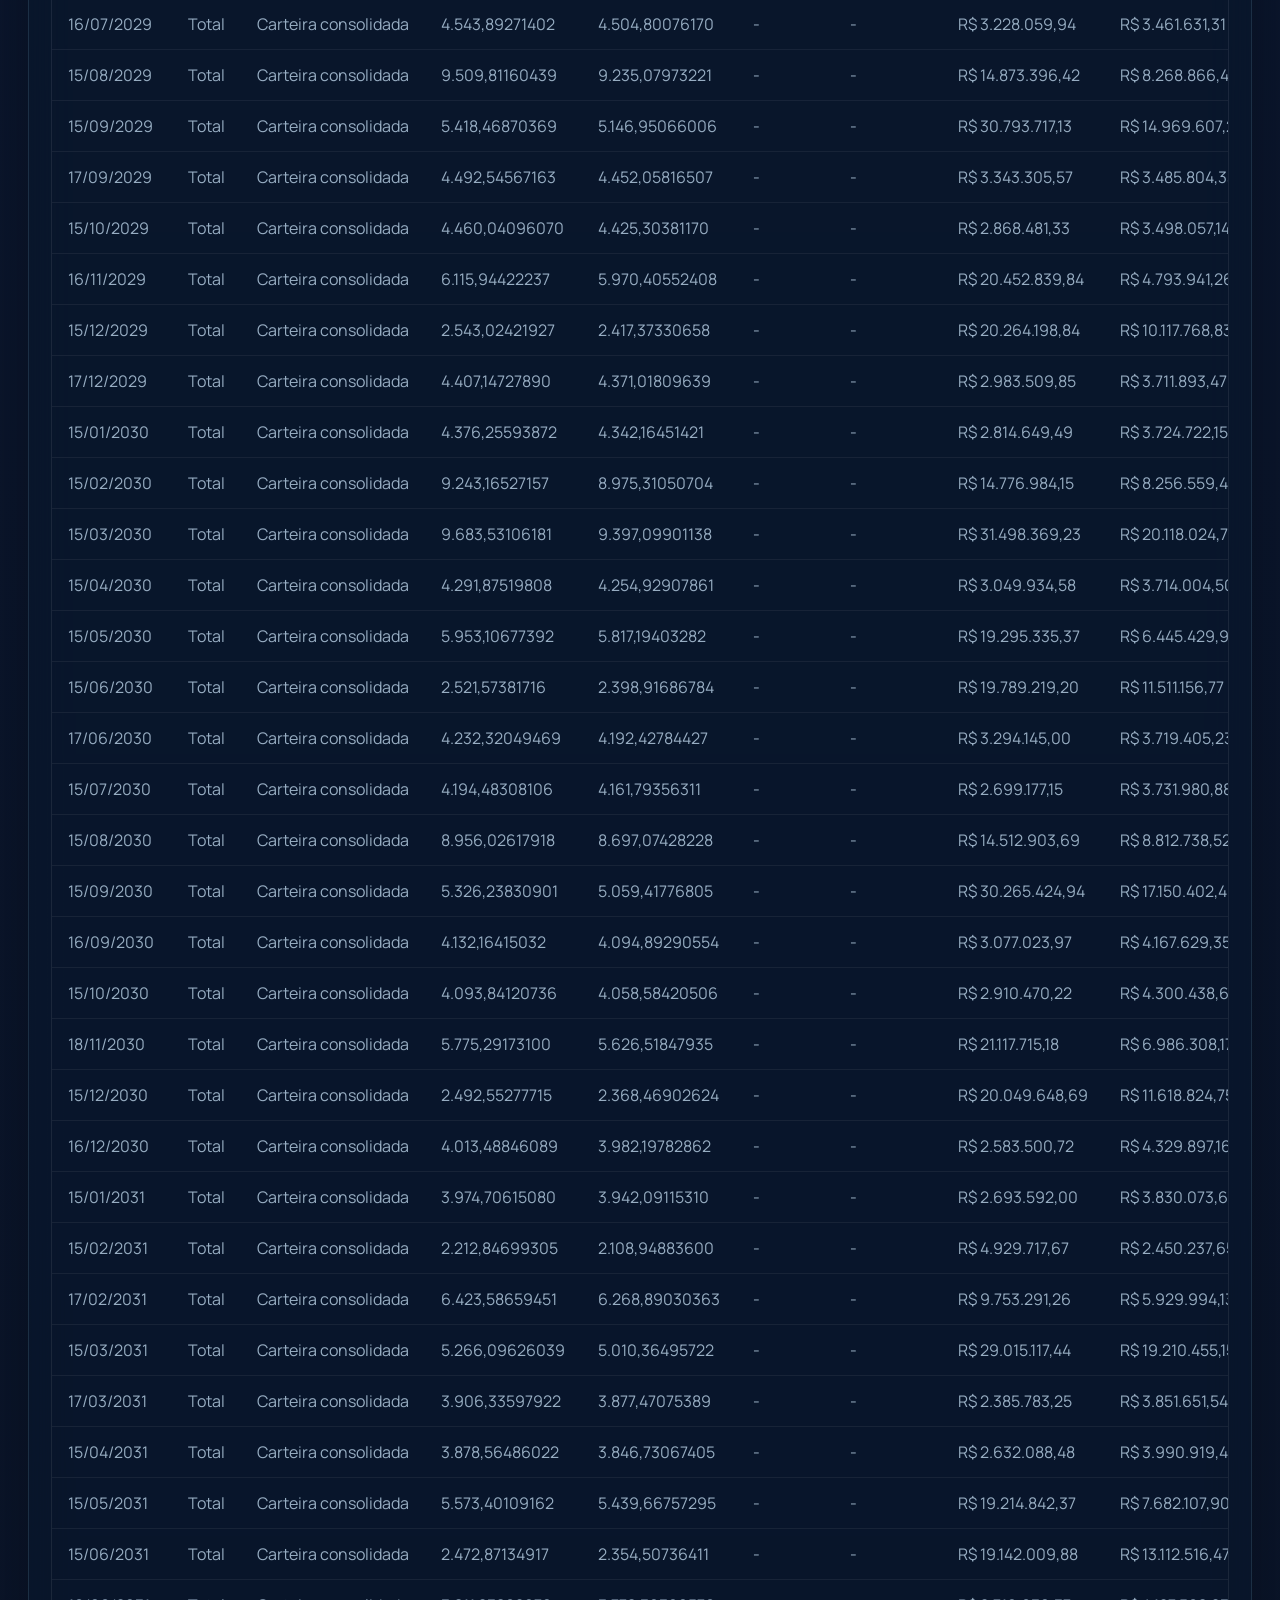
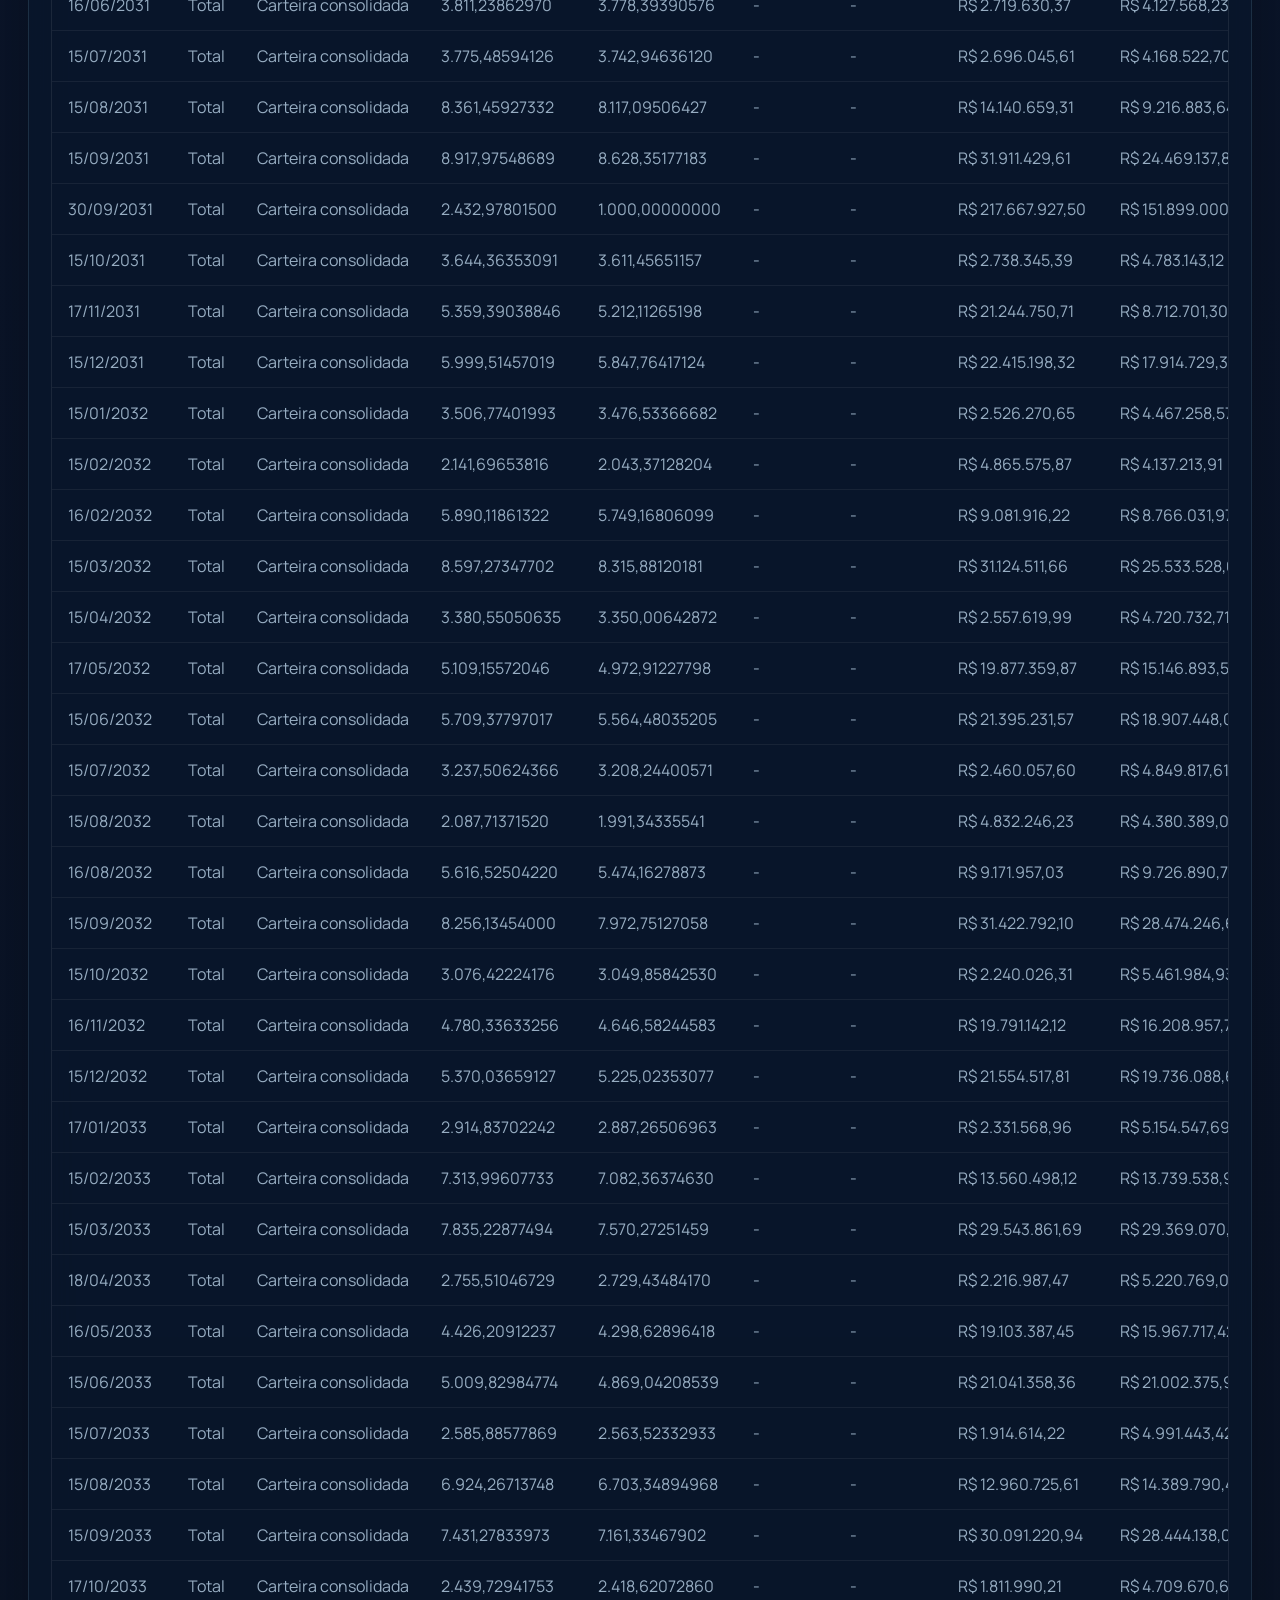
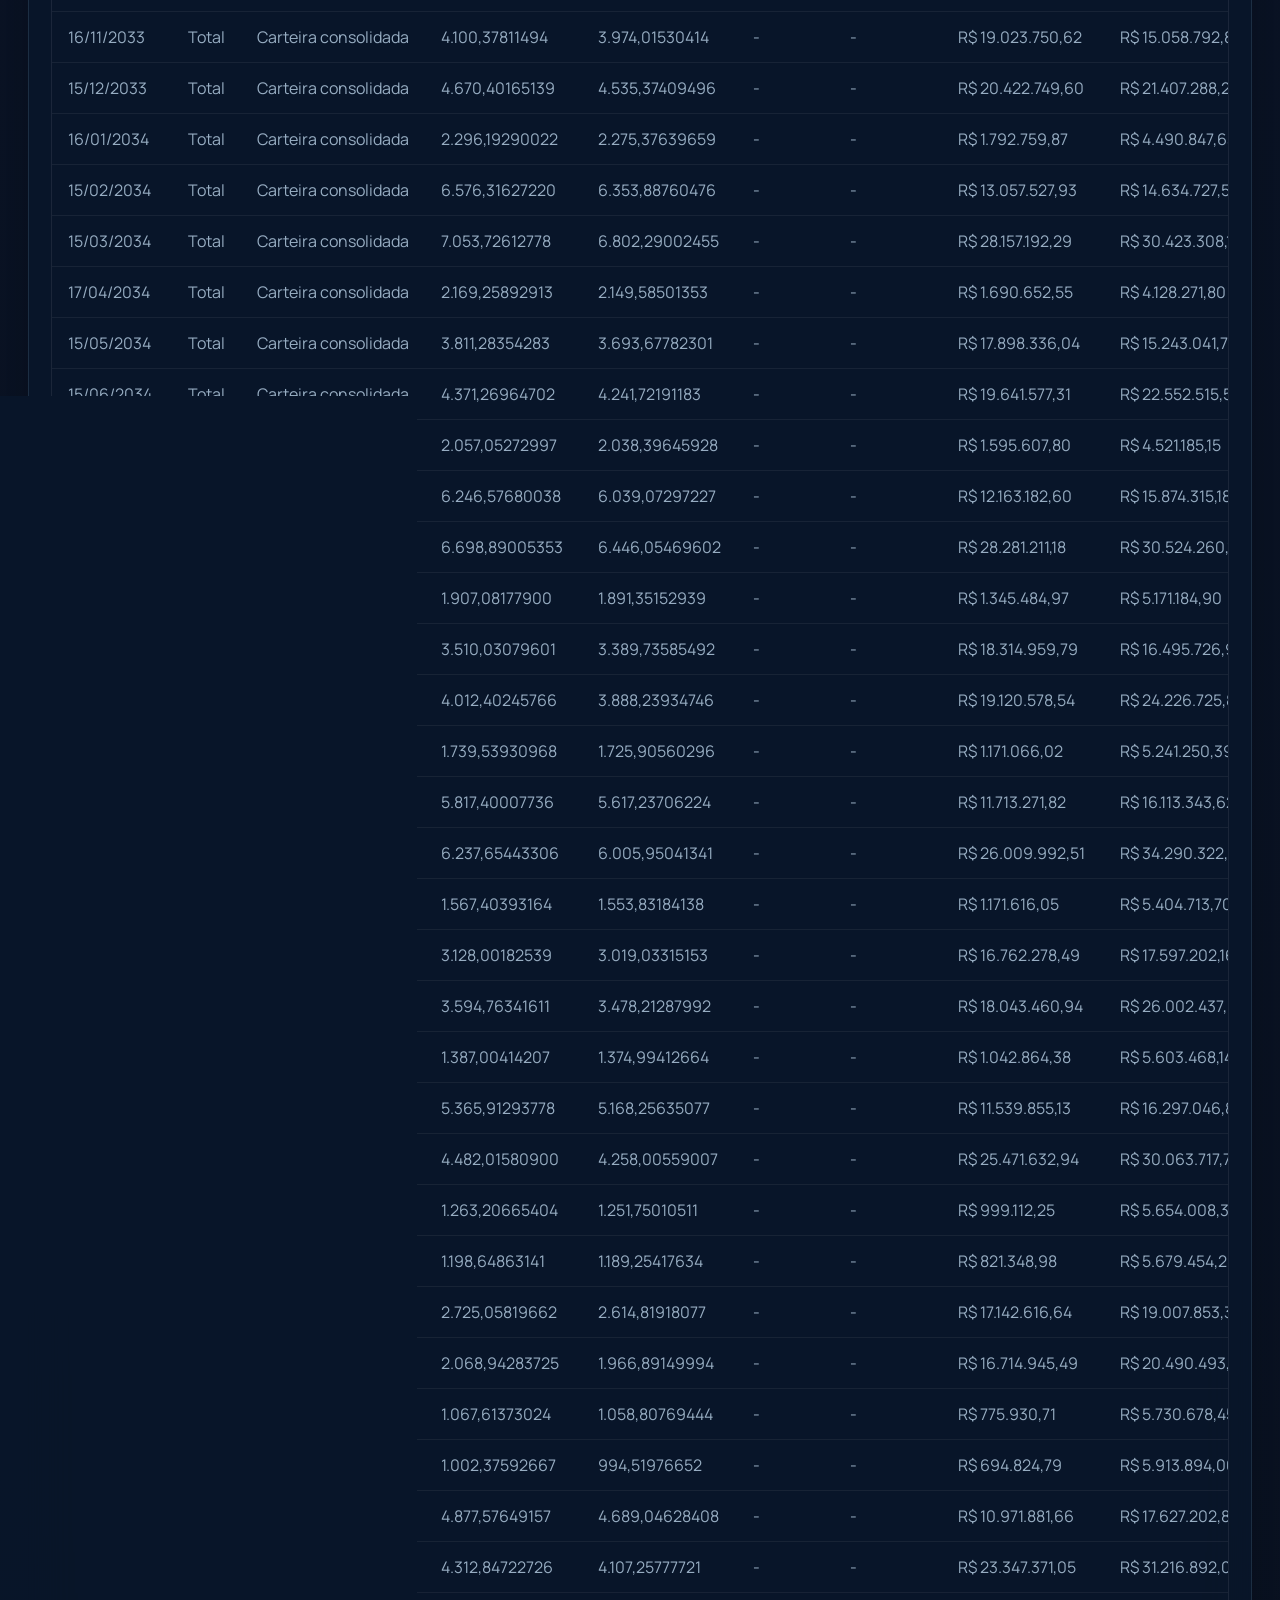
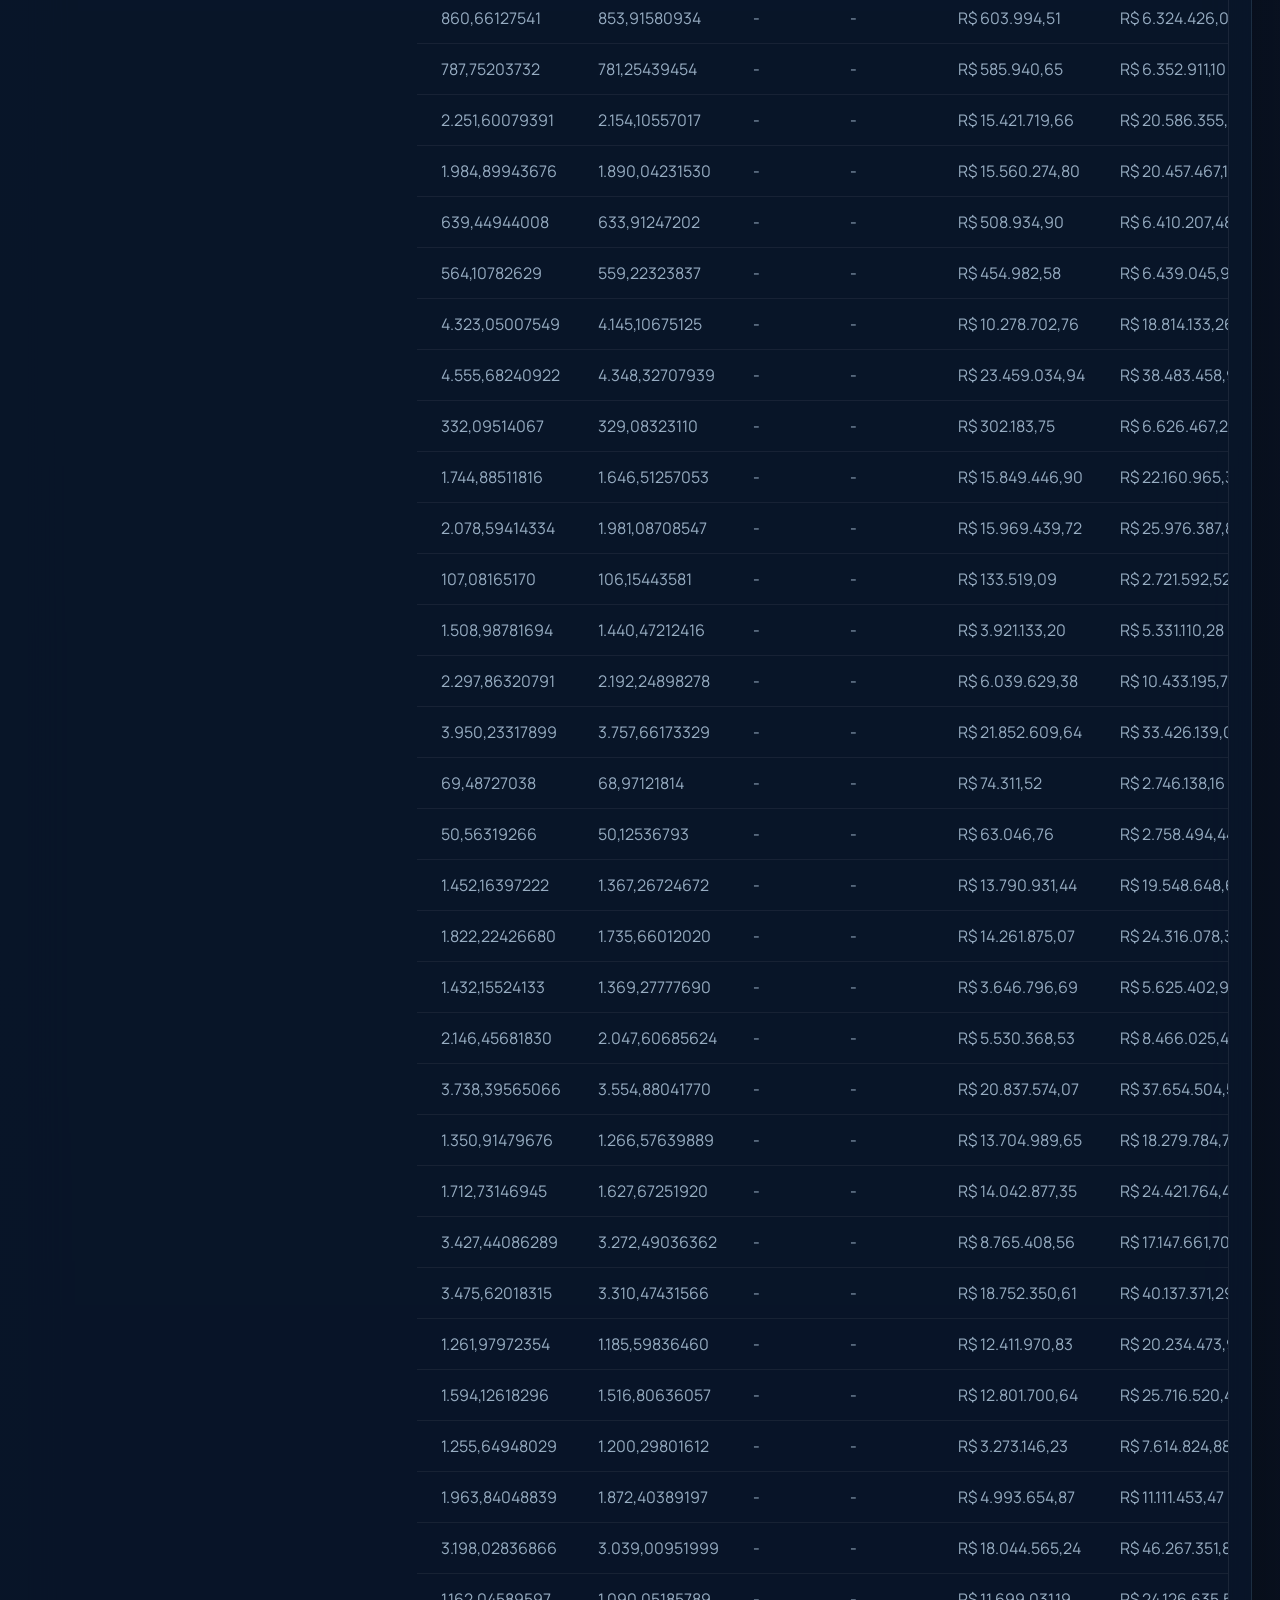
==== commit 1a8925c7: "Melhora leitura da carteira e conciliacao" ====
--- a/docs/index.html
+++ b/docs/index.html
@@ -18,11 +18,10 @@
 
     <header class="hero">
       <div class="hero-copy">
-        <p class="eyebrow">Controle executivo</p>
-        <h1>Controle de d&iacute;vida - AXS Energia</h1>
+
+        <h1>Carteira de dívida</h1>
         <p class="hero-text">
-          Dashboard visual para acompanhar cada emissão, consolidar a carteira e navegar
-          pelos cálculos dos scripts Python com muito mais contexto financeiro.
+          Saldos, pagamentos e condições das operações.
         </p>
         <div class="hero-actions">
           <button id="refreshButton" class="primary-button" type="button">Atualizar cálculo</button>
@@ -35,7 +34,7 @@
         <div class="instrument-header">
           <span id="operationBadge" class="badge-pill">Carteira</span>
           <h2 id="activeOperationName">Selecionando operação...</h2>
-          <p id="activeOperationDescription" class="highlight-text">Preparando o dashboard.</p>
+          <p id="activeOperationDescription" class="highlight-text">Carregando informações.</p>
         </div>
 
         <div id="identityGrid" class="identity-grid"></div>
@@ -55,9 +54,8 @@
         <div class="panel-header">
           <div>
             <p class="section-kicker">Carteira</p>
-            <h2>Escolha a análise</h2>
-          </div>
-          <p class="section-note">Use a visão geral para consolidado e cada aba individual para aprofundar a dívida.</p>
+            <h2>Selecione uma operação</h2>
+          </div>
         </div>
         <div id="operationTabs" class="operation-tabs"></div>
         <div id="variantSection" class="variant-section hidden">
@@ -75,9 +73,8 @@
         <div class="panel-header">
           <div>
             <p class="section-kicker">Fluxo</p>
-            <h2>PMT por evento</h2>
-          </div>
-          <p class="section-note">Leitura do comportamento dos pagamentos no tempo.</p>
+            <h2>Pagamentos por data</h2>
+          </div>
         </div>
         <div class="chart-wrap">
           <svg id="paymentsChart" class="chart-svg" viewBox="0 0 760 320" preserveAspectRatio="none"></svg>
@@ -91,7 +88,7 @@
             <p class="section-kicker">Saldo</p>
             <h2>Curva do saldo devedor</h2>
           </div>
-          <p class="section-note">Saldo atual corrigido pela data corrente da carteira.</p>
+
         </div>
         <div class="chart-wrap">
           <svg id="balanceChart" class="chart-svg" viewBox="0 0 760 320" preserveAspectRatio="none"></svg>
@@ -103,9 +100,9 @@
         <div class="panel-header">
           <div>
             <p class="section-kicker">Composição</p>
-            <h2>Juros x amortização</h2>
-          </div>
-          <p class="section-note">Comparação direta entre as duas pernas do fluxo.</p>
+            <h2>Juros e amortização</h2>
+          </div>
+
         </div>
         <div class="chart-wrap">
           <svg id="compositionChart" class="chart-svg" viewBox="0 0 760 320" preserveAspectRatio="none"></svg>
@@ -119,7 +116,7 @@
             <p class="section-kicker">Comparativo</p>
             <h2>Saldos por emissão</h2>
           </div>
-          <p class="section-note">Radar da carteira inteira, mesmo quando uma dívida específica estiver selecionada.</p>
+          <p class="section-note">Todas as operações da carteira, independentemente da seleção.</p>
         </div>
         <div class="chart-wrap">
           <svg id="comparisonChart" class="chart-svg" viewBox="0 0 760 320" preserveAspectRatio="none"></svg>
@@ -127,13 +124,14 @@
         </div>
       </section>
 
-      <section class="panel panel-wide tilt-card">
-        <div class="panel-header">
-          <div>
-            <p class="section-kicker">Radar</p>
-            <h2>Carteira em destaque</h2>
-          </div>
-          <p class="section-note">Cards com saldos e próximos PMTs para leitura rápida.</p>
+      <section id="portfolioSummary" class="panel panel-wide tilt-card">
+        <div class="panel-header">
+          <div>
+            <p class="section-kicker">Carteira</p>
+            <h2>Resumo por operação</h2>
+          </div>
+          <p class="section-note">Saldos e próximos pagamentos das operações da carteira.</p>
+
         </div>
         <div id="comparisonCards" class="comparison-cards"></div>
       </section>
@@ -144,7 +142,8 @@
             <p class="section-kicker">Agenda</p>
             <h2>Próximos eventos</h2>
           </div>
-          <p class="section-note">Linha do tempo operacional da seleção atual.</p>
+          <div><p id="timelineScope" class="section-note"></p><a class="calendar-link" href="./calendario.html">Abrir calendário completo →</a></div>
+
         </div>
         <div id="timeline" class="timeline"></div>
       </section>
--- a/docs/dashboard.css
+++ b/docs/dashboard.css
@@ -218,7 +218,7 @@
 .instrument-panel {
   border-radius: 24px;
   padding: 22px;
-  align-self: stretch;
+  align-self: start;
   justify-self: end;
   width: 100%;
   max-width: 760px;
@@ -320,6 +320,31 @@
   line-height: 1.45;
 }
 
+.data-pair .field-missing {
+  color: var(--muted, #a5b7c6);
+  font-weight: 500;
+}
+
+.operation-details {
+  margin-top: 14px;
+}
+
+.operation-details summary {
+  cursor: pointer;
+  color: var(--text);
+  font-weight: 700;
+  padding: 10px 2px;
+}
+
+.operation-details summary span {
+  color: var(--muted, #a5b7c6);
+  font-weight: 400;
+}
+
+.operation-details .info-grid {
+  margin-top: 8px;
+}
+
 .content-grid {
   display: grid;
   grid-template-columns: repeat(12, minmax(0, 1fr));
@@ -685,6 +710,15 @@
   grid-template-columns: repeat(auto-fit, minmax(220px, 1fr));
   gap: 16px;
 }
+
+#portfolioSummary[hidden] { display: none; }
+.comparison-card .comparison-indexer { color: var(--muted); font-size: .84rem; min-height: 2.7em; }
+.comparison-values { margin: 12px 0 0; display: grid; gap: 10px; }
+.comparison-values div { border-top: 1px solid rgba(255,255,255,.08); padding-top: 9px; }
+.comparison-values dt { color: var(--muted); font-size: .76rem; }
+.comparison-values dd { margin: 3px 0 0; font-weight: 700; overflow-wrap: anywhere; }
+.calendar-link { display: inline-block; margin-top: 8px; color: var(--accent); font-weight: 700; text-decoration: none; }
+.calendar-link:hover { text-decoration: underline; }
 
 .comparison-card,
 .timeline-item {
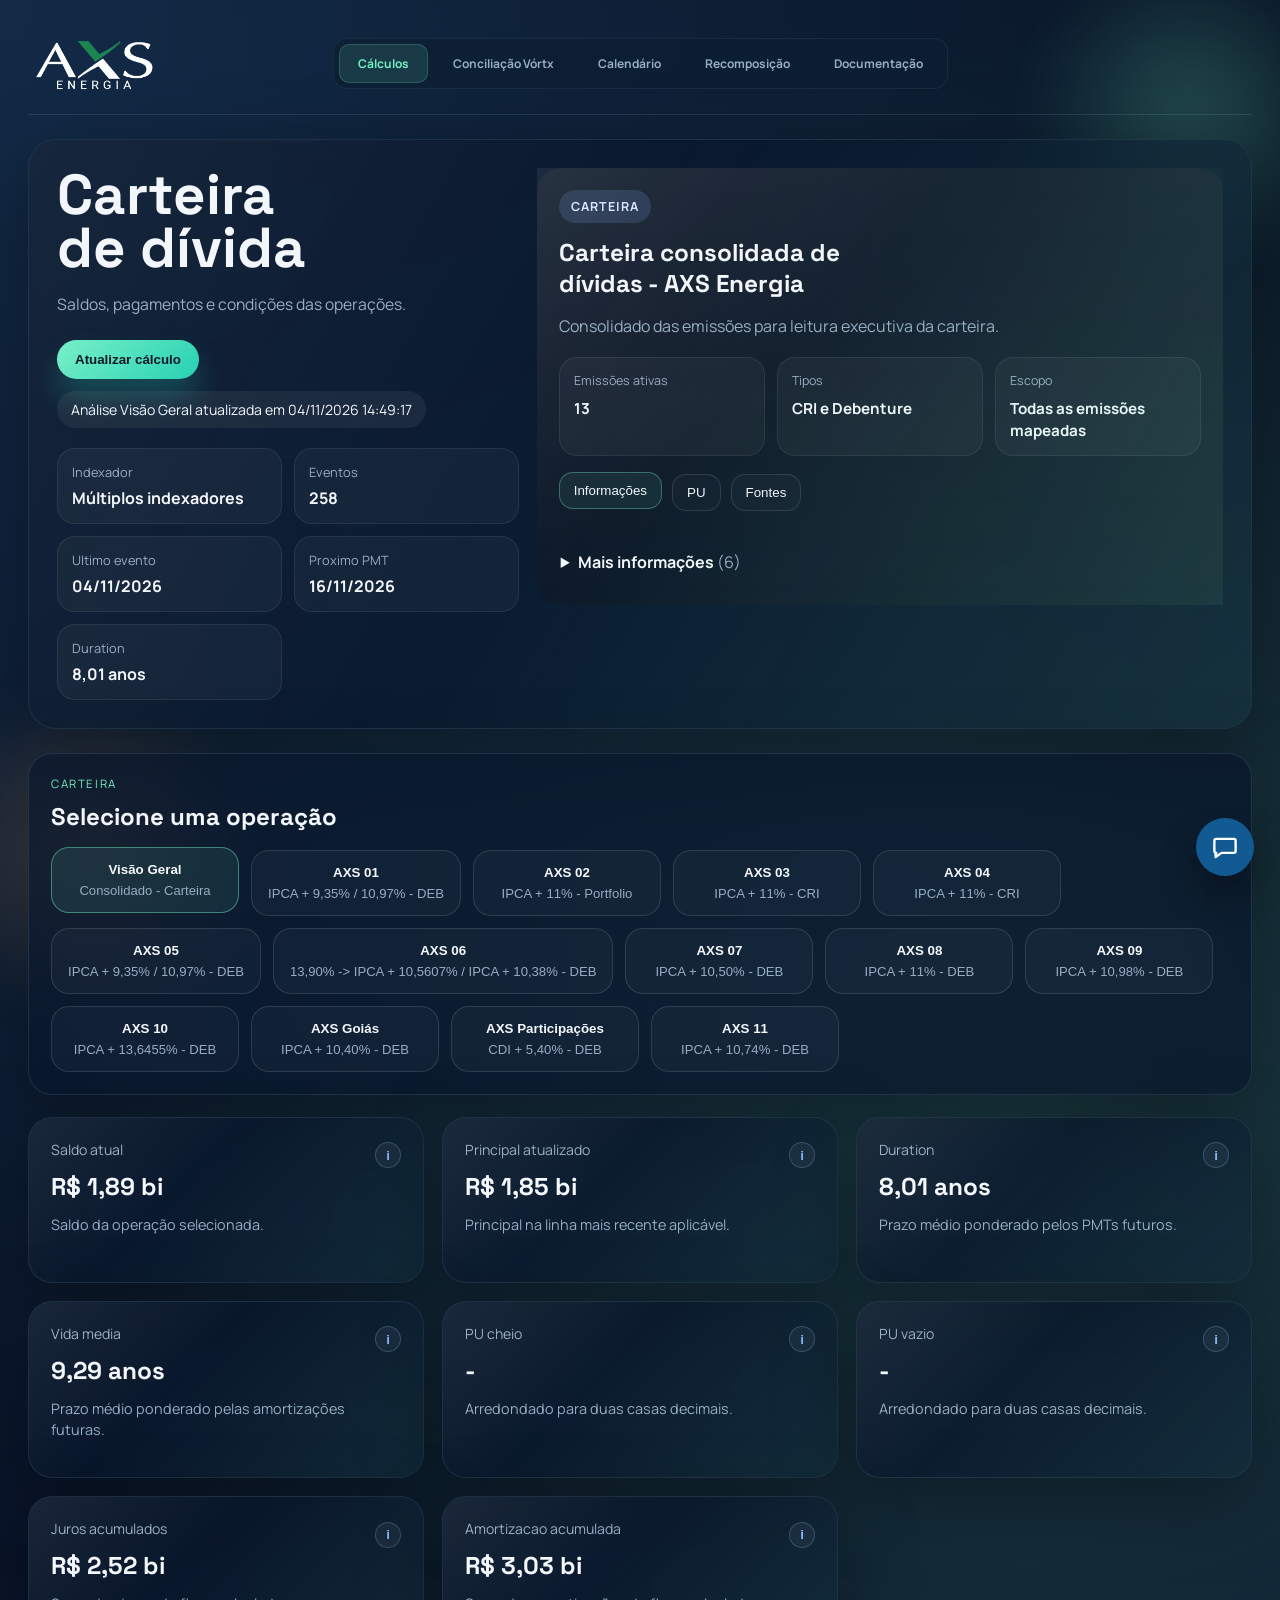
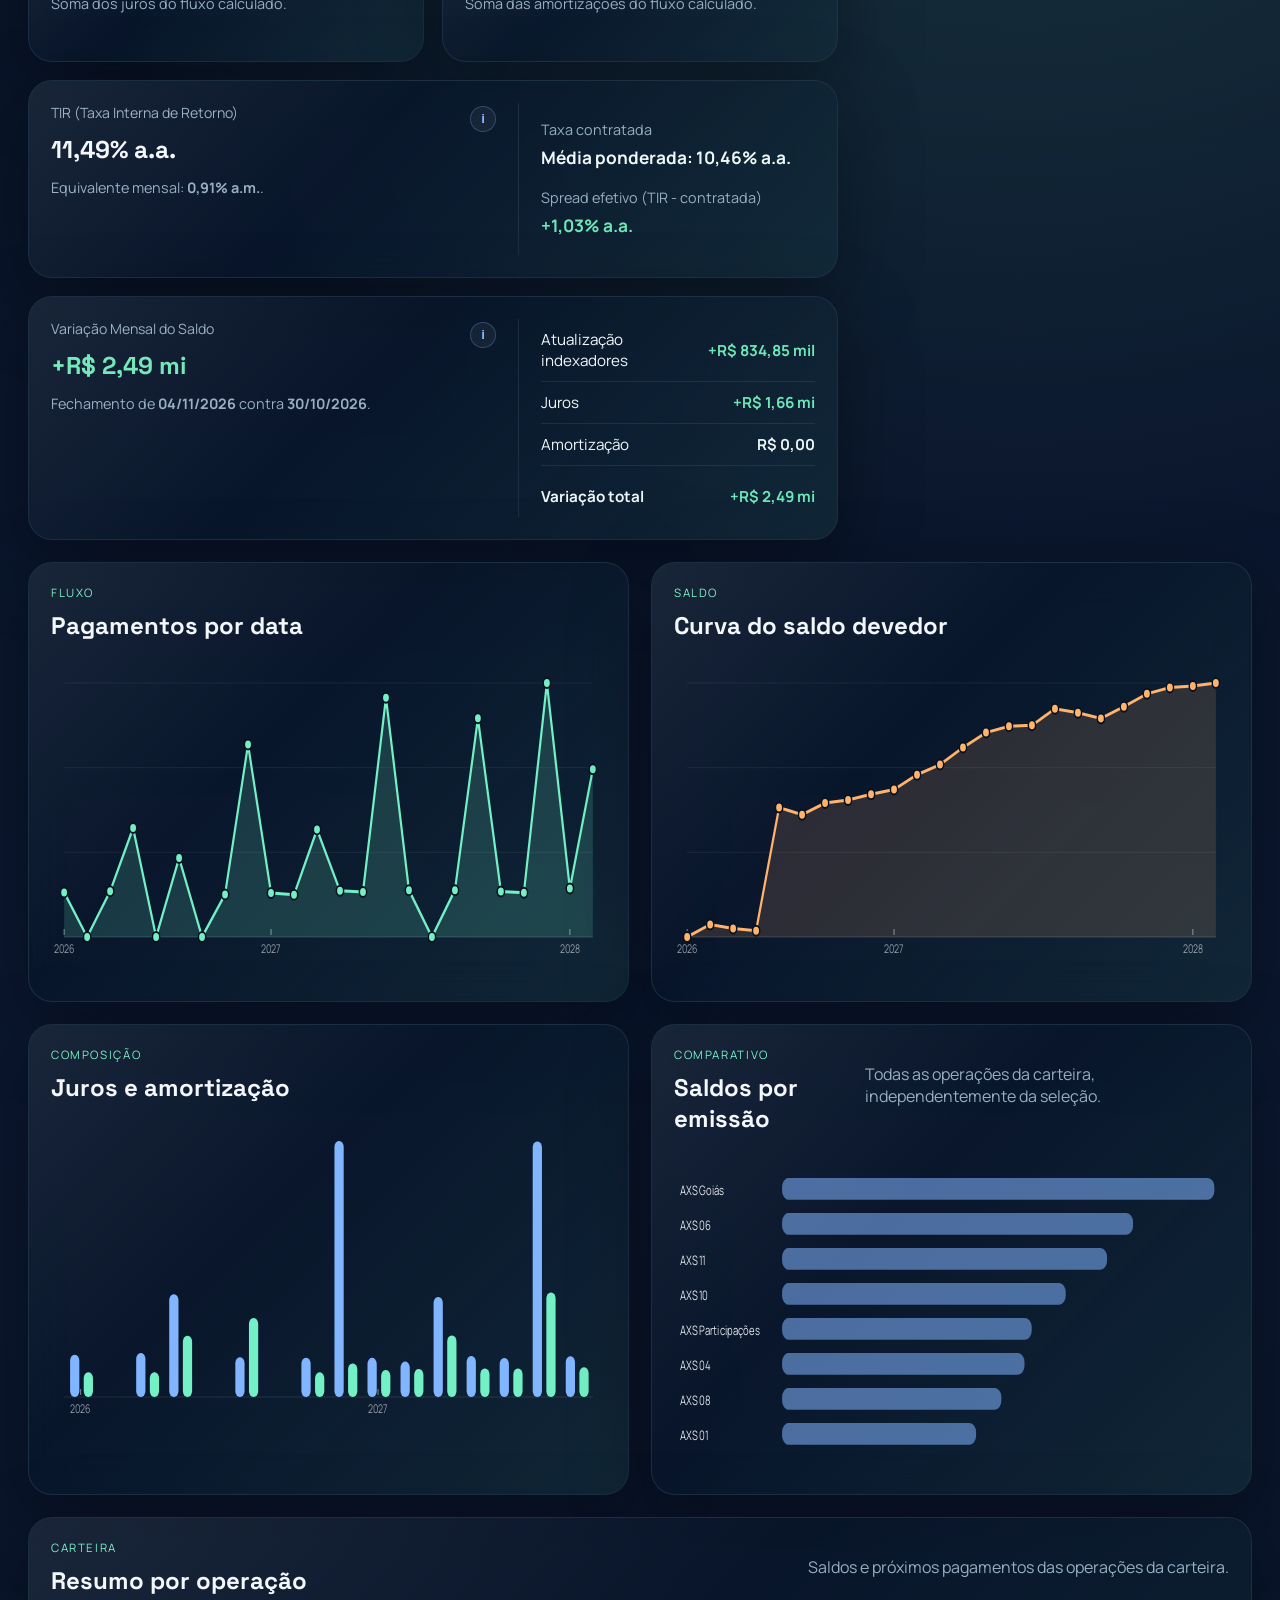
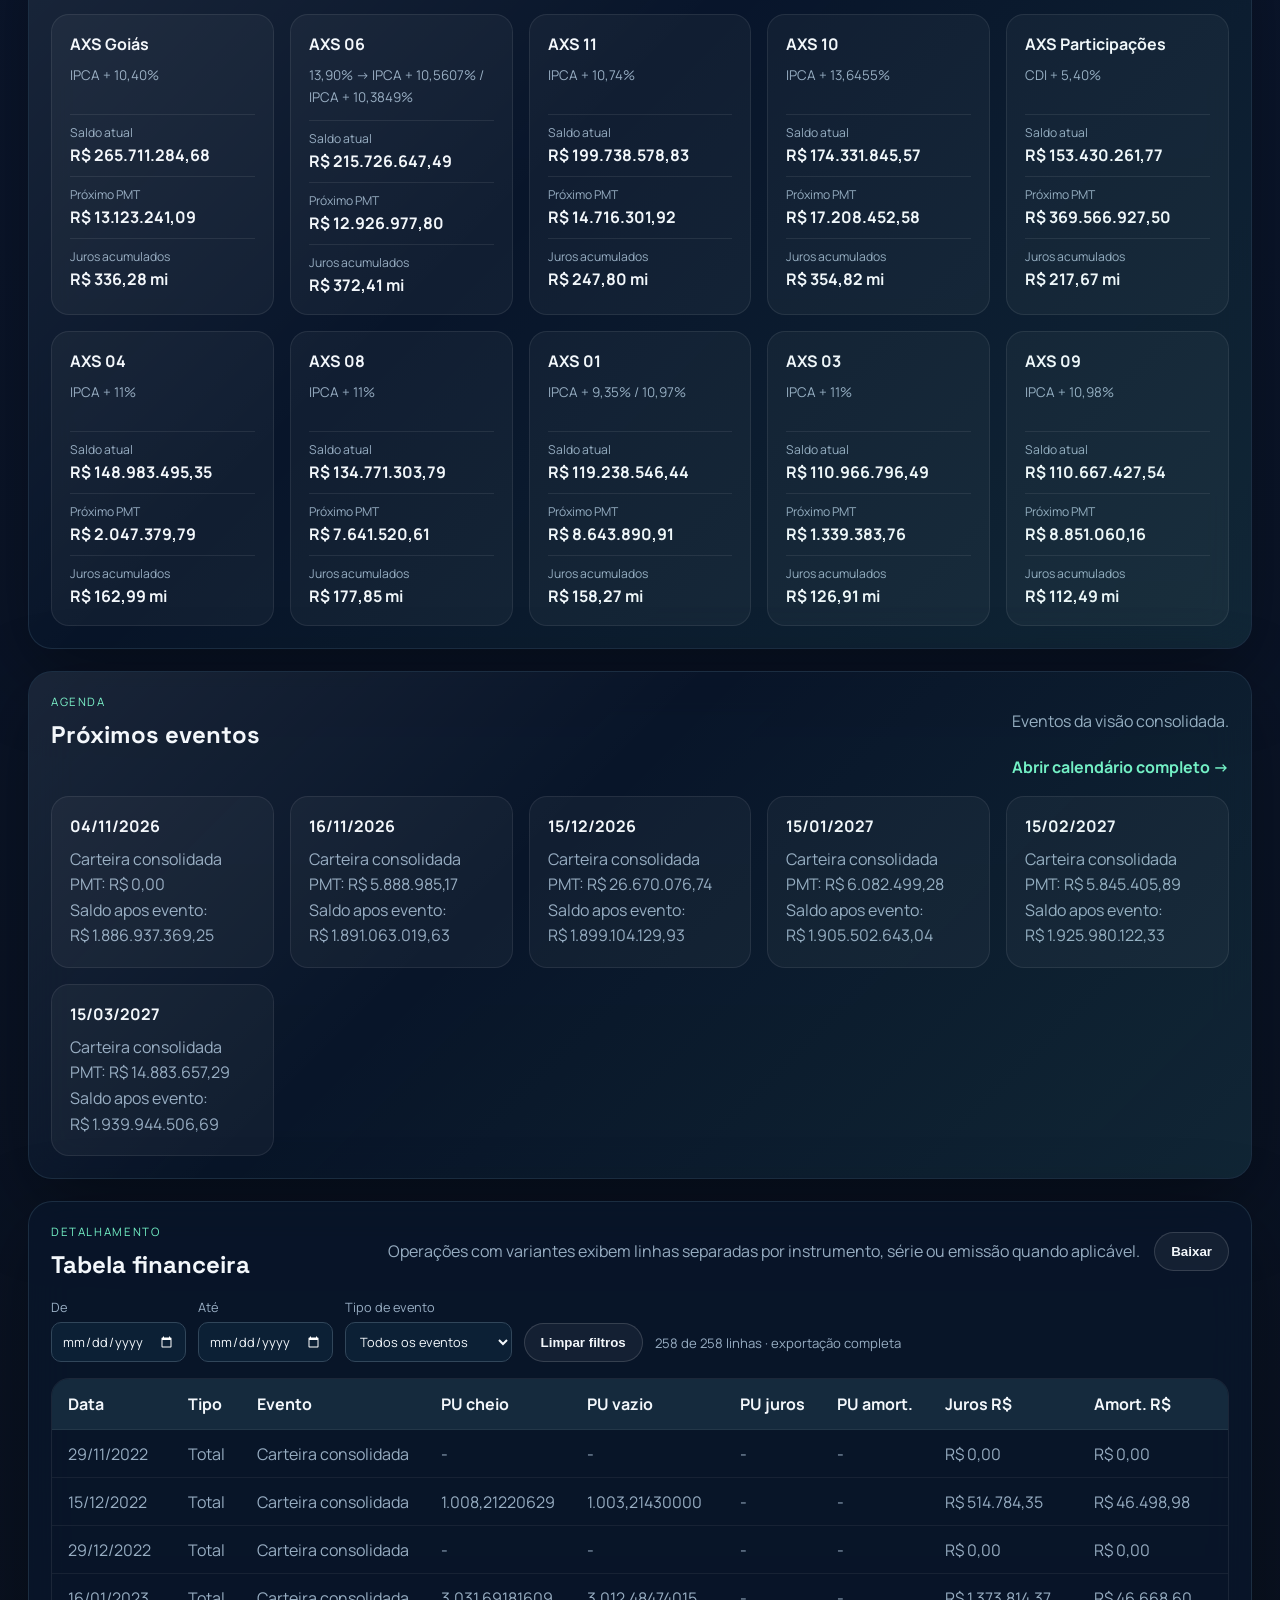
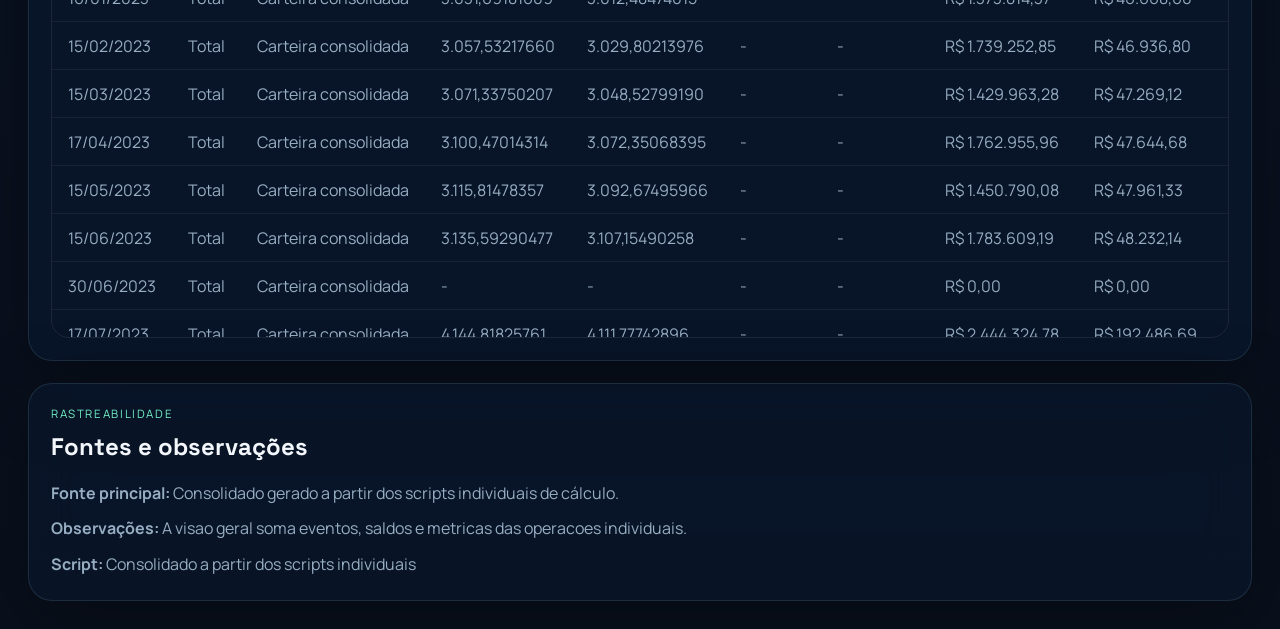
==== commit 0f614cfd: "Melhora navegacao e desempenho da tabela" ====
--- a/docs/index.html
+++ b/docs/index.html
@@ -166,7 +166,14 @@
             </div>
           </div>
         </div>
-        <div class="table-shell">
+        <div class="table-filters" aria-label="Filtros da tabela">
+          <label>De <input type="date" id="tableDateFrom"></label>
+          <label>Até <input type="date" id="tableDateTo"></label>
+          <label>Tipo de evento <select id="tableEvent"><option value="">Todos os eventos</option></select></label>
+          <button type="button" class="secondary-button" id="tableClear">Limpar filtros</button>
+          <span id="tableCount" role="status" aria-live="polite"></span>
+        </div>
+        <div class="table-shell" id="tableScroll" tabindex="0" aria-label="Tabela de dados financeiros; role para ver mais linhas">
           <table class="data-table">
             <thead>
               <tr>
--- a/docs/dashboard.css
+++ b/docs/dashboard.css
@@ -745,19 +745,35 @@
 
 .table-shell {
   overflow: auto;
+  max-height: 560px;
+  scrollbar-width: thin;
+  scrollbar-color: #47716f #0c1c2d;
   border-radius: 18px;
   border: 1px solid rgba(255, 255, 255, 0.08);
 }
+.table-shell::-webkit-scrollbar { width: 10px; height: 10px; }
+.table-shell::-webkit-scrollbar-track, .table-shell::-webkit-scrollbar-corner { background: #0c1c2d; }
+.table-shell::-webkit-scrollbar-thumb { background: #47716f; border: 2px solid #0c1c2d; border-radius: 999px; }
+.table-shell::-webkit-scrollbar-thumb:hover { background: #69a69a; }
 
 .data-table {
   width: 100%;
-  border-collapse: collapse;
+  border-collapse: separate;
+  border-spacing: 0;
   min-width: 1360px;
 }
 
 .data-table thead {
   background: rgba(255, 255, 255, 0.04);
 }
+.data-table th { position: sticky; top: 0; z-index: 2; background: #152a3d; }
+.data-table tbody tr:not(.table-spacer) { height: 48px; }
+.data-table tbody td { padding-top: 0; padding-bottom: 0; height: 48px; }
+.data-table .table-spacer td { padding: 0; border: 0; height: auto; }
+.table-filters { display: flex; align-items: end; flex-wrap: wrap; gap: 12px; margin: 0 0 16px; }
+.table-filters label { display: grid; gap: 6px; color: var(--muted); font-size: .8rem; }
+.table-filters input, .table-filters select { min-height: 40px; border: 1px solid #31465a; border-radius: 10px; padding: 8px 10px; background: #0c2035; color: var(--text); color-scheme: dark; font: inherit; }
+.table-filters #tableCount { color: var(--muted); font-size: .82rem; padding: 10px 0; }
 
 .data-table th,
 .data-table td {
